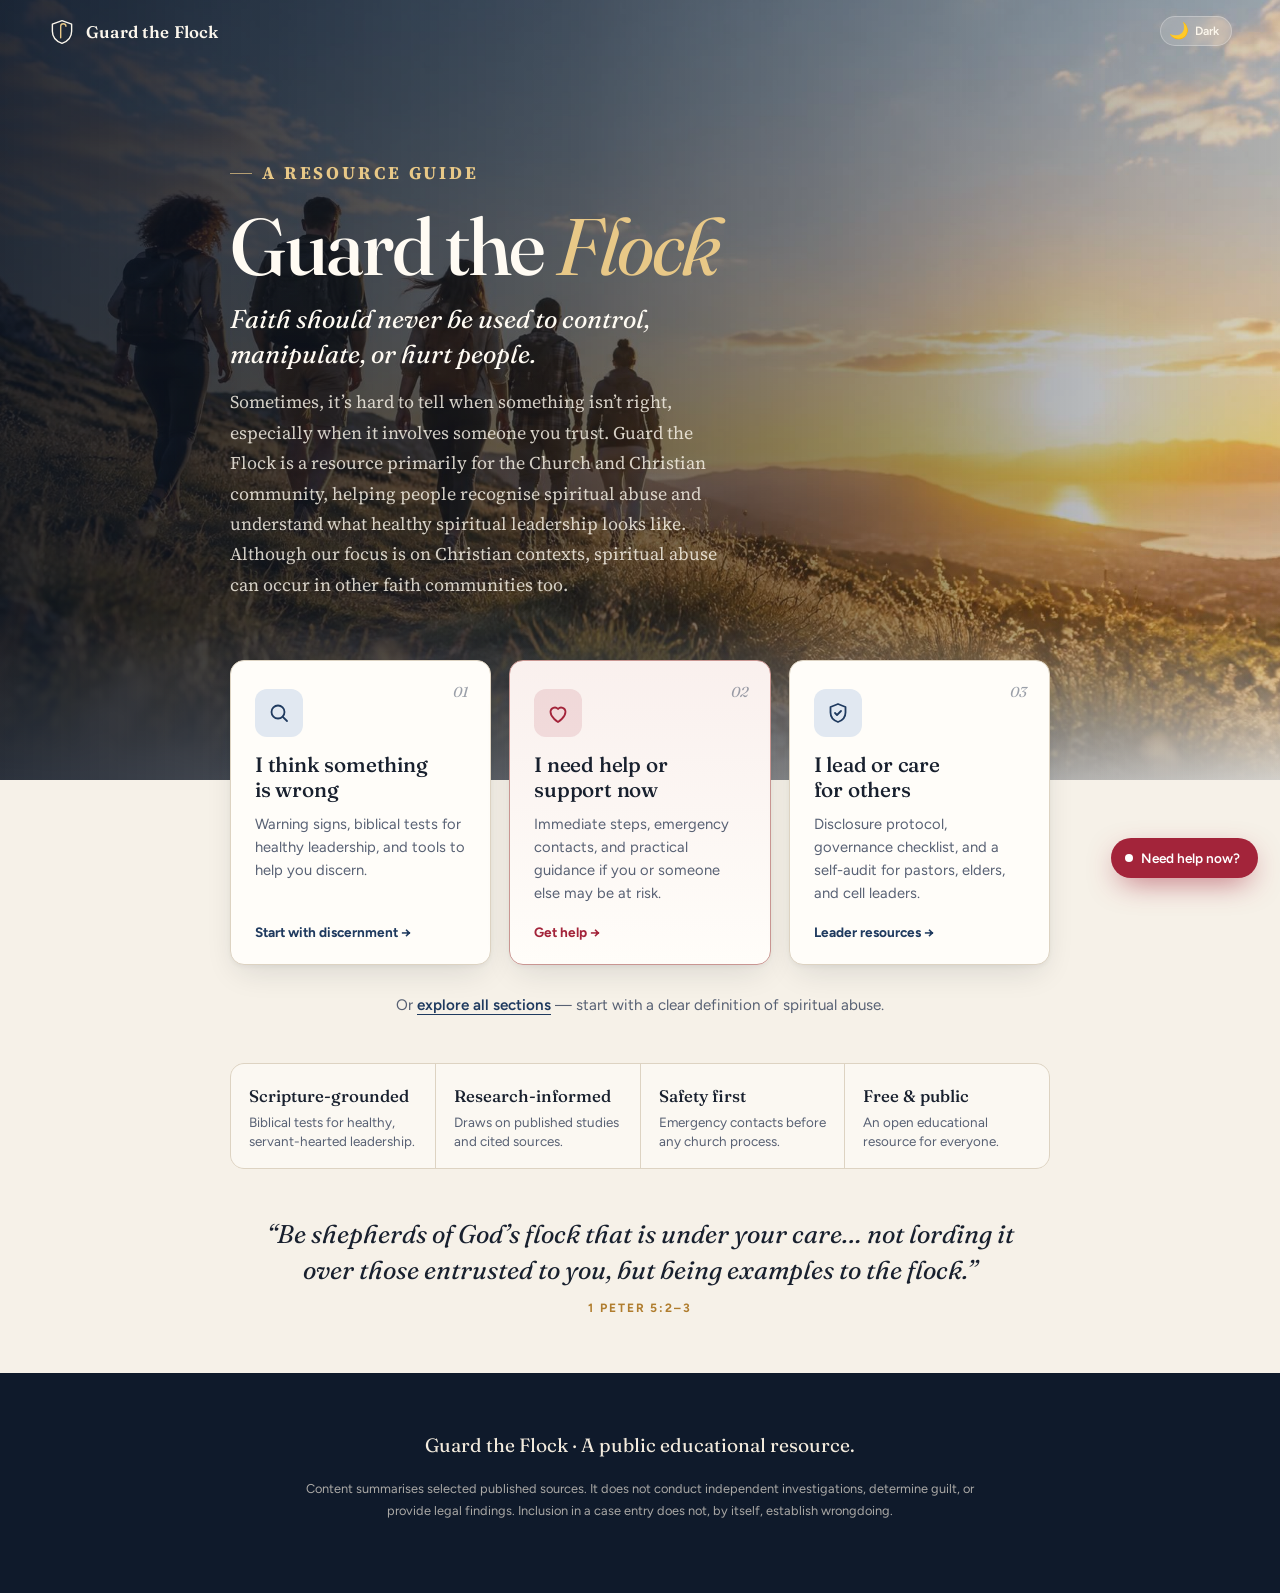
==== index.html @ 7e02b10a "Remove generic Religion News Service directory link" ====
<!DOCTYPE html>
<html lang="en">
<head>
<meta charset="utf-8">
<meta name="viewport" content="width=device-width, initial-scale=1">
<title>Guard the Flock — Understanding Spiritual Abuse</title>
<meta name="description" content="Understand spiritual abuse, recognise warning signs, discern healthy church leadership, and find support through this Christian-focused resource.">
<meta name="language" content="en">

<!-- CookieYes consent banner -->
<!-- Start cookieyes banner -->
<script id="cookieyes" type="text/javascript" src="https://cdn-cookieyes.com/client_data/2d99997cf77e2141a7934c7671c39451/script.js"></script>
<!-- End cookieyes banner -->

<!-- Google tag (gtag.js) -->
<script async src="https://www.googletagmanager.com/gtag/js?id=G-FK028TKV57"></script>
<script>
  window.dataLayer = window.dataLayer || [];
  function gtag(){dataLayer.push(arguments);}
  gtag('js', new Date());
  gtag('config', 'G-FK028TKV57');
</script>

<!-- Microsoft Clarity -->
<script>
    (function(c,l,a,r,i,t,y){
        c[a]=c[a]||function(){(c[a].q=c[a].q||[]).push(arguments)};
        t=l.createElement(r);t.async=1;t.src="https://www.clarity.ms/tag/"+i+"?ref=bwt";
        y=l.getElementsByTagName(r)[0];y.parentNode.insertBefore(t,y);
    })(window, document, "clarity", "script", "z8cawvnooy");
</script>
<meta property="og:type" content="website">
<meta property="og:title" content="Guard the Flock — Understanding Spiritual Abuse">
<meta property="og:description" content="Understand spiritual abuse, recognise warning signs, discern healthy church leadership, and find support through this Christian-focused resource.">
<!-- Canonical URL for search engines and link previews. -->
<link rel="canonical" href="https://guardtheflock.pages.dev/">
<meta property="og:url" content="https://guardtheflock.pages.dev/">
<meta name="twitter:card" content="summary_large_image">
<meta name="twitter:title" content="Guard the Flock — Understanding Spiritual Abuse">
<meta name="twitter:description" content="Understand spiritual abuse, recognise warning signs, discern healthy church leadership, and find support through this Christian-focused resource.">
<meta property="og:image" content="https://guardtheflock.pages.dev/assets/hero-golden.jpg">
<meta property="og:image:secure_url" content="https://guardtheflock.pages.dev/assets/hero-golden.jpg">
<meta property="og:image:type" content="image/jpeg">
<meta property="og:image:width" content="1920">
<meta property="og:image:height" content="1088">
<meta property="og:image:alt" content="Guard the Flock — Understanding Spiritual Abuse in Churches &amp; Christian Communities">
<meta name="twitter:image" content="https://guardtheflock.pages.dev/assets/hero-golden.jpg">
<meta name="twitter:image:alt" content="Guard the Flock — Understanding Spiritual Abuse in Churches &amp; Christian Communities">

<!-- Favicon and Search Result Icons -->
<link rel="icon" type="image/svg+xml" href="/favicon.svg">
<link rel="icon" type="image/png" sizes="48x48" href="/favicon-48x48.png">
<link rel="alternate icon" type="image/x-icon" href="/favicon.ico">
<link rel="apple-touch-icon" sizes="180x180" href="/apple-touch-icon.png">
<link rel="stylesheet" href="https://fonts.googleapis.com/css2?family=Lora:ital,wght@0,400;0,600;1,400&family=Inter:wght@400;500;600&display=swap">
<link rel="stylesheet" href="phase1-ux.css">
<link rel="preconnect" href="https://fonts.gstatic.com" crossorigin>
<link rel="stylesheet" href="https://fonts.googleapis.com/css2?family=Fraunces:ital,opsz,wght@0,9..144,400;0,9..144,500;0,9..144,600;1,9..144,400&family=Source+Serif+4:opsz,wght@8..60,400;8..60,600&family=Figtree:wght@400;500;600;700&display=swap">
<link rel="preload" as="image" href="assets/hero-dawn.jpg">

<style>
/* ── Design tokens ──────────────────────────────────────────────────────────
   Layout: single-column editorial, wide reading column, section dividers
   Color: deep chapel navy + warm parchment + crimson accent
   Type: Lora display/body (gravitas, trust), Inter utility
   ─────────────────────────────────────────────────────────────────────────── */
:root {
  --bg:          #F7F4EF;
  --bg-alt:      #EDE8E0;
  --fg:          #1C1916;
  --fg-muted:    #5C5550;
  --accent:      #8B1C2E;
  --accent-soft: #F0D8DC;
  --border:      #D4CCC2;
  --card-bg:     #FFFFFF;
  --link:        #5C2A35;
  --warn-bg:     #FFF8E1;
  --warn-border: #D4A017;
  --safe-bg:     #E8F4EC;
  --safe-border: #2E7D52;
  color-scheme: light;
}

@media (prefers-color-scheme: dark) {
  :root:not([data-theme="light"]) {
    --bg:          #141210;
    --bg-alt:      #1E1C19;
    --fg:          #EDE8E0;
    --fg-muted:    #9C9590;
    --accent:      #C94B60;
    --accent-soft: #2D1318;
    --border:      #302C28;
    --card-bg:     #1C1916;
    --link:        #E07080;
    --warn-bg:     #2A2410;
    --warn-border: #C49020;
    --safe-bg:     #0E2218;
    --safe-border: #3E9D62;
    color-scheme: dark;
  }
}
:root[data-theme="dark"] {
  --bg:          #141210;
  --bg-alt:      #1E1C19;
  --fg:          #EDE8E0;
  --fg-muted:    #9C9590;
  --accent:      #C94B60;
  --accent-soft: #2D1318;
  --border:      #302C28;
  --card-bg:     #1C1916;
  --link:        #E07080;
  --warn-bg:     #2A2410;
  --warn-border: #C49020;
  --safe-bg:     #0E2218;
  --safe-border: #3E9D62;
  color-scheme: dark;
}

*, *::before, *::after { box-sizing: border-box; }

body {
  background: var(--bg);
  color: var(--fg);
  font-family: 'Inter', system-ui, sans-serif;
  font-size: 16px;
  line-height: 1.7;
  margin: 0;
  padding-inline: 20px;
  padding-block: 0;
}

/* ── Typographic scale ───────────────────────────────────────────────────── */
h1, h2, h3, h4 {
  font-family: 'Lora', Georgia, serif;
  text-wrap: balance;
  line-height: 1.25;
}
h1 { font-size: clamp(2rem, 5vw, 3rem); font-weight: 600; margin: 0; }
h2 { font-size: clamp(1.25rem, 3vw, 1.6rem); font-weight: 600; margin: 0 0 0.75rem; }
h3 { font-size: 1.1rem; font-weight: 600; margin: 0 0 0.5rem; }
h4 { font-size: 0.95rem; font-weight: 600; font-style: italic; margin: 0 0 0.25rem; }

p { margin: 0 0 1rem; }
p:last-child { margin-bottom: 0; }
a { color: var(--link); }
a:hover { color: var(--accent); }

.eyebrow {
  font-family: 'Inter', sans-serif;
  font-size: 0.72rem;
  font-weight: 600;
  letter-spacing: 0.1em;
  text-transform: uppercase;
  color: var(--accent);
}

/* ── Layout wrapper ──────────────────────────────────────────────────────── */
.page-wrap {
  max-width: 760px;
  margin-inline: auto;
}

/* ── Theme toggle button ─────────────────────────────────────────────────── */
.theme-toggle {
  position: fixed;
  top: 14px;
  right: 16px;
  z-index: 100;
  display: flex;
  align-items: center;
  gap: 6px;
  padding: 6px 12px 6px 8px;
  background: var(--card-bg);
  border: 1px solid var(--border);
  border-radius: 24px;
  cursor: pointer;
  font-family: 'Inter', system-ui, sans-serif;
  font-size: 0.75rem;
  font-weight: 600;
  color: var(--fg-muted);
  box-shadow: 0 2px 8px rgba(0,0,0,0.12);
  transition: background 0.15s, color 0.15s, border-color 0.15s, box-shadow 0.15s;
  white-space: nowrap;
}
.theme-toggle:hover {
  background: var(--bg-alt);
  color: var(--fg);
  border-color: var(--accent);
  box-shadow: 0 2px 12px rgba(0,0,0,0.18);
}
.theme-toggle .tt-icon {
  font-size: 1rem;
  line-height: 1;
  display: flex;
  align-items: center;
}
/* hide the label on very small screens */
@media (max-width: 380px) {
  .theme-toggle .tt-label { display: none; }
  .theme-toggle { padding: 8px; border-radius: 50%; }
}

/* ── Header / Hero ───────────────────────────────────────────────────────── */
.site-header {
  padding-block: 48px 36px;
  border-bottom: 2px solid var(--accent);
}
.site-header .eyebrow { margin-bottom: 12px; }
.site-header p {
  font-family: 'Lora', Georgia, serif;
  font-size: 1.1rem;
  font-style: italic;
  color: var(--fg-muted);
  max-width: 56ch;
  margin-top: 14px;
}

/* ── Nav tabs ────────────────────────────────────────────────────────────── */
.nav-tabs {
  display: flex;
  gap: 4px;
  flex-wrap: wrap;
  padding-block: 20px;
  border-bottom: 1px solid var(--border);
  position: sticky;
  top: env(safe-area-inset-top, 0px);
  background: var(--bg);
  z-index: 10;
}
.nav-tab {
  padding: 6px 14px;
  border: 1px solid var(--border);
  border-radius: 20px;
  background: transparent;
  color: var(--fg-muted);
  font-family: 'Inter', sans-serif;
  font-size: 0.82rem;
  font-weight: 500;
  cursor: pointer;
  transition: background 0.15s, color 0.15s, border-color 0.15s;
}
.nav-tab:hover { background: var(--bg-alt); color: var(--fg); }
.nav-tab.active {
  background: var(--accent);
  color: #fff;
  border-color: var(--accent);
}

/* ── Sections ────────────────────────────────────────────────────────────── */
.section { padding-block: 40px; border-bottom: 1px solid var(--border); display: none; }
.section.active { display: block; }

/* ── Warning banner ──────────────────────────────────────────────────────── */
.banner {
  border-left: 4px solid var(--warn-border);
  background: var(--warn-bg);
  padding: 14px 18px;
  border-radius: 0 6px 6px 0;
  margin-bottom: 28px;
  font-size: 0.9rem;
}
.banner.safe {
  border-left-color: var(--safe-border);
  background: var(--safe-bg);
}
.banner strong { color: var(--fg); }

/* ── Cards ───────────────────────────────────────────────────────────────── */
.card-grid, .cards {
  display: grid;
  grid-template-columns: repeat(auto-fill, minmax(280px, 1fr));
  gap: 16px;
  margin-top: 20px;
}

/* ── Case evidence badges (Documented Cases tab) ────────────────────────── */
.case-list { display: flex; flex-direction: column; gap: 1.25rem; margin-bottom: 2rem; }
.case-item { background: var(--card-bg); border: 1px solid var(--border); border-radius: 8px; padding: 1.1rem 1.4rem; }
.case-item-header { display: flex; flex-wrap: wrap; align-items: flex-start; justify-content: space-between; gap: .6rem; margin-bottom: .65rem; }
.case-item-name { font-size: .97rem; font-weight: 700; margin: 0 0 .2rem; }
.case-item-cat { font-size: .78rem; color: var(--fg-muted); }
.case-item-badges { display: flex; flex-wrap: wrap; gap: .3rem; flex-shrink: 0; }
.case-badge { display: inline-block; padding: 2px 8px; border-radius: 4px; font-size: .7rem; font-weight: 700; letter-spacing: .04em; text-transform: uppercase; white-space: nowrap; }
.badge-independent { background: #dbeafe; color: #1d4ed8; }
.badge-institutional { background: #fef3c7; color: #92400e; }
.badge-criminal { background: #fee2e2; color: #991b1b; }
.badge-conviction { background: #dcfce7; color: #166534; }
.badge-civil { background: #f3e8ff; color: #6b21a8; }
.badge-historical { background: #f1f5f9; color: #475569; }
.case-item-body { font-size: .88rem; line-height: 1.65; }
.case-item-meta { font-size: .78rem; color: var(--fg-muted); margin-top: .6rem; }
.case-item-sources { font-size: .82rem; padding-left: 1.2rem; margin-top: .4rem; color: var(--fg-muted); }
.case-note { font-size: .8rem; font-style: italic; background: var(--warn-bg); border-left: 3px solid var(--warn-border); padding: .5rem .75rem; border-radius: 0 4px 4px 0; margin-top: .6rem; }
@media (prefers-color-scheme: dark) {
  .badge-independent { background: #1e3a5f; color: #93c5fd; }
  .badge-institutional { background: #3d2b0a; color: #fcd34d; }
  .badge-criminal { background: #3b0f0f; color: #fca5a5; }
  .badge-conviction { background: #123321; color: #86efac; }
  .badge-civil { background: #2e1065; color: #d8b4fe; }
  .badge-historical { background: #1e293b; color: #94a3b8; }
}

/* ── Warn box (used in Documented Cases tab) ─────────────────────────────── */
.warn-box {
  border-left: 4px solid var(--warn-border);
  background: var(--warn-bg);
  padding: 14px 18px;
  border-radius: 0 6px 6px 0;
  font-size: 0.9rem;
}
.card {
  background: var(--card-bg);
  border: 1px solid var(--border);
  border-radius: 8px;
  padding: 20px;
}
.card .card-label {
  font-size: 0.72rem;
  font-weight: 600;
  letter-spacing: 0.08em;
  text-transform: uppercase;
  color: var(--accent);
  margin-bottom: 8px;
}
.card p { font-size: 0.9rem; color: var(--fg-muted); }

/* ── Sign list ───────────────────────────────────────────────────────────── */
.signs-list {
  list-style: none;
  padding: 0;
  margin: 0;
  display: flex;
  flex-direction: column;
  gap: 12px;
}
.signs-list li {
  display: flex;
  gap: 14px;
  align-items: flex-start;
  background: var(--card-bg);
  border: 1px solid var(--border);
  border-radius: 8px;
  padding: 14px 16px;
}
.sign-icon {
  font-size: 1.3rem;
  flex-shrink: 0;
  line-height: 1.4;
}
.sign-text strong { display: block; font-size: 0.95rem; margin-bottom: 2px; }
.sign-text span { font-size: 0.875rem; color: var(--fg-muted); }

/* ── Resource links ──────────────────────────────────────────────────────── */
.resource-list {
  display: flex;
  flex-direction: column;
  gap: 12px;
  margin-top: 20px;
}
.resource-item {
  background: var(--card-bg);
  border: 1px solid var(--border);
  border-radius: 8px;
  padding: 16px 20px;
  display: flex;
  justify-content: space-between;
  align-items: flex-start;
  gap: 16px;
  flex-wrap: wrap;
}
.resource-info { min-width: 0; flex: 1; }
.resource-info h4 { color: var(--fg); }
.resource-info p { font-size: 0.875rem; color: var(--fg-muted); margin-top: 2px; }
.resource-tag {
  font-size: 0.7rem;
  font-weight: 600;
  letter-spacing: 0.07em;
  text-transform: uppercase;
  padding: 3px 8px;
  border-radius: 10px;
  white-space: nowrap;
  flex-shrink: 0;
}
.tag-book   { background: var(--accent-soft); color: var(--accent); }
.tag-org    { background: var(--safe-bg); color: var(--safe-border); }
.tag-news   { background: var(--warn-bg); color: #7A6010; }
.tag-site   { background: var(--bg-alt); color: var(--fg-muted); }
.tag-my     { background: #E8F0FB; color: #1A3F8F; }
@media (prefers-color-scheme: dark) { :root:not([data-theme="light"]) .tag-my { background: #0D1A33; color: #7AABF5; } }
:root[data-theme="dark"] .tag-my { background: #0D1A33; color: #7AABF5; }

/* ── Help / crisis contacts ──────────────────────────────────────────────── */
.help-region { margin-bottom: 36px; }
.help-region h3 { margin-bottom: 14px; display: flex; align-items: center; gap: 8px; }
.region-flag { font-size: 1.2rem; }
.hotline-grid {
  display: grid;
  grid-template-columns: repeat(auto-fill, minmax(260px, 1fr));
  gap: 12px;
}
.hotline-card {
  background: var(--card-bg);
  border: 1px solid var(--border);
  border-radius: 8px;
  padding: 16px;
}
.hotline-card .hc-name { font-weight: 600; font-size: 0.95rem; margin-bottom: 2px; }
.hotline-card .hc-scope { font-size: 0.78rem; color: var(--fg-muted); margin-bottom: 8px; }
.hotline-card .hc-number {
  font-family: 'Lora', serif;
  font-size: 1.05rem;
  font-weight: 600;
  color: var(--accent);
  font-variant-numeric: tabular-nums;
  letter-spacing: 0.02em;
}
.hotline-card .hc-note { font-size: 0.8rem; color: var(--fg-muted); margin-top: 4px; }
.hotline-card .hc-link { font-size: 0.82rem; display: block; margin-top: 6px; }

/* ── Steps ───────────────────────────────────────────────────────────────── */
.steps { counter-reset: step; display: flex; flex-direction: column; gap: 16px; margin-top: 20px; }
.step {
  display: flex;
  gap: 16px;
  align-items: flex-start;
  background: var(--card-bg);
  border: 1px solid var(--border);
  border-radius: 8px;
  padding: 16px 20px;
}
.step::before {
  counter-increment: step;
  content: counter(step);
  flex-shrink: 0;
  width: 28px;
  height: 28px;
  border-radius: 50%;
  background: var(--accent);
  color: #fff;
  font-family: 'Lora', serif;
  font-size: 0.9rem;
  font-weight: 600;
  display: flex;
  align-items: center;
  justify-content: center;
}
.step-body strong { display: block; margin-bottom: 4px; }
.step-body p { font-size: 0.875rem; color: var(--fg-muted); margin: 0; }

/* ── Quote block ─────────────────────────────────────────────────────────── */
.pull-quote {
  border-left: 3px solid var(--accent);
  padding: 12px 20px;
  margin: 28px 0;
  font-family: 'Lora', Georgia, serif;
  font-style: italic;
  font-size: 1.05rem;
  color: var(--fg-muted);
}

/* ── Accordion ───────────────────────────────────────────────────────────── */
.faq { display: flex; flex-direction: column; gap: 8px; margin-top: 20px; }
.faq-item { border: 1px solid var(--border); border-radius: 8px; overflow: hidden; }
.faq-q {
  width: 100%;
  background: var(--card-bg);
  border: none;
  padding: 14px 18px;
  text-align: left;
  font-family: 'Inter', sans-serif;
  font-size: 0.95rem;
  font-weight: 600;
  color: var(--fg);
  cursor: pointer;
  display: flex;
  justify-content: space-between;
  align-items: center;
  gap: 12px;
}
.faq-q:hover { background: var(--bg-alt); }
.faq-q .chevron { transition: transform 0.2s; flex-shrink: 0; color: var(--fg-muted); }
.faq-q[aria-expanded="true"] .chevron { transform: rotate(180deg); }
.faq-a {
  display: none;
  padding: 0 18px 14px;
  background: var(--card-bg);
  font-size: 0.9rem;
  color: var(--fg-muted);
}
.faq-a.open { display: block; }

/* ── News feed ───────────────────────────────────────────────────────────── */
.news-item {
  display: grid;
  grid-template-columns: 1fr auto;
  gap: 4px 12px;
  align-items: start;
  padding: 10px 14px;
  border-bottom: 1px solid var(--border);
  background: var(--card-bg);
  border-radius: 6px;
  margin-bottom: 4px;
}
.news-item:hover { background: var(--bg-alt); }
.news-item a {
  font-size: .9rem;
  font-weight: 500;
  color: var(--fg);
  text-decoration: none;
  line-height: 1.4;
  grid-column: 1;
}
.news-item a:hover { color: var(--accent); text-decoration: underline; }
.news-meta {
  font-size: .75rem;
  color: var(--fg-muted);
  grid-column: 1;
  display: flex;
  gap: 8px;
  flex-wrap: wrap;
  align-items: center;
}
.news-source-tag {
  font-size: .68rem;
  font-weight: 600;
  letter-spacing: .05em;
  text-transform: uppercase;
  padding: 2px 7px;
  border-radius: 10px;
  background: var(--accent-soft);
  color: var(--accent);
  white-space: nowrap;
}
.news-age { color: var(--fg-muted); }
.news-author { color: var(--fg-muted); }
.news-section-head {
  font-family: 'Inter', sans-serif;
  font-size: .72rem;
  font-weight: 700;
  letter-spacing: .1em;
  text-transform: uppercase;
  color: var(--fg-muted);
  padding: 18px 0 6px;
  border-bottom: 1px solid var(--border);
  margin-bottom: 4px;
}
/* filter buttons */
.nf-btn {
  padding: 5px 13px;
  border: 1px solid var(--border);
  border-radius: 20px;
  background: transparent;
  color: var(--fg-muted);
  font-family: 'Inter', sans-serif;
  font-size: .78rem;
  font-weight: 500;
  cursor: pointer;
  transition: background .15s, color .15s, border-color .15s;
}
.nf-btn:hover { background: var(--bg-alt); color: var(--fg); }
.nf-btn.active { background: var(--accent); color: #fff; border-color: var(--accent); }

/* ── Discernment section ──────────────────────────────────────────────────── */
.discern-intro {
  display: grid;
  grid-template-columns: repeat(auto-fit, minmax(180px, 1fr));
  gap: 12px;
  margin: 24px 0 32px;
}
.discern-stage {
  border-radius: 10px;
  padding: 18px 16px;
  text-align: center;
}
.discern-stage .ds-num {
  display: inline-flex;
  align-items: center;
  justify-content: center;
  width: 32px; height: 32px;
  border-radius: 50%;
  font-weight: 700;
  font-size: .85rem;
  margin-bottom: 8px;
}
.discern-stage .ds-title {
  font-family: 'Inter', sans-serif;
  font-weight: 700;
  font-size: .95rem;
  display: block;
  margin-bottom: 6px;
}
.discern-stage .ds-body {
  font-size: .82rem;
  color: var(--fg-muted);
  line-height: 1.5;
}
.ds-good  { background: var(--safe-bg);  border: 1px solid var(--safe-border); }
.ds-good  .ds-num { background: var(--safe-border); color: #fff; }
.ds-warn  { background: var(--warn-bg);  border: 1px solid var(--warn-border); }
.ds-warn  .ds-num { background: var(--warn-border); color: #fff; }
.ds-taste { background: var(--accent-soft); border: 1px solid var(--accent); }
.ds-taste .ds-num { background: var(--accent); color: #fff; }

.four-tests {
  display: grid;
  grid-template-columns: repeat(auto-fill, minmax(240px, 1fr));
  gap: 14px;
  margin: 20px 0 28px;
}
.test-card {
  background: var(--card-bg);
  border: 1px solid var(--border);
  border-radius: 10px;
  padding: 18px 16px;
}
.test-card .tc-label {
  font-family: 'Inter', sans-serif;
  font-size: .68rem;
  font-weight: 700;
  letter-spacing: .1em;
  text-transform: uppercase;
  color: var(--accent);
  margin-bottom: 6px;
}
.test-card .tc-q {
  font-size: .88rem;
  font-weight: 600;
  line-height: 1.45;
  margin-bottom: 10px;
  color: var(--fg);
}
.test-card .tc-verses {
  font-size: .72rem;
  color: var(--fg-muted);
  font-style: italic;
}
.fruit-grid {
  display: flex;
  flex-wrap: wrap;
  gap: 8px;
  margin: 16px 0 24px;
}
.fruit-tag {
  background: var(--safe-bg);
  border: 1px solid var(--safe-border);
  color: var(--safe-border);
  font-family: 'Inter', sans-serif;
  font-size: .78rem;
  font-weight: 600;
  padding: 5px 12px;
  border-radius: 20px;
}
.scripture-pull {
  border-left: 3px solid var(--accent);
  padding: 14px 18px;
  background: var(--bg-alt);
  border-radius: 0 8px 8px 0;
  margin: 20px 0;
  font-style: italic;
  font-size: .9rem;
  line-height: 1.65;
  color: var(--fg);
}
.scripture-pull cite {
  display: block;
  font-style: normal;
  font-family: 'Inter', sans-serif;
  font-size: .72rem;
  font-weight: 700;
  letter-spacing: .08em;
  text-transform: uppercase;
  color: var(--accent);
  margin-top: 8px;
}

/* ── Decision Tree ───────────────────────────────────────────────────────── */
.dtree { background: var(--card); border: 1px solid var(--border); border-radius: 12px; padding: 28px; margin-top: 24px; }
.dtree-start { text-align: center; background: var(--accent); color: #fff; border-radius: 8px; padding: 14px 20px; font-weight: 700; font-size: 1rem; margin-bottom: 20px; }
.dtree-row { display: flex; gap: 12px; margin-bottom: 12px; flex-wrap: wrap; }
.dtree-question { flex: 1 1 220px; background: var(--surface); border: 1px solid var(--border); border-radius: 8px; padding: 12px 16px; font-size: .875rem; }
.dtree-question strong { display: block; font-size: .82rem; color: var(--fg-muted); text-transform: uppercase; letter-spacing: .05em; margin-bottom: 4px; }
.dtree-arrow { color: var(--accent); font-weight: 700; align-self: center; font-size: 1.1rem; }
.dtree-dest { flex: 1 1 160px; background: var(--accent); color: #fff; border-radius: 8px; padding: 10px 14px; font-size: .82rem; font-weight: 600; display: flex; align-items: center; gap: 6px; }

/* ── Pattern Cards (Wolves tab) ──────────────────────────────────────────── */
.pattern-grid { display: grid; grid-template-columns: repeat(auto-fill, minmax(280px, 1fr)); gap: 18px; margin-top: 24px; }
.pattern-card { background: var(--card); border: 1px solid var(--border); border-radius: 12px; padding: 20px; }
.pattern-card .p-icon { font-size: 1.6rem; margin-bottom: 8px; }
.pattern-card h4 { font-size: .95rem; font-weight: 700; margin: 0 0 6px; color: var(--fg); }
.pattern-card p { font-size: .82rem; color: var(--fg-muted); margin: 0 0 10px; line-height: 1.55; }
.pattern-card .p-verse { font-size: .75rem; color: var(--accent); font-weight: 600; letter-spacing: .04em; border-top: 1px solid var(--border); padding-top: 8px; margin-top: 8px; }
.pattern-card .p-looks { font-size: .78rem; color: var(--fg); background: var(--surface); border-radius: 6px; padding: 8px 10px; margin-top: 6px; }


/* ── In-tab jump navigation ─────────────────────────────────────────────── */
.tab-toc {
  display: flex;
  flex-wrap: wrap;
  gap: 8px;
  margin: 0 0 32px;
  padding: 14px 16px;
  background: var(--surface);
  border: 1px solid var(--border);
  border-radius: 10px;
}
.tab-toc a {
  font-size: .78rem;
  font-weight: 600;
  color: var(--accent);
  text-decoration: none;
  padding: 4px 10px;
  border-radius: 20px;
  border: 1px solid transparent;
  white-space: nowrap;
  transition: background .15s, border-color .15s;
}
.tab-toc a:hover,
.tab-toc a:focus {
  background: var(--card);
  border-color: var(--accent);
  outline: none;
}
/* ── Section headings with accent bar ──────────────────────────────────── */
.sec-head {
  font-size: 1.2rem;
  font-weight: 700;
  color: var(--fg);
  margin: 0 0 14px;
  padding-bottom: 10px;
  border-bottom: 2px solid var(--accent);
  scroll-margin-top: 72px;
}
.sec-sub {
  font-size: 1rem;
  font-weight: 700;
  color: var(--fg);
  margin: 0 0 10px;
  scroll-margin-top: 72px;
}
/* ensure all anchored headings have scroll offset */
[id] { scroll-margin-top: 68px; }

/* ── Narcissism Guide ────────────────────────────────────────────────────── */
.narc-intro { font-size: .9rem; color: var(--fg-muted); line-height: 1.75; margin-bottom: 24px; }
.narc-table { width: 100%; border-collapse: collapse; font-size: .85rem; margin-top: 16px; margin-bottom: 8px; }
.narc-table th { text-align: left; padding: 10px 14px; background: var(--surface); font-size: .72rem; font-weight: 700; text-transform: uppercase; letter-spacing: .08em; color: var(--accent); border-bottom: 2px solid var(--border); }
.narc-table td { padding: 12px 14px; border-bottom: 1px solid var(--border); vertical-align: top; line-height: 1.55; }
.narc-table tr:last-child td { border-bottom: none; }
.narc-table td:first-child { font-weight: 700; color: var(--fg); white-space: nowrap; padding-right: 18px; }
.narc-table td:nth-child(2) { color: var(--fg-muted); }
.narc-table td:nth-child(3) { color: var(--fg); font-style: italic; }
@media (max-width: 560px) {
  .triage-grid { grid-template-columns: 1fr; }
  .triage-item { padding: 10px 12px; }
}
@media (max-width: 640px) {
  .narc-table thead { display: none; }
  .narc-table, .narc-table tbody, .narc-table tr, .narc-table td { display: block; }
  .narc-table tr { margin-bottom: 16px; background: var(--card); border: 1px solid var(--border); border-radius: 10px; padding: 12px 14px; }
  .narc-table td { border: none; padding: 4px 0; }
  .narc-table td:first-child { font-size: .9rem; margin-bottom: 4px; }
}
/* ── PATTERN Worksheet ───────────────────────────────────────────────────── */
.pattern-worksheet { display: flex; flex-direction: column; gap: 10px; margin-top: 20px; }
.pw-row { display: grid; grid-template-columns: 36px 1fr 1.5fr; gap: 14px; align-items: start; background: var(--card); border: 1px solid var(--border); border-radius: 10px; padding: 14px 16px; }
.pw-letter { font-size: 1.5rem; font-weight: 900; color: var(--accent); line-height: 1; align-self: center; }
.pw-focus { font-weight: 700; font-size: .9rem; color: var(--fg); }
.pw-focus span { display: block; font-weight: 400; font-size: .8rem; color: var(--fg-muted); margin-top: 2px; }
.pw-prompt { font-size: .85rem; color: var(--fg-muted); line-height: 1.6; font-style: italic; }
@media (max-width: 560px) {
  .pw-row { grid-template-columns: 32px 1fr; }
  .pw-prompt { grid-column: 2; }
}
/* ── Case Filter Bar ─────────────────────────────────────────────────────── */
.case-filter-bar { display: flex; flex-wrap: wrap; gap: 8px; margin: 0 0 24px; align-items: center; }
.case-filter-label { font-size: .7rem; font-weight: 700; text-transform: uppercase; letter-spacing: .08em; color: var(--fg-muted); margin-right: 4px; }
.case-filter-btn { font-size: .75rem; font-weight: 600; padding: 5px 12px; border-radius: 20px; border: 1px solid var(--border); background: var(--surface); color: var(--fg-muted); cursor: pointer; transition: background .15s, border-color .15s, color .15s; white-space: nowrap; }
.case-filter-btn:hover { border-color: var(--accent); color: var(--fg); }
.case-filter-btn.active { background: var(--accent); border-color: var(--accent); color: #fff; }
.case-filter-btn[data-filter="all"].active { background: var(--fg); border-color: var(--fg); color: var(--bg); }
.case-count-badge { font-size: .75rem; color: var(--fg-muted); margin-left: auto; padding: 4px 10px; background: var(--surface); border: 1px solid var(--border); border-radius: 20px; }
.case-item[data-hidden="true"] { display: none; }
/* ── Case Theme Index ────────────────────────────────────────────────────── */
.case-theme-index { display: flex; flex-direction: column; gap: 16px; margin-bottom: 2rem; }
.theme-block { background: var(--surface); border: 1px solid var(--border); border-radius: 12px; padding: 18px 20px; }
.theme-label { font-size: .85rem; font-weight: 700; color: var(--fg); margin-bottom: 6px; }
.theme-desc { font-size: .78rem; color: var(--fg-muted); line-height: 1.65; margin-bottom: 10px; }
.theme-case-list { list-style: none; padding: 0; margin: 0; display: flex; flex-direction: column; gap: 6px; }
.theme-case-list li { font-size: .82rem; display: flex; align-items: center; flex-wrap: wrap; gap: 6px; }
.theme-case-list a { color: var(--accent); text-decoration: none; font-weight: 500; }
.theme-case-list a:hover { text-decoration: underline; }
.theme-badge { font-size: .7rem; background: var(--bg-alt); color: var(--fg-muted); border: 1px solid var(--border); border-radius: 10px; padding: 1px 7px; white-space: nowrap; }
/* ── Correction Policy ───────────────────────────────────────────────────── */
.correction-policy { background: var(--surface); border: 1px solid var(--border); border-radius: 10px; padding: 18px 20px; margin-top: 28px; font-size: .83rem; line-height: 1.7; color: var(--fg-muted); }
.correction-policy h4 { font-size: .85rem; font-weight: 700; color: var(--fg); margin: 0 0 8px; }
.correction-policy a { color: var(--accent); text-decoration: none; }
/* ── Safety Triage ───────────────────────────────────────────────────────── */
.triage-box { background: #fff8f0; border: 2px solid #f59e0b; border-radius: 12px; padding: 20px 22px; margin-bottom: 28px; }
@media (prefers-color-scheme: dark) { .triage-box { background: #2d1f00; border-color: #d97706; } }
.triage-box h4 { font-size: .85rem; font-weight: 700; text-transform: uppercase; letter-spacing: .07em; color: #92400e; margin: 0 0 14px; }
@media (prefers-color-scheme: dark) { .triage-box h4 { color: #fcd34d; } }
.triage-grid { display: grid; grid-template-columns: repeat(auto-fit, minmax(220px, 1fr)); gap: 10px; }
.triage-item { background: rgba(255,255,255,.6); color: var(--fg); border: 1px solid rgba(245,158,11,.3); border-radius: 8px; padding: 12px 14px; font-size: .85rem; line-height: 1.55; }
.triage-item a { color: var(--link); text-decoration: underline; text-underline-offset: 2px; }
.triage-item a:hover { color: var(--accent); }
.triage-item em { color: var(--fg-muted); }
@media (prefers-color-scheme: dark) { .triage-item { background: rgba(0,0,0,.25); border-color: rgba(217,119,6,.3); color: var(--fg); } }
.triage-item .ti-label { font-size: .7rem; font-weight: 700; text-transform: uppercase; letter-spacing: .08em; color: #92400e; margin-bottom: 4px; }
@media (prefers-color-scheme: dark) { .triage-item .ti-label { color: #fbbf24; } }
.triage-item strong { display: block; color: var(--fg); margin-bottom: 2px; }
/* Ensure every triage card remains readable in both themes. */
#tab-respond .triage-item,
#tab-respond .triage-item strong { color: var(--fg) !important; }
#tab-respond .triage-item em { color: var(--fg-muted) !important; }
#tab-respond .triage-item a { color: var(--link) !important; text-decoration: underline; }
:root[data-theme="light"] #tab-respond .triage-item,
:root[data-theme="light"] #tab-respond .triage-item strong { color: #1C1916 !important; }
:root[data-theme="light"] #tab-respond .triage-item em { color: #5C5550 !important; }

/* Fix triage contrast when the user selects Light mode on a device set to dark mode.
   The older prefers-color-scheme rules were overriding the explicit theme toggle. */
:root[data-theme="light"] .triage-box {
  background: #fff8f0 !important;
  border-color: #f59e0b !important;
}
:root[data-theme="light"] .triage-box h4 { color: #92400e !important; }
:root[data-theme="light"] .triage-box > p { color: #92400e !important; }
:root[data-theme="light"] .triage-item {
  background: #fffdf9 !important;
  color: #1c1916 !important;
  border-color: rgba(245,158,11,.4) !important;
}
:root[data-theme="light"] .triage-item,
:root[data-theme="light"] .triage-item strong { color: #1c1916 !important; }
:root[data-theme="light"] .triage-item .ti-label { color: #92400e !important; }
:root[data-theme="light"] .triage-item em { color: #5c5550 !important; }
:root[data-theme="light"] .triage-item a { color: #8b1e3f !important; }

/* ── Disclosure Protocol ─────────────────────────────────────────────────── */
.protocol-list { list-style: none; padding: 0; margin: 16px 0 0; display: flex; flex-direction: column; gap: 12px; counter-reset: protocol; }
.protocol-list li { background: var(--card); border: 1px solid var(--border); border-radius: 10px; padding: 16px 18px 14px; font-size: .875rem; line-height: 1.6; display: flex; gap: 14px; align-items: flex-start; counter-increment: protocol; }
.protocol-list li::before { content: counter(protocol); min-width: 26px; height: 26px; background: var(--accent); color: #fff; border-radius: 50%; display: flex; align-items: center; justify-content: center; font-size: .75rem; font-weight: 700; flex-shrink: 0; margin-top: 1px; }
.protocol-list li strong { display: block; color: var(--fg); margin-bottom: 4px; }
.protocol-list li span { color: var(--fg-muted); }
/* ── Governance Checklist ────────────────────────────────────────────────── */
.gov-area { background: var(--card); border: 1px solid var(--border); border-radius: 12px; margin-bottom: 16px; overflow: hidden; }
.gov-area-header { padding: 14px 18px; display: flex; align-items: center; gap: 12px; cursor: pointer; user-select: none; }
.gov-area-header:hover { background: var(--surface); }
.gov-area-icon { font-size: 1.2rem; flex-shrink: 0; }
.gov-area-title { font-size: .95rem; font-weight: 700; color: var(--fg); flex: 1; }
.gov-area-toggle { color: var(--accent); font-size: 1.1rem; transition: transform .2s; }
.gov-area[data-open="true"] .gov-area-toggle { transform: rotate(180deg); }
.gov-area-body { display: none; padding: 0 18px 16px; border-top: 1px solid var(--border); }
.gov-area[data-open="true"] .gov-area-body { display: block; }
.gov-checklist { list-style: none; padding: 0; margin: 12px 0 0; display: flex; flex-direction: column; gap: 8px; }
.gov-checklist li { font-size: .85rem; color: var(--fg-muted); line-height: 1.55; display: flex; gap: 10px; align-items: flex-start; }
.gov-checklist li::before { content: "☐"; color: var(--accent); font-size: 1rem; flex-shrink: 0; }
/* ── Leaders Self-Audit ──────────────────────────────────────────────────── */
.audit-list { list-style: none; padding: 0; margin: 16px 0; display: flex; flex-direction: column; gap: 10px; }
.audit-list li { background: var(--card); border: 1px solid var(--border); border-radius: 8px; padding: 14px 16px; font-size: .875rem; display: flex; gap: 12px; align-items: flex-start; line-height: 1.5; }
.audit-list li::before { content: "□"; font-size: 1.1rem; color: var(--accent); flex-shrink: 0; margin-top: 1px; }

/* ── Bible Study Curriculum ──────────────────────────────────────────────── */
.study-session { background: var(--card); border: 1px solid var(--border); border-radius: 12px; margin-bottom: 20px; overflow: hidden; }
.study-session-header { padding: 18px 20px; display: flex; justify-content: space-between; align-items: flex-start; gap: 12px; flex-wrap: wrap; cursor: pointer; user-select: none; }
.study-session-header:hover { background: var(--surface); }
.study-session-num { font-size: .72rem; font-weight: 700; letter-spacing: .1em; text-transform: uppercase; color: var(--accent); margin-bottom: 4px; }
.study-session-title { font-size: 1rem; font-weight: 700; color: var(--fg); margin: 0; }
.study-session-meta { font-size: .78rem; color: var(--fg-muted); margin-top: 4px; }
.study-session-toggle { color: var(--accent); font-size: 1.3rem; flex-shrink: 0; transition: transform .2s; }
.study-session[data-open="true"] .study-session-toggle { transform: rotate(180deg); }
.study-session-body { display: none; padding: 0 20px 20px; border-top: 1px solid var(--border); }
.study-session[data-open="true"] .study-session-body { display: block; }
.study-block { margin-top: 16px; }
.study-block h5 { font-size: .8rem; font-weight: 700; text-transform: uppercase; letter-spacing: .07em; color: var(--accent); margin: 0 0 8px; }
.study-q { background: var(--surface); border-radius: 8px; padding: 12px 14px; font-size: .85rem; margin-bottom: 8px; line-height: 1.55; }
.study-q strong { color: var(--fg); display: block; margin-bottom: 4px; }
.study-q .hint { font-size: .78rem; color: var(--fg-muted); margin-top: 6px; }
.study-redflag { background: #fff3cd; border: 1px solid #f5c842; border-radius: 8px; padding: 14px 16px; font-size: .85rem; margin-top: 12px; line-height: 1.55; }
.study-redflag strong { display: block; color: #856404; margin-bottom: 4px; font-size: .78rem; text-transform: uppercase; letter-spacing: .05em; }
@media (prefers-color-scheme: dark) { .study-redflag { background: #3d2f00; border-color: #7a6000; } .study-redflag strong { color: #ffd166; } }
.study-nextstep { background: var(--card); border-left: 3px solid var(--accent); padding: 12px 16px; border-radius: 0 8px 8px 0; font-size: .85rem; margin-top: 12px; }
.study-nextstep strong { display: block; font-size: .75rem; text-transform: uppercase; letter-spacing: .06em; color: var(--accent); margin-bottom: 4px; }

/* ── Silence Explainer ───────────────────────────────────────────────────── */
.silence-grid { display: grid; grid-template-columns: repeat(auto-fill, minmax(230px, 1fr)); gap: 16px; margin-top: 20px; }
.silence-card { background: var(--card); border: 1px solid var(--border); border-radius: 10px; padding: 18px; }
.silence-card .s-emoji { font-size: 1.5rem; margin-bottom: 8px; }
.silence-card h4 { font-size: .9rem; font-weight: 700; margin: 0 0 6px; }
.silence-card p { font-size: .8rem; color: var(--fg-muted); margin: 0; line-height: 1.55; }

/* ── Footer ──────────────────────────────────────────────────────────────── */
footer {
  padding-block: 48px 48px;
  font-size: 0.8rem;
  color: var(--fg-muted);
  text-align: center;
}
.footer-contact { max-width: 540px; margin: 0 auto 28px; text-align: left; background: var(--surface); border: 1px solid var(--border); border-radius: 12px; padding: 22px 24px; }
.footer-contact h3 { font-size: .85rem; font-weight: 700; color: var(--fg); margin: 0 0 8px; }
.footer-contact p { font-size: .8rem; line-height: 1.7; margin: 0 0 10px; color: var(--fg-muted); }
.footer-contact p:last-child { margin: 0; }
.footer-contact a { color: var(--accent); text-decoration: none; font-weight: 600; }
.footer-contact a:hover { text-decoration: underline; }
.footer-contact .privacy-note { font-size: .75rem; color: var(--fg-muted); border-top: 1px solid var(--border); margin-top: 14px; padding-top: 12px; line-height: 1.65; }
.footer-links { display: flex; justify-content: center; gap: 16px; flex-wrap: wrap; margin-bottom: 12px; }
.footer-links a { color: var(--fg-muted); text-decoration: none; }
.footer-links a:hover { color: var(--accent); }

/* ── Responsive ──────────────────────────────────────────────────────────── */
@media (max-width: 500px) {
  .nav-tabs { gap: 6px; }
  .resource-item { flex-direction: column; }
}

@media (prefers-reduced-motion: reduce) {
  *, *::before, *::after { transition: none !important; }
}

  /* ── FAQ standalone (not a tabbed section) ───────────── */
  .faq-standalone {
    max-width: 820px;
    margin: 0 auto;
    padding: 28px 20px 56px;
  }
  .faq-standalone .eyebrow { margin-top: 0; }
  .faq-standalone h2 { margin-bottom: 24px; }
  #tab-contact .correction-policy { margin-top: 24px; }
  .nav-tabs { row-gap: 8px; }
  </style>
<link rel="stylesheet" href="v2-design.css">

<!-- Schema.org Structured Data (JSON-LD) for Search Engines & AI Citations -->
<script type="application/ld+json">
{
  "@context": "https://schema.org",
  "@graph": [
    {
      "@type": "WebSite",
      "@id": "https://guardtheflock.pages.dev/#website",
      "name": "Guard the Flock",
      "url": "https://guardtheflock.pages.dev/",
      "description": "A Christian-focused educational and support resource for the Church to understand spiritual abuse, recognise warning signs, discern healthy leadership, and find help.",
      "inLanguage": "en"
    },
    {
      "@type": "Organization",
      "@id": "https://guardtheflock.pages.dev/#organization",
      "name": "Guard the Flock",
      "url": "https://guardtheflock.pages.dev/",
      "description": "An independent resource dedicated to biblical discernment, healthy church leadership, and support for those affected by spiritual abuse."
    },
    {
      "@type": "FAQPage",
      "@id": "https://guardtheflock.pages.dev/#faq",
      "mainEntity": [
        {
          "@type": "Question",
          "name": "Can spiritual abuse happen in a healthy, Bible-believing church?",
          "acceptedAnswer": {
            "@type": "Answer",
            "text": "Yes. Doctrinal orthodoxy does not prevent abuse. Abuse is about power dynamics and accountability \u2014 or the lack of it \u2014 not about a church's theological position. Many documented cases have occurred in churches with otherwise sound teaching."
          }
        },
        {
          "@type": "Question",
          "name": "What is spiritual abuse?",
          "acceptedAnswer": {
            "@type": "Answer",
            "text": "Spiritual abuse is the misuse of religious authority or spiritual position to control, manipulate, coerce, or exploit another person. It often involves spiritual coercion, demanding unquestioned obedience, weaponising scripture to silence dissent, and isolating members."
          }
        },
        {
          "@type": "Question",
          "name": "Is confronting leadership always the right step?",
          "acceptedAnswer": {
            "@type": "Answer",
            "text": "Not always \u2014 and rarely first. Confronting an abusive leader directly, especially alone, can be dangerous or counterproductive. It is usually wiser to build an external support network, document interactions in writing, seek trauma-informed counseling, and prioritise personal emotional and physical safety first."
          }
        },
        {
          "@type": "Question",
          "name": "What if I'm not sure whether what I experienced was really spiritual abuse?",
          "acceptedAnswer": {
            "@type": "Answer",
            "text": "Uncertainty is extremely common among survivors, often because abusive environments actively cultivate self-doubt and confusion. If your concerns are regularly dismissed as spiritual immaturity, or if questioning decisions results in punishment or social isolation, those patterns strongly suggest an unhealthy dynamic."
          }
        },
        {
          "@type": "Question",
          "name": "Can someone recover their faith after experiencing spiritual abuse?",
          "acceptedAnswer": {
            "@type": "Answer",
            "text": "Many people do \u2014 though the healing process looks different for everyone. Some find a healthier, transparent faith community; others require time away from organised religion to deconstruct trauma and rediscover personal faith in a safe space."
          }
        },
        {
          "@type": "Question",
          "name": "As a church leader, what can I do to prevent spiritual abuse in my congregation?",
          "acceptedAnswer": {
            "@type": "Answer",
            "text": "Proactive safeguards include: welcoming respectful questions and dissent as healthy; never framing pastoral opinions as spiritually binding; establishing independent governance with external accountability; instituting clear safeguarding policies; and modeling shepherd leadership that serves rather than dominates (1 Peter 5:2\u20133)."
          }
        }
      ]
    }
  ]
}
</script>
</head>
<body>
<a class="skip-link" href="#main-content">Skip to main content</a>


<!-- ── Light / Dark mode toggle ── -->
<button class="theme-toggle" id="theme-toggle" aria-label="Toggle light or dark mode" title="Toggle light/dark mode">
  <span class="tt-icon" id="tt-icon">🌙</span>
  <span class="tt-label" id="tt-label">Dark</span>
</button>

<button type="button" class="help-now-btn" id="help-now-btn" aria-label="Need help now" aria-controls="tab-respond">
  <span aria-hidden="true">🆘</span><span class="hn-label">Need help now?</span>
</button>


<div class="v2-topbar"><a class="v2-brand" href="#" id="v2-brand" aria-label="Guard the Flock — back to start"><svg viewBox="0 0 32 32" fill="none" aria-hidden="true"><path d="M16 3 5 7v8c0 7 4.7 11.6 11 14 6.3-2.4 11-7 11-14V7L16 3Z" stroke="currentColor" stroke-width="1.6" stroke-linejoin="round"/><path d="M20.5 9.5c0-1.8-1.3-3-3-3s-3 1.2-3 3v13" stroke="#E8C887" stroke-width="1.6" stroke-linecap="round"/></svg><span>Guard the Flock</span></a></div>
<div class="page-wrap" id="main-content" tabindex="-1">

  <!-- Header -->
  <header class="site-header">
    <p class="eyebrow">A resource guide</p>
    <h1>Guard the <em>Flock</em></h1>
    <p><strong>Faith should never be used to control, manipulate, or hurt people.</strong></p>
    <p>Sometimes, it’s hard to tell when something isn’t right, especially when it involves someone you trust. Guard the Flock is a resource primarily for the Church and Christian community, helping people recognise spiritual abuse and understand what healthy spiritual leadership looks like. Although our focus is on Christian contexts, spiritual abuse can occur in other faith communities too.</p>
  </header>

  <div class="landing" id="path-landing" aria-label="Choose how to start">
    <p class="landing-intro">Whether you are trying to make sense of something, looking for practical next steps, or leading others with care — choose the path that fits you best.</p>
    <div class="path-cards">
      <button type="button" class="path-card" data-path="discern" aria-label="I think something is wrong">
        <span class="path-icon" aria-hidden="true"><svg viewBox="0 0 24 24" fill="none" stroke="currentColor" stroke-width="1.8" stroke-linecap="round"><circle cx="11" cy="11" r="6.5"/><path d="m20 20-4.2-4.2"/></svg></span>
        <h2 class="path-title">I think something is wrong</h2>
        <p class="path-desc">Warning signs, biblical tests for healthy leadership, and tools to help you discern.</p>
        <span class="path-cta">Start with discernment →</span>
      </button>
      <button type="button" class="path-card" data-path="respond" aria-label="I need help or support now">
        <span class="path-icon" aria-hidden="true"><svg viewBox="0 0 24 24" fill="none" stroke="currentColor" stroke-width="1.8" stroke-linecap="round" stroke-linejoin="round"><path d="M12 21s-7.5-4.6-7.5-10.2A4.3 4.3 0 0 1 12 8a4.3 4.3 0 0 1 7.5 2.8C19.5 16.4 12 21 12 21Z"/></svg></span>
        <h2 class="path-title">I need help or support now</h2>
        <p class="path-desc">Immediate steps, emergency contacts, and practical guidance if you or someone else may be at risk.</p>
        <span class="path-cta">Get help →</span>
      </button>
      <button type="button" class="path-card" data-path="leaders" aria-label="I lead or care for others">
        <span class="path-icon" aria-hidden="true"><svg viewBox="0 0 24 24" fill="none" stroke="currentColor" stroke-width="1.8" stroke-linejoin="round"><path d="M12 3 4.5 6v5.5c0 4.8 3.2 8 7.5 9.5 4.3-1.5 7.5-4.7 7.5-9.5V6L12 3Z"/><path d="m9 12 2 2 4-4" stroke-linecap="round"/></svg></span>
        <h2 class="path-title">I lead or care for others</h2>
        <p class="path-desc">Disclosure protocol, governance checklist, and a self-audit for pastors, elders, and cell leaders.</p>
        <span class="path-cta">Leader resources →</span>
      </button>
    </div>
    <p class="landing-alt">Or <button type="button" id="explore-all-btn">explore all sections</button> — start with a clear definition of spiritual abuse.</p>
    <div class="v2-trust" aria-label="About this guide">
      <div><b>Scripture-grounded</b><span>Biblical tests for healthy, servant-hearted leadership.</span></div>
      <div><b>Research-informed</b><span>Draws on published studies and cited sources.</span></div>
      <div><b>Safety first</b><span>Emergency contacts before any church process.</span></div>
      <div><b>Free &amp; public</b><span>An open educational resource for everyone.</span></div>
    </div>
    <blockquote class="v2-verse">“Be shepherds of God’s flock that is under your care… not lording it over those entrusted to you, but being examples to the flock.”<cite>1 Peter 5:2–3</cite></blockquote>
  </div>


  <!-- Navigation -->
  <nav class="nav-tabs" role="tablist" aria-label="Guide sections">
    <button type="button" class="nav-tab nav-start-here" id="start-here-btn" aria-label="Show the path chooser landing again">Start here</button>
    <button class="nav-tab" role="tab" aria-selected="false" data-tab="understand">Understand</button>
    <button class="nav-tab" role="tab" aria-selected="false" data-tab="discern">Warning Signs &amp; Discern</button>
    <button class="nav-tab" role="tab" aria-selected="false" data-tab="respond">Get Help</button>
    <button class="nav-tab" role="tab" aria-selected="false" data-tab="leaders">For Church Leaders</button>
    <button class="nav-tab nav-priority" role="tab" aria-selected="false" data-tab="study-resources">Study &amp; Resources</button>
    <button class="nav-tab nav-priority" role="tab" aria-selected="false" data-tab="cases">Documented Cases</button>
    <button class="nav-tab nav-priority" role="tab" aria-selected="false" data-tab="news">Latest News</button>
    <button class="nav-tab nav-more-item" role="tab" aria-selected="false" data-tab="faq">FAQ</button>
    <button class="nav-tab nav-more-item" role="tab" aria-selected="false" data-tab="about">About Us</button>
    <button class="nav-tab nav-more-item" role="tab" aria-selected="false" data-tab="contact">Contact</button>
    <button type="button" class="nav-tab nav-more-toggle" id="nav-more-btn" aria-expanded="false" aria-controls="nav-more-panel" hidden>More</button>
  </nav>

  <!-- ── Tab: Understand ─────────────────────────────────────────────────── -->
  <section class="section active" id="tab-understand" role="tabpanel">
    <p class="eyebrow">Definition &amp; context</p>
    <h2 id="understand-what" class="sec-head">Spiritual abuse is a misuse of religious authority to control, harm, or exploit.</h2>

    <nav class="tab-toc" aria-label="Jump to section">
      <a href="#understand-what">What is spiritual abuse?</a>
      <a href="#understand-forms">Common forms</a>
      <a href="#understand-silence">Why good people stay silent</a>
    </nav>

    <p>Although this resource focuses primarily on the Church and Christian community, spiritual abuse can occur in other faith communities too. In Christian contexts, it may involve someone in a position of spiritual trust, such as a pastor, priest, elder, cell group leader, or mentor.</p>
    <p style="font-size:.9rem;line-height:1.65;margin:12px 0 20px;color:var(--fg-muted);">
      Want to recognise how these dynamics appear in practice? <a href="#discern-signs" onclick="return navigateToSection('discern', 'discern-signs');" style="color:var(--accent);font-weight:600;text-underline-offset:3px;">Explore the warning signs</a> or <a href="#respond-intro" onclick="return navigateToSection('respond', 'respond-intro');" style="color:var(--accent);font-weight:600;text-underline-offset:3px;">find practical guidance</a>.
    </p>

    <div class="pull-quote">
      "Spiritual abuse occurs when a person in religious authority uses that position to manipulate, coerce, or exploit another person in ways that damage their spiritual health, emotional wellbeing, or basic dignity."
    </div>

    <p>Unlike overt physical or financial crimes, spiritual abuse often operates quietly. Victims frequently stay silent because they fear judgment, are told to "submit," or genuinely cannot name what is happening to them.</p>

    <div class="banner safe" role="note" style="margin:20px 0;">
      <strong>Spiritual abuse is not the same as ordinary pastoral failure.</strong> Leaders can be imperfect, make poor decisions, preach weakly, or handle conflict badly without it being spiritual abuse. Spiritual abuse often involves a pattern of using spiritual authority to control, coerce, silence, or exploit, and may cause lasting harm to a person's dignity, conscience, or relationship with God. A pattern is an important warning sign, but it is not a prerequisite for recognising serious abuse: a single act of physical or sexual violence can itself be abuse and a safeguarding or criminal matter. Assess the conduct, power, context, impact, and response to accountability rather than relying on one indicator alone.
    </div>

    <p>Research on religious and spiritual abuse is still developing, but studies have reported associations with anxiety, depression, trauma-related symptoms, loss of trust, and difficulties in personal relationships. Research focused specifically on clergy-perpetrated abuse also documents psychological, emotional, and spiritual harm. These findings should not be taken to mean that every experience or form of religious coercion has the same effects.</p>

    <div class="research-reading" style="margin: 14px 0 24px; padding: 16px 18px; background: var(--surface, rgba(128,128,128,.07)); border-left: 3px solid var(--accent); border-radius: 6px;">
      <h4 style="margin: 0 0 10px; font-size: 1rem;">Research &amp; further reading</h4>
      <ul style="margin: 0; padding-left: 20px;">
        <li style="margin-bottom: 8px;">Ellis et al. (2025), <em>Religious/spiritual abuse and psychological and spiritual functioning.</em> <a href="https://doi.org/10.1037/scp0000346" target="_blank" rel="noopener noreferrer">Read the study</a>. Examines associations between religious/spiritual abuse and psychological and spiritual functioning.</li>
        <li style="margin-bottom: 8px;">Durkin et al. (2025), <em>The impact of clergy sexual abuse on spirituality and health: A systematic scoping review of the literature.</em> <a href="https://doi.org/10.1371/journal.pone.0317821" target="_blank" rel="noopener noreferrer">Read the review</a>. Focuses specifically on clergy sexual abuse and its effects on health and spirituality.</li>
        <li>Perry (2024), <em>Religious/Spiritual Abuse, Meaning-Making, and Posttraumatic Growth.</em> <a href="https://doi.org/10.3390/rel15070824" target="_blank" rel="noopener noreferrer">Read the review</a>. A scoping review exploring meaning-making and post-traumatic growth after religious/spiritual abuse.</li>
      </ul>
    </div>

    <h3 id="understand-forms" class="sec-sub" style="margin-top: 28px; margin-bottom: 12px; scroll-margin-top: 68px;">Common forms</h3>
    <div class="card-grid">
      <div class="card">
        <div class="card-label">Spiritual coercion</div>
        <p>Using God, Scripture, or divine authority as a threat to force compliance or silence dissent.</p>
      </div>
      <div class="card">
        <div class="card-label">Authoritarian control</div>
        <p>Demanding absolute obedience to leadership and punishing independent thought or questions.</p>
      </div>
      <div class="card">
        <div class="card-label">Shunning &amp; isolation</div>
        <p>Cutting off or threatening to cut off someone from their community if they leave or speak out.</p>
      </div>
      <div class="card">
        <div class="card-label">Financial exploitation</div>
        <p>Pressuring excessive financial giving while leadership lives lavishly or is never held accountable.</p>
      </div>
      <div class="card">
        <div class="card-label">Spiritual bypassing</div>
        <p>Using religious language to dismiss real psychological or physical harm — "just pray more" for abuse.</p>
      </div>
      <div class="card">
        <div class="card-label">Accountability avoidance</div>
        <p>Leaders who place themselves above any accountability structure, board, or oversight body.</p>
      </div>
    </div>

    <p style="margin-top: 28px; font-size: 0.875rem; color: var(--fg-muted);">Note: Not every difficult church experience is spiritual abuse. Theological disagreements, imperfect leadership, and church conflict are not the same as abuse. This guide is concerned with patterns of deliberate coercion, exploitation, and harm.</p>

    <!-- ── Why Good People Stay Silent ── -->
    <hr style="margin: 40px 0 32px; border: none; border-top: 1px solid var(--border);">
    <p class="eyebrow">Understanding the psychology</p>
    <h3 id="understand-silence" class="sec-sub" style="font-size: 1.3rem; margin-bottom: 8px; scroll-margin-top: 68px;">Why Good People Stay Silent</h3>
    <p style="font-size: .88rem; color: var(--fg-muted); margin-bottom: 20px; line-height: 1.65;">
      <a href="#cases-top" onclick="return navigateToSection('cases', 'cases-top');" style="color:var(--accent);text-decoration:underline;text-underline-offset:2px;font-weight:600;">Documented cases</a> repeatedly show that many people close to serious abuse knew — or sensed — something was wrong, yet said nothing for years. This is not cowardice. These are the dynamics that produce silence.
    </p>

    <div class="silence-grid">
      <div class="silence-card">
        <div class="s-emoji">✨</div>
        <h4>The Halo Effect</h4>
        <p>A leader who appears highly gifted, anointed, or fruitful triggers an unconscious assumption that their character must match their impact. Warning signs are reinterpreted as misunderstandings.</p>
      </div>
      <div class="silence-card">
        <div class="s-emoji">📅</div>
        <h4>Sunk Cost</h4>
        <p>"I've given 15 years to this church." The more deeply invested a person is — time, money, relationships, identity — the more painful it is to accept that something is fundamentally wrong.</p>
      </div>
      <div class="silence-card">
        <div class="s-emoji">🪞</div>
        <h4>Fear of Being Wrong</h4>
        <p>"What if I'm the divisive one?" Abusive systems are skilled at making the person with concerns doubt themselves. The fear of false accusation can silence legitimate concern indefinitely.</p>
      </div>
      <div class="silence-card">
        <div class="s-emoji">📖</div>
        <h4>Spiritual Weaponising</h4>
        <p>"Touch not God's anointed." Phrases from Scripture, used out of context and without their safeguards, become tools that make questioning feel like sin against God.</p>
      </div>
      <div class="silence-card">
        <div class="s-emoji">🔇</div>
        <h4>Isolation from Outside Perspective</h4>
        <p>When a church or community becomes the primary source of relationships, worldview, and identity, there is no outside voice to reality-check what is being experienced.</p>
      </div>
      <div class="silence-card">
        <div class="s-emoji">⚖️</div>
        <h4>Institutional Loyalty</h4>
        <p>Well-meaning leaders suppress concerns to "protect the church's witness." But protecting the institution over the person is the opposite of the shepherd's calling in Ezekiel 34.</p>
      </div>
    </div>

    <div class="banner" style="margin-top: 24px; font-size: .85rem;">
      <strong>This is not about suspicion:</strong> Understanding why silence happens helps communities create environments where concerns can be raised safely — so the silence is broken before years of harm accumulate.
    </div>

  </section>

  <!-- ── Tab: Discern ────────────────────────────────────────────────────── -->
  <section class="section" id="tab-discern" role="tabpanel">
    <p class="eyebrow">Red flags</p>
    <h2 id="discern-signs" class="sec-head">Patterns that often signal something is wrong</h2>

    <nav class="tab-toc" aria-label="Jump to section">
      <a href="#discern-signs">Warning signs</a>
      <a href="#discern-tests">Testing the fruit</a>
      <a href="#discern-decision">Decision tree</a>
      <a href="#discern-discussion">Discussion guide</a>
      <a href="#discern-narcissism">Narcissistic behaviour</a>
      <a href="#discern-pattern">PATTERN worksheet</a>
      <a href="#discern-patterns">Patterns enabling harm</a>
    </nav>
    <p>No single sign is definitive on its own. Look for clusters of behaviors that persist over time and are directed at multiple people.</p>
    <p style="font-size:.9rem;line-height:1.65;margin:12px 0 20px;color:var(--fg-muted);">
      Recognising a possible pattern is a starting point, not a verdict. <a href="#respond-steps" onclick="return navigateToSection('respond', 'respond-steps');" style="color:var(--accent);font-weight:600;text-underline-offset:3px;">Explore practical next steps</a> if you are concerned about a situation.
    </p>

    <ul class="signs-list">
      <li>
        <div class="sign-icon">🔒</div>
        <div class="sign-text">
          <strong>Unquestioned authority</strong>
          <span>Leaders who claim their word is God's word and frame any questioning as sin, rebellion, or a lack of faith.</span>
        </div>
      </li>
      <li>
        <div class="sign-icon">🚪</div>
        <div class="sign-text">
          <strong>Leaving is dangerous</strong>
          <span>Members are told that leaving the church means leaving God's protection, losing their salvation, or will result in social exile.</span>
        </div>
      </li>
      <li>
        <div class="sign-icon">🤫</div>
        <div class="sign-text">
          <strong>Enforced silence</strong>
          <span>Complaints or concerns are suppressed, reframed as gossip, or met with immediate spiritual punishment.</span>
        </div>
      </li>
      <li>
        <div class="sign-icon">👁️</div>
        <div class="sign-text">
          <strong>Excessive surveillance</strong>
          <span>Leadership demands detailed knowledge of members' finances, relationships, and private life as a condition of belonging.</span>
        </div>
      </li>
      <li>
        <div class="sign-icon">💸</div>
        <div class="sign-text">
          <strong>Financial opacity</strong>
          <span>Church finances are never disclosed to members; pressure to give is tied to spiritual blessing or judgment.</span>
        </div>
      </li>
      <li>
        <div class="sign-icon">😔</div>
        <div class="sign-text">
          <strong>Shame as a tool</strong>
          <span>Sermons or private conversations regularly make members feel worthless, broken, or uniquely sinful — outside the normal conviction of conscience.</span>
        </div>
      </li>
      <li>
        <div class="sign-icon">🏝️</div>
        <div class="sign-text">
          <strong>Isolation from outside relationships</strong>
          <span>Members are gradually discouraged from maintaining close friendships or family ties outside the group.</span>
        </div>
      </li>
      <li>
        <div class="sign-icon">⚖️</div>
        <div class="sign-text">
          <strong>No accountability structures</strong>
          <span>There is no board, eldership, or external body that has genuine authority over the senior leader.</span>
        </div>
      </li>
      <li>
        <div class="sign-icon">🔄</div>
        <div class="sign-text">
          <strong>Repeated unexplained departures</strong>
          <span>Staff and long-time members leave frequently without explanation; their departures are never honestly acknowledged.</span>
        </div>
      </li>
    </ul>

    <!-- ── Discernment section ── -->
    <hr style="margin: 40px 0 32px; border: none; border-top: 1px solid var(--border);">
    <p class="eyebrow">Spiritual discernment</p>
    <!-- Phase 2: progressive disclosure -->
    <div class="discern-layers">
      <button type="button" class="layer-toggle" id="layer-deeper-btn" aria-expanded="false" aria-controls="discern-deeper">
        <span class="layer-toggle-label">Go deeper — tests, decision tree &amp; study tools</span>
        <span class="layer-toggle-hint">Optional · for careful reflection or groups</span>
      </button>
    </div>
    <div id="discern-deeper" class="discern-deeper collapsed" hidden>

    <h3 id="discern-tests" class="sec-sub" style="font-size: 1.4rem; margin-bottom: 10px; scroll-margin-top: 68px;">How to Test the Fruit</h3>

    <div class="scripture-pull">
      "Watch out for false prophets. They come to you in sheep's clothing, but inwardly they are ferocious wolves. By their fruit you will recognise them."
      <cite>Matthew 7:15–16</cite>
    </div>

    <p style="font-size: .92rem; color: var(--fg-muted); line-height: 1.7; margin-bottom: 24px;">
      Scripture calls every believer to discern — not just pastors or elders. This is not suspicion or cynicism; it is faithful stewardship of your spiritual life. The test of a tree is its fruit, but fruit takes time to ripen. Harmful patterns rarely announce themselves. They emerge gradually, under pressure, and across repeated situations. Here is a practical framework for evaluating a spiritual environment wisely.
    </p>

    <div class="discern-intro">
      <div class="discern-stage ds-good">
        <span class="ds-num">1</span>
        <span class="ds-title">Looks Good</span>
        <span class="ds-body">A new church or leader may appear fruitful, gifted, and anointed. First impressions can genuinely be good — this is normal. Healthy communities exist.</span>
      </div>
      <div class="discern-stage ds-warn">
        <span class="ds-num">2</span>
        <span class="ds-title">Something Feels Off</span>
        <span class="ds-body">Over time, small things accumulate — a reaction that didn't sit right, a silenced question, a pattern in who gets shamed. Pay attention. Your unease is data.</span>
      </div>
      <div class="discern-stage ds-taste">
        <span class="ds-num">3</span>
        <span class="ds-title">Taste and See</span>
        <span class="ds-body">Now apply deliberate tests. Scripture gives us four dimensions to examine — not to judge, but to exercise the discernment God calls us to.</span>
      </div>
    </div>

    <p style="font-size: .78rem; color: var(--fg-muted); margin-bottom: 20px;">
      <em>"But solid food is for the mature, who by constant use have trained themselves to distinguish good from evil." — Hebrews 5:14</em>
    </p>

    <h4 id="four-tests-leader" style="font-family: 'Inter', sans-serif; font-size: .8rem; font-weight: 700; letter-spacing: .1em; text-transform: uppercase; color: var(--fg-muted); margin-bottom: 14px;">4 Tests for a Spiritual Leader</h4>

    <div class="four-tests">
      <div class="test-card">
        <div class="tc-label">① Gospel</div>
        <div class="tc-q">Are they faithful to the full counsel of Scripture? Or do they emphasise only a narrow expression?</div>
        <p style="font-size: .82rem; color: var(--fg-muted); line-height: 1.5; margin-bottom: 8px;">A healthy teacher does not cherry-pick comforting passages and ignore hard ones. Watch for selective theology that always serves the leader's agenda.</p>
        <div class="tc-verses">Galatians 1:6–9 · 1 John 4:1–6</div>
      </div>
      <div class="test-card">
        <div class="tc-label">② Character</div>
        <div class="tc-q">Does their life reflect Christlike self-denial, humility, meekness, truthfulness and self-sacrifice?</div>
        <p style="font-size: .82rem; color: var(--fg-muted); line-height: 1.5; margin-bottom: 8px;">Competence can be performed. Character is revealed in how a leader behaves when they don't get their way, when they are corrected, and how they treat the powerless.</p>
        <div class="tc-verses">Titus 1:5–9 · 1 Timothy 3:1–7</div>
      </div>
      <div class="test-card">
        <div class="tc-label">③ Influence</div>
        <div class="tc-q">Is their leadership open, trusting, and cooperative? Or opaque, cliquish, possessive, territorial, and suspicious of outsiders?</div>
        <p style="font-size: .82rem; color: var(--fg-muted); line-height: 1.5; margin-bottom: 8px;">Shepherds draw people toward God and toward community. Leaders who become gatekeepers between you and God, or between you and your family, are misusing their role.</p>
        <div class="tc-verses">Acts 20:28–31 · 2 Corinthians 11:19–20</div>
      </div>
      <div class="test-card">
        <div class="tc-label">④ Accountability</div>
        <div class="tc-q">Are they themselves under authority? Can they be corrected? Is their leadership positively peer-reviewed by other credible leaders?</div>
        <p style="font-size: .82rem; color: var(--fg-muted); line-height: 1.5; margin-bottom: 8px;">No healthy leader operates alone. A genuine shepherd welcomes outside accountability. Persistent resistance to independent oversight is an important warning sign, especially when combined with coercion, retaliation, or repeated misconduct.</p>
        <div class="tc-verses">Proverbs 11:14, 12:1 · Matthew 18:15–17</div>
      </div>
    </div>

    <div class="warn-box" style="margin-bottom: 28px;">
      <strong>A word of caution:</strong> Bad fruit does not always show quickly. It takes time, pressure, and repeated situations to become visible. Do not rush to condemn based on one incident, and do not dismiss a pattern because you have also seen good. Jesus said <em>"by their fruit you will recognise them"</em> — fruit, not a single act.
    </div>

    <h4 style="font-family: 'Inter', sans-serif; font-size: .8rem; font-weight: 700; letter-spacing: .1em; text-transform: uppercase; color: var(--fg-muted); margin-bottom: 12px;">What Good Fruit Looks Like</h4>
    <p style="font-size: .88rem; color: var(--fg-muted); margin-bottom: 14px;">The benchmark is not charisma, crowd size, or miracles. Scripture describes good fruit in relational and character terms — traits that cannot be faked indefinitely (Galatians 5:22–23):</p>
    <div class="fruit-grid">
      <span class="fruit-tag">Love</span>
      <span class="fruit-tag">Joy</span>
      <span class="fruit-tag">Peace</span>
      <span class="fruit-tag">Patience</span>
      <span class="fruit-tag">Kindness</span>
      <span class="fruit-tag">Goodness</span>
      <span class="fruit-tag">Faithfulness</span>
      <span class="fruit-tag">Gentleness</span>
      <span class="fruit-tag">Self-control</span>
    </div>
    <p style="font-size: .82rem; color: var(--fg-muted); line-height: 1.65; margin-bottom: 4px;">
      Ask: does time spent with this leader <em>increase</em> these qualities in the people around them — including those who have left, those who challenge them, and those with no status to offer? Or does the community become more anxious, more dependent, and more isolated from the wider body of Christ?
    </p>

    <div class="scripture-pull" style="margin-top: 24px;">
      "Dear friends, do not believe every spirit, but test the spirits to see whether they are from God, because many false prophets have gone out into the world."
      <cite>1 John 4:1</cite>
    </div>

    <!-- ── Decision Tree ── -->
    <hr style="margin: 40px 0 32px; border: none; border-top: 1px solid var(--border);">
    <p class="eyebrow">Not sure where to start?</p>
    <h3 id="discern-decision" class="sec-sub" style="font-size: 1.3rem; margin-bottom: 8px; scroll-margin-top: 68px;">Something Feels Wrong — Where Do I Go?</h3>
    <p style="font-size: .88rem; color: var(--fg-muted); margin-bottom: 20px; line-height: 1.65;">Use this triage to find the most relevant section of this guide for what you are experiencing.</p>

    <div class="dtree">
      <div class="dtree-start">Something feels wrong at my church or with a leader</div>

      <div class="dtree-row">
        <div class="dtree-question"><strong>Ask yourself</strong> Is it about what is being <em>taught</em> — the gospel, money, prosperity, obedience?</div>
        <div class="dtree-arrow">→</div>
        <div class="dtree-dest">📖 Test the Doctrine<br><span style="font-weight:400;font-size:.78rem;">See Study &amp; Resources — Session 2</span></div>
      </div>

      <div class="dtree-row">
        <div class="dtree-question"><strong>Ask yourself</strong> Is it about a leader's <em>behaviour</em> — how they treat people, their private life, power over others?</div>
        <div class="dtree-arrow">→</div>
        <div class="dtree-dest">🔍 Test the Character<br><span style="font-weight:400;font-size:.78rem;">See Study &amp; Resources — Session 3</span></div>
      </div>

      <div class="dtree-row">
        <div class="dtree-question"><strong>Ask yourself</strong> Is it about how the church handles <em>complaints, conflict, or finances</em> — who checks who?</div>
        <div class="dtree-arrow">→</div>
        <div class="dtree-dest">⚖️ Test Accountability<br><span style="font-weight:400;font-size:.78rem;">See Study &amp; Resources — Session 4</span></div>
      </div>

      <div class="dtree-row">
        <div class="dtree-question"><strong>Ask yourself</strong> Are <em>you personally</em> being manipulated, shamed, isolated, or controlled?</div>
        <div class="dtree-arrow">→</div>
        <div class="dtree-dest">🚩 Warning Signs<br><span style="font-weight:400;font-size:.78rem;">See list above on this tab</span></div>
      </div>

      <div class="dtree-row">
        <div class="dtree-question"><strong>Ask yourself</strong> Are you unsure what to do now — speak up, stay, or leave?</div>
        <div class="dtree-arrow">→</div>
        <div class="dtree-dest">🧭 Get Help / Respond<br><span style="font-weight:400;font-size:.78rem;">See Get Help / Respond tab</span></div>
      </div>

      <div class="dtree-row">
        <div class="dtree-question"><strong>Ask yourself</strong> Is someone in immediate danger or is this a safeguarding emergency?</div>
        <div class="dtree-arrow">→</div>
        <div class="dtree-dest">🆘 Get Help Now<br><span style="font-weight:400;font-size:.78rem;">Call your local emergency services</span></div>
      </div>
    </div>

    <!-- ── Discussion Guide ── -->
    <hr style="margin: 40px 0 32px; border: none; border-top: 1px solid var(--border);">
    <p class="eyebrow">For cell groups &amp; small groups</p>
    <h3 id="discern-discussion" class="sec-sub" style="font-size: 1.3rem; margin-bottom: 8px; scroll-margin-top: 68px;">Discussion Guide</h3>
    <p style="font-size: .88rem; color: var(--fg-muted); line-height: 1.7; margin-bottom: 22px;">
      Use these questions to open a conversation in your cell group or small group. You do not need to have experienced spiritual abuse to benefit — developing discernment is a normal part of spiritual maturity. Take one or two questions per session rather than rushing through all five.
    </p>

    <div class="steps discussion-steps" id="discussion-steps">
      <div class="step">
        <div class="step-body">
          <strong>How do you personally know when something is spiritually "off"?</strong>
          <p>Share a time you had a gut feeling something wasn't right in a spiritual environment. What did you notice, and how did you respond? What would you do differently now?</p>
        </div>
      </div>
      <div class="step">
        <div class="step-body">
          <strong>Apply the 4 Tests to a leader you trust.</strong>
          <p>Using Gospel, Character, Influence, and Accountability as your framework, describe what good fruit looks like in a leader you respect. Which of the four is hardest to evaluate honestly, and why?</p>
        </div>
      </div>
      <div class="step">
        <div class="step-body">
          <strong>What makes it hard to raise concerns in a church?</strong>
          <p>Read Matthew 18:15–17. What structures or attitudes make correction feel unsafe? What would a community that genuinely welcomed accountability look like in practice?</p>
        </div>
      </div>
      <div class="step">
        <div class="step-body">
          <strong>How would you respond if someone came to you with concerns about their church?</strong>
          <p>What would you say? What questions would you ask? What would you be careful <em>not</em> to do? Role-play the conversation in pairs.</p>
        </div>
      </div>
      <div class="step">
        <div class="step-body">
          <strong>What fruit are you producing?</strong>
          <p>Hebrews 5:14 says discernment is trained through "constant use." In what area of your own leadership or relationships could you grow in gentleness, truthfulness, or accountability? Pray in pairs for one specific area.</p>
        </div>
      </div>
    </div>

    <div class="banner safe" style="margin-top: 24px;">
      <strong>If this conversation surfaces real concerns:</strong> Move to the <strong>Get Help / Respond</strong> tab for practical next steps. If someone in your group is in an unsafe situation, call emergency services or contact a local counselling helpline directly.
    </div>
    <!-- ── Narcissism Guide ── -->
    <hr style="margin: 48px 0 32px; border: none; border-top: 1px solid var(--border);">
    <p class="eyebrow">Discernment guide</p>
    <h3 id="discern-narcissism" class="sec-sub" style="font-size: 1.3rem; margin-bottom: 14px; scroll-margin-top: 68px;">Understanding Narcissistic Behaviour in Church Leadership</h3>

    <p class="narc-intro">
      Narcissistic traits can include a strong need for admiration, entitlement, difficulty receiving criticism, and reduced attention to other people's needs. These traits vary in degree, and a clinical diagnosis such as Narcissistic Personality Disorder can only be assessed by an appropriately qualified professional. Spiritual abuse is different: it concerns the misuse of spiritual authority to control, exploit, or harm. The two can overlap, but neither automatically proves the other. <strong>You do not need to diagnose a leader to recognise harmful behaviour or seek help.</strong>
    </p>

    <div class="banner" style="margin-bottom: 28px;">
      <strong>Important cautions:</strong> No single behaviour listed below proves narcissism or abuse — assess repetition, context, impact, and corroboration. Do not infer intent or diagnosis from personality style, introversion, confidence, awkwardness, or a single conflict. A person can act abusively without a personality disorder; a person with narcissistic traits is not automatically abusive. This guide is educational, not a validated clinical instrument. Focus on the <em>conduct and the safeguards needed</em>, not on assigning a label.
    </div>

    <h4 style="font-size: 1rem; margin-bottom: 6px;">Ten Behavioural Patterns</h4>
    <p style="font-size: .82rem; color: var(--fg-muted); margin-bottom: 12px;">Each row describes observable examples and a discernment question to help evaluate the pattern — not to diagnose.</p>

    <div style="overflow-x: auto;">
    <table class="narc-table">
      <thead>
        <tr>
          <th>Pattern</th>
          <th>Observable examples</th>
          <th>Discernment question</th>
        </tr>
      </thead>
      <tbody>
        <tr>
          <td>1. Excessive need for admiration</td>
          <td>Claims disproportionate credit; resents others' recognition; expects special treatment.</td>
          <td>Can the leader celebrate others without redirecting attention to themselves?</td>
        </tr>
        <tr>
          <td>2. Persistent rejection of correction</td>
          <td>Treats questions as disloyalty; repeatedly retaliates against good-faith feedback.</td>
          <td>Can people disagree safely and see concerns considered fairly?</td>
        </tr>
        <tr>
          <td>3. Limited empathy in practice</td>
          <td>Dismisses distress when it inconveniences the leader; centres intentions over impact.</td>
          <td>Does the leader make a genuine effort to understand people affected?</td>
        </tr>
        <tr>
          <td>4. Entitlement / double standards</td>
          <td>Demands compliance but evades the standards imposed on others.</td>
          <td>Is the leader subject to meaningful, fair accountability?</td>
        </tr>
        <tr>
          <td>5. Spiritual or emotional manipulation</td>
          <td>Uses guilt, fear, divine claims, or loyalty language to bypass consent and questions.</td>
          <td>Can people use conscience and seek outside counsel without threats?</td>
        </tr>
        <tr>
          <td>6. Blame-shifting</td>
          <td>Repeatedly externalises responsibility; apologies avoid naming conduct or repair.</td>
          <td>Can the leader acknowledge specific actions and make changes?</td>
        </tr>
        <tr>
          <td>7. Public / private mismatch</td>
          <td>Public humility contrasts with repeated private humiliation or domination.</td>
          <td>Is there a sustained, corroborated pattern — not just one awkward interaction?</td>
        </tr>
        <tr>
          <td>8. Retaliation against complainants</td>
          <td>Removal, shaming, exposure of private information, or reputational attacks after concerns are raised.</td>
          <td>Are complainants protected from retaliation and heard impartially?</td>
        </tr>
        <tr>
          <td>9. Loyalty over truth</td>
          <td>Rewards agreement, marginalises dissent, treats critics as enemies before checking facts.</td>
          <td>Can truth be spoken even when it is uncomfortable for leadership?</td>
        </tr>
        <tr>
          <td>10. Unaccountable systems</td>
          <td>Senior leader controls complaint route, oversight, information, or decision-making.</td>
          <td>Can an independent body review concerns about the senior leader?</td>
        </tr>
      </tbody>
    </table>
    </div>

    <!-- ── PATTERN Worksheet ── -->
    <hr style="margin: 40px 0 28px; border: none; border-top: 1px solid var(--border);">
    <p class="eyebrow">Reflection worksheet</p>
    <h3 id="discern-pattern" class="sec-sub" style="font-size: 1.3rem; margin-bottom: 8px; scroll-margin-top: 68px;">The PATTERN Worksheet</h3>
    <p style="font-size: .88rem; color: var(--fg-muted); line-height: 1.7; margin-bottom: 8px;">
      Use PATTERN as a reflection prompt — not a numerical score or diagnosis. For each area, ask yourself: (1) What did I observe? (2) Is this repeated and corroborated? (3) What impact did it have? (4) What safe, proportionate next step is available?
    </p>

    <div class="pattern-worksheet">
      <div class="pw-row">
        <div class="pw-letter">P</div>
        <div class="pw-focus">Power <span>Use of authority</span></div>
        <div class="pw-prompt">Is authority used to serve and equip people, or to secure personal control?</div>
      </div>
      <div class="pw-row">
        <div class="pw-letter">A</div>
        <div class="pw-focus">Accountability <span>Real independence</span></div>
        <div class="pw-prompt">Can the leader be corrected by people with genuine independence?</div>
      </div>
      <div class="pw-row">
        <div class="pw-letter">T</div>
        <div class="pw-focus">Treatment of others <span>Dissenters &amp; the vulnerable</span></div>
        <div class="pw-prompt">How are dissenters, vulnerable people, and those with little status treated?</div>
      </div>
      <div class="pw-row">
        <div class="pw-letter">T</div>
        <div class="pw-focus">Truthfulness <span>Facts &amp; blame</span></div>
        <div class="pw-prompt">Are facts acknowledged, or are there repeated distortions and blame shifts?</div>
      </div>
      <div class="pw-row">
        <div class="pw-letter">E</div>
        <div class="pw-focus">Empathy <span>Impact on affected people</span></div>
        <div class="pw-prompt">Are the needs and experiences of affected people taken seriously?</div>
      </div>
      <div class="pw-row">
        <div class="pw-letter">R</div>
        <div class="pw-focus">Response to correction <span>Listen or punish?</span></div>
        <div class="pw-prompt">Does the leader listen and repair, or punish people who raise concerns?</div>
      </div>
      <div class="pw-row">
        <div class="pw-letter">N</div>
        <div class="pw-focus">Nature of the pattern <span>Persistence &amp; harm</span></div>
        <div class="pw-prompt">Is the behaviour persistent, across multiple relationships, and causing harm?</div>
      </div>
    </div>

    <div class="banner safe" style="margin-top: 24px; margin-bottom: 8px;">
      <strong>If the PATTERN worksheet raises serious concerns:</strong> You do not have to act alone. Move to the <strong>Get Help / Respond</strong> tab for practical next steps, or the <strong>For Church Leaders</strong> tab if you are in a position to respond.
    </div>

    <hr style="margin: 48px 0 32px; border: none; border-top: 1px solid var(--border);">
    <!-- ── Patterns That Enable Harm (moved from Wolves & Patterns tab) ── -->
<p class="eyebrow">What documented cases reveal</p>
    <h2 id="discern-patterns" class="sec-head" style="margin-top: 8px;">Patterns That Enable Harm</h2>
    <p style="font-size:.9rem;color:var(--fg-muted);line-height:1.7;margin-bottom:8px;">
      This section documents <em>recurring patterns</em> — dynamics that appear across independently investigated cases worldwide. These are possible patterns observed in some documented cases, not universal rules. Each pattern is grounded in Scripture.
    </p>
    <p style="font-size:.82rem;color:var(--fg-muted);margin-bottom:24px;">For specific case studies, see the <strong>Documented Cases</strong> tab.</p>

    <div class="pattern-grid">

      <div class="pattern-card">
        <div class="p-icon">🐑</div>
        <h4>Charisma and Hidden Harm</h4>
        <p>A leader can be warm, gifted, and genuinely helpful to many people while causing targeted harm to specific individuals in private. The public image makes it harder for those affected to be believed, and harder for communities to acknowledge a pattern.</p>
        <div class="p-looks"><strong>What it looks like:</strong> Years of private harm, public gifting used as alibi, victims silenced by their own doubt and others' loyalty to the leader.</div>
        <div class="p-verse">📖 Matthew 7:15 — "in sheep's clothing"</div>
      </div>

      <div class="pattern-card">
        <div class="p-icon">🏛️</div>
        <h4>The Institution That Protects Itself</h4>
        <p>When an allegation surfaces, the first response is to protect the church's "witness," not the person harmed. Statements are vague. NDAs are offered. Transitions are managed quietly.</p>
        <div class="p-looks"><strong>What it looks like:</strong> "We have addressed the matter internally." No independent review. The affected person receives less care than the institution's reputation.</div>
        <div class="p-verse">📖 Ezekiel 34:4 — "You have not sought the lost"</div>
      </div>

      <div class="pattern-card">
        <div class="p-icon">🔄</div>
        <h4>The Quick Return</h4>
        <p>A leader steps down or is removed — then within 12–24 months is re-platformed elsewhere, often by people who "believe in restoration" but have not verified that accountability was completed.</p>
        <div class="p-looks"><strong>What it looks like:</strong> A new church, podcast, or platform. No public accountability process. Victims are still healing while the leader is celebrated.</div>
        <div class="p-verse">📖 1 Timothy 3:7 — "a good reputation with outsiders"</div>
      </div>

      <div class="pattern-card">
        <div class="p-icon">🔇</div>
        <h4>The Silenced Victim</h4>
        <p>The person who speaks up is labelled "bitter," "divisive," or "rebellious." Their character is questioned. Others distance themselves. The concern is never addressed — only the person raising it.</p>
        <div class="p-looks"><strong>What it looks like:</strong> Spiritual language used to discredit. Social exclusion from the community. The complaint is treated as the problem.</div>
        <div class="p-verse">📖 Proverbs 31:8 — "Speak up for those who cannot speak"</div>
      </div>

      <div class="pattern-card">
        <div class="p-icon">🕸️</div>
        <h4>The Networked Blind Eye</h4>
        <p>Other leaders in the same network, denomination, or movement were aware of concerns — but said nothing publicly. Peer loyalty, shared funding, or platform connections produced institutional silence.</p>
        <div class="p-looks"><strong>What it looks like:</strong> Leaders who "knew nothing" despite documented prior concerns. Shared stages, endorsements, and cross-promotion continuing even after early red flags.</div>
        <div class="p-verse">📖 Leviticus 5:1 — "if you witness wrongdoing and do not report it"</div>
      </div>

      <div class="pattern-card">
        <div class="p-icon">👑</div>
        <h4>The Spiritual Debt Trap</h4>
        <p>"Touch not God's anointed" and "submit to your covering" — used without context or safeguard — create a spiritual debt that makes questioning the leader feel like rebellion against God.</p>
        <div class="p-looks"><strong>What it looks like:</strong> Questions are met with Scripture that sounds definitive but is applied without balance. Disagreement is spiritualised into a faith problem.</div>
        <div class="p-verse">📖 Acts 17:11 — the Bereans "examined the Scriptures daily"</div>
      </div>

      <div class="pattern-card">
        <div class="p-icon">💰</div>
        <h4>Financial Entitlement as Anointing</h4>
        <p>Lavish personal spending is framed as evidence of God's blessing. Giving is presented as a transaction with God. Financial questioning is treated as an attack on the ministry.</p>
        <div class="p-looks"><strong>What it looks like:</strong> Private jets, luxury real estate, personal use of ministry funds. "Seed faith" language used to solicit funds from vulnerable people.</div>
        <div class="p-verse">📖 1 Peter 5:2 — "not pursuing dishonest gain"</div>
      </div>

      <div class="pattern-card">
        <div class="p-icon">📊</div>
        <h4>Metrics as Proof of God's Favour</h4>
        <p>Growth numbers — attendance, giving, social media reach — are used as evidence that God endorses both the ministry and the leader's conduct. Scrutiny is reframed as attacking "what God is doing."</p>
        <div class="p-looks"><strong>What it looks like:</strong> "Look at what God is building here" used to deflect character concerns. Past fruit invoked to excuse present failures.</div>
        <div class="p-verse">📖 Matthew 7:22–23 — "Lord, did we not prophesy in your name?"</div>
      </div>

    </div>

    <hr style="margin: 40px 0 32px; border: none; border-top: 1px solid var(--border);">
    
    <p style="font-size:.9rem;line-height:1.65;margin:12px 0 20px;color:var(--fg-muted);">
      If you are responsible for responding to a disclosure, see the <a href="#leaders-disclosure" onclick="return navigateToSection('leaders', 'leaders-disclosure');" style="color:var(--accent);font-weight:600;text-underline-offset:3px;">church leaders' disclosure protocol</a>.
    </p>
<h3 style="font-size: 1.2rem; margin-bottom: 12px;">What These Patterns Have in Common</h3>
    <p style="font-size: .88rem; color: var(--fg-muted); line-height: 1.75; margin-bottom: 12px;">
      Across documented cases — from megachurches to small networks — five conditions consistently appear: <strong>(1) concentrated, unaccountable power</strong>; <strong>(2) institutional loyalty placed above the welfare of individuals</strong>; <strong>(3) a culture where questioning is spiritualised as sin</strong>; <strong>(4) no independent external oversight</strong>; and <strong>(5) a charismatic leader whose public gift is used as an alibi for private failure.</strong>
    </p>
    <p style="font-size: .88rem; color: var(--fg-muted); line-height: 1.75;">
      None of these patterns is inevitable. Healthy churches and leaders exist. The goal is not suspicion — it is the structural and spiritual conditions that make healthy leadership possible and harm visible when it occurs.
    </p>

    <div class="scripture-pull" style="margin-top: 28px;">
      "Keep watch over yourselves and all the flock of which the Holy Spirit has made you overseers. Be shepherds of the church of God, which he bought with his own blood. I know that after I leave, savage wolves will come in among you and will not spare the flock. Even from your own number men will arise and distort the truth."
      <cite>Acts 20:28–30</cite>
    </div>


  </div><!-- /discern-deeper -->

  </section>

  <!-- ── Tab: Get Help / Respond ──────────────────────────────────────────── -->
  <section class="section" id="tab-respond" role="tabpanel">
    <p class="eyebrow">If you are affected</p>
    <h2 id="respond-intro" class="sec-head">Get Help / Respond</h2>
    <p style="margin-bottom:16px;">If you or someone else may be at risk, start here. You do not have to work through this alone. <strong>Safety comes before any internal church process.</strong></p>

    <!-- Safety triage — first on the page -->
    <div class="triage-box">
      <h4>⚠ Before you proceed — check your situation</h4>
      <p style="font-size:.78rem;color:#92400e;margin-bottom:10px;line-height:1.55;"><strong>Location matters.</strong> Emergency numbers, child-protection obligations, reporting channels, and legal procedures differ by country. The contact details below include services in <strong>Malaysia &amp; Singapore</strong>. If you are in another country, please contact your local emergency services or relevant safeguarding authority — do not rely solely on the numbers listed here.</p>
      <p class="last-reviewed" style="font-size:.8rem;color:var(--fg-muted);margin:8px 0 12px;">Support contacts last reviewed: <time datetime="2026-11-01">1 November 2026</time>. Always verify current numbers before relying on them.</p>
      <p class="global-support-note" style="font-size:.85rem;line-height:1.65;margin:12px 0 16px;padding:12px 14px;background:var(--bg-alt);border-radius:8px;border:1px solid var(--border);">
        <strong>Outside Malaysia &amp; Singapore:</strong>
        If you are in immediate danger, contact your local emergency services. For emotional crisis support, use <a href="https://findahelpline.com" target="_blank" rel="noopener noreferrer" style="color:var(--accent);font-weight:600;">Find a Helpline</a> to search for support options in your country. Availability, eligibility, and hours vary by location; check the service's own information before relying on it.
      </p>
      <div class="triage-grid">
        <div class="triage-item">
          <div class="ti-label">🚨 Immediate danger</div>
          <strong>Call emergency services now</strong>
          If you or someone else is in immediate physical danger, do not wait. In Malaysia: call <strong>999</strong>. In Singapore: call <strong>999</strong> for police or <strong>995</strong> for an emergency ambulance or fire service. In other countries: call your local emergency number.
        </div>
        <div class="triage-item">
          <div class="ti-label">🇸🇬 Singapore mental health support</div>
          <strong><a href="https://www.moh.gov.sg/newsroom/national-mindline-1771-to-provide--round-the-clock-support-for-mental-health/" target="_blank" rel="noopener noreferrer">National Mindline 1771</a></strong>
          24/7 mental health support: call <strong>1771</strong> or WhatsApp <strong>+65 6669 1771</strong>.
          <p style="margin:8px 0 0;"><strong><a href="https://www.sos.org.sg/our-services/" target="_blank" rel="noopener noreferrer">Samaritans of Singapore (SOS)</a></strong>: 24-hour crisis support for emotional distress or suicidal thoughts. Call <strong>1767</strong> or WhatsApp CareText at <strong>9151 1767</strong>.</p>
          <em>These are support services, not emergency response. If there is immediate danger, call 999 or 995.</em>
        </div>
        <div class="triage-item">
          <div class="ti-label">👶 Child or youth at risk</div>
          <strong>Report to civil authorities</strong>
          If a child or young person may be at risk of harm, contact your local child protection services or police immediately. Do not refer this to church leadership first.
        </div>
        <div class="triage-item">
          <div class="ti-label">⚖ Criminal matter</div>
          <strong>Go to the police</strong>
          For assault, sexual abuse, financial fraud, or other criminal acts — report to civil authorities. Do not wait for an internal church process to conclude.
        </div>
        <div class="triage-item">
          <div class="ti-label">💬 In crisis now</div>
          <strong>Befrienders KL: 03-7627 2929</strong>
          Emotional support, free and confidential. Available daily 24 hours. <em>(Malaysia only — if you are elsewhere, search for a local crisis line.)</em>
        </div>
      </div>
    </div>

    <div class="banner safe">
      <strong>You are not alone, and this is not your fault.</strong> Spiritual abuse is a form of manipulation that often makes victims feel responsible. Please reach out for support.
    </div>

    <div class="banner">
      <strong>Suspected crime or serious safeguarding concern:</strong> Report it promptly to the appropriate civil authorities or safeguarding agency, even if there is no immediate physical danger. You do not need to establish everything that happened, gather all the evidence, or seek church permission before raising a concern. Do not put yourself or anyone else at risk to collect information.
    </div>
    <div class="banner safe">
      <strong>Harmful patterns without an immediate threat:</strong> Consider seeking independent support, recording relevant incidents where it is safe to do so, and exploring your options. You can take time — provided that does not put anyone at risk or delay necessary reporting. If you are still trying to make sense of what you have observed, you can also <a href="#discern-signs" onclick="return navigateToSection('discern', 'discern-signs');" style="color:var(--accent);font-weight:600;text-underline-offset:3px;">review the warning signs</a> or the <a href="#four-tests-leader" onclick="return navigateToSection('discern', 'four-tests-leader');" style="color:var(--accent);font-weight:600;text-underline-offset:3px;">four tests for a spiritual leader</a>.
    </div>

    <nav class="tab-toc" aria-label="Jump to section">
      <a href="#respond-steps">Steps to take</a>
      <a href="#respond-leader">For leaders &amp; witnesses</a>
      <a href="#respond-tests">Used the 4 tests?</a>
    </nav>

    <!-- Support and clarity; not a mandatory sequence -->
    <h2 id="respond-steps" class="sec-head" style="margin-top: 32px;">Practical next steps</h2>
    <p class="eyebrow" style="margin: 0 0 16px;">Support and clarity</p>
    <div class="steps">
      <div class="step">
        <div class="step-body">
          <strong>Name what you're experiencing</strong>
          <p>Start by reading about spiritual abuse so you can recognise the patterns. Many survivors say that simply having language for their experience was the first step toward healing. Look at the Warning Signs in the <strong>Discern</strong> tab.</p>
        </div>
      </div>
      <div class="step">
        <div class="step-body">
          <strong>Talk to a trusted person outside the community</strong>
          <p>Find a friend, family member, or counsellor who is <em>not</em> connected to the church in question. An outside perspective is essential — insiders may minimise or reframe what you experienced.</p>
        </div>
      </div>
    </div>

    <!-- Optional steps: take only what is safe and useful -->
    <p class="eyebrow" style="margin: 28px 0 16px;">Document, if safe to do so</p>
    <div class="steps">
      <div class="step">
        <div class="step-body">
          <strong>Document what happened</strong>
          <p>Keep a private written record: dates, what was said, who was present, and how it affected you. Store it somewhere only you can access. This is for your own clarity and may be important if you later decide to report formally.</p>
        </div>
      </div>
      <div class="step">
        <div class="step-body">
          <strong>Seek professional support</strong>
          <p>A counsellor or therapist with experience in religious trauma can help significantly. Look for someone familiar with faith-sensitive counselling. Note: "Religious Trauma Syndrome" is a descriptive term used by some practitioners — it is not a formally recognised clinical diagnosis, but the experiences it describes are real and well-documented.</p>
        </div>
      </div>
    </div>

    <!-- Ongoing support and church processes must not delay necessary reporting -->
    <p class="eyebrow" style="margin: 28px 0 16px;">Ongoing support and options</p>
    <div class="steps">
      <div class="step">
        <div class="step-body">
          <strong>Consider church or organisational processes, where appropriate</strong>
          <p>If you choose to raise concerns through a church, denomination, or organisation, consider whether the process is independent, safe, and accountable. Internal processes are not a substitute for reporting suspected crimes or serious safeguarding concerns to the appropriate authorities, and they should not delay necessary reporting.</p>
        </div>
      </div>
      <div class="step">
        <div class="step-body">
          <strong>Take your time</strong>
          <p>Healing from spiritual abuse is not linear. You may still love the faith while grieving what happened to you. That tension is normal and does not have to be resolved quickly. Recovery takes the time it takes.</p>
        </div>
      </div>
    </div>

    <hr style="margin: 40px 0 28px; border: none; border-top: 1px solid var(--border);">
    <h3 id="respond-leader" class="sec-sub" style="margin-bottom: 10px; scroll-margin-top: 68px;">If you are a leader or witness</h3>
    <p style="font-size: .9rem; color: var(--fg-muted); line-height: 1.7;">
      If you observe patterns of spiritual abuse in your community, you have a responsibility to act carefully and wisely. The <a href="#leaders-disclosure" onclick="return navigateToSection('leaders', 'leaders-disclosure');" style="color:var(--accent);text-decoration:none;font-weight:600;">For Church Leaders</a> tab has a full disclosure protocol and governance checklist to guide you.
    </p>

    <hr style="margin: 40px 0 28px; border: none; border-top: 1px solid var(--border);">
    <h3 id="respond-tests" class="sec-sub" style="font-size: 1.1rem; margin-bottom: 10px; scroll-margin-top: 68px;">Used the <a href="#four-tests-leader" onclick="document.querySelector('[data-tab=discern]').click(); requestAnimationFrame(function(){ document.getElementById('four-tests-leader').scrollIntoView({behavior:'smooth',block:'start'}); }); return false;" style="color:var(--accent);text-decoration:underline;text-underline-offset:3px;">4 Tests for a Spiritual Leader</a> and something is wrong?</h3>
    <p style="font-size: .88rem; color: var(--fg-muted); line-height: 1.7; margin-bottom: 16px;">
      If you applied the discernment framework in the <strong>Discern</strong> tab and you are now more certain that something is wrong, the steps above are your practical path forward. You do not have to act on everything at once.
    </p>
    <div style="display: grid; grid-template-columns: repeat(auto-fit, minmax(200px, 1fr)); gap: 12px; margin-bottom: 8px;">
      <div style="background: var(--card); border: 1px solid var(--border); border-radius: 8px; padding: 14px 16px;">
        <div style="font-size: .7rem; font-weight: 700; letter-spacing: .09em; text-transform: uppercase; color: var(--accent); margin-bottom: 5px;">First</div>
        <strong style="font-size: .88rem;">Name it privately</strong>
        <p style="font-size: .8rem; color: var(--fg-muted); margin-top: 5px; line-height: 1.5;">Write down what you observed, when, and who was affected. Having language for it matters — review the Warning Signs.</p>
      </div>
      <div style="background: var(--card); border: 1px solid var(--border); border-radius: 8px; padding: 14px 16px;">
        <div style="font-size: .7rem; font-weight: 700; letter-spacing: .09em; text-transform: uppercase; color: var(--accent); margin-bottom: 5px;">Second</div>
        <strong style="font-size: .88rem;">Talk to someone outside</strong>
        <p style="font-size: .8rem; color: var(--fg-muted); margin-top: 5px; line-height: 1.5;">A trusted friend, family member, or counsellor not connected to the community. Your perspective needs an outside check before you act.</p>
      </div>
      <div style="background: var(--card); border: 1px solid var(--border); border-radius: 8px; padding: 14px 16px;">
        <div style="font-size: .7rem; font-weight: 700; letter-spacing: .09em; text-transform: uppercase; color: var(--accent); margin-bottom: 5px;">Third</div>
        <strong style="font-size: .88rem;">Escalate appropriately</strong>
        <p style="font-size: .8rem; color: var(--fg-muted); margin-top: 5px; line-height: 1.5;">Consider an appropriate church process only where it is safe and suitable. For suspected crimes or serious safeguarding concerns, contact the appropriate authorities promptly; do not wait for an internal church process.</p>
      </div>
    </div>
  </section>

  <!-- ── Tab: For Church Leaders ─────────────────────────────────────────── -->
  <section class="section" id="tab-leaders" role="tabpanel">
    <p class="eyebrow">For pastors, elders &amp; leaders</p>
    <h2 id="leaders-top" class="sec-head">For Church Leaders</h2>

    <nav class="tab-toc" aria-label="Jump to section">
      <a href="#leaders-disclosure">7-Step Disclosure Protocol</a>
      <a href="#leaders-governance">Governance checklist</a>
      <a href="#leaders-audit">Leaders' self-audit</a>
    </nav>

    <p style="font-size:.9rem;color:var(--fg-muted);line-height:1.7;margin-bottom:20px;">
      Leaders have a particular responsibility — both to prevent harm and to respond well when concerns are raised. This section provides a step-by-step disclosure protocol, a governance checklist for structural safeguards, and a self-audit for personal accountability.
    </p>

    <div class="banner safe" style="margin-bottom:28px;">
      <strong>If someone has disclosed abuse to you:</strong> Listen without interrupting. Believe the person's experience. Do not promise absolute confidentiality — statutory obligations may apply. Do not confront the accused alone. Prioritise the safety of the person harmed over the reputation of the institution.
    </div>

    <div class="banner" style="margin-bottom:28px;">
      <strong>Fair process still matters.</strong> Protecting the vulnerable comes first — and that is not the same as deciding guilt in advance. Where a formal process is needed, it should be independent, documented, and careful with evidence. The person who has come forward needs safety and support; the person accused also needs a process that is clear and not handled as informal gossip or a private confrontation. Both care for the harmed and integrity of process serve the church better than speed or secrecy.
    </div>

    <h3 id="leaders-disclosure" class="sec-sub" style="margin-top: 12px; margin-bottom: 16px; scroll-margin-top: 68px;">7-Step Disclosure Protocol</h3>
    <p style="font-size:.88rem;color:var(--fg-muted);line-height:1.65;margin-bottom:16px;">When someone brings a concern or allegation to you, how you respond in the first hours matters enormously. Follow these steps in order.</p>
    <ol class="protocol-list">
      <li>
        <div>
          <strong>Receive with care — listen without fixing</strong>
          <span>Let the person speak without interruption. Avoid reassuring statements like "I'm sure it was a misunderstanding" — these minimise. Your role at this stage is to hear, not to judge or resolve. Acknowledge that what they've shared took courage.</span>
        </div>
      </li>
      <li>
        <div>
          <strong>Assess for immediate safety</strong>
          <span>Ask calmly: "Are you safe right now?" If there is any risk of ongoing physical harm, or if a child or youth is involved, this becomes a child-protection or civil-authority matter — act accordingly before any internal process begins.</span>
        </div>
      </li>
      <li>
        <div>
          <strong>Clarify what confidentiality you can and cannot offer</strong>
          <span>Be honest early: you may have a statutory duty to report (especially where minors are involved), and you cannot guarantee that the allegation stays private if it reaches a threshold of seriousness. Do not make promises you cannot keep.</span>
        </div>
      </li>
      <li>
        <div>
          <strong>Document what was shared</strong>
          <span>As soon as possible, write down the person's account in their words — not your interpretation. Note the date, time, location of the conversation, and who was present. Store this securely and separately from general church records.</span>
        </div>
      </li>
      <li>
        <div>
          <strong>Do not investigate alone — and do not confront the accused</strong>
          <span>An informal confrontation by you or a small group risks re-traumatising the person who came forward, alerting the accused to cover tracks, and undermining any formal process that follows. Refer to an independent body at this point.</span>
        </div>
      </li>
      <li>
        <div>
          <strong>Escalate to an independent body</strong>
          <span>Refer the matter to your denominational oversight body, an external pastoral care network, or a designated safeguarding officer who is independent of you. For criminal matters — assault, sexual abuse, financial fraud — report to civil authorities. The church process does not replace the civil process.</span>
        </div>
      </li>
      <li>
        <div>
          <strong>Follow up with the person who came forward</strong>
          <span>Let them know what you have done and what happens next. Silence after a disclosure is its own harm. Offer to connect them with pastoral care or professional counselling. Keep checking in as the process unfolds.</span>
        </div>
      </li>
    </ol>

    <!-- ── Governance Checklist ── -->
    <hr style="margin: 40px 0 28px; border: none; border-top: 1px solid var(--border);">
    <p class="eyebrow" style="margin-bottom: 8px;">Structural safeguards</p>
    <h3 id="leaders-governance" class="sec-sub" style="font-size: 1.3rem; margin-bottom: 10px; scroll-margin-top: 68px;">Governance Checklist</h3>
    <p style="font-size:.88rem;color:var(--fg-muted);line-height:1.65;margin-bottom:20px;">
      Healthy churches build safeguards into their structures — not because leaders cannot be trusted, but because accountability protects everyone. Use this checklist to review where your community stands.
    </p>

    <div class="gov-area" data-open="true">
      <div class="gov-area-header" role="button" tabindex="0" aria-expanded="true" onclick="this.parentElement.dataset.open=this.parentElement.dataset.open==='true'?'false':'true';this.setAttribute('aria-expanded',this.parentElement.dataset.open==='true'?'true':'false')">
        <span class="gov-area-icon">📮</span>
        <span class="gov-area-title">1. Independent complaint routes</span>
        <span class="gov-area-toggle">▾</span>
      </div>
      <div class="gov-area-body">
        <ul class="gov-checklist">
          <li>There is a formal complaints process that does not require going through the senior pastor first.</li>
          <li>Complaints about senior leadership can be received by an external denominational body or independent board.</li>
          <li>The complaints process is written, publicly available to members, and reviewed annually.</li>
          <li>Members know how to access the process without fear of retaliation.</li>
        </ul>
      </div>
    </div>

    <div class="gov-area">
      <div class="gov-area-header" role="button" tabindex="0" aria-expanded="false" onclick="this.parentElement.dataset.open=this.parentElement.dataset.open==='true'?'false':'true';this.setAttribute('aria-expanded',this.parentElement.dataset.open==='true'?'true':'false')">
        <span class="gov-area-icon">⚖️</span>
        <span class="gov-area-title">2. Conflicts of interest</span>
        <span class="gov-area-toggle">▾</span>
      </div>
      <div class="gov-area-body">
        <ul class="gov-checklist">
          <li>There is a written conflict-of-interest policy for elders, board members, and staff.</li>
          <li>Family members of senior leadership do not hold decision-making authority in the same body without declared and managed conflicts.</li>
          <li>Decisions on matters where a leader has a personal interest are made by others or with declared recusal.</li>
          <li>Property, salary, and significant contracts require approval from those without a personal stake.</li>
        </ul>
      </div>
    </div>

    <div class="gov-area">
      <div class="gov-area-header" role="button" tabindex="0" aria-expanded="false" onclick="this.parentElement.dataset.open=this.parentElement.dataset.open==='true'?'false':'true';this.setAttribute('aria-expanded',this.parentElement.dataset.open==='true'?'true':'false')">
        <span class="gov-area-icon">🧒</span>
        <span class="gov-area-title">3. Child &amp; youth safeguarding</span>
        <span class="gov-area-toggle">▾</span>
      </div>
      <div class="gov-area-body">
        <ul class="gov-checklist">
          <li>All roles with regular access to children or youth require background checks before appointment.</li>
          <li>A designated safeguarding officer exists, independent of the senior pastor.</li>
          <li>A two-adult rule (no adult alone with a child) is applied across all children's and youth programmes.</li>
          <li>The safeguarding policy is reviewed annually and all relevant staff and volunteers are trained.</li>
          <li>Statutory reporting obligations under local law are understood, documented, and followed.</li>
        </ul>
      </div>
    </div>

    <div class="gov-area">
      <div class="gov-area-header" role="button" tabindex="0" aria-expanded="false" onclick="this.parentElement.dataset.open=this.parentElement.dataset.open==='true'?'false':'true';this.setAttribute('aria-expanded',this.parentElement.dataset.open==='true'?'true':'false')">
        <span class="gov-area-icon">💰</span>
        <span class="gov-area-title">4. Financial oversight</span>
        <span class="gov-area-toggle">▾</span>
      </div>
      <div class="gov-area-body">
        <ul class="gov-checklist">
          <li>Financial accounts are reviewed or audited by an independent person not employed by or closely connected to the church.</li>
          <li>Significant expenditure above a defined threshold requires approval from more than one person.</li>
          <li>No individual has sole authority over both approving and making payments.</li>
          <li>Summary financial information is shared with the congregation at least annually.</li>
          <li>Pastors' salaries and expenses are set by a process that does not include the pastor.</li>
        </ul>
      </div>
    </div>

    <div class="gov-area" style="margin-bottom: 0;">
      <div class="gov-area-header" role="button" tabindex="0" aria-expanded="false" onclick="this.parentElement.dataset.open=this.parentElement.dataset.open==='true'?'false':'true';this.setAttribute('aria-expanded',this.parentElement.dataset.open==='true'?'true':'false')">
        <span class="gov-area-icon">🛡️</span>
        <span class="gov-area-title">5. Anti-retaliation practices</span>
        <span class="gov-area-toggle">▾</span>
      </div>
      <div class="gov-area-body">
        <ul class="gov-checklist">
          <li>There is a written policy protecting members and staff who raise concerns in good faith from retaliation.</li>
          <li>Leaders can articulate the difference between protecting someone from gossip and shielding misconduct from scrutiny.</li>
          <li>No member has been asked to sign a non-disclosure agreement covering internal conduct matters.</li>
          <li>Leadership publicly affirms that raising concerns is an act of faithfulness, not disloyalty.</li>
        </ul>
      </div>
    </div>

    <!-- ── Leaders Self-Audit ── -->
    <hr style="margin: 40px 0 28px; border: none; border-top: 1px solid var(--border);">
    <p class="eyebrow">For pastors, elders &amp; cell leaders</p>
    <h3 id="leaders-audit" class="sec-sub" style="font-size: 1.3rem; margin-bottom: 8px; scroll-margin-top: 68px;">Guard Your Own Flock — A Leaders' Self-Audit</h3>
    <p style="font-size: .88rem; color: var(--fg-muted); margin-bottom: 4px; line-height: 1.65;">
      Ezekiel 34:10 — <em>"I will hold them accountable for my flock."</em> Honest leaders ask hard questions of themselves before others ask for them.
    </p>

    <h4 style="font-size: .9rem; font-weight: 700; margin: 20px 0 8px;">Personal Accountability</h4>
    <ul class="audit-list">
      <li>Do I have peers who can speak hard truth to me — without career risk, social cost, or loss of my favour?</li>
      <li>Has someone on my team ever disagreed with me publicly? How did I respond — and what does that response say?</li>
      <li>Have I ever used spiritual language to end a conversation I should have had?</li>
      <li>Can someone make a formal complaint about me to a body that does not report to me?</li>
      <li>Do I know the difference between protecting someone from gossip and shielding misconduct from scrutiny?</li>
      <li>When I am challenged, do I listen for truth — or do I move immediately to defend my position?</li>
    </ul>

    <h4 style="font-size: .9rem; font-weight: 700; margin: 20px 0 8px;">Structural Safeguards Checklist</h4>
    <ul class="audit-list">
      <li>Is there a designated safeguarding officer who is independent of the senior pastor?</li>
      <li>Is our safeguarding/conduct policy written down, published, and reviewed at least annually?</li>
      <li>Do all roles with access to children or youth require background screening?</li>
      <li>Is there a clear reporting pathway that bypasses senior leadership if they are the subject of a complaint?</li>
      <li>Does our church have external oversight — a presbytery, network, or accountability body with real authority?</li>
      <li>Are our financial accounts reviewed by someone who is not employed by or closely connected to the church?</li>
    </ul>

    <div class="banner" style="margin-top: 20px; font-size: .85rem;">
      <strong>If you answered "no" or "I don't know" to several of these:</strong> That is not a judgment — it is a starting point. The <strong>Study &amp; Resources</strong> tab has practical tools — including Session 4 of the Bible Study — to help you build healthy structures.
    </div>

  </section>

  <!-- ── Tab: Documented Cases ─────────────────────────────────────────── -->
  <section class="section" id="tab-cases" role="tabpanel">
    <p class="eyebrow">Reported cases &amp; documented patterns</p>
    <h2 id="cases-top" class="sec-head">Documented Cases</h2>

    <div class="banner" style="margin-bottom:1.25rem;">
      <strong>Spiritual abuse is the misuse of religious authority.</strong> Physical or sexual violence is never &ldquo;just a spiritual issue&rdquo; &mdash; it is also a safeguarding and, where relevant, a criminal matter. Some documented cases involve both. Where physical danger or crime is involved, contact the appropriate civil authorities; do not wait for an internal church process.
    </div>

    <nav class="tab-toc" aria-label="Jump to section">
      <a href="#cases-individual">Individual named cases</a>
      <a href="#cases-category">Browse by theme</a>
      <a href="#cases-regional">Additional reporting sources</a>
    </nav>

    <div class="warn-box" style="margin-bottom:1.25rem;">
      <strong>Editorial note:</strong> This page does <em>not</em> maintain its own database of named individuals. Each entry below cites published journalism, official investigation reports, or court records; this site does not itself adjudicate allegations. Each source has its own editorial standards, scope, and limitations. An allegation is not a finding; a civil lawsuit is not a criminal conviction; an institutional report is not a court verdict. We distinguish these throughout.
    </div>
        <p style="margin-bottom:1.25rem;color:var(--fg-muted);">Why list cases at all? Patterns become visible only when reporting is collected. Awareness helps communities ask better questions and stop dismissing concerns as “just gossip.”</p>
    <div class="cases-soft-gate" id="cases-content-note" role="note" aria-label="Content note for documented cases">
      <p><strong>Content note:</strong> The cases below describe real situations involving spiritual and sexual abuse, coercion, and institutional failure. Some linked reports may include distressing or graphic detail. You can skip this section or leave at any time. If you are currently in a harmful environment or feeling overwhelmed, consider starting with <button type="button" class="inline-goto" data-goto="respond">Get Help</button> or the <button type="button" class="inline-goto" data-goto="discern">warning signs</button>.</p>
    </div>

    
    <!-- ── Individual Named Cases ─────────────────────────────────────────── -->
    <h3 id="cases-individual" class="sec-sub" style="margin-bottom:.5rem; scroll-margin-top: 68px;">Individual Named Cases</h3>
    <p style="font-size:.88rem;color:var(--fg-muted);margin-bottom:1.5rem;">Specific cases drawn from independent journalism and official investigations, most recent first. Each carries an evidence status label — see the FAQ (linked in the footer) for what these mean. An allegation is not a finding; a civil lawsuit is not a conviction; an institutional report is not a criminal charge.</p>

    <!-- Filter bar -->
    <div class="case-filter-bar" id="case-filter-bar" role="group" aria-label="Filter cases by evidence type">
      <span class="case-filter-label">Filter:</span>
      <button class="case-filter-btn active" data-filter="all" aria-label="Show all cases">All cases</button>
      <button class="case-filter-btn" data-filter="independent">Independent investigation</button>
      <button class="case-filter-btn" data-filter="institutional">Institutional finding</button>
      <button class="case-filter-btn" data-filter="criminal">Criminal charges</button>
      <button class="case-filter-btn" data-filter="conviction">Criminal conviction / sentence</button>
      <button class="case-filter-btn" data-filter="civil">Civil lawsuit</button>
      <button class="case-filter-btn" data-filter="historical">Historical</button>
      <span class="case-count-badge" id="case-count">14 cases</span>
    </div>

    <div class="case-list" id="case-list">
      <!-- Jeong Myeong-seok / JMS — first-instance sentence, separate proceeding -->
      <div class="case-item" id="case-jeong-myeong-seok" data-badge="conviction" data-cat="sexual-misconduct" data-theme="sexual-abuse spiritual-abuse-control institutional-accountability safeguarding-harm">
        <div class="case-item-header">
          <div>
            <h4 class="case-item-name">Jeong Myeong-seok — Christian Gospel Mission (JMS)</h4>
            <div class="case-item-cat">Sexual Abuse &amp; Religious Coercion &nbsp;&middot;&nbsp; Oct 2026</div>
          </div>
          <div class="case-item-badges">
            <span class="case-badge badge-conviction">First-instance sentence</span>
          </div>
        </div>
        <div class="case-item-body">
          <p>On 19 October 2026, the Daejeon District Court sentenced Jeong Myeong-seok, leader of the Christian Gospel Mission (also known as Jesus Morning Star or JMS), to 33 years in prison in a separate case involving sexual assaults against female followers. Yonhap reports that the case concerned 16 women and alleged offending between 2018 and 2022, with the court describing the use of religious control and influence.</p>
          <p class="case-item-meta"><strong>Evidence status:</strong> First-instance criminal conviction and sentence. &nbsp;|&nbsp; <strong>Important distinction:</strong> This is separate from Jeong's earlier 17-year sentence, which was finalised by South Korea's Supreme Court in January 2025. The appeal status of the October 2026 sentence should be checked before any later update.</p>
          <p class="case-item-meta"><strong>Scope note:</strong> JMS is a Christian-derived religious movement; the entry describes the court-reported case and does not imply that its conduct represents Christians generally.</p>
          <ul class="case-item-sources">
            <li><a href="https://en.yna.co.kr/view/AEN20261019005400315" target="_blank" rel="noopener noreferrer">Yonhap News Agency: Religious sect leader sentenced to 33 years in prison for sexual assault (19 Oct 2026)</a></li>
            <li><a href="https://world.kbs.co.kr/service/news_view.htm?Seq_Code=204951&amp;lang=e" target="_blank" rel="noopener noreferrer">KBS World: JMS leader sentenced to 33 years for additional sexual assaults</a></li>
          </ul>
        </div>
      </div>

      <!-- Christopher Saunders / Broome Diocese -->
      <div class="case-item" id="case-christopher-saunders" data-badge="conviction" data-cat="sexual-misconduct" data-theme="sexual-abuse institutional-accountability safeguarding-harm">
        <div class="case-item-header">
          <div>
            <h4 class="case-item-name">Christopher Saunders — Former Bishop of Broome</h4>
            <div class="case-item-cat">Sexual Offences &nbsp;&middot;&nbsp; Aug–Oct 2026</div>
          </div>
          <div class="case-item-badges">
            <span class="case-badge badge-conviction">Convicted and sentenced</span>
          </div>
        </div>
        <div class="case-item-body">
          <p>Former Bishop of Broome Christopher Saunders was convicted of 13 sexual offences involving two young Indigenous men and sentenced in October 2026 to six years and six months in prison. The jury acquitted him of six charges concerning a third accuser. The case concerns criminal findings against Saunders, not every allegation previously reported about him.</p>
          <p class="case-item-meta"><strong>Evidence status:</strong> Criminal conviction and sentence. &nbsp;|&nbsp; <strong>Last verified:</strong> Oct 2026</p>
          <ul class="case-item-sources">
            <li><a href="https://www.abc.net.au/news/2026-10-07/ex-broome-bishop-christopher-saunders-sentenced-for-sexual-abuse/107236542" target="_blank" rel="noopener noreferrer">ABC News: Former Broome bishop Christopher Saunders jailed for sexually abusing young men (7 Oct 2026)</a></li>
            <li><a href="https://www.abc.net.au/news/2026-08-13/former-broome-bishop-christopher-saunders-guilty-sex-offences/107029324" target="_blank" rel="noopener noreferrer">ABC News: Former Broome bishop found guilty of sexual offences (13 Aug 2026)</a></li>
          </ul>
        </div>
      </div>

      <!-- Joseph Raja / India -->
      <div class="case-item" id="case-joseph-raja" data-badge="conviction" data-cat="sexual-misconduct" data-theme="sexual-abuse safeguarding-harm">
        <div class="case-item-header">
          <div>
            <h4 class="case-item-name">Joseph Raja — Pastor in Tamil Nadu, India</h4>
            <div class="case-item-cat">Sexual Abuse of a Minor &nbsp;&middot;&nbsp; Feb 2026</div>
          </div>
          <div class="case-item-badges">
            <span class="case-badge badge-conviction">High Court upheld sentence</span>
          </div>
        </div>
        <div class="case-item-body">
          <p>The Madras High Court dismissed pastor Joseph Raja's appeal and upheld his conviction and life sentence for sexually assaulting a 17-year-old girl with physical and intellectual disabilities at a church in Virudhunagar district. The Times of India reported the High Court decision in February 2026.</p>
          <p class="case-item-meta"><strong>Evidence status:</strong> Conviction and life sentence upheld on appeal, according to the cited report. &nbsp;|&nbsp; <strong>Last verified:</strong> Feb 2026</p>
          <ul class="case-item-sources">
            <li><a href="https://timesofindia.indiatimes.com/city/madurai/hc-upholds-life-sentence-on-pastor-for-raping-minor-girl/articleshow/128436176.cms" target="_blank" rel="noopener noreferrer">The Times of India: High Court upholds life sentence on pastor for raping minor girl</a></li>
          </ul>
        </div>
      </div>

      <!-- Mark Batolne / Philippines -->
      <div class="case-item" id="case-mark-batolne" data-badge="conviction" data-cat="sexual-misconduct" data-theme="sexual-abuse institutional-accountability safeguarding-harm">
        <div class="case-item-header">
          <div>
            <h4 class="case-item-name">Mark Batolne — Catholic Priest in Baguio, Philippines</h4>
            <div class="case-item-cat">Rape Conviction &nbsp;&middot;&nbsp; Dec 2025</div>
          </div>
          <div class="case-item-badges">
            <span class="case-badge badge-conviction">Criminal conviction and sentence</span>
          </div>
        </div>
        <div class="case-item-body">
          <p>Philstar reported that a family court in Baguio convicted priest Mark Batolne of three counts of rape involving a 16-year-old student-scholar and imposed prison terms of 20 to 40 years for each count. The report states that Batolne denied the allegations during the proceedings.</p>
          <p class="case-item-meta"><strong>Evidence status:</strong> Criminal conviction and sentence, as reported by Philstar. &nbsp;|&nbsp; <strong>Last verified:</strong> Dec 2025</p>
          <ul class="case-item-sources">
            <li><a href="https://www.philstar.com/nation/2025/12/19/2495351/baguio-priest-gets-life-term-rape-teen" target="_blank" rel="noopener noreferrer">The Philippine Star (Philstar): Baguio priest gets life term for rape of teen (19 Dec 2025)</a></li>
            <li><a href="https://www.bishop-accountability.org/2025/12/baguio-priest-gets-life-term-for-rape-of-teen/" target="_blank" rel="noopener noreferrer">BishopAccountability.org: Case-specific republication of the Philippine Star report</a></li>
          </ul>
        </div>
      </div>

      <!-- Southern Baptist Convention / Guidepost independent investigation -->
      <div class="case-item" id="case-sbc-abuse-investigation" data-badge="independent institutional" data-cat="institutional-accountability" data-theme="sexual-abuse institutional-accountability safeguarding-harm">
        <div class="case-item-header">
          <div>
            <h4 class="case-item-name">Southern Baptist Convention — Abuse Response Investigation</h4>
            <div class="case-item-cat">Institutional Accountability &nbsp;&middot;&nbsp; 2022</div>
          </div>
          <div class="case-item-badges">
            <span class="case-badge badge-independent">Independent investigation</span>
            <span class="case-badge badge-institutional">Institutional accountability</span>
          </div>
        </div>
        <div class="case-item-body">
          <p>An independent investigation by Guidepost Solutions examined how the Southern Baptist Convention's Executive Committee handled sexual-abuse reports and related concerns. The report described failures in how complaints were handled and how some leaders responded to survivors and reform efforts. This entry concerns the institutional response documented in the report; it is not a finding of criminal guilt against every person or church associated with the Convention.</p>
          <p class="case-item-meta"><strong>Evidence status:</strong> Independent investigation into institutional handling of abuse reports. &nbsp;|&nbsp; <strong>Report published:</strong> May 2022</p>
          <ul class="case-item-sources">
            <li><a href="https://guidepostsolutions.com/insights/media-mentions/guidepost-solutions-report-of-the-independent-investigation-of-the-southern-baptist-convention/" target="_blank" rel="noopener noreferrer">Guidepost Solutions: Report of the Independent Investigation of the Southern Baptist Convention</a></li>
            <li><a href="https://www.baptistpress.com/wp-content/uploads/2022/05/FINAL-Guidepost-Solutions-Independent-Investigation-Report-.pdf" target="_blank" rel="noopener noreferrer">Full Guidepost Solutions independent investigation report (PDF)</a></li>
          </ul>
        </div>
      </div>


      <!-- Seth Sung Kim / HMCC -->
      <div class="case-item" id="case-seth-kim" data-badge="institutional" data-cat="sexual-misconduct" data-theme="sexual-abuse institutional-accountability">
        <div class="case-item-header">
          <div>
            <h4 class="case-item-name">Seth Sung Kim &mdash; Harvest Mission Community Church</h4>
            <div class="case-item-cat">Sexual Misconduct &nbsp;&middot;&nbsp; 2026</div>
          </div>
          <div class="case-item-badges">
            <span class="case-badge badge-institutional">Institutional finding</span>
          </div>
        </div>
        <div class="case-item-body">
          <p>Seth Sung Kim, founding senior pastor of Harvest Mission Community Church (HMCC) — a multinational network with campuses in Michigan, Austin, Chicago, and several Asian cities — was permanently disqualified from ministry by church elders in 2026 following an internal investigation into alleged sexual misconduct. The church released a public statement acknowledging the findings and the removal.</p>
          <p class="case-item-meta"><strong>Institutional response:</strong> Elders permanently disqualified Kim from ministry; church issued a public disclosure statement. &nbsp;|&nbsp; <strong>Last verified:</strong> Oct 2026</p>
          <p class="case-item-meta"><strong>Note:</strong> This is a church-issued finding, not a criminal conviction or independent third-party investigation.</p>
          <ul class="case-item-sources">
            <li><a href="https://roysreport.com/harvest-mission-churches-permanently-disqualify-founding-pastor-seth-kim-over-alleged-sexual-misconduct/" target="_blank" rel="noopener">The Roys Report: Harvest Mission churches permanently disqualify Seth Kim</a></li>
            <li><a href="https://www.christiandaily.com/news/michigan-church-discloses-misconduct-allegations-against-founding-pastor-seth-kim" target="_blank" rel="noopener">Christian Daily International: Michigan church discloses misconduct allegations</a></li>
          </ul>
        </div>
      </div>

      <!-- Denis Roy / Brownsburg Vineyard -->
      <div class="case-item" id="case-denis-roy" data-badge="independent" data-cat="sexual-misconduct" data-theme="sexual-abuse institutional-accountability safeguarding-harm">
        <div class="case-item-header">
          <div>
            <h4 class="case-item-name">Denis Roy &mdash; Brownsburg Vineyard Church</h4>
            <div class="case-item-cat">Sexual Misconduct &nbsp;&middot;&nbsp; 2026</div>
          </div>
          <div class="case-item-badges">
            <span class="case-badge badge-independent">Independent investigation</span>
          </div>
        </div>
        <div class="case-item-body">
          <p>An independent investigation commissioned by Vineyard USA found that Denis Roy, former lead pastor of Brownsburg Vineyard Church (Indiana), committed clergy sexual abuse against multiple women in two states. The investigation also found that church and denominational leadership had received prior reports and failed to act on them.</p>
          <p class="case-item-meta"><strong>Institutional response:</strong> Roy had previously resigned. Vineyard USA acknowledged safeguarding failures and committed to structural reforms. &nbsp;|&nbsp; <strong>Last verified:</strong> Mar 2026</p>
          <ul class="case-item-sources">
            <li><a href="https://ministrywatch.com/investigation-finds-former-vineyard-usa-pastor-committed-clergy-sexual-abuse/" target="_blank" rel="noopener">MinistryWatch: Investigation finds former Vineyard USA pastor committed clergy sexual abuse</a></li>
            <li><a href="https://youarecurrent.com/2026/03/07/investigation-finds-former-brownsburg-pastor-committed-clergy-sexual-abuse/" target="_blank" rel="noopener">You Are Current: Investigation finds former Brownsburg pastor committed clergy sexual abuse</a></li>
          </ul>
        </div>
      </div>

      <!-- Daniel Meyer / Vineyard Delaware County -->
      <div class="case-item" id="case-daniel-meyer" data-badge="civil" data-cat="sexual-misconduct" data-theme="sexual-abuse safeguarding-harm">
        <div class="case-item-header">
          <div>
            <h4 class="case-item-name">Daniel Meyer &mdash; Vineyard Church Delaware County</h4>
            <div class="case-item-cat">Sexual Misconduct (Counselling) &nbsp;&middot;&nbsp; 2026</div>
          </div>
          <div class="case-item-badges">
            <span class="case-badge badge-civil">Civil lawsuit pending</span>
          </div>
        </div>
        <div class="case-item-body">
          <p>A civil lawsuit filed in May 2026 alleges that Daniel Meyer, former lead pastor of Vineyard Church Delaware County (Ohio), groomed and sexually abused adult women during pastoral counselling sessions. The lawsuit names both Meyer and the church as defendants, alleging the church failed to protect congregants from a foreseeable risk.</p>
          <p class="case-item-meta"><strong>Status:</strong> Civil lawsuit; allegations have not been adjudicated. Meyer has not been criminally charged. &nbsp;|&nbsp; <strong>Last verified:</strong> May 2026</p>
          <ul class="case-item-sources">
            <li><a href="https://roysreport.com/former-ohio-pastor-sued-for-alleged-sexual-abuse-during-counseling-sessions/" target="_blank" rel="noopener">The Roys Report: Former Ohio pastor sued for alleged sexual abuse during counseling sessions</a></li>
            <li><a href="https://abc6onyourside.com/news/local/lawsuit-alleges-ex-ohio-pastor-groomed-abused-women-in-counseling-at-delaware-co-church-vineyard-church-daniel-meyer" target="_blank" rel="noopener">ABC6 Columbus: Lawsuit alleges ex-pastor groomed, abused women in counseling</a></li>
          </ul>
        </div>
      </div>

      <!-- John-Paul Miller / Mica Miller -->
      <div class="case-item" id="case-jp-miller" data-badge="criminal" data-cat="coercive-control" data-theme="spiritual-abuse-control safeguarding-harm">
        <div class="case-item-header">
          <div>
            <h4 class="case-item-name">John-Paul Miller &mdash; Solid Rock Church</h4>
            <div class="case-item-cat">Coercive Control / Cyberstalking &nbsp;&middot;&nbsp; 2025&ndash;ongoing</div>
          </div>
          <div class="case-item-badges">
            <span class="case-badge badge-criminal">Criminal charges pending</span>
          </div>
        </div>
        <div class="case-item-body">
          <p>John-Paul Miller, former pastor of Solid Rock Church (South Carolina), was indicted by a federal grand jury in December 2025 on charges of cyberstalking and making false statements to federal investigators. The charges relate to alleged conduct against his estranged wife Mica Miller, who died by suicide in April 2024. Her death prompted an FBI investigation.</p>
          <div class="case-note"><strong>Editorial caution:</strong> Miller has <em>not</em> been charged in connection with Mica Miller's death. The charges are cyberstalking and making false statements only. He has pleaded not guilty. Trial was delayed for the sixth time in September 2026 and is now set for January 2027. Do not infer criminal responsibility for her death from the charges as filed.</div>
          <p class="case-item-meta"><strong>Last verified:</strong> Oct 2026 &nbsp;|&nbsp; Trial pending Jan 2027 term</p>
          <ul class="case-item-sources">
            <li><a href="https://www.jubileecast.com/articles/39719/20260925/john-paul-miller-s-federal-trial-delayed-for-a-sixth-time%E2%80%94why-is-the-case-still-waiting.htm" target="_blank" rel="noopener">Jubilee Cast: Trial delayed for sixth time (Sep 2026)</a></li>
            <li><a href="https://www.wmbfnews.com/2026/01/12/former-pastor-linked-mica-miller-investigation-pleads-not-guilty-federal-charges/" target="_blank" rel="noopener">WMBF News: Former pastor pleads not guilty to federal charges</a></li>
          </ul>
        </div>
      </div>

      <!-- Mike Bickle / IHOPKC -->
      <div class="case-item" id="case-mike-bickle" data-badge="independent" data-cat="sexual-misconduct" data-theme="sexual-abuse institutional-accountability safeguarding-harm">
        <div class="case-item-header">
          <div>
            <h4 class="case-item-name">Mike Bickle &mdash; International House of Prayer Kansas City (IHOPKC)</h4>
            <div class="case-item-cat">Sexual Misconduct &nbsp;&middot;&nbsp; 2025</div>
          </div>
          <div class="case-item-badges">
            <span class="case-badge badge-independent">Independent investigation</span>
          </div>
        </div>
        <div class="case-item-body">
          <p>An independent investigation by Investigations Counsel Group (ICG), released February 2025, identified 17 survivors and found that Mike Bickle, founder of IHOPKC, engaged in sexual misconduct with multiple women over several decades. Bickle had been removed from ministry in late 2023 following initial disclosures. The investigation also found that IHOPKC leadership had failed to act on reports it received.</p>
          <p class="case-item-meta"><strong>What is disputed:</strong> Several potential witnesses declined to participate in the investigation. &nbsp;|&nbsp; <strong>Institutional response:</strong> IHOPKC is undergoing significant leadership and structural reform. &nbsp;|&nbsp; <strong>Last verified:</strong> Feb 2025</p>
          <ul class="case-item-sources">
            <li><a href="https://religionnews.com/2025/02/05/report-details-17-cases-of-abuse-by-mike-bickle-ihopkc-founder/" target="_blank" rel="noopener">Religion News Service: Report details 17 cases of abuse by IHOPKC founder Mike Bickle</a></li>
            <li><a href="https://roysreport.com/category/ihopkc/" target="_blank" rel="noopener">The Roys Report: IHOPKC coverage</a></li>
          </ul>
        </div>
      </div>

      <!-- Robert Morris / Gateway Church -->
      <div class="case-item" id="case-robert-morris" data-badge="institutional" data-cat="sexual-misconduct" data-theme="sexual-abuse institutional-accountability safeguarding-harm">
        <div class="case-item-header">
          <div>
            <h4 class="case-item-name">Robert Morris &mdash; Gateway Church</h4>
            <div class="case-item-cat">Child Sexual Abuse &nbsp;&middot;&nbsp; 2024</div>
          </div>
          <div class="case-item-badges">
            <span class="case-badge badge-institutional">Institutional finding</span>
          </div>
        </div>
        <div class="case-item-body">
          <p>Robert Morris, founder and long-serving lead pastor of Gateway Church (Southlake, Texas), resigned in June 2024 after survivor Cindy Clemishire publicly disclosed allegations that Morris had sexually abused her beginning when she was 12 years old in 1982. A subsequent church investigation found that four elders had prior knowledge of the allegations and failed to act. Further survivors subsequently came forward with additional disclosures.</p>
          <p class="case-item-meta"><strong>Institutional response:</strong> Morris resigned; four elders removed; independent review commissioned; Gateway issued a public apology to survivors. &nbsp;|&nbsp; <strong>Last verified:</strong> Jun 2024</p>
          <ul class="case-item-sources">
            <li><a href="https://roysreport.com/category/gateway-church/" target="_blank" rel="noopener">The Roys Report: Gateway Church coverage</a></li>
            <li><a href="https://christianitytoday.com/news/2024/june/robert-morris-resigns-gateway-church-abuse-allegations-tx.html" target="_blank" rel="noopener">Christianity Today: Robert Morris Resigns from Gateway Following Past Abuse Allegations</a></li>
          </ul>
        </div>
      </div>

      <!-- Mike Pilavachi / Soul Survivor -->
      <div class="case-item" id="case-mike-pilavachi" data-badge="institutional" data-cat="spiritual-abuse" data-theme="spiritual-abuse-control safeguarding-harm institutional-accountability">
        <div class="case-item-header">
          <div>
            <h4 class="case-item-name">Mike Pilavachi &mdash; Soul Survivor</h4>
            <div class="case-item-cat">Spiritual Abuse &nbsp;&middot;&nbsp; 2023</div>
          </div>
          <div class="case-item-badges">
            <span class="case-badge badge-institutional">Institutional finding (Church of England)</span>
          </div>
        </div>
        <div class="case-item-body">
          <p>Mike Pilavachi, founder of the Soul Survivor movement — an influential UK Christian youth organisation — stepped aside in April 2023 after a Church of England safeguarding investigation substantiated allegations of spiritual abuse. The investigation found that Pilavachi had required younger male leaders to engage in intimate physical contact with him over many years, framed within discipleship relationships.</p>
          <p class="case-item-meta"><strong>Institutional response:</strong> Soul Survivor cancelled its 2023 festival; the Church of England safeguarding process continues. Pilavachi has not returned to public ministry. &nbsp;|&nbsp; <strong>Last verified:</strong> 2023</p>
          <ul class="case-item-sources">
            <li><a href="https://christianitytoday.com/news/2023/september/mike-pilavachi-abuse-investigation-soul-survivor-church-eng.html" target="_blank" rel="noopener">Christianity Today: Investigation: Mike Pilavachi 'Used Spiritual Authority to Control People'</a></li>
            <li><a href="https://www.premierchristianity.com/soul-survivors-your-questions-answered/16615.article" target="_blank" rel="noopener">Premier Christianity: Soul Survivors — your questions answered</a></li>
            <li><a href="https://www.churchofengland.org/node/48369" target="_blank" rel="noopener">Church of England: Concerns substantiated in Mike Pilavachi investigation</a></li>
          </ul>
        </div>
      </div>

      <!-- Bill Hybels / Willow Creek -->
      <div class="case-item" id="case-bill-hybels" data-badge="institutional historical" data-cat="sexual-misconduct" data-theme="sexual-abuse institutional-accountability safeguarding-harm">
        <div class="case-item-header">
          <div>
            <h4 class="case-item-name">Bill Hybels &mdash; Willow Creek Community Church</h4>
            <div class="case-item-cat">Sexual Misconduct &nbsp;&middot;&nbsp; 2019 &mdash; Historical</div>
          </div>
          <div class="case-item-badges">
            <span class="case-badge badge-institutional">Institutional finding (IAG)</span>
            <span class="case-badge badge-historical">Historical</span>
          </div>
        </div>
        <div class="case-item-body">
          <p>Bill Hybels, founding senior pastor of Willow Creek Community Church (South Barrington, Illinois), resigned in April 2018 amid multiple allegations of sexual harassment and misconduct. An Independent Advisory Group (IAG) commissioned by the church completed its investigation in February 2019 and found the allegations credible. The investigation also found that church leadership had dismissed and mishandled earlier reports over many years.</p>
          <p class="case-item-meta"><strong>Institutional response:</strong> Hybels resigned; multiple senior pastors subsequently resigned; church undertook structural governance reform. &nbsp;|&nbsp; <strong>Last verified:</strong> Feb 2019</p>
          <ul class="case-item-sources">
            <li><a href="https://churchleaders.com/news/345430-report-finds-hybels-accusers-credible-elder-board-faulty-willow-creek-church-chicago-faithful.html" target="_blank" rel="noopener">ChurchLeaders: Report Finds Hybels' Accusers Credible, Elder Board Faulty</a></li>
          </ul>
        </div>
      </div>

      <!-- Ravi Zacharias / RZIM -->
      <div class="case-item" id="case-ravi-zacharias" data-badge="independent historical" data-cat="sexual-misconduct" data-theme="sexual-abuse institutional-accountability safeguarding-harm">
        <div class="case-item-header">
          <div>
            <h4 class="case-item-name">Ravi Zacharias &mdash; RZIM</h4>
            <div class="case-item-cat">Sexual Misconduct &nbsp;&middot;&nbsp; 2021 &mdash; Historical</div>
          </div>
          <div class="case-item-badges">
            <span class="case-badge badge-independent">Independent investigation</span>
            <span class="case-badge badge-historical">Historical</span>
          </div>
        </div>
        <div class="case-item-body">
          <p>An independent investigation by law firm Miller &amp; Martin, commissioned by RZIM and released in January 2021, found substantial and credible evidence that Ravi Zacharias — the late founder of Ravi Zacharias International Ministries — had sexually abused multiple women over many years, including massage therapists at spas he co-owned. The investigation found that RZIM leadership had failed to act on credible prior complaints, and that Zacharias had used his ministry position to facilitate access to victims.</p>
          <p class="case-item-meta"><strong>Institutional response:</strong> RZIM released the full report publicly, issued an apology to survivors, committed to a victim support fund, and subsequently disbanded. Former staff publicly acknowledged institutional failures. &nbsp;|&nbsp; <strong>Last verified:</strong> Jan 2021</p>
          <ul class="case-item-sources">
            <li><a href="https://christianitytoday.com/news/2021/february/ravi-zacharias-rzim-investigation-sexual-abuse-sexting-rape.html" target="_blank" rel="noopener">Christianity Today: RZIM Investigation Finds 'Credible' Evidence of Zacharias Abuse</a></li>
            <li><a href="https://roysreport.com/category/ravi-zacharias/" target="_blank" rel="noopener">The Roys Report: Ravi Zacharias coverage</a></li>
          </ul>
        </div>
      </div>

    </div><!-- /case-list -->

    <!-- Category index -->
    <h3 id="cases-category" class="sec-sub" style="margin-bottom:.5rem; scroll-margin-top: 68px;">Browse Cases by Misconduct and Safeguarding Theme</h3>
    <p style="font-size:.83rem;color:var(--fg-muted);line-height:1.65;margin-bottom:1.25rem;">Explore the documented cases by the themes they address. Categories describe the subject matter covered in published reporting and documents; they do not, by themselves, establish criminal guilt. A case may appear under more than one theme. Evidence status and sources are shown in each individual entry above.</p>

    <div class="case-theme-index" role="list" aria-label="Browse cases by theme">

      <div class="theme-block" role="listitem">
        <div class="theme-label">Sexual Abuse and Misconduct</div>
        <p class="theme-desc">Cases involving documented allegations, investigations, or findings related to sexual misconduct, sexual abuse, or inappropriate sexual conduct by those in positions of spiritual authority. Does not imply a criminal conviction unless stated in the case entry.</p>
        <ul class="theme-case-list">
          <li><a href="#case-jeong-myeong-seok">Jeong Myeong-seok — Christian Gospel Mission (JMS)</a> <span class="theme-badge">First-instance sentence</span></li>
          <li><a href="#case-christopher-saunders">Christopher Saunders — Former Bishop of Broome</a> <span class="theme-badge">Convicted and sentenced</span></li>
          <li><a href="#case-joseph-raja">Joseph Raja — Tamil Nadu, India</a> <span class="theme-badge">High Court upheld sentence</span></li>
          <li><a href="#case-mark-batolne">Mark Batolne — Baguio, Philippines</a> <span class="theme-badge">Criminal conviction and sentence</span></li>
          <li><a href="#case-seth-kim">Seth Sung Kim — Harvest Mission Community Church</a> <span class="theme-badge">Institutional finding</span></li>
          <li><a href="#case-denis-roy">Denis Roy — Brownsburg Vineyard Church</a> <span class="theme-badge">Independent investigation</span></li>
          <li><a href="#case-daniel-meyer">Daniel Meyer — Vineyard Church Delaware County</a> <span class="theme-badge">Civil lawsuit pending</span></li>
          <li><a href="#case-mike-bickle">Mike Bickle — IHOPKC</a> <span class="theme-badge">Independent investigation</span></li>
          <li><a href="#case-robert-morris">Robert Morris — Gateway Church</a> <span class="theme-badge">Institutional finding</span></li>
          <li><a href="#case-bill-hybels">Bill Hybels — Willow Creek Community Church</a> <span class="theme-badge">Institutional finding · Historical</span></li>
          <li><a href="#case-ravi-zacharias">Ravi Zacharias — RZIM</a> <span class="theme-badge">Independent investigation · Historical</span></li>
        </ul>
      </div>

      <div class="theme-block" role="listitem">
        <div class="theme-label">Spiritual Abuse and Coercive Control</div>
        <p class="theme-desc">Cases where published reporting or official findings describe documented patterns of spiritual authority being used to coerce, control, isolate, intimidate, or exploit. Does not constitute a diagnosis of any individual.</p>
        <ul class="theme-case-list">
          <li><a href="#case-jeong-myeong-seok">Jeong Myeong-seok — Christian Gospel Mission (JMS)</a> <span class="theme-badge">First-instance sentence</span></li>
          <li><a href="#case-jp-miller">John-Paul Miller — Solid Rock Church</a> <span class="theme-badge">Criminal charges pending</span></li>
          <li><a href="#case-mike-pilavachi">Mike Pilavachi — Soul Survivor</a> <span class="theme-badge">Institutional finding (Church of England)</span></li>
        </ul>
      </div>

      <div class="theme-block" role="listitem">
        <div class="theme-label">Institutional Failures and Accountability</div>
        <p class="theme-desc">Cases where reporting or official findings address an organisation's response — or failure to respond — to known concerns. Includes cases where leadership received prior reports and failed to act.</p>
        <ul class="theme-case-list">
          <li><a href="#case-sbc-abuse-investigation">Southern Baptist Convention — Abuse Response Investigation</a> <span class="theme-badge">Independent investigation</span></li>
          <li><a href="#case-seth-kim">Seth Sung Kim — Harvest Mission Community Church</a> <span class="theme-badge">Institutional finding</span></li>
          <li><a href="#case-denis-roy">Denis Roy — Brownsburg Vineyard Church</a> <span class="theme-badge">Independent investigation</span></li>
          <li><a href="#case-mike-bickle">Mike Bickle — IHOPKC</a> <span class="theme-badge">Independent investigation</span></li>
          <li><a href="#case-robert-morris">Robert Morris — Gateway Church</a> <span class="theme-badge">Institutional finding</span></li>
          <li><a href="#case-mike-pilavachi">Mike Pilavachi — Soul Survivor</a> <span class="theme-badge">Institutional finding (Church of England)</span></li>
          <li><a href="#case-bill-hybels">Bill Hybels — Willow Creek Community Church</a> <span class="theme-badge">Institutional finding · Historical</span></li>
          <li><a href="#case-ravi-zacharias">Ravi Zacharias — RZIM</a> <span class="theme-badge">Independent investigation · Historical</span></li>
        </ul>
      </div>

      <div class="theme-block" role="listitem">
        <div class="theme-label">Safeguarding Failures and Harm</div>
        <p class="theme-desc">Cases where a matter materially concerns safeguarding systems, safeguarding failures, or documented harm — particularly where vulnerable people were placed at risk by structures or decisions within the organisation.</p>
        <ul class="theme-case-list">
          <li><a href="#case-jeong-myeong-seok">Jeong Myeong-seok — Christian Gospel Mission (JMS)</a> <span class="theme-badge">First-instance sentence</span></li>
          <li><a href="#case-christopher-saunders">Christopher Saunders — Former Bishop of Broome</a> <span class="theme-badge">Convicted and sentenced</span></li>
          <li><a href="#case-joseph-raja">Joseph Raja — Tamil Nadu, India</a> <span class="theme-badge">High Court upheld sentence</span></li>
          <li><a href="#case-mark-batolne">Mark Batolne — Baguio, Philippines</a> <span class="theme-badge">Criminal conviction and sentence</span></li>
          <li><a href="#case-sbc-abuse-investigation">Southern Baptist Convention — Abuse Response Investigation</a> <span class="theme-badge">Independent investigation</span></li>
          <li><a href="#case-denis-roy">Denis Roy — Brownsburg Vineyard Church</a> <span class="theme-badge">Independent investigation</span></li>
          <li><a href="#case-daniel-meyer">Daniel Meyer — Vineyard Church Delaware County</a> <span class="theme-badge">Civil lawsuit pending</span></li>
          <li><a href="#case-jp-miller">John-Paul Miller — Solid Rock Church</a> <span class="theme-badge">Criminal charges pending</span></li>
          <li><a href="#case-mike-bickle">Mike Bickle — IHOPKC</a> <span class="theme-badge">Independent investigation</span></li>
          <li><a href="#case-robert-morris">Robert Morris — Gateway Church</a> <span class="theme-badge">Institutional finding</span></li>
          <li><a href="#case-mike-pilavachi">Mike Pilavachi — Soul Survivor</a> <span class="theme-badge">Institutional finding (Church of England)</span></li>
          <li><a href="#case-bill-hybels">Bill Hybels — Willow Creek Community Church</a> <span class="theme-badge">Institutional finding · Historical</span></li>
          <li><a href="#case-ravi-zacharias">Ravi Zacharias — RZIM</a> <span class="theme-badge">Independent investigation · Historical</span></li>
        </ul>
      </div>

    </div><!-- /case-theme-index -->

    <!-- Regional journalism -->
    <h3 id="cases-regional" class="sec-sub" style="margin-top:2.5rem;margin-bottom:1rem; scroll-margin-top: 68px;">Additional Reporting Sources</h3>
    <div class="cards">

      <div class="card">
        <div style="display:flex;align-items:center;gap:.5rem;margin-bottom:.75rem;">
          <span style="font-size:1.2rem;">🌐</span>
          <strong>Global Investigations</strong>
        </div>
        <p style="font-size:.9rem;">Long-form investigative journalism aggregating cases across denominations and borders. These are the most thorough documented records publicly available.</p>
        <ul style="margin-top:.75rem;padding-left:1.2rem;font-size:.9rem;">
          <li><a href="https://www.bbc.co.uk/search?q=church%20abuse" target="_blank" rel="noopener">BBC: Church Abuse — multi-country investigations</a></li>
          <li><a href="https://roysreport.com/" target="_blank" rel="noopener">The Roys Report — Julie Roys; investigative accountability journalism on Christian leaders and organisations</a></li>
          <li><a href="https://thewartburgwatch.com/" target="_blank" rel="noopener">The Wartburg Watch — long-running US evangelical accountability blog</a></li>
        </ul>
      </div>

    </div>

    <!-- Disclaimer footer -->
    <div class="warn-box" style="margin-top:2.5rem;border-color:var(--safe-border);background:var(--safe-bg);">
      <strong>Evidence status labels explained:</strong>
      <ul style="margin-top:.5rem;padding-left:1.2rem;">
        <li><strong>Independent investigation</strong> — conducted by a third party (law firm, external body) engaged specifically to investigate the matter</li>
        <li><strong>Institutional finding</strong> — the organisation's own review or advisory group found the complaint substantiated</li>
        <li><strong>Criminal charges pending</strong> — a formal indictment has been returned; no verdict has been reached; the accused is presumed innocent</li>
        <li><strong>Civil lawsuit pending</strong> — a lawsuit has been filed; allegations have not been adjudicated</li>
        <li><strong>Historical reporting</strong> — the primary investigation or reporting occurred some years ago; see individual entries for current status</li>
      </ul>
      <p style="margin-top:.75rem;font-size:.85rem;"><strong>Allegation</strong> — reported by journalism or named in a lawsuit; not a finding of guilt. <strong>Conviction</strong> — found guilty in a court of law; a matter of public record. <strong>Settlement</strong> — financial settlement, which may or may not include admission of wrongdoing.</p>
      <p style="margin-top:.5rem;font-size:.85rem;"><strong>Editorial scope and limitations:</strong> Guard the Flock is an educational resource that summarises selected cases using published journalism, official records, institutional statements, and investigation reports. We aim to represent the available evidence fairly, distinguish allegations from established findings, and link to relevant sources. We do not conduct independent investigations, determine guilt, or provide legal findings. Inclusion in the case library does not, by itself, establish wrongdoing. Readers should consult the original sources and consider the evidence status, limitations, and subsequent developments described in each entry. All linked journalism has been produced by independent editorial organisations and is their responsibility.</p>
    </div>

    <div class="correction-policy">
      <h4>Corrections, Responses &amp; Additional Evidence</h4>
      <p>Accuracy, fairness, and accountability matter. If you believe a case summary contains an error, have relevant additional information, or wish to share a response or reliable supporting source, please contact us at <a href="mailto:guardtheflock@proton.me">guardtheflock@proton.me</a>.</p>
      <p style="margin-top: 8px;">Case entries are reviewed when a significant development is reported in primary sources, such as court verdicts, official investigation releases, or public institutional statements. We do not remove cases simply because a subject disputes the record; we add updates. Please identify the specific case and include links to primary sources or independent editorial reporting where possible. We do not accept corrections based solely on personal statements from the subject of a case.</p>
      <p style="margin-top: 8px;">We aim to distinguish allegations, reported claims, investigative findings, institutional findings, civil proceedings, criminal charges, convictions, acquittals, and unresolved matters accurately.</p>
      <p style="margin-top: 8px;">We will review substantiated corrections and make appropriate amendments where warranted. A person's or organisation's response will be considered fairly, while a denial alone does not automatically override well-supported evidence. Inclusion in this resource does not, by itself, establish wrongdoing.</p>
      <p style="margin-top: 10px; font-size: .78rem; color: var(--fg-muted); border-top: 1px solid var(--border); padding-top: 10px;">
        <strong>A note about correspondence:</strong> Please avoid sending sensitive personal information or private documents unless they are necessary to explain your enquiry. Do not assume that correspondence is confidential or that an immediate response is possible. This email address is not an emergency reporting service. If you or someone else is in immediate danger, contact your local emergency services or appropriate safeguarding authorities.
      </p>
    </div>

  <div class="related-links" aria-label="Related sections" style="margin-top:32px;padding:18px 20px;background:var(--bg-alt);border-radius:8px;"><h3>Continue exploring</h3><p>Compare documented examples with the warning signs and practical guidance elsewhere on this site:</p><ul><li><a href="#discern-signs" onclick="return navigateToSection('discern','discern-signs')">Review warning signs and patterns</a></li><li><a href="#respond-intro" onclick="return navigateToSection('respond','respond-intro')">Find practical help and response options</a></li><li><a href="#study-top" onclick="return navigateToSection('study-resources','study-top')">Explore study materials and further reading</a></li></ul></div>
  

  </section>

  <!-- ── Tab: Latest News ─────────────────────────────────────────────────── -->
  <section class="section" id="tab-news" role="tabpanel">
    <p class="eyebrow">Current reporting &amp; developments</p>
    <h2 id="news-top" class="sec-head">Latest News</h2>
    <p style="font-size:.9rem;color:var(--fg-muted);line-height:1.7;margin-bottom:1.25rem;">
      A focused discovery feed for reporting about spiritual abuse, church accountability, investigations, and safeguarding. Headlines link to the original publisher; Guard the Flock does not independently adjudicate the reports.
    </p>

    <div class="warn-box" style="margin-bottom:1.25rem;">
      <strong>Read with care:</strong> A headline may describe an allegation, investigation, charge, institutional finding, or conviction. These are different evidence statuses. An allegation is not proof of guilt. Read the original report for its full context and any updates.
    </div>

    <div style="display:flex;align-items:center;justify-content:space-between;gap:12px;flex-wrap:wrap;margin-bottom:12px;">
      <p id="news-status" aria-live="polite" style="font-size:.78rem;color:var(--fg-muted);margin:0;">The latest news snapshot will load when you open this tab.</p>
      <button type="button" id="news-refresh" class="nf-btn">Refresh headlines</button>
    </div>

    <div class="case-filter-bar" aria-label="Filter latest news">
      <button type="button" class="nf-btn active" data-filter="all" aria-pressed="true">All News</button>
      <button type="button" class="nf-btn" data-filter="spiritual-abuse" aria-pressed="false">Spiritual Abuse</button>
      <button type="button" class="nf-btn" data-filter="church-accountability" aria-pressed="false">Church Accountability</button>
      <button type="button" class="nf-btn" data-filter="investigations" aria-pressed="false">Investigations &amp; Allegations</button>
      <button type="button" class="nf-btn" data-filter="safeguarding" aria-pressed="false">Safeguarding &amp; Reform</button>
    </div>

    <div id="news-feed" aria-live="polite">
      <p style="font-size:.88rem;color:var(--fg-muted);">Open Latest News to load the current headline snapshot.</p>
    </div>

    <p style="font-size:.78rem;color:var(--fg-muted);line-height:1.6;margin-top:1.25rem;">
      Stories are selected from public publisher feeds using topic and relevance rules. Feed coverage is not exhaustive, and a story's inclusion is not an endorsement of every claim it contains. For established case records, see <a href="#cases-top" onclick="return navigateToSection('cases', 'cases-top');">Documented Cases</a>.
    </p>
  </section>

  <!-- ── Tab: Study & Resources ──────────────────────────────────────────── -->
  <section class="section" id="tab-study-resources" role="tabpanel">
    <p class="eyebrow">Bible study &amp; resources</p>
    <h2 id="study-top" class="sec-head">Study &amp; Resources</h2>

    <nav class="tab-toc" aria-label="Jump to section">
      <a href="#study-bible">Five-session Bible study</a>
      <a href="#study-resources">Books, organisations &amp; sites</a>
    </nav>
    <h3 id="study-bible" class="sec-sub" style="font-size:1.25rem;margin-bottom:10px; scroll-margin-top: 68px;">Tested by the Word — Five-Session Bible Study</h3>
    <p style="font-size:.9rem;color:var(--fg-muted);line-height:1.7;margin-bottom:8px;">A complete Bible study series for cell groups, home groups, and small groups. Each session is 45–60 minutes and follows the same rhythm: Context → Icebreaker → Main passages → Discussion breakouts → Closing application. No prior theological training required.</p>

    <div class="banner" style="margin-bottom:24px;font-size:.85rem;">
      <strong>Facilitator guardrails:</strong> Keep Scripture central. Do not turn sessions into speculation about named leaders or churches. If someone discloses abuse, prioritise safety and independent help — do not require private confrontation first.
    </div>

    <!-- Session 1 -->
    <div class="study-session" data-open="false">
      <div class="study-session-header" role="button" tabindex="0" aria-expanded="false" onclick="this.parentElement.dataset.open = this.parentElement.dataset.open==='true'?'false':'true';this.setAttribute('aria-expanded',this.parentElement.dataset.open)">
        <div>
          <div class="study-session-num">Session 1</div>
          <p class="study-session-title">What Does a True Shepherd Look Like?</p>
          <p class="study-session-meta">Ezekiel 34:1–16 · John 10:1–18 · 1 Peter 5:1–4 · 50–58 min</p>
        </div>
        <div class="study-session-toggle">▼</div>
      </div>
      <div class="study-session-body">
        <div class="study-block">
          <h5>Big Idea</h5>
          <p style="font-size:.85rem;line-height:1.6;">A faithful shepherd cares for God's people rather than using them for personal gain.</p>
        </div>
        <div class="study-block">
          <h5>Context (4 min)</h5>
          <p style="font-size:.85rem;line-height:1.6;">Ezekiel 34 confronts Israel's shepherds for benefiting themselves while neglecting the flock. In John 10, Jesus identifies himself as the Good Shepherd who lays down his life. In 1 Peter 5, elders are called to shepherd willingly, eagerly, and by example — not domineering over people.</p>
        </div>
        <div class="study-block">
          <h5>Icebreaker (4 min)</h5>
          <div class="study-q">Think of a teacher, mentor, manager, or pastor who genuinely cared for you. What did they do that showed it? (Keep examples general — do not name or expose anyone.)</div>
        </div>
        <div class="study-block">
          <h5>Read (5 min)</h5>
          <p style="font-size:.85rem;">Ezekiel 34:1–10, 34:11–16 · John 10:11–18 · 1 Peter 5:2–3</p>
        </div>
        <div class="study-block">
          <h5>Breakout 1 — Unfaithful Shepherds (9 min)</h5>
          <div class="study-q"><strong>Observation:</strong> In Ezekiel 34:2–6, list what the shepherds do and what they fail to do.<div class="hint">Notice feeding themselves, exploiting the flock, neglecting the weak/sick/injured, failing to seek the lost, ruling harshly.</div></div>
          <div class="study-q"><strong>Interpretation:</strong> Why is God's response in verses 7–10 so serious?</div>
          <div class="study-q"><strong>Application:</strong> What might "feeding oneself on the flock" look like today?<div class="hint">Consider using people for status, money, influence, labour, or unquestioning loyalty.</div></div>
        </div>
        <div class="study-block">
          <h5>Breakout 2 — The Good Shepherd vs. the Hired Hand (10 min)</h5>
          <div class="study-q"><strong>Observation:</strong> In Ezekiel 34:11–16, what actions does God promise? What does Jesus do in John 10:11–18?</div>
          <div class="study-q"><strong>Interpretation:</strong> What makes the Good Shepherd different from the hired hand when danger comes?<div class="hint">The contrast is commitment and care, not whether a leader receives a salary.</div></div>
          <div class="study-q"><strong>Application:</strong> What would these qualities look like in a pastor or cell leader?</div>
        </div>
        <div class="study-block">
          <h5>Breakout 3 — How Should Leaders Use Authority? (8–10 min)</h5>
          <div class="study-q"><strong>Observation:</strong> What three contrasts does 1 Peter 5:2–3 make about how elders should shepherd?<div class="hint">Willingly not under compulsion; eagerly not for shameful gain; as examples not domineering.</div></div>
          <div class="study-q"><strong>Application:</strong> Where could these principles challenge any of us who influence others — at home, in church, or while discipling someone?</div>
        </div>
        <div class="study-redflag">
          <strong>🚩 Red Flag Scenario</strong>
          A cell leader repeatedly pressures exhausted members to take on more tasks, saying that refusing shows they do not love God. Members who question decisions are called immature. Those who comply receive recognition. What observable behaviours concern you? What further context would you need before drawing a conclusion?
        </div>
        <div class="study-nextstep">
          <strong>Safe Next Step</strong>
          Reach out to one person who may need encouragement. Listen, ask what support would help, and offer prayer or practical care without expecting anything in return.
        </div>
      </div>
    </div>

    <!-- Session 2 -->
    <div class="study-session" data-open="false">
      <div class="study-session-header" role="button" tabindex="0" aria-expanded="false" onclick="this.parentElement.dataset.open = this.parentElement.dataset.open==='true'?'false':'true';this.setAttribute('aria-expanded',this.parentElement.dataset.open)">
        <div>
          <div class="study-session-num">Session 2</div>
          <p class="study-session-title">Testing Doctrine: What Gospel Are They Preaching?</p>
          <p class="study-session-meta">Galatians 1:6–9 · 2 Corinthians 11:1–15 · 1 John 4:1–6 · 50–58 min</p>
        </div>
        <div class="study-session-toggle">▼</div>
      </div>
      <div class="study-session-body">
        <div class="study-block">
          <h5>Big Idea</h5>
          <p style="font-size:.85rem;line-height:1.6;">A message can sound spiritual and impressive yet distort the gospel; teaching must be tested against the apostolic witness to Christ. Not every disagreement about a secondary doctrine is "another gospel" — the focus is serious distortion of how people are reconciled to God.</p>
        </div>
        <div class="study-block">
          <h5>Context (4 min)</h5>
          <p style="font-size:.85rem;line-height:1.6;">In Galatians, Paul is alarmed the churches are turning to a different gospel. In 2 Corinthians 11, he warns false apostles can present themselves impressively. In 1 John 4, believers are told to test the spirits rather than believe every spiritual claim.</p>
        </div>
        <div class="study-block">
          <h5>Icebreaker (4 min)</h5>
          <div class="study-q">What can make a speaker or message seem trustworthy before you have checked whether it is true? (e.g. confidence, emotional stories, apparent success, popularity, promises that match our hopes)</div>
        </div>
        <div class="study-block">
          <h5>Read (5 min)</h5>
          <p style="font-size:.85rem;">Galatians 1:6–9 · 2 Corinthians 11:3–4, 11:13–15 · 1 John 4:1–6</p>
        </div>
        <div class="study-block">
          <h5>Breakout 1 — Why Is "Another Gospel" So Serious? (9 min)</h5>
          <div class="study-q"><strong>Observation:</strong> In Galatians 1:6–9, what has happened to the Galatians, and how strongly does Paul respond?</div>
          <div class="study-q"><strong>Interpretation:</strong> Why does Paul place the message above the status of the messenger?<div class="hint">The gospel is not ours to redesign. Even a respected or supernatural-seeming messenger must be tested against the truth already delivered.</div></div>
          <div class="study-q"><strong>Application:</strong> What questions help us test a teaching before accepting or sharing it?<div class="hint">What does it say about Jesus, sin, grace, the cross, resurrection, repentance, and faith? Does it fit the wider witness of Scripture?</div></div>
        </div>
        <div class="study-block">
          <h5>Breakout 2 — When False Teaching Looks Impressive (10 min)</h5>
          <div class="study-q"><strong>Observation:</strong> What characteristics of the "false apostles" appear in 2 Corinthians 11:3–15?</div>
          <div class="study-q"><strong>Interpretation:</strong> Why might charisma, sacrifice, spiritual language, or apparent success make discernment harder?</div>
          <div class="study-q"><strong>Application:</strong> How can a group evaluate teaching fairly without becoming cynical?<div class="hint">Read the full passage in context, compare with core Christian teaching, ask honest questions, seek mature counsel.</div></div>
        </div>
        <div class="study-block">
          <h5>Breakout 3 — Blessing, Prosperity, and the Cross (8–10 min)</h5>
          <div class="study-q"><strong>Observation:</strong> What does 1 John 4:1–6 tell believers to test, and what role does the truth about Jesus play?</div>
          <div class="study-q"><strong>Interpretation:</strong> What is the difference between thanking God for provision and making prosperity the measure of faith?<div class="hint">The gospel is not a guarantee that faithful people will become wealthy, avoid suffering, or get every desired outcome.</div></div>
          <div class="study-q"><strong>Application:</strong> If a speaker implies that giving a certain amount guarantees wealth or healing, what questions should we ask?</div>
        </div>
        <div class="study-redflag">
          <strong>🚩 Red Flag Scenario</strong>
          A popular speaker says Christians who give generously will receive a guaranteed financial return from God. People who remain poor are told they lack faith. The speaker cites Bible verses but gives little attention to suffering, repentance, or the cross. Which claims need testing? What additional information would you want?
        </div>
        <div class="study-nextstep">
          <strong>Safe Next Step</strong>
          Choose one claim you have heard recently. Read its cited passage in full context and compare with the surrounding chapter before accepting or forwarding it.
        </div>
      </div>
    </div>

    <!-- Session 3 -->
    <div class="study-session" data-open="false">
      <div class="study-session-header" role="button" tabindex="0" aria-expanded="false" onclick="this.parentElement.dataset.open = this.parentElement.dataset.open==='true'?'false':'true';this.setAttribute('aria-expanded',this.parentElement.dataset.open)">
        <div>
          <div class="study-session-num">Session 3</div>
          <p class="study-session-title">Testing Character: What Does Their Private Life Show?</p>
          <p class="study-session-meta">1 Timothy 3:1–7 · Titus 1:5–9 · Matthew 23:1–12, 25–28 · 1 Timothy 5:17–20 · 50–58 min</p>
        </div>
        <div class="study-session-toggle">▼</div>
      </div>
      <div class="study-session-body">
        <div class="study-block">
          <h5>Big Idea</h5>
          <p style="font-size:.85rem;line-height:1.6;">Biblical leadership is tested by sustained character and integrity, not gifts, public image, or a polished platform. These qualifications describe credible, observable patterns of maturity — not sinless perfection.</p>
        </div>
        <div class="study-block">
          <h5>Context (4 min)</h5>
          <p style="font-size:.85rem;line-height:1.6;">In 1 Timothy 3 and Titus 1, Paul describes character expected of overseers — emphasising self-control, faithfulness, hospitality, and a good reputation, not just talent. In Matthew 23, Jesus warns against leaders whose public appearance hides inner corruption. 1 Timothy 5 addresses honouring elders and handling accusations responsibly.</p>
        </div>
        <div class="study-block">
          <h5>Icebreaker (4 min)</h5>
          <div class="study-q">What makes you trust someone with an important responsibility? What might cause that trust to weaken?</div>
        </div>
        <div class="study-block">
          <h5>Read (5 min)</h5>
          <p style="font-size:.85rem;">1 Timothy 3:1–7 · Titus 1:5–9 · Matthew 23:1–12, 25–28 · 1 Timothy 5:17–20</p>
        </div>
        <div class="study-block">
          <h5>Breakout 1 — What Kind of Character Is Required? (9 min)</h5>
          <div class="study-q"><strong>Observation:</strong> Which qualifications in 1 Timothy 3:1–7 and Titus 1:5–9 describe character and relationships rather than public ability?<div class="hint">Self-control, gentleness, not quarrelsome or arrogant, faithfulness in family life, hospitality, not greedy, good reputation.</div></div>
          <div class="study-q"><strong>Interpretation:</strong> Why do these lists place so much weight on everyday character?</div>
          <div class="study-q"><strong>Application:</strong> Which qualities are easiest to imitate briefly, and which become visible only over time?</div>
        </div>
        <div class="study-block">
          <h5>Breakout 2 — Appearance Versus Integrity (9–10 min)</h5>
          <div class="study-q"><strong>Observation:</strong> In Matthew 23:1–12 and 25–28, what contrast does Jesus make between outward appearance and inward reality?</div>
          <div class="study-q"><strong>Interpretation:</strong> Why can a strong public ministry or impressive gift distract people from character concerns?<div class="hint">Visible results are easy to celebrate; private integrity is harder to assess. Gifts and impact do not cancel moral responsibility.</div></div>
          <div class="study-q"><strong>Application:</strong> How can a church assess character fairly — without gossip, invasive curiosity, or impossible standards?</div>
        </div>
        <div class="study-block">
          <h5>Breakout 3 — Honour and Accountability Together (9–10 min)</h5>
          <div class="study-q"><strong>Observation:</strong> What do 1 Timothy 5:17–20 say about honouring elders and receiving accusations against them?</div>
          <div class="study-q"><strong>Interpretation:</strong> Why might Paul require more than an unverified accusation, while also insisting persistent sin be addressed?<div class="hint">Leaders can be unfairly accused; safeguards must not become a shield against credible evidence or ongoing harm.</div></div>
          <div class="study-q"><strong>Application:</strong> What would a fair process look like if a concern about a leader arose?</div>
        </div>
        <div class="study-redflag">
          <strong>🚩 Red Flag Scenario</strong>
          A gifted leader is widely admired for preaching and ministry growth. Several people independently raise concerns about repeated humiliating treatment of staff. The leader says critics are jealous and points to the ministry's success as proof of God's approval. What should the church examine? What should NOT be treated as proof either way?
        </div>
        <div class="study-nextstep">
          <strong>Safe Next Step</strong>
          Choose one character quality — gentleness, honesty, self-control, or hospitality — and ask a trusted person how they see you practising it. Receive feedback without defensiveness.
        </div>
      </div>
    </div>

    <!-- Session 4 -->
    <div class="study-session" data-open="false">
      <div class="study-session-header" role="button" tabindex="0" aria-expanded="false" onclick="this.parentElement.dataset.open = this.parentElement.dataset.open==='true'?'false':'true';this.setAttribute('aria-expanded',this.parentElement.dataset.open)">
        <div>
          <div class="study-session-num">Session 4</div>
          <p class="study-session-title">Testing Accountability: Who Watches the Watchers?</p>
          <p class="study-session-meta">Acts 20:28–31 · Hebrews 13:17 · Matthew 18:15–20 · 1 Timothy 5:19–20 · 50–58 min</p>
        </div>
        <div class="study-session-toggle">▼</div>
      </div>
      <div class="study-session-body">
        <div class="study-block">
          <h5>Big Idea</h5>
          <p style="font-size:.85rem;line-height:1.6;">Christian leadership carries real authority, but it is not absolute; leaders and churches must guard the flock and address wrongdoing responsibly.</p>
        </div>
        <div class="study-block">
          <h5>Context (4 min)</h5>
          <p style="font-size:.85rem;line-height:1.6;">In Acts 20, Paul warns the Ephesian elders that destructive teachers may arise even from among their own number. Hebrews 13:17 calls believers to respond to leaders who watch over their souls, while other passages establish accountability and careful processes for addressing sin.</p>
        </div>
        <div class="study-block">
          <h5>Safety Principle</h5>
          <div class="banner" style="font-size:.82rem;margin:0;">Accountability must protect people, not merely preserve order. When concerns involve abuse, threats, coercion, or possible criminal conduct, immediate safety and appropriate independent reporting take priority. Do not require private confrontation or an internal church process before someone can seek protection or contact civil authorities.<br><br>No Bible passage should be used to require someone to remain in danger, conceal abuse, destroy evidence, or submit to unlawful or abusive demands.</div>
        </div>
        <div class="study-block">
          <h5>Icebreaker (4 min)</h5>
          <div class="study-q">Think of a time when a person in authority handled disagreement well. What did they do that made the process feel fair?</div>
        </div>
        <div class="study-block">
          <h5>Read (5 min)</h5>
          <p style="font-size:.85rem;">Acts 20:28–31 · Hebrews 13:17 · Matthew 18:15–20 · 1 Timothy 5:19–20</p>
        </div>
        <div class="study-block">
          <h5>Breakout 1 — The Warning from Acts 20 (9 min)</h5>
          <div class="study-q"><strong>Observation:</strong> What does Paul tell the elders to do, and what dangers does he warn about?</div>
          <div class="study-q"><strong>Interpretation:</strong> Why does Paul include the possibility of danger "from among your own selves"?<div class="hint">A leadership role does not make a person immune to temptation or misuse of influence. Accountability cannot depend only on trusting leaders to police themselves.</div></div>
          <div class="study-q"><strong>Application:</strong> What practices help a church notice problems early and respond fairly?<div class="hint">Clear conduct policies, more than one trusted leader, transparent finances, safe reporting routes, independent review for serious allegations.</div></div>
        </div>
        <div class="study-block">
          <h5>Breakout 2 — What Are the Limits of Obedience? (9–10 min)</h5>
          <div class="study-q"><strong>Observation:</strong> What reason does Hebrews 13:17 give for responding to leaders, and what responsibility does it place on leaders?<div class="hint">Leaders keep watch over souls and will give an account — the verse is about responsible spiritual oversight, not unlimited personal control.</div></div>
          <div class="study-q"><strong>Interpretation:</strong> How can we read Hebrews 13:17 alongside Acts 20:28–31 and 1 Timothy 5:19–20?</div>
          <div class="study-q"><strong>Application:</strong> What should someone do if a leader demands secrecy about harm, or forbids them from seeking outside help?</div>
        </div>
        <div class="study-block">
          <h5>Breakout 3 — Who Watches the Watchers? (9–10 min)</h5>
          <div class="study-q"><strong>Observation:</strong> What steps appear in Matthew 18:15–20? What safeguards appear in 1 Timothy 5:19–20?</div>
          <div class="study-q"><strong>Application:</strong> What questions would you ask to understand your church's accountability structure?<div class="hint">Who receives complaints about senior leaders? Is there an independent route? Who oversees safeguarding and finances? Can people report without retaliation?</div></div>
        </div>
        <div class="study-redflag">
          <strong>🚩 Red Flag Scenario</strong>
          A senior leader tells a member not to contact anyone outside the church about alleged misconduct because "the Bible says to obey your leaders" and "we must protect the church's witness." The member fears retaliation. Why is this use of Hebrews 13:17 wrong? What would a safer next step be?
        </div>
        <div class="study-nextstep">
          <strong>Safe Next Step</strong>
          Without naming or accusing anyone, identify your church's published or clearly designated safeguarding and complaint route. If none is clear, ask a trusted, appropriate person how the process works.
        </div>
      </div>
    </div>

    <!-- Session 5 -->
    <div class="study-session" data-open="false">
      <div class="study-session-header" role="button" tabindex="0" aria-expanded="false" onclick="this.parentElement.dataset.open = this.parentElement.dataset.open==='true'?'false':'true';this.setAttribute('aria-expanded',this.parentElement.dataset.open)">
        <div>
          <div class="study-session-num">Session 5</div>
          <p class="study-session-title">Responding Wisely: What Do We Do?</p>
          <p class="study-session-meta">Matthew 18:15–17 · Proverbs 11:14 · Ephesians 5:11–13 · Romans 16:17–18 · 50–58 min</p>
        </div>
        <div class="study-session-toggle">▼</div>
      </div>
      <div class="study-session-body">
        <div class="study-block">
          <h5>Big Idea</h5>
          <p style="font-size:.85rem;line-height:1.6;">Faithful response requires truth, proportion, wise counsel, and protection of people — not gossip, denial, or reflexive division. <strong>Important:</strong> match the response to the concern. Ordinary conflict, doctrinal error, leadership misconduct, abuse, and possible crimes are not all handled the same way.</p>
        </div>
        <div class="study-block">
          <h5>Context (4 min)</h5>
          <p style="font-size:.85rem;line-height:1.6;">Matthew 18 addresses seeking a person who has sinned. Proverbs 11:14 commends wise counsel. Ephesians 5 calls believers to expose works of darkness. Romans 16:17–18 warns against divisive people who deceive. Matthew 18 should never be turned into a rule requiring private confrontation with an abuser before seeking safety.</p>
        </div>
        <div class="study-block">
          <h5>Icebreaker (4 min)</h5>
          <div class="study-q">If you notice a problem in a group you care about, what might make it difficult to raise the concern?</div>
        </div>
        <div class="study-block">
          <h5>Read (5 min)</h5>
          <p style="font-size:.85rem;">Matthew 18:15–17 · Proverbs 11:14 · Ephesians 5:11–13 · Romans 16:17–18 · 1 Timothy 5:19–20</p>
        </div>
        <div class="study-block">
          <h5>Breakout 1 — What Is Matthew 18 Trying to Achieve? (9 min)</h5>
          <div class="study-q"><strong>Observation:</strong> What sequence does Matthew 18:15–17 describe, and what happens if the person listens?</div>
          <div class="study-q"><strong>Application:</strong> What changes if the concern involves abuse, threats, coercion, a crime, or a serious power imbalance?<div class="hint">Safety and independent reporting take priority. Do not require a private confrontation or use the passage to delay protection or lawful reporting.</div></div>
        </div>
        <div class="study-block">
          <h5>Breakout 2 — Division, Discernment, and Speaking Truth (9–10 min)</h5>
          <div class="study-q"><strong>Observation:</strong> What behaviours are criticised in Romans 16:17–18? What does Ephesians 5:11–13 say about works of darkness?</div>
          <div class="study-q"><strong>Interpretation:</strong> What is the difference between raising a substantiated concern for protection and spreading an unverified story?<div class="hint">Responsible reporting is factual, proportionate, directed to people able to help. Gossip spreads claims unnecessarily or for revenge or status.</div></div>
        </div>
        <div class="study-block">
          <h5>Breakout 3 — Choose a Wise Next Step (9–10 min)</h5>
          <p style="font-size:.85rem;margin-bottom:8px;">For each scenario, ask: What do we know? What don't we know? Who can help? What protects people and preserves fairness?</p>
          <div class="study-q">A member feels repeatedly dismissed by a cell leader after a disagreement about scheduling.</div>
          <div class="study-q">A teacher repeatedly presents teaching that appears to contradict the gospel.</div>
          <div class="study-q">Several people report credible intimidation by a senior leader who controls the internal complaint process.</div>
          <div class="study-q">Someone forwards an anonymous social-media accusation with no supporting details.</div>
        </div>
        <div class="study-redflag">
          <strong>🚩 Red Flag Scenario</strong>
          A person raises a concern about a ministry leader. Others immediately say, "Don't cause division — Matthew 18 says you must speak to the leader privately first." The concern, however, includes threats and possible abuse. Why is that response incomplete? What should happen first?
        </div>
        <div class="study-nextstep">
          <strong>Safe Next Step</strong>
          Write a simple response plan: (1) identify what is known, (2) assess immediate safety, (3) consult an appropriate and independent person, (4) use the right reporting or accountability channel.
        </div>
      </div>
    </div>

    <div class="banner" style="margin-top:24px;font-size:.85rem;">
      <strong>Download the full Facilitator Guide:</strong> The complete guide with facilitator notes, timing breakdowns, and interpretive cautions is attached here (<a href="Guarding_the_Flock_Study_Guide.docx" download>Download PDF</a>).
    </div>
    <hr style="margin: 48px 0 32px; border: none; border-top: 1px solid var(--border);">
    <!-- ── Resources (moved from Resources tab) ── -->
    <h3 id="study-resources" class="sec-sub" style="font-size:1.25rem;margin-bottom:10px; scroll-margin-top: 68px;">Books, Organisations &amp; Sites</h3>
<p class="eyebrow">Selected resources</p>
    <h2>Books, organisations, and sites for further reading</h2>
    <p style="font-size: 0.875rem; color: var(--fg-muted); margin-bottom: 4px;">All links open in a new tab. These are selected resources from established publishers and organisations. Inclusion is not an endorsement of every position they hold; each source has its own scope and limitations.</p>

    <div class="resource-list">

      <div class="resource-item">
        <div class="resource-info">
          <h4>The Subtle Power of Spiritual Abuse — David Johnson &amp; Jeff VanVonderen</h4>
          <p>One of the earliest and most widely cited books identifying the patterns of spiritually abusive systems. Written from a Christian pastoral perspective. The foundational text for this field.</p>
        </div>
        <span class="resource-tag tag-book">Book</span>
      </div>

      <div class="resource-item">
        <div class="resource-info">
          <h4>A Church Called Tov — Scot McKnight &amp; Laura Barringer</h4>
          <p>Directly addresses toxic church culture and what a "Tov" (Hebrew: good) church looks like instead. Practical and biblically grounded. Widely used in pastoral training post-2020.</p>
        </div>
        <span class="resource-tag tag-book">Book</span>
      </div>

      <div class="resource-item">
        <div class="resource-info">
          <h4>Redeeming Power — Diane Langberg</h4>
          <p>Trauma-informed, widely used by counsellors and church safeguarding teams. Langberg is a psychologist and theologian who addresses how power is misused in spiritual contexts. One of the most recommended books in this space.</p>
        </div>
        <span class="resource-tag tag-book">Book</span>
      </div>

      <div class="resource-item">
        <div class="resource-info">
          <h4>When Narcissism Comes to Church — Chuck DeGroat</h4>
          <p>A counsellor and theologian examines narcissistic leadership patterns in church contexts — how they form, what they look like, and why they are so difficult to address without institutional courage.</p>
        </div>
        <span class="resource-tag tag-book">Book</span>
      </div>

      <div class="resource-item">
        <div class="resource-info">
          <h4>Recovering from Religious Trauma — Dr. Marlene Winell</h4>
          <p>Psychologist Winell coined the term "Religious Trauma Syndrome." Her work documents the psychological impact of high-control religious environments.</p>
        </div>
        <span class="resource-tag tag-book">Book</span>
      </div>

      <div class="resource-item">
        <div class="resource-info">
          <h4>Churches, Cults and Spiritual Abuse — Martin Thorburn</h4>
          <p>A pastoral resource examining the overlap between cult-like dynamics and mainstream church settings, with case studies from the Asia-Pacific region.</p>
        </div>
        <span class="resource-tag tag-book">Book</span>
      </div>


      <div class="resource-item">
        <div class="resource-info">
          <h4>Thirtyone:eight — UK Church Safeguarding</h4>
          <p>The UK's leading independent church safeguarding consultancy, providing training, policy frameworks, and independent investigations for churches and Christian organisations.</p>
          <p><a href="https://thirtyoneeight.org" target="_blank" rel="noopener noreferrer">thirtyoneeight.org ↗</a></p>
        </div>
        <span class="resource-tag tag-org">Organisation</span>
      </div>

      <div class="resource-item">
        <div class="resource-info">
          <h4>The Roys Report — How to Spot and Survive Narcissist Pastors</h4>
          <p>A focused episode examining how to recognise narcissistic leadership patterns in pastoral contexts, with practical guidance on surviving and recovering from a narcissistic church environment. Includes a full episode transcript.</p>
          <p><a href="https://roysreport.com/podcast/how-to-spot-and-survive-narcissist-pastors/" target="_blank" rel="noopener noreferrer">roysreport.com/podcast ↗</a></p>
        </div>
        <span class="resource-tag tag-site">Podcast</span>
      </div>

      <div class="resource-item">
        <div class="resource-info">
          <h4>The Roys Report Podcast — Spiritual Abuse Series</h4>
          <p>Julie Roys' investigative podcast covers specific cases and broader patterns. Particularly relevant episodes: <em>How to Identify &amp; Recover from Spiritual Abuse</em>, <em>Spiritually Abusive Leaders in the Church</em>, and <em>Escaping and Healing from Abusive Churches</em>.</p>
          <p><a href="https://roysreport.com/podcast/how-to-identify-recover-from-spiritual-abuse/" target="_blank" rel="noopener noreferrer">roysreport.com/podcast ↗</a></p>
        </div>
        <span class="resource-tag tag-site">Podcast</span>
      </div>




      <div class="resource-item">
        <div class="resource-info">
          <h4>The Wartburg Watch</h4>
          <p>A long-running blog that documents and discusses abuse cases in evangelical and Reformed churches. Includes survivor testimonies and investigative write-ups with source links.</p>
          <p><a href="https://thewartburgwatch.com/" target="_blank" rel="noopener noreferrer">thewartburgwatch.com ↗</a></p>
        </div>
        <span class="resource-tag tag-site">Blog / Watchdog</span>
      </div>

      <div class="resource-item">
        <div class="resource-info">
          <h4>Protestant Accountability</h4>
          <p>A publicly searchable database of documented allegations, findings, and disciplinary actions involving Protestant ministers and organisations, launched September 2026. Currently holds over 2,700 records drawn from court records, journalism, and church investigation reports.</p>
          <p style="font-size:.82rem;color:var(--fg-muted);margin-top:.4rem;"><em>Discovery and cross-reference tool only — not an independent investigative body. Individual entries should be checked against primary documents and reputable reporting before being relied upon.</em></p>
          <p><a href="https://protestantaccountability.org" target="_blank" rel="noopener noreferrer">protestantaccountability.org ↗</a></p>
        </div>
        <span class="resource-tag tag-site">Database</span>
      </div>





    </div>


  <div class="related-links-wrap"><div class="related-links" aria-label="Related sections" style="margin-top:32px;padding:18px 20px;background:var(--bg-alt);border-radius:8px;"><h3>Put learning into practice</h3><p>Use these resources alongside the site's practical and discernment guides:</p><ul><li><a href="#understand-what" onclick="return navigateToSection('understand','understand-what')">Understand spiritual abuse</a></li><li><a href="#discern-signs" onclick="return navigateToSection('discern','discern-signs')">Recognise warning signs and test leadership</a></li><li><a href="#leaders-top" onclick="return navigateToSection('leaders','leaders-top')">Explore guidance for church leaders</a></li></ul></div></div>
  </section>

  <!-- ── Tab: FAQ ────────────────────────────────────────────────────────── -->
  <section id="tab-faq" class="section" role="tabpanel" aria-label="Frequently Asked Questions">
    <div id="faq-anchor" class="faq-standalone">
    <p class="eyebrow">Common questions</p>
    <h2>Frequently asked questions</h2>

    <div class="faq">

      <div class="faq-item">
        <button class="faq-q" aria-expanded="false">
          Can spiritual abuse happen in a healthy, Bible-believing church?
          <svg class="chevron" width="16" height="16" viewBox="0 0 16 16" fill="none" stroke="currentColor" stroke-width="2"><polyline points="4,6 8,10 12,6"/></svg>
        </button>
        <div class="faq-a">
          Yes. Doctrinal orthodoxy does not prevent abuse. Abuse is about power dynamics and accountability — or the lack of it — not about a church's theological position. Many documented cases have occurred in churches with otherwise sound teaching.
        </div>
      </div>

      <div class="faq-item">
        <button class="faq-q" aria-expanded="false">
          Is confronting leadership always the right step?
          <svg class="chevron" width="16" height="16" viewBox="0 0 16 16" fill="none" stroke="currentColor" stroke-width="2"><polyline points="4,6 8,10 12,6"/></svg>
        </button>
        <div class="faq-a">
          Not always — and not first. Confronting an abusive leader directly, especially alone, can be dangerous or counterproductive. The priority is the safety of the affected person. External reporting to denominational bodies, civil authorities, or independent reviewers is often more effective and safer.
        </div>
      </div>

      <div class="faq-item">
        <button class="faq-q" aria-expanded="false">
          Does reporting mean the church has to close or the pastor has to leave?
          <svg class="chevron" width="16" height="16" viewBox="0 0 16 16" fill="none" stroke="currentColor" stroke-width="2"><polyline points="4,6 8,10 12,6"/></svg>
        </button>
        <div class="faq-a">
          Not necessarily. Reporting triggers an investigation; what happens next depends on what the investigation finds and the response of the institution. Genuine repentance, structural reform, and appropriate accountability measures can sometimes allow a community to heal without dissolution — but protecting victims must come first.
        </div>
      </div>

      <div class="faq-item">
        <button class="faq-q" aria-expanded="false">
          What if I'm not sure whether what I experienced was "really" abuse?
          <svg class="chevron" width="16" height="16" viewBox="0 0 16 16" fill="none" stroke="currentColor" stroke-width="2"><polyline points="4,6 8,10 12,6"/></svg>
        </button>
        <div class="faq-a">
          Uncertainty is extremely common among survivors, often because the abusive environment itself cultivated self-doubt. If you felt persistently controlled, shamed, silenced, or afraid — and that experience was connected to someone exercising spiritual authority over you — it is worth talking to a counselor regardless of how you label it. Your experience deserves to be taken seriously.
        </div>
      </div>

      <div class="faq-item">
        <button class="faq-q" aria-expanded="false">
          Can someone recover their faith after spiritual abuse?
          <svg class="chevron" width="16" height="16" viewBox="0 0 16 16" fill="none" stroke="currentColor" stroke-width="2"><polyline points="4,6 8,10 12,6"/></svg>
        </button>
        <div class="faq-a">
          Many people do — though the path looks different for everyone. Some find a healthier faith community; some take years away from institutional religion; some reconstruct their beliefs significantly. The point is that people have the right to pursue faith, or not, without coercion. A counselor experienced with religious trauma can support any of these paths.
        </div>
      </div>

      <div class="faq-item">
        <button class="faq-q" aria-expanded="false">
          As a leader, what can I do to prevent this in my own context?
          <svg class="chevron" width="16" height="16" viewBox="0 0 16 16" fill="none" stroke="currentColor" stroke-width="2"><polyline points="4,6 8,10 12,6"/></svg>
        </button>
        <div class="faq-a">
          Proactive steps include: welcoming questions and dissent as healthy; never framing your guidance as spiritually binding; encouraging members to maintain relationships outside the group; being transparent about your own accountability structures; and actively pointing people to professional counselors for pastoral care rather than taking on all care yourself. Healthy authority is always accountable authority.
        </div>
      </div>

      <div class="faq-item">
        <button class="faq-q" aria-expanded="false">
          What do the evidence status labels in the Documented Cases tab mean?
          <svg class="chevron" width="16" height="16" viewBox="0 0 16 16" fill="none" stroke="currentColor" stroke-width="2"><polyline points="4,6 8,10 12,6"/></svg>
        </button>
        <div class="faq-a">
          <p>Each named case in the Documented Cases tab carries a badge describing the strongest evidence currently available. These labels are not rankings of how serious a case is — they describe the nature of the evidence.</p>
          <ul style="margin-top:.75rem;padding-left:1.2rem;font-size:.9rem;line-height:1.7;">
            <li><strong>Independent investigation</strong> — conducted by a third party (external law firm, safeguarding body, or review panel) specifically engaged to investigate the matter. The strongest form of non-criminal accountability.</li>
            <li><strong>Institutional finding</strong> — the organisation's own leadership, board, or advisory group reviewed the matter and found concerns substantiated. Stronger than a bare allegation, but less independent than an external investigation.</li>
            <li><strong>Criminal charges pending</strong> — criminal charges have been formally filed or an indictment returned. The applicable procedure and standard of proof vary by jurisdiction. No verdict has been reached; the accused is presumed innocent until proven guilty.</li>
            <li><strong>Criminal conviction / sentence</strong> — a court has convicted the person and imposed a sentence. If a decision is at first instance or an appeal status is unresolved, the case entry should say so explicitly; a conviction should not be described as final unless that status is confirmed.</li>
            <li><strong>Civil lawsuit pending</strong> — a lawsuit has been filed in a civil court. Allegations in a lawsuit have not been adjudicated; they are the plaintiff's claims, not judicial findings.</li>
            <li><strong>Historical reporting</strong> — the primary investigation or reporting occurred some years ago. This describes the age of the primary source, not the current status of the case or the resolution of all disputed matters. Where a current legal or investigative status exists, it is stated in the case entry.</li>
          </ul>
          <p style="margin-top:.75rem;">A criminal conviction is not the only legitimate basis for documenting abuse. An independent investigation or an institutional admission can establish serious harm. However, what each label establishes — and does not establish — is always stated in the individual case entry.</p>
        </div>
      </div>

      <div class="faq-item">
        <button class="faq-q" aria-expanded="false">
          Why are named individuals documented on this site?
          <svg class="chevron" width="16" height="16" viewBox="0 0 16 16" fill="none" stroke="currentColor" stroke-width="2"><polyline points="4,6 8,10 12,6"/></svg>
        </button>
        <div class="faq-a">
          <p>The Documented Cases section exists to help readers recognise patterns, not to maintain a list of disgraced people. Each named case was selected because it illustrates one or more recurring dynamics — how spiritual authority can be misused, how institutions handle (or fail to handle) complaints, and what independent accountability looks like in practice.</p>
          <p style="margin-top:.75rem;">All named cases link to published journalism or official investigation reports from independent editorial organisations. This site does not make its own investigative findings. Where a case involves pending charges or unresolved civil litigation, that is stated clearly in the entry. Where the accused person has responded publicly, that response is reflected.</p>
          <p style="margin-top:.75rem;">If a significant new outcome changes a case's status — a verdict, an appeal outcome, a settled lawsuit, a new investigation — the relevant entry will be updated. Verified corrections can be sent to <a href="mailto:guardtheflock@proton.me" style="color:var(--accent);">guardtheflock@proton.me</a>.</p>
        </div>
      </div>

    
<div class="related-links" aria-label="Related sections" style="margin-top:32px;padding:18px 20px;background:var(--bg-alt);border-radius:8px;"><h3>Need to go further?</h3><ul><li><a href="#discern-signs" onclick="return navigateToSection('discern','discern-signs')">Review warning signs and discernment tools</a></li><li><a href="#respond-intro" onclick="return navigateToSection('respond','respond-intro')">Explore practical next steps and support</a></li><li><a href="#contact-top" onclick="return navigateToSection('contact','contact-top')">Send a correction, response, or question</a></li></ul></div>
    </div>
  </div>
  
  </section>

  <!-- ── Tab: About Us ────────────────────────────────────────────────────── -->
  <section id="tab-about" class="section" role="tabpanel" aria-label="About Guard the Flock">
    <div id="about-top" class="faq-standalone">
      <p class="eyebrow">Who we are</p>
      <h2>About Guard the Flock</h2>
      <p class="sec-intro"><strong>For the church. For the vulnerable. For the truth.</strong></p>
      <p>Guard the Flock is an independent, founder-led Christian initiative created primarily to serve the Church and Christian community by helping people recognise spiritual abuse, understand healthy spiritual leadership, and encourage greater accountability within the church. While our focus is Christian, spiritual abuse can occur in other faith communities as well.</p>
      <p>We believe the church should be a place of truth, grace, safety, and genuine care — not a place where spiritual authority is used to manipulate, silence, control, or harm people.</p>
      <p>Through biblical reflection, educational resources, practical guidance, and summaries of documented public cases, this site aims to help individuals and church communities better understand the misuse of spiritual authority and consider how it can be addressed.</p>
      <p>Guard the Flock is an educational resource. It provides information to help readers recognise spiritual abuse, understand healthy spiritual leadership, and explore possible responses. It is not a substitute for professional counselling, legal advice, or formal safeguarding support.</p>

      <h3 class="sec-sub" style="margin-top: 30px;">Why we exist</h3>
      <p>People affected by spiritual abuse can struggle to find trustworthy information or know where to turn. Concerns may be dismissed, questions discouraged, and institutional reputation placed ahead of people's wellbeing. We believe the church should be a place where truth can be spoken, concerns can be heard, and those who exercise authority are accountable.</p>
      <ul style="margin: 10px 0 18px 20px; line-height: 1.8; font-size: .88rem; color: var(--fg-muted);">
        <li>Truth is valued above institutional reputation.</li>
        <li>Leaders are accountable for how they exercise authority.</li>
        <li>Vulnerable people are heard, respected, and protected.</li>
        <li>Difficult questions can be asked without fear.</li>
        <li>Biblical leadership is marked by faithfulness, humility, and care.</li>
      </ul>

      <h3 class="sec-sub" style="margin-top: 30px;">Who is behind this?</h3>
      <p>Guard the Flock is maintained by an individual founder who has chosen not to make their identity public for personal privacy and safety. The project is founder-led and independent; it is not presented as a collective of survivors, a professional safeguarding body, or a representative of any church or denomination.</p>
      <p>The founder's identity is not public, but the site's editorial commitments are: to handle information carefully, distinguish documented facts from allegations and opinion, provide sources wherever possible, consider credible responses, and correct errors when they are identified.</p>

      <h3 class="sec-sub" style="margin-top: 30px;">Our commitments</h3>
      <ul style="margin: 10px 0 18px 20px; line-height: 1.8; font-size: .88rem; color: var(--fg-muted);">
        <li><strong>Accuracy:</strong> Distinguish established facts, allegations, responses, and commentary.</li>
        <li><strong>Fairness:</strong> Avoid sensationalism and consider relevant responses from people or organisations discussed.</li>
        <li><strong>Transparency:</strong> Cite published sources and make the limits of our work clear.</li>
        <li><strong>Care:</strong> Respect privacy and avoid unnecessarily exposing vulnerable people.</li>
        <li><strong>Correction:</strong> Review credible corrections and update material when warranted.</li>
      </ul>
      <div class="banner safe" style="margin-top: 24px;">
        <strong>What this site is — and is not:</strong> Guard the Flock is an educational and information resource. It does not conduct independent investigations, determine guilt, provide legal or clinical advice, or replace professional safeguarding services or civil authorities. Inclusion in a documented case entry does not, by itself, establish wrongdoing.
      </div>
      <p style="margin-top: 22px;">We believe protecting people and pursuing truth are not opposed to loving the church. They are part of it.</p>
      <div class="related-links" aria-label="Related sections" style="margin-top:32px;padding:18px 20px;background:var(--bg-alt);border-radius:8px;"><h3>Explore the resource</h3><ul><li><a href="#study-top" onclick="return navigateToSection('study-resources','study-top')">Read the study guide and recommended resources</a></li><li><a href="#cases-top" onclick="return navigateToSection('cases','cases-top')">Review documented public cases and sources</a></li><li><a href="#contact-top" onclick="return navigateToSection('contact','contact-top')">Contact Guard the Flock</a></li></ul></div>
    </div>
  </section>

  <!-- ── Tab: Contact ─────────────────────────────────────────────────────── -->
  <section id="tab-contact" class="section" role="tabpanel" aria-label="Contact Guard the Flock">
    <div id="contact-top" class="faq-standalone">
    <p class="eyebrow">Correspondence</p>
    <h2>Contact Guard the Flock</h2>
    <p>Corrections, relevant responses, research, and thoughtful suggestions help keep this resource accurate, fair, and useful.</p>
    <div class="correction-policy">
      <h4>Correspondence &amp; Contributions</h4>
      <p>Guard the Flock is committed to helping people think carefully about spiritual abuse, safeguarding, church leadership, accountability, and biblical discernment.</p>
      <p style="margin-top: 8px;">We welcome:</p>
      <ul style="margin: 8px 0 8px 20px; line-height: 1.8; font-size: .83rem; color: var(--fg-muted);">
        <li>Corrections or updates to documented cases, supported by primary sources</li>
        <li>Responses from individuals or organisations named in case entries</li>
        <li>Relevant books, articles, organisations, or research that would strengthen the resource</li>
        <li>Feedback on the usefulness, clarity, or accuracy of any section</li>
        <li>Suggestions for topics, patterns, or dynamics not yet covered</li>
      </ul>
      <p style="margin-top: 8px;">Please email <a href="mailto:guardtheflock@proton.me">guardtheflock@proton.me</a>. We appreciate your patience, as we may not be able to respond to every message individually.</p>
      <p style="margin-top: 10px; font-size: .78rem; color: var(--fg-muted); border-top: 1px solid var(--border); padding-top: 10px;">
        <strong>A note about correspondence:</strong> Please avoid sending sensitive personal information or private documents unless they are necessary to explain your enquiry. Do not assume that correspondence is confidential or that an immediate response is possible. This email address is not an emergency reporting service. If you or someone else is in immediate danger, contact your local emergency services or appropriate safeguarding authorities.
      </p>
    
<div class="related-links" aria-label="Related sections" style="margin-top:32px;padding:18px 20px;background:var(--bg-alt);border-radius:8px;"><h3>Explore before you write</h3><ul><li><a href="#cases-top" onclick="return navigateToSection('cases','cases-top')">Browse documented cases and their sources</a></li><li><a href="#study-top" onclick="return navigateToSection('study-resources','study-top')">Check existing study materials and further reading</a></li><li><a href="#about-top" onclick="return navigateToSection('about','about-top')">Learn about the site's purpose and editorial commitments</a></li></ul></div>
    </div>
  </div>
  
  </section>

  <footer>
    <p>Guard the Flock &middot; A public educational resource.</p>
    <p style="margin-top: 4px;">Content summarises selected published sources. It does not conduct independent investigations, determine guilt, or provide legal findings. Inclusion in a case entry does not, by itself, establish wrongdoing.</p>
  </footer>

</div>

<script>
  // Tab navigation
  const tabs = document.querySelectorAll('.nav-tab');
  const panels = document.querySelectorAll('.section');

  tabs.forEach(tab => {
    tab.addEventListener('click', () => {
      const target = tab.dataset.tab;
      if (!target) return;
      tabs.forEach(t => { t.classList.remove('active'); t.setAttribute('aria-selected', 'false'); });
      panels.forEach(p => p.classList.remove('active'));
      tab.classList.add('active');
      tab.setAttribute('aria-selected', 'true');
      const panel = document.getElementById('tab-' + target);
      if (panel) panel.classList.add('active');

      // Remember tab
      try { localStorage.setItem('gtf-tab', target); } catch(e) {}
    });
  });

  function navigateToSection(tabKey, targetId) {
    const button = document.querySelector('[data-tab="' + tabKey + '"]');
    const target = document.getElementById(targetId);
    if (!button || !target) return true;
    button.click();
    requestAnimationFrame(function() {
      requestAnimationFrame(function() {
        target.scrollIntoView({ behavior: 'smooth', block: 'start' });
        if (history.replaceState) history.replaceState(null, '', '#' + targetId);
      });
    });
    return false;
  }

  // Restore remembered tab or activate tab for a deep-link anchor
  (function() {
    // 1. If URL has a #hash, find which tab contains that anchor and activate it
    const hash = window.location.hash.slice(1);
    if (hash) {
      const target = document.getElementById(hash);
      if (target) {
        const panel = target.closest('.section[id^="tab-"]');
        if (panel) {
          const tabKey = panel.id.replace('tab-', '');
          const btn = document.querySelector('[data-tab="' + tabKey + '"]');
          if (btn) {
            btn.click();
            // Let the DOM settle, then scroll to the anchor
            requestAnimationFrame(function() {
              requestAnimationFrame(function() { target.scrollIntoView({ behavior: 'smooth', block: 'start' }); });
            });
            return; // skip localStorage restore so the anchor wins
          }
        }
      }
    }
    // 2. Fall back to remembered tab
    try {
      const saved = localStorage.getItem('gtf-tab');
      if (saved) {
        const t = document.querySelector('[data-tab="' + saved + '"]');
        if (t) t.click();
      }
    } catch(e) {}
  })();

  // ── Case library filter ──────────────────────────────────────────────────
  (function() {
    var bar = document.getElementById('case-filter-bar');
    var list = document.getElementById('case-list');
    var countBadge = document.getElementById('case-count');
    if (!bar || !list) return;
    var cards = Array.from(list.querySelectorAll('.case-item'));
    var total = cards.length;
    countBadge.textContent = total + ' case' + (total !== 1 ? 's' : '');

    bar.addEventListener('click', function(e) {
      var btn = e.target.closest('.case-filter-btn');
      if (!btn) return;
      var filter = btn.getAttribute('data-filter');

      // Toggle active state
      Array.from(bar.querySelectorAll('.case-filter-btn')).forEach(function(b) {
        b.classList.remove('active');
      });
      btn.classList.add('active');

      // Show / hide case cards
      var shown = 0;
      cards.forEach(function(card) {
        var badges = (card.getAttribute('data-badge') || '').split(' ');
        var visible = filter === 'all' || badges.indexOf(filter) !== -1;
        card.setAttribute('data-hidden', visible ? 'false' : 'true');
        if (visible) shown++;
      });
      countBadge.textContent = shown + ' case' + (shown !== 1 ? 's' : '') +
        (filter !== 'all' ? ' matching' : '');
    });
  })();


  // Keyboard support for accordion headers (gov-area-header, study-session-header)
  document.addEventListener('keydown', function(e) {
    if (e.key !== 'Enter' && e.key !== ' ') return;
    var target = e.target;
    if (target.classList.contains('gov-area-header') || target.classList.contains('study-session-header')) {
      e.preventDefault();
      target.click();
    }
  });
  // ── Latest News RSS feed loader ──────────────────────────────────────────
  // The scheduled GitHub Action builds this static snapshot from publisher RSS.
  const NEWS_DATA_URL = 'data/news.json';
  // The source repository is private; use the public Pages asset as the fallback.
  const NEWS_DATA_BACKUP_URL = 'https://guardtheflock.pages.dev/data/news.json';
  const NEWS_TIMEOUT_MS = 12000;

  function timeAgo(dateStr) {
    try {
      const diff = (Date.now() - new Date(dateStr).getTime()) / 1000;
      if (!Number.isFinite(diff) || diff < 0) return '';
      if (diff < 60) return 'just now';
      if (diff < 3600) return Math.floor(diff/60) + 'm ago';
      if (diff < 86400) return Math.floor(diff/3600) + 'h ago';
      if (diff < 604800) return Math.floor(diff/86400) + 'd ago';
      return new Date(dateStr).toLocaleDateString('en-MY', {day:'numeric',month:'short'});
    } catch(e) { return ''; }
  }

  function renderFeed(items, activeFilter) {
    const feed = document.getElementById('news-feed');
    if (!items.length) {
      feed.innerHTML = '<div style="padding:2rem;text-align:center;color:var(--fg-muted);font-size:.9rem;">No relevant headlines are available in the current snapshot. Please try Refresh later.</div>';
      return;
    }
    const filtered = activeFilter === 'all' ? items : items.filter(i => i.topic === activeFilter);
    if (!filtered.length) {
      feed.innerHTML = '<div style="padding:2rem;text-align:center;color:var(--fg-muted);font-size:.9rem;">No headlines for this filter yet.</div>';
      return;
    }
    const priority = new Map((window.GTF_NEWS_PRIORITY || []).map((name, index) => [name, index]));
    filtered.sort((a,b) => {
      const sourceOrder = (priority.get(a.source) ?? 999) - (priority.get(b.source) ?? 999);
      return sourceOrder || (new Date(b.date) - new Date(a.date));
    });
    feed.innerHTML = filtered.map(item => `
      <div class="news-item" data-topic="${item.topic}">
        <a href="${item.link}" target="_blank" rel="noopener noreferrer">${escapeHtml(item.title)}</a>
        <div class="news-meta">
          <span class="news-source-tag">${escapeHtml(item.source)}</span>
          ${item.author ? `<span class="news-author">By ${escapeHtml(item.author)}</span>` : ''}
          <span class="news-age">${timeAgo(item.date)}</span>
        </div>
      </div>`).join('');
  }

  let allItems = [];
  let allItems = [];
  let activeFilter = 'all';
  let loaded = 0;

  function escapeHtml(value) {
    return String(value).replace(/[&<>"']/g, char => ({
      '&': '&amp;', '<': '&lt;', '>': '&gt;', '"': '&quot;', "'": '&#39;'
    })[char]);
  }

  async function loadNewsData(url) {
    const controller = new AbortController();
    const timeout = setTimeout(() => controller.abort(), NEWS_TIMEOUT_MS);
    try {
      const response = await fetch(url, { cache: 'no-store', signal: controller.signal });
      if (!response.ok) throw new Error('HTTP ' + response.status);
      const data = await response.json();
      if (!data || !Array.isArray(data.items)) throw new Error('Invalid news data');
      return data;
    } finally {
      clearTimeout(timeout);
    }
  }

  async function loadAllFeeds() {
    allItems = [];
    loaded = 0;
    const feed = document.getElementById('news-feed');
    const status = document.getElementById('news-status');
    if (feed) feed.innerHTML = '<div style="padding:2rem;text-align:center;color:var(--fg-muted);font-size:.9rem;">Loading the latest published headlines…</div>';
    if (status) status.textContent = '';
    let data = null;
    try {
      data = await loadNewsData(NEWS_DATA_URL);
    } catch (primaryError) {
      try {
        data = await loadNewsData(NEWS_DATA_BACKUP_URL);
      } catch (backupError) {
        if (feed) feed.innerHTML = '<div style="padding:2rem;text-align:center;color:var(--fg-muted);font-size:.9rem;">The latest news snapshot is temporarily unavailable. Please try again later or use the publisher links in Documented Cases.</div>';
        if (status) status.textContent = 'News data could not be loaded.';
        return;
      }
    }
    allItems = data.items
      .filter(item => item && typeof item.title === 'string' && typeof item.link === 'string' && /^https:\/\//i.test(item.link))
      .map(item => ({
        title: item.title.substring(0, 180),
        link: item.link,
        date: item.date || '',
        author: typeof item.author === 'string' ? item.author.substring(0, 100) : '',
        source: item.source || 'Publisher',
        topic: item.topic || 'church-accountability'
      }));
    loaded = Array.isArray(data.sources)
      ? data.sources.length
      : (Number(data.sourcesUpdated) || new Set(allItems.map(item => item.source)).size);
    window.GTF_NEWS_PRIORITY = Array.isArray(data.sourcePriority) ? data.sourcePriority : [];
    renderFeed(allItems, activeFilter);
    const updated = data.updatedAt ? new Date(data.updatedAt) : null;
    const validUpdated = updated && !Number.isNaN(updated.getTime());
    if (status) status.textContent = allItems.length
      ? `${allItems.length} headlines · ${loaded} sources · updated ${validUpdated ? updated.toLocaleString('en-MY', { dateStyle: 'medium', timeStyle: 'short' }) : 'recently'}`
      : 'No headlines were available in the latest snapshot.';
  }

  // Load feeds when the news tab is first activated
  let newsLoaded = false;
  document.querySelectorAll('.nav-tab').forEach(btn => {
    btn.addEventListener('click', () => {
      if (btn.dataset.tab === 'news' && !newsLoaded) {
        newsLoaded = true;
        loadAllFeeds();
      }
    });
  });

  // Refresh button
  const refreshBtn = document.getElementById('news-refresh');
  if (refreshBtn) refreshBtn.addEventListener('click', () => { newsLoaded = true; loadAllFeeds(); });

  // Filter buttons
  document.querySelectorAll('.nf-btn[data-filter]').forEach(btn => {
    btn.addEventListener('click', () => {
      document.querySelectorAll('.nf-btn[data-filter]').forEach(b => b.classList.remove('active'));
      btn.classList.add('active');
      activeFilter = btn.dataset.filter;
      renderFeed(allItems, activeFilter);
    });
  });

  // FAQ accordion
  document.querySelectorAll('.faq-q').forEach(btn => {
    btn.addEventListener('click', () => {
      const expanded = btn.getAttribute('aria-expanded') === 'true';
      btn.setAttribute('aria-expanded', String(!expanded));
      const answer = btn.nextElementSibling;
      if (answer) answer.classList.toggle('open', !expanded);
    });
  });

  // ── Light / Dark mode toggle ─────────────────────────────────────────────
  (function() {
    const THEME_KEY = 'gtf-colour-scheme';
    const btn   = document.getElementById('theme-toggle');
    const icon  = document.getElementById('tt-icon');
    const label = document.getElementById('tt-label');
    if (!btn) return;

    // Resolve initial theme: saved preference → OS preference → light
    function getOSPreference() {
      try { return window.matchMedia('(prefers-color-scheme: dark)').matches ? 'dark' : 'light'; }
      catch(e) { return 'light'; }
    }
    function getSaved() {
      try { return localStorage.getItem(THEME_KEY); } catch(e) { return null; }
    }

    function applyTheme(theme) {
      const html = document.documentElement;
      html.setAttribute('data-theme', theme);
      if (theme === 'dark') {
        icon.textContent  = '☀️';
        label.textContent = 'Light';
        btn.setAttribute('aria-label', 'Switch to light mode');
        btn.setAttribute('title', 'Switch to light mode');
      } else {
        icon.textContent  = '🌙';
        label.textContent = 'Dark';
        btn.setAttribute('aria-label', 'Switch to dark mode');
        btn.setAttribute('title', 'Switch to dark mode');
      }
      try { localStorage.setItem(THEME_KEY, theme); } catch(e) {}
    }

    // Initialise
    const saved = getSaved();
    applyTheme(saved || getOSPreference());

    // Toggle on click
    btn.addEventListener('click', function() {
      const current = document.documentElement.getAttribute('data-theme');
      applyTheme(current === 'dark' ? 'light' : 'dark');
    });

    // Sync when OS preference changes (e.g. auto-dark at sunset) — only if
    // the user hasn't manually overridden
    try {
      window.matchMedia('(prefers-color-scheme: dark)').addEventListener('change', function(e) {
        if (!getSaved()) applyTheme(e.matches ? 'dark' : 'light');
      });
    } catch(e) {}
  })();
</script>

<script src="phase1-ux.js"></script>
<script>
(function(){
  var b=document.getElementById('v2-brand'),s=document.getElementById('start-here-btn');
  if(b) b.addEventListener('click',function(e){e.preventDefault(); if(s) s.click(); else window.scrollTo({top:0,behavior:'smooth'});});
  function onScroll(){document.body.classList.toggle('v2-scrolled', window.scrollY>40);}
  window.addEventListener('scroll',onScroll,{passive:true}); onScroll();
})();
</script><!-- Cloudflare Web Analytics --><script type='module' src='https://static.cloudflareinsights.com/beacon.min.js' data-cf-beacon='{"token": "0a4075241ec14b4eba273d1cd1a8001b"}'></script><!-- End Cloudflare Web Analytics -->
</body>
</html>
---- phase1-ux.css ----
/* Path chooser, help shortcut, accessibility and progressive disclosure */
.landing{display:none;padding-block:28px 40px}
body.landing-mode .landing{display:block}
body.landing-mode .nav-tabs,body.landing-mode .section{display:none!important}
body:not(.landing-mode) .landing{display:none}
.landing-intro{font-family:Lora,Georgia,serif;font-size:1.05rem;color:var(--fg-muted);max-width:52ch;margin:0 0 28px;line-height:1.65}
.path-cards{display:grid;grid-template-columns:1fr;gap:14px;margin-bottom:28px}
@media(min-width:640px){.path-cards{grid-template-columns:repeat(3,1fr);gap:16px}}
.path-card{background:var(--card-bg);border:1px solid var(--border);border-radius:10px;padding:22px 20px;cursor:pointer;text-align:left;font-family:inherit;color:inherit;transition:border-color .15s,box-shadow .15s,transform .12s;display:flex;flex-direction:column;gap:8px;min-height:100%}
.path-card:hover,.path-card:focus-visible{border-color:var(--accent);box-shadow:0 4px 16px rgba(0,0,0,.08)}
.path-card:focus-visible,.nav-tab:focus-visible,.help-now-btn:focus-visible,.layer-toggle:focus-visible,.inline-goto:focus-visible{outline:2px solid var(--accent);outline-offset:3px}
.path-card:active{transform:scale(.985)}
.path-card .path-icon{font-size:1.6rem;line-height:1;color:var(--accent)}
.path-card .path-title{font-family:Lora,Georgia,serif;font-size:1.05rem;font-weight:600;margin:0;color:var(--fg)}
.path-card .path-desc{font-size:.875rem;color:var(--fg-muted);margin:0;line-height:1.5;flex:1}
.path-card .path-cta{font-size:.78rem;font-weight:600;color:var(--accent);margin-top:6px}
.landing-alt{text-align:center;font-size:.9rem;color:var(--fg-muted)}
.landing-alt button{background:none;border:none;color:var(--link);font:inherit;font-weight:600;cursor:pointer;text-decoration:underline;padding:0}
.nav-start-here{border-color:var(--accent)!important;color:var(--accent)!important;font-weight:600!important}
.nav-start-here:hover{background:var(--accent-soft)!important;color:var(--accent)!important}
.help-now-btn{position:fixed;bottom:20px;right:16px;z-index:90;display:flex;align-items:center;gap:8px;padding:10px 16px;background:var(--accent);color:#fff;border:none;border-radius:28px;font-family:Inter,system-ui,sans-serif;font-size:.85rem;font-weight:600;cursor:pointer;box-shadow:0 4px 18px rgba(139,28,46,.35)}
.help-now-btn:hover{background:#6e1524}
@media(max-width:380px){.help-now-btn .hn-label{display:none}.help-now-btn{padding:12px;border-radius:50%}}
.cases-soft-gate{border:1px solid var(--border);background:var(--bg-alt);border-radius:8px;padding:18px 20px;margin-bottom:1.5rem;font-size:.9rem}
.cases-soft-gate p{margin:0}
.inline-goto{background:none;border:none;padding:0;font:inherit;color:var(--link);font-weight:600;cursor:pointer;text-decoration:underline}
.inline-goto:hover{color:var(--accent)}
.discern-layers{margin:32px 0 8px}
.layer-toggle{width:100%;display:flex;flex-direction:column;align-items:flex-start;gap:4px;padding:14px 16px;background:var(--card-bg);border:1px solid var(--border);border-radius:8px;cursor:pointer;font:inherit;text-align:left;color:var(--fg);box-sizing:border-box}
.layer-toggle:hover,.layer-toggle:focus-visible{border-color:var(--accent);box-shadow:0 2px 12px rgba(0,0,0,.06)}
.layer-toggle-label{font-family:Lora,Georgia,serif;font-size:1.05rem;font-weight:600}
.layer-toggle-hint{font-size:.8rem;color:var(--fg-muted)}
.layer-toggle::after{content:"Show ▾";font-size:.78rem;font-weight:600;color:var(--accent);margin-top:6px}
.layer-toggle[aria-expanded="true"]::after{content:"Hide ▴"}
.discern-deeper{margin:24px 0 0;padding:0!important;border:none!important;background:transparent!important;max-width:none}
.discern-deeper[hidden]{display:none!important}
.discern-deeper>:first-child{margin-top:0}
.skip-link{position:absolute;left:-9999px;top:auto;width:1px;height:1px;overflow:hidden}
.skip-link:focus{position:fixed;left:12px;top:12px;z-index:200;width:auto;height:auto;padding:10px 14px;background:var(--accent);color:#fff;border-radius:6px;font-weight:600;text-decoration:none}
---- v2-design.css ----
/* ==========================================================================
   Guard the Flock — v2 design layer
   Direction: "Dawn over the fold" — calm, pastoral, trustworthy.
   Deep shepherd-navy for trust, warm parchment for warmth, burnished gold
   as a quiet highlight, crimson reserved for urgent help only.
   Loaded after the base styles so it overrides them without touching content.
   ========================================================================== */

:root {
  --bg:          #F6F1E8;
  --bg-alt:      #EDE5D6;
  --surface:     #FBF8F2;
  --fg:          #18202E;
  --fg-muted:    #586174;
  --accent:      #1F3A5F;   /* shepherd navy */
  --accent-soft: #E1E8F1;
  --gold:        #B07D2E;
  --gold-soft:   #F3E6CC;
  --urgent:      #A3243A;
  --urgent-deep: #7E1A2C;
  --border:      #DDD3C2;
  --card-bg:     #FFFDF9;
  --link:        #1F3A5F;
  --ink:         #0F1A2B;
  --shadow-sm:   0 1px 2px rgba(24,32,46,.05), 0 2px 8px rgba(24,32,46,.05);
  --shadow-md:   0 2px 4px rgba(24,32,46,.04), 0 12px 32px -8px rgba(24,32,46,.14);
  --shadow-lg:   0 30px 60px -20px rgba(15,26,43,.35);
  --radius:      14px;
  --f-display:   'Fraunces', 'Lora', Georgia, serif;
  --f-body:      'Source Serif 4', 'Lora', Georgia, serif;
  --f-ui:        'Figtree', system-ui, sans-serif;
}
@media (prefers-color-scheme: dark) {
  :root:not([data-theme="light"]) {
    --bg: #0E141F; --bg-alt: #151D2B; --surface: #131B28; --fg: #ECE6DA; --fg-muted: #A3AABA;
    --accent: #9DBBE3; --accent-soft: #1A2840; --gold: #D9AE62; --gold-soft: #2A2214;
    --urgent: #D9566C; --urgent-deep: #B23A50; --border: #253041; --card-bg: #121A27; --link: #A9C4EA; --ink: #070B12;
    --shadow-sm: 0 1px 2px rgba(0,0,0,.3); --shadow-md: 0 12px 32px -8px rgba(0,0,0,.5);
  }
}
:root[data-theme="dark"] {
  --bg: #0E141F; --bg-alt: #151D2B; --surface: #131B28; --fg: #ECE6DA; --fg-muted: #A3AABA;
  --accent: #9DBBE3; --accent-soft: #1A2840; --gold: #D9AE62; --gold-soft: #2A2214;
  --urgent: #D9566C; --urgent-deep: #B23A50; --border: #253041; --card-bg: #121A27; --link: #A9C4EA; --ink: #070B12;
  --shadow-sm: 0 1px 2px rgba(0,0,0,.3); --shadow-md: 0 12px 32px -8px rgba(0,0,0,.5);
}

/* ── Base ─────────────────────────────────────────────────────────────── */
html { scroll-behavior: smooth; }
body {
  font-family: var(--f-ui);
  font-size: 17px;
  line-height: 1.7;
  -webkit-font-smoothing: antialiased;
  background:
    radial-gradient(1200px 600px at 100% 0%, color-mix(in srgb, var(--gold) 7%, transparent), transparent 60%),
    var(--bg);
}
::selection { background: var(--gold-soft); color: var(--fg); }
h1, h2, h3, h4 { font-family: var(--f-display); letter-spacing: -0.01em; font-optical-sizing: auto; }
a { text-underline-offset: 3px; text-decoration-thickness: 1px; }
a:hover { color: var(--gold); }
.eyebrow {
  font-family: var(--f-ui); font-size: .72rem; letter-spacing: .16em;
  color: var(--gold); font-weight: 700;
  display: inline-flex; align-items: center; gap: 10px;
}
.eyebrow::before { content: ""; width: 22px; height: 1px; background: currentColor; opacity: .7; }
.page-wrap { max-width: 820px; }

/* ── Top bar (brand + theme) ───────────────────────────────────────────── */
.v2-topbar {
  position: absolute; inset: 0 0 auto 0; z-index: 20;
  display: flex; align-items: center; justify-content: space-between;
  padding: 18px clamp(20px, 4vw, 48px);
  pointer-events: none;
}
.v2-brand {
  pointer-events: auto; display: inline-flex; align-items: center; gap: 10px;
  font-family: var(--f-display); font-weight: 600; font-size: 1.05rem;
  color: #FBF6EC; text-decoration: none; letter-spacing: .01em;
}
.v2-brand svg { width: 28px; height: 28px; }
.v2-brand:hover { color: #fff; }
.theme-toggle {
  top: 16px; right: clamp(16px, 4vw, 48px);
  background: rgba(255,255,255,.14); color: #FBF6EC;
  border: 1px solid rgba(255,255,255,.28);
  backdrop-filter: blur(10px); -webkit-backdrop-filter: blur(10px);
  box-shadow: none; font-family: var(--f-ui);
}
.theme-toggle:hover { background: rgba(255,255,255,.24); color: #fff; border-color: rgba(255,255,255,.5); }
body.v2-scrolled .theme-toggle,
body:not(.landing-mode) .theme-toggle {
  background: var(--card-bg); color: var(--fg-muted); border-color: var(--border); box-shadow: var(--shadow-sm);
}

/* ── Hero ─────────────────────────────────────────────────────────────── */
.site-header {
  position: relative;
  margin-inline: calc(50% - 50vw);
  padding: clamp(110px, 16vh, 160px) clamp(20px, 6vw, 64px) clamp(150px, 20vh, 200px);
  border-bottom: 0;
  color: #FBF6EC;
  isolation: isolate;
  overflow: hidden;
  background: var(--ink);
}
.site-header::before {
  content: ""; position: absolute; inset: 0; z-index: -2;
  background: url("assets/hero-golden.jpg") center 45% / cover no-repeat;
  transform: scale(1.04);
  animation: v2-drift 24s ease-in-out infinite alternate;
}
.site-header::after {
  content: ""; position: absolute; inset: 0; z-index: -1;
  background:
    linear-gradient(90deg, rgba(10,18,32,.86) 0%, rgba(10,18,32,.62) 45%, rgba(10,18,32,.15) 100%),
    linear-gradient(0deg, var(--bg) 0%, transparent 22%);
}
@keyframes v2-drift { to { transform: scale(1.1) translate(-1.5%, -1%); } }
@media (prefers-reduced-motion: reduce) { .site-header::before { animation: none; } }
.site-header > * { max-width: 820px; margin-inline: auto; }
.site-header .eyebrow { color: #E8C887; margin-bottom: 18px; display: flex; max-width: 820px; }
.site-header h1 {
  font-size: clamp(2.8rem, 7vw, 5rem); font-weight: 500; line-height: 1.02;
  letter-spacing: -0.025em; color: #FFFBF3;
}
.site-header h1 em { font-style: italic; color: #E8C887; font-weight: 400; }
.site-header p {
  font-family: var(--f-body); font-style: normal;
  color: rgba(251,246,236,.82); font-size: 1.12rem; max-width: 820px;
}
.site-header p strong {
  display: block; font-family: var(--f-display); font-weight: 400; font-style: italic;
  font-size: clamp(1.25rem, 2.6vw, 1.6rem); line-height: 1.35; color: #FFFBF3; max-width: 30ch;
}
.site-header p:not(.eyebrow):last-of-type { padding-right: clamp(0px, calc(100% - 62ch), 320px); }

/* Compact header once the reader is inside the guide */
body:not(.landing-mode) .site-header {
  padding-block: 92px 56px;
}
body:not(.landing-mode) .site-header h1 { font-size: clamp(2rem, 4.5vw, 2.8rem); }
body:not(.landing-mode) .site-header p:not(.eyebrow) { display: none; }
body:not(.landing-mode) .site-header p:has(strong) { display: block; }
body:not(.landing-mode) .site-header p strong { font-size: 1.1rem; }

/* ── Landing: path chooser ─────────────────────────────────────────────── */
.landing { position: relative; z-index: 2; margin-top: clamp(-120px, -14vh, -90px); padding-block: 0 56px; }
.landing-intro {
  font-family: var(--f-ui); font-size: .95rem; color: rgba(251,246,236,.9);
  max-width: 60ch; margin-bottom: 18px; font-weight: 500;
}
.path-cards { gap: 18px; counter-reset: path; }
.path-card {
  counter-increment: path;
  position: relative; padding: 28px 24px 24px; border-radius: var(--radius);
  background: var(--card-bg); border: 1px solid var(--border);
  box-shadow: var(--shadow-md);
  transition: transform .25s cubic-bezier(.2,.7,.2,1), box-shadow .25s, border-color .25s;
  gap: 10px;
}
.path-card::before {
  content: "0" counter(path);
  position: absolute; top: 22px; right: 22px;
  font-family: var(--f-display); font-size: .9rem; font-style: italic; color: var(--fg-muted); opacity: .6;
}
.path-card:hover, .path-card:focus-visible {
  transform: translateY(-4px); box-shadow: var(--shadow-lg); border-color: color-mix(in srgb, var(--accent) 40%, var(--border));
}
.path-card .path-icon {
  width: 48px; height: 48px; border-radius: 12px; display: grid; place-items: center;
  background: var(--accent-soft); color: var(--accent); font-size: 0; margin-bottom: 6px;
}
.path-card .path-icon svg { width: 24px; height: 24px; }
.path-card .path-title { font-family: var(--f-display); font-size: 1.3rem; font-weight: 500; line-height: 1.2; }
.path-card .path-desc { font-size: .92rem; line-height: 1.55; }
.path-card .path-cta {
  font-family: var(--f-ui); font-size: .85rem; font-weight: 700; color: var(--accent);
  display: inline-flex; align-items: center; gap: 6px; margin-top: 10px;
}
.path-card .path-cta::after { content: ""; }
.path-card:hover .path-cta { gap: 10px; }
.path-card[data-path="respond"] {
  background: linear-gradient(180deg, color-mix(in srgb, var(--urgent) 6%, var(--card-bg)), var(--card-bg));
  border-color: color-mix(in srgb, var(--urgent) 35%, var(--border));
}
.path-card[data-path="respond"] .path-icon { background: color-mix(in srgb, var(--urgent) 12%, transparent); color: var(--urgent); }
.path-card[data-path="respond"] .path-cta { color: var(--urgent); }
.landing-alt { margin-top: 26px; font-size: .95rem; }
.landing-alt button { color: var(--accent); text-underline-offset: 4px; }

/* Trust strip + what's inside */
.v2-trust {
  display: grid; grid-template-columns: repeat(auto-fit, minmax(170px, 1fr)); gap: 1px;
  margin: 44px 0 0; background: var(--border); border: 1px solid var(--border);
  border-radius: var(--radius); overflow: hidden;
}
.v2-trust div { background: var(--surface); padding: 18px 18px 16px; }
.v2-trust b { display: block; font-family: var(--f-display); font-weight: 500; font-size: 1.05rem; color: var(--fg); margin-bottom: 2px; }
.v2-trust span { font-size: .84rem; color: var(--fg-muted); line-height: 1.45; display: block; }
.v2-verse {
  margin: 48px auto 0; max-width: 46ch; text-align: center;
  font-family: var(--f-display); font-style: italic; font-weight: 400;
  font-size: clamp(1.25rem, 2.6vw, 1.6rem); line-height: 1.4; color: var(--fg);
}
.v2-verse cite { display: block; margin-top: 12px; font-family: var(--f-ui); font-style: normal; font-size: .75rem; letter-spacing: .16em; text-transform: uppercase; color: var(--gold); font-weight: 700; }

/* ── Navigation ───────────────────────────────────────────────────────── */
.nav-tabs {
  margin-top: -28px; position: sticky; top: 10px; z-index: 30;
  flex-wrap: nowrap; overflow-x: auto; scrollbar-width: none;
  gap: 2px; padding: 6px; border: 1px solid var(--border);
  border-radius: 999px; background: color-mix(in srgb, var(--card-bg) 88%, transparent);
  backdrop-filter: saturate(1.4) blur(14px); -webkit-backdrop-filter: saturate(1.4) blur(14px);
  box-shadow: var(--shadow-md);
}
.nav-tabs::-webkit-scrollbar { display: none; }
.nav-tab {
  flex: 0 0 auto; border: 0 !important; background: transparent; border-radius: 999px;
  font-family: var(--f-ui); font-size: .84rem; font-weight: 600; color: var(--fg-muted);
  padding: 8px 14px; white-space: nowrap; transition: background .2s, color .2s;
}
.nav-tab:hover { background: var(--bg-alt); color: var(--fg); }
.nav-tab.active, .nav-tab[aria-selected="true"] {
  background: var(--accent) !important; color: var(--card-bg) !important; box-shadow: 0 4px 14px -4px color-mix(in srgb, var(--accent) 60%, transparent);
}
.nav-tab[data-tab="respond"] { color: var(--urgent); }
.nav-tab[data-tab="respond"].active { background: var(--urgent) !important; color: #fff !important; }
.nav-start-here { color: var(--gold) !important; border: 0 !important; }
.nav-start-here:hover { background: var(--gold-soft) !important; color: var(--gold) !important; }
@media (max-width: 640px) {
  .nav-tabs { flex-wrap: wrap; border-radius: 18px; }
}

/* ── Sections ─────────────────────────────────────────────────────────── */
.section { padding-block: 56px 32px; border-bottom: 0; }
.section.active { animation: v2-rise .45s cubic-bezier(.2,.7,.2,1) both; }
@keyframes v2-rise { from { opacity: 0; transform: translateY(10px); } to { opacity: 1; transform: none; } }
@media (prefers-reduced-motion: reduce) { .section.active { animation: none; } }
.sec-head {
  font-family: var(--f-display); font-weight: 500; font-size: clamp(1.7rem, 3.6vw, 2.35rem);
  line-height: 1.15; letter-spacing: -0.02em; border-bottom: 0; padding-bottom: 0; margin: 10px 0 26px;
}
.sec-sub, .section h3 { font-family: var(--f-display); font-weight: 500; font-size: 1.45rem !important; letter-spacing: -0.01em; }
.section h3.sec-sub { padding-top: 8px; }
.tab-toc {
  background: transparent !important; border: 0 !important; padding: 0 !important; gap: 8px; margin-bottom: 36px;
}
.tab-toc a {
  font-family: var(--f-ui); font-size: .82rem; font-weight: 600; text-decoration: none;
  color: var(--accent) !important; background: var(--accent-soft);
  padding: 7px 14px; border-radius: 999px; transition: background .2s, transform .2s;
}
.tab-toc a:hover { background: color-mix(in srgb, var(--accent) 18%, var(--accent-soft)); transform: translateY(-1px); }

.pull-quote {
  border-left: 0 !important; position: relative; padding: 28px 32px 28px 64px !important;
  background: var(--surface); border-radius: var(--radius); margin: 32px 0 !important;
  font-family: var(--f-display) !important; font-size: 1.3rem !important; line-height: 1.5 !important; color: var(--fg) !important;
  box-shadow: inset 0 0 0 1px var(--border);
}
.pull-quote::before {
  content: "\201C"; position: absolute; left: 20px; top: 6px;
  font-family: var(--f-display); font-size: 4.5rem; color: var(--gold); line-height: 1;
}

.card, .silence-card, .pattern-card, .test-card, .resource-item, .case-item, .faq-item, .study-session, .gov-area, .layer-toggle {
  border-radius: var(--radius) !important; border-color: var(--border) !important;
  background: var(--card-bg); box-shadow: var(--shadow-sm);
  transition: box-shadow .25s, transform .25s, border-color .25s;
}
.card:hover, .silence-card:hover, .pattern-card:hover, .test-card:hover, .resource-item:hover {
  box-shadow: var(--shadow-md); transform: translateY(-2px);
}
.card { padding: 22px 22px 20px; border-top: 3px solid var(--gold) !important; }
.card .card-label { font-family: var(--f-display); font-size: 1.05rem; font-weight: 600; color: var(--fg); text-transform: none; letter-spacing: 0; }
.card-grid { gap: 16px; }

.banner { border-radius: var(--radius); border-left-width: 4px; padding: 18px 22px; }
.banner.safe { background: color-mix(in srgb, var(--safe-border) 7%, var(--card-bg)); }
.warn-box { border-radius: var(--radius) !important; box-shadow: var(--shadow-sm); }

/* Triage cards: keep numbers inline, only the heading line breaks */
.triage-item { border-radius: 12px !important; padding: 16px 16px 14px !important; font-family: var(--f-ui) !important; background: var(--card-bg) !important; }
.triage-item strong { display: inline !important; margin: 0 !important; }
.triage-item .ti-label + strong { display: block !important; margin-bottom: 4px !important; font-size: .95rem; }

.research-reading { border-radius: var(--radius) !important; border-left-color: var(--gold) !important; background: var(--surface) !important; padding: 20px 22px !important; }

.layer-toggle { padding: 18px 20px; }
.layer-toggle-label { font-family: var(--f-display); font-weight: 500; font-size: 1.2rem; }

.case-filter-btn { border-radius: 999px !important; font-family: var(--f-ui); }

hr { border-top-color: var(--border) !important; }

/* ── Help button ─────────────────────────────────────────────────────── */
.help-now-btn {
  background: var(--urgent); box-shadow: 0 10px 30px -8px color-mix(in srgb, var(--urgent) 70%, transparent);
  font-family: var(--f-ui); padding: 12px 18px 12px 14px; bottom: 22px; right: 22px;
}
.help-now-btn:hover { background: var(--urgent-deep); transform: translateY(-1px); }
.help-now-btn::before {
  content: ""; width: 8px; height: 8px; border-radius: 50%; background: #fff;
  box-shadow: 0 0 0 0 rgba(255,255,255,.7); animation: v2-pulse 2.2s infinite;
}
.help-now-btn > span[aria-hidden] { display: none; }
@keyframes v2-pulse { 70% { box-shadow: 0 0 0 9px rgba(255,255,255,0); } 100% { box-shadow: 0 0 0 0 rgba(255,255,255,0); } }

/* ── Footer ───────────────────────────────────────────────────────────── */
footer {
  margin-inline: calc(50% - 50vw); margin-top: 48px;
  padding: 56px clamp(20px, 6vw, 64px) 72px;
  background: var(--ink); color: rgba(236,230,218,.7);
}
footer > * { max-width: 680px; margin-inline: auto; }
footer > p:first-child { font-family: var(--f-display); font-size: 1.2rem; color: #F3EBDD; }
footer a { color: #E8C887; }
body.landing-mode footer { margin-top: 0; }

/* Mobile */
@media (max-width: 640px) {
  body { font-size: 16px; }
  .site-header { padding-top: 96px; padding-bottom: 130px; }
  .site-header::after { background: linear-gradient(180deg, rgba(10,18,32,.55), rgba(10,18,32,.85) 60%, var(--bg) 100%); }
  .landing { margin-top: -96px; }
  .v2-brand span { display: none; }
  .pull-quote { padding: 24px 20px 20px 48px !important; font-size: 1.15rem !important; }
  .pull-quote::before { left: 12px; font-size: 3.4rem; }
}
.landing-intro{display:none}


/* Menu: no fade, wraps so every tab is visible and clickable */
.nav-tabs{-webkit-mask-image:none!important;mask-image:none!important;flex-wrap:wrap;justify-content:center;overflow:visible;border-radius:22px;row-gap:4px}
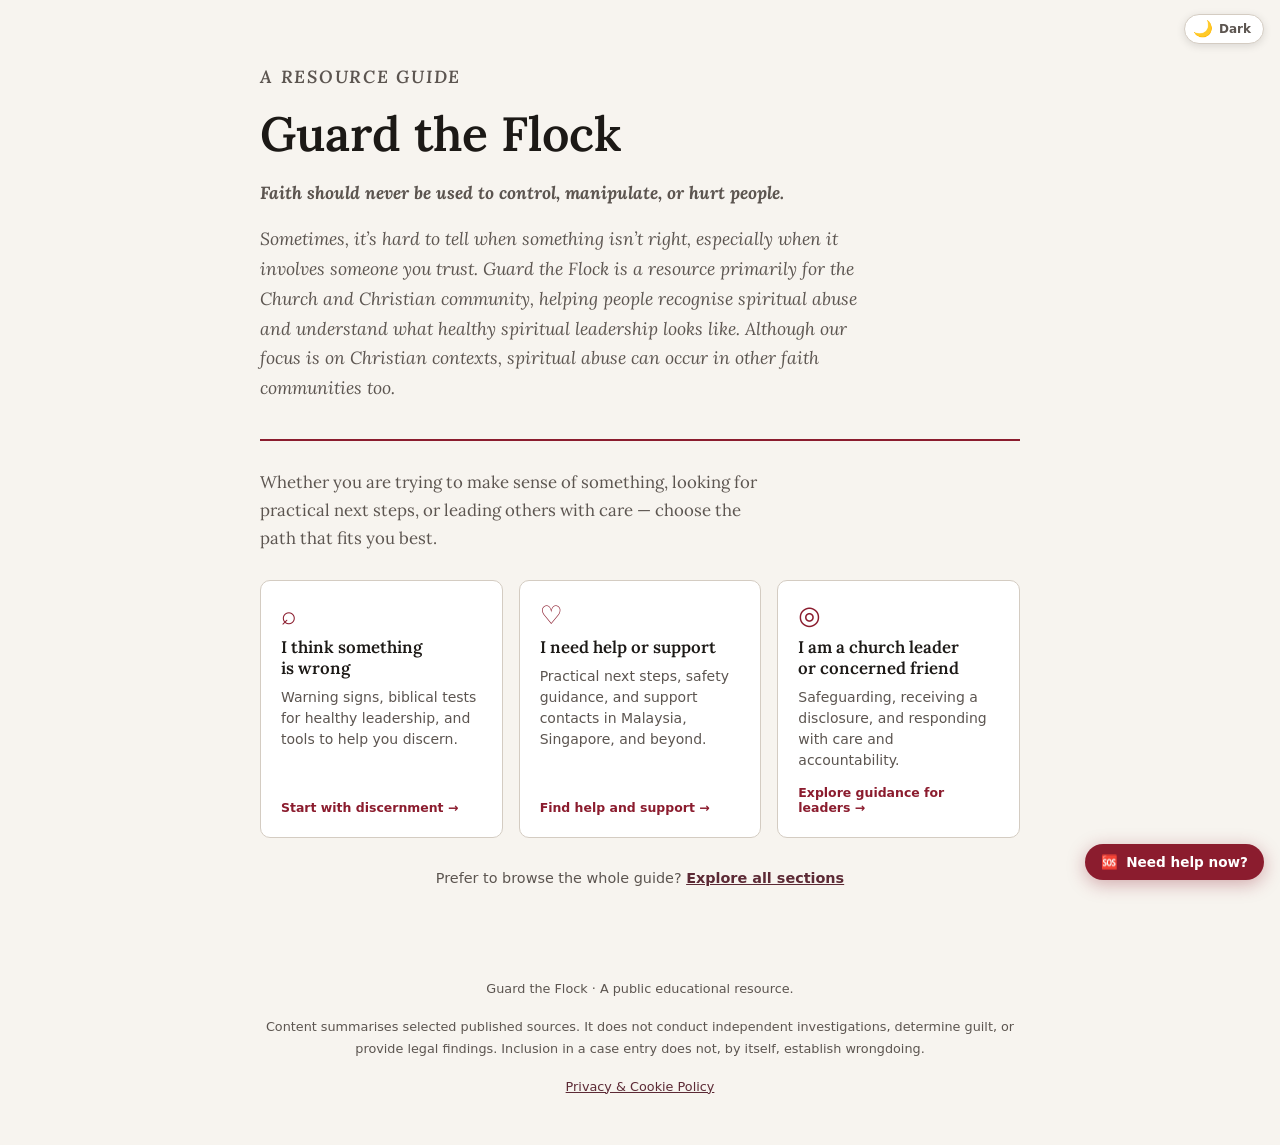
==== commit d0b86f06: "fix(navigation): sync tabs with URL and reset homepage" ====
--- a/index.html
+++ b/index.html
@@ -13,7 +13,7 @@
 <!-- End cookieyes banner -->
 
 <!-- Google tag (gtag.js) -->
-<script async src="https://www.googletagmanager.com/gtag/js?id=G-FK028TKV57"></script>
+<script async data-cookieyes="cookieyes-analytics" src="https://www.googletagmanager.com/gtag/js?id=G-FK028TKV57"></script>
 <script>
   window.dataLayer = window.dataLayer || [];
   function gtag(){dataLayer.push(arguments);}
@@ -21,8 +21,8 @@
   gtag('config', 'G-FK028TKV57');
 </script>
 
-<!-- Microsoft Clarity -->
-<script>
+<!-- Microsoft Clarity: load only after analytics consent -->
+<script data-cookieyes="cookieyes-analytics">
     (function(c,l,a,r,i,t,y){
         c[a]=c[a]||function(){(c[a].q=c[a].q||[]).push(arguments)};
         t=l.createElement(r);t.async=1;t.src="https://www.clarity.ms/tag/"+i+"?ref=bwt";
@@ -54,9 +54,6 @@
 <link rel="apple-touch-icon" sizes="180x180" href="/apple-touch-icon.png">
 <link rel="stylesheet" href="https://fonts.googleapis.com/css2?family=Lora:ital,wght@0,400;0,600;1,400&family=Inter:wght@400;500;600&display=swap">
 <link rel="stylesheet" href="phase1-ux.css">
-<link rel="preconnect" href="https://fonts.gstatic.com" crossorigin>
-<link rel="stylesheet" href="https://fonts.googleapis.com/css2?family=Fraunces:ital,opsz,wght@0,9..144,400;0,9..144,500;0,9..144,600;1,9..144,400&family=Source+Serif+4:opsz,wght@8..60,400;8..60,600&family=Figtree:wght@400;500;600;700&display=swap">
-<link rel="preload" as="image" href="assets/hero-dawn.jpg">
 
 <style>
 /* ── Design tokens ──────────────────────────────────────────────────────────
@@ -928,7 +925,6 @@
   #tab-contact .correction-policy { margin-top: 24px; }
   .nav-tabs { row-gap: 8px; }
   </style>
-<link rel="stylesheet" href="v2-design.css">
 
 <!-- Schema.org Structured Data (JSON-LD) for Search Engines & AI Citations -->
 <script type="application/ld+json">
@@ -1018,18 +1014,14 @@
   <span class="tt-label" id="tt-label">Dark</span>
 </button>
 
-<button type="button" class="help-now-btn" id="help-now-btn" aria-label="Need help now" aria-controls="tab-respond">
-  <span aria-hidden="true">🆘</span><span class="hn-label">Need help now?</span>
-</button>
-
-
-<div class="v2-topbar"><a class="v2-brand" href="#" id="v2-brand" aria-label="Guard the Flock — back to start"><svg viewBox="0 0 32 32" fill="none" aria-hidden="true"><path d="M16 3 5 7v8c0 7 4.7 11.6 11 14 6.3-2.4 11-7 11-14V7L16 3Z" stroke="currentColor" stroke-width="1.6" stroke-linejoin="round"/><path d="M20.5 9.5c0-1.8-1.3-3-3-3s-3 1.2-3 3v13" stroke="#E8C887" stroke-width="1.6" stroke-linecap="round"/></svg><span>Guard the Flock</span></a></div>
+<button type="button" class="help-now-btn" id="help-now-btn" aria-label="Need help now" aria-controls="tab-respond"><span aria-hidden="true">🆘</span><span class="hn-label">Need help now?</span></button>
+
 <div class="page-wrap" id="main-content" tabindex="-1">
 
   <!-- Header -->
   <header class="site-header">
     <p class="eyebrow">A resource guide</p>
-    <h1>Guard the <em>Flock</em></h1>
+    <h1>Guard the Flock</h1>
     <p><strong>Faith should never be used to control, manipulate, or hurt people.</strong></p>
     <p>Sometimes, it’s hard to tell when something isn’t right, especially when it involves someone you trust. Guard the Flock is a resource primarily for the Church and Christian community, helping people recognise spiritual abuse and understand what healthy spiritual leadership looks like. Although our focus is on Christian contexts, spiritual abuse can occur in other faith communities too.</p>
   </header>
@@ -1037,50 +1029,26 @@
   <div class="landing" id="path-landing" aria-label="Choose how to start">
     <p class="landing-intro">Whether you are trying to make sense of something, looking for practical next steps, or leading others with care — choose the path that fits you best.</p>
     <div class="path-cards">
-      <button type="button" class="path-card" data-path="discern" aria-label="I think something is wrong">
-        <span class="path-icon" aria-hidden="true"><svg viewBox="0 0 24 24" fill="none" stroke="currentColor" stroke-width="1.8" stroke-linecap="round"><circle cx="11" cy="11" r="6.5"/><path d="m20 20-4.2-4.2"/></svg></span>
-        <h2 class="path-title">I think something is wrong</h2>
-        <p class="path-desc">Warning signs, biblical tests for healthy leadership, and tools to help you discern.</p>
-        <span class="path-cta">Start with discernment →</span>
-      </button>
-      <button type="button" class="path-card" data-path="respond" aria-label="I need help or support now">
-        <span class="path-icon" aria-hidden="true"><svg viewBox="0 0 24 24" fill="none" stroke="currentColor" stroke-width="1.8" stroke-linecap="round" stroke-linejoin="round"><path d="M12 21s-7.5-4.6-7.5-10.2A4.3 4.3 0 0 1 12 8a4.3 4.3 0 0 1 7.5 2.8C19.5 16.4 12 21 12 21Z"/></svg></span>
-        <h2 class="path-title">I need help or support now</h2>
-        <p class="path-desc">Immediate steps, emergency contacts, and practical guidance if you or someone else may be at risk.</p>
-        <span class="path-cta">Get help →</span>
-      </button>
-      <button type="button" class="path-card" data-path="leaders" aria-label="I lead or care for others">
-        <span class="path-icon" aria-hidden="true"><svg viewBox="0 0 24 24" fill="none" stroke="currentColor" stroke-width="1.8" stroke-linejoin="round"><path d="M12 3 4.5 6v5.5c0 4.8 3.2 8 7.5 9.5 4.3-1.5 7.5-4.7 7.5-9.5V6L12 3Z"/><path d="m9 12 2 2 4-4" stroke-linecap="round"/></svg></span>
-        <h2 class="path-title">I lead or care for others</h2>
-        <p class="path-desc">Disclosure protocol, governance checklist, and a self-audit for pastors, elders, and cell leaders.</p>
-        <span class="path-cta">Leader resources →</span>
-      </button>
-    </div>
-    <p class="landing-alt">Or <button type="button" id="explore-all-btn">explore all sections</button> — start with a clear definition of spiritual abuse.</p>
-    <div class="v2-trust" aria-label="About this guide">
-      <div><b>Scripture-grounded</b><span>Biblical tests for healthy, servant-hearted leadership.</span></div>
-      <div><b>Research-informed</b><span>Draws on published studies and cited sources.</span></div>
-      <div><b>Safety first</b><span>Emergency contacts before any church process.</span></div>
-      <div><b>Free &amp; public</b><span>An open educational resource for everyone.</span></div>
-    </div>
-    <blockquote class="v2-verse">“Be shepherds of God’s flock that is under your care… not lording it over those entrusted to you, but being examples to the flock.”<cite>1 Peter 5:2–3</cite></blockquote>
+      <button type="button" class="path-card" data-path="discern" aria-label="I think something is wrong"><span class="path-icon" aria-hidden="true">⌕</span><h2 class="path-title">I think something is wrong</h2><p class="path-desc">Warning signs, biblical tests for healthy leadership, and tools to help you discern.</p><span class="path-cta">Start with discernment →</span></button>
+      <button type="button" class="path-card" data-path="respond" aria-label="I need help or support"><span class="path-icon" aria-hidden="true">♡</span><h2 class="path-title">I need help or support</h2><p class="path-desc">Practical next steps, safety guidance, and support contacts in Malaysia, Singapore, and beyond.</p><span class="path-cta">Find help and support →</span></button>
+      <button type="button" class="path-card" data-path="leaders" aria-label="I am a church leader or concerned friend"><span class="path-icon" aria-hidden="true">◎</span><h2 class="path-title">I am a church leader or concerned friend</h2><p class="path-desc">Safeguarding, receiving a disclosure, and responding with care and accountability.</p><span class="path-cta">Explore guidance for leaders →</span></button>
+    </div>
+    <p class="landing-alt">Prefer to browse the whole guide? <button type="button" id="explore-all-btn">Explore all sections</button></p>
   </div>
-
 
   <!-- Navigation -->
   <nav class="nav-tabs" role="tablist" aria-label="Guide sections">
     <button type="button" class="nav-tab nav-start-here" id="start-here-btn" aria-label="Show the path chooser landing again">Start here</button>
-    <button class="nav-tab" role="tab" aria-selected="false" data-tab="understand">Understand</button>
-    <button class="nav-tab" role="tab" aria-selected="false" data-tab="discern">Warning Signs &amp; Discern</button>
-    <button class="nav-tab" role="tab" aria-selected="false" data-tab="respond">Get Help</button>
+    <button class="nav-tab active" role="tab" aria-selected="true" data-tab="understand">Understand</button>
+    <button class="nav-tab" role="tab" aria-selected="false" data-tab="discern">Discern</button>
+    <button class="nav-tab" role="tab" aria-selected="false" data-tab="respond">Get Help / Respond</button>
     <button class="nav-tab" role="tab" aria-selected="false" data-tab="leaders">For Church Leaders</button>
-    <button class="nav-tab nav-priority" role="tab" aria-selected="false" data-tab="study-resources">Study &amp; Resources</button>
-    <button class="nav-tab nav-priority" role="tab" aria-selected="false" data-tab="cases">Documented Cases</button>
-    <button class="nav-tab nav-priority" role="tab" aria-selected="false" data-tab="news">Latest News</button>
-    <button class="nav-tab nav-more-item" role="tab" aria-selected="false" data-tab="faq">FAQ</button>
-    <button class="nav-tab nav-more-item" role="tab" aria-selected="false" data-tab="about">About Us</button>
-    <button class="nav-tab nav-more-item" role="tab" aria-selected="false" data-tab="contact">Contact</button>
-    <button type="button" class="nav-tab nav-more-toggle" id="nav-more-btn" aria-expanded="false" aria-controls="nav-more-panel" hidden>More</button>
+    <button class="nav-tab" role="tab" aria-selected="false" data-tab="cases">Documented Cases</button>
+    <button class="nav-tab" role="tab" aria-selected="false" data-tab="news">Latest News</button>
+    <button class="nav-tab" role="tab" aria-selected="false" data-tab="study-resources">Study &amp; Resources</button>
+    <button class="nav-tab" role="tab" aria-selected="false" data-tab="faq">FAQ</button>
+    <button class="nav-tab" role="tab" aria-selected="false" data-tab="about">About Us</button>
+    <button class="nav-tab" role="tab" aria-selected="false" data-tab="contact">Contact</button>
   </nav>
 
   <!-- ── Tab: Understand ─────────────────────────────────────────────────── -->
@@ -1285,16 +1253,9 @@
     <!-- ── Discernment section ── -->
     <hr style="margin: 40px 0 32px; border: none; border-top: 1px solid var(--border);">
     <p class="eyebrow">Spiritual discernment</p>
-    <!-- Phase 2: progressive disclosure -->
-    <div class="discern-layers">
-      <button type="button" class="layer-toggle" id="layer-deeper-btn" aria-expanded="false" aria-controls="discern-deeper">
-        <span class="layer-toggle-label">Go deeper — tests, decision tree &amp; study tools</span>
-        <span class="layer-toggle-hint">Optional · for careful reflection or groups</span>
-      </button>
-    </div>
+        <div class="discern-layers"><button type="button" class="layer-toggle" id="layer-deeper-btn" aria-expanded="false" aria-controls="discern-deeper"><span class="layer-toggle-label">Go deeper — tests, decision tree &amp; study tools</span><span class="layer-toggle-hint">Optional · for careful reflection or groups</span></button></div>
     <div id="discern-deeper" class="discern-deeper collapsed" hidden>
-
-    <h3 id="discern-tests" class="sec-sub" style="font-size: 1.4rem; margin-bottom: 10px; scroll-margin-top: 68px;">How to Test the Fruit</h3>
+<h3 id="discern-tests" class="sec-sub" style="font-size: 1.4rem; margin-bottom: 10px; scroll-margin-top: 68px;">How to Test the Fruit</h3>
 
     <div class="scripture-pull">
       "Watch out for false prophets. They come to you in sheep's clothing, but inwardly they are ferocious wolves. By their fruit you will recognise them."
@@ -1436,7 +1397,7 @@
       Use these questions to open a conversation in your cell group or small group. You do not need to have experienced spiritual abuse to benefit — developing discernment is a normal part of spiritual maturity. Take one or two questions per session rather than rushing through all five.
     </p>
 
-    <div class="steps discussion-steps" id="discussion-steps">
+    <div class="steps">
       <div class="step">
         <div class="step-body">
           <strong>How do you personally know when something is spiritually "off"?</strong>
@@ -1698,26 +1659,39 @@
     </div>
 
 
-  </div><!-- /discern-deeper -->
-
+    </div>
   </section>
 
   <!-- ── Tab: Get Help / Respond ──────────────────────────────────────────── -->
   <section class="section" id="tab-respond" role="tabpanel">
     <p class="eyebrow">If you are affected</p>
     <h2 id="respond-intro" class="sec-head">Get Help / Respond</h2>
-    <p style="margin-bottom:16px;">If you or someone else may be at risk, start here. You do not have to work through this alone. <strong>Safety comes before any internal church process.</strong></p>
-
-    <!-- Safety triage — first on the page -->
+    <p>If you are concerned about possible spiritual abuse, you do not have to work through it alone. <strong>These steps are not a sequence you must complete in order.</strong> Choose the response that fits the level of risk. Where safety or suspected criminal conduct is involved, getting appropriate help takes priority over internal church processes. If you are still trying to make sense of what you have observed, you can also <a href="#discern-signs" onclick="return navigateToSection('discern', 'discern-signs');" style="color:var(--accent);font-weight:600;text-underline-offset:3px;">review the warning signs</a> or the <a href="#four-tests-leader" onclick="return navigateToSection('discern', 'four-tests-leader');" style="color:var(--accent);font-weight:600;text-underline-offset:3px;">four tests for a spiritual leader</a>.</p>
+    <div class="banner">
+      <strong>Immediate danger:</strong> If you or someone else is in immediate physical danger, contact emergency services now. If a child or vulnerable person may be at risk, contact the appropriate safeguarding or child-protection authorities promptly. Do not wait for a church investigation or internal process to conclude.
+    </div>
+    <div class="banner">
+      <strong>Suspected crime or serious safeguarding concern:</strong> Report it promptly to the appropriate civil authorities or safeguarding agency, even if there is no immediate physical danger. You do not need to establish everything that happened, gather all the evidence, or seek church permission before raising a concern. Do not put yourself or anyone else at risk to collect information.
+    </div>
+    <div class="banner safe">
+      <strong>Harmful patterns without an immediate threat:</strong> Consider seeking independent support, recording relevant incidents where it is safe to do so, and exploring your options. You can take time to consider your response, provided doing so does not put anyone at risk or delay necessary reporting. Reporting duties and procedures vary by location.
+    </div>
+
+    <nav class="tab-toc" aria-label="Jump to section">
+      <a href="#respond-steps">Steps to take</a>
+      <a href="#respond-leader">For leaders &amp; witnesses</a>
+      <a href="#respond-tests">Used the 4 tests?</a>
+    </nav>
+
+    <!-- Safety triage -->
     <div class="triage-box">
       <h4>⚠ Before you proceed — check your situation</h4>
       <p style="font-size:.78rem;color:#92400e;margin-bottom:10px;line-height:1.55;"><strong>Location matters.</strong> Emergency numbers, child-protection obligations, reporting channels, and legal procedures differ by country. The contact details below include services in <strong>Malaysia &amp; Singapore</strong>. If you are in another country, please contact your local emergency services or relevant safeguarding authority — do not rely solely on the numbers listed here.</p>
-      <p class="last-reviewed" style="font-size:.8rem;color:var(--fg-muted);margin:8px 0 12px;">Support contacts last reviewed: <time datetime="2026-11-01">1 November 2026</time>. Always verify current numbers before relying on them.</p>
-      <p class="global-support-note" style="font-size:.85rem;line-height:1.65;margin:12px 0 16px;padding:12px 14px;background:var(--bg-alt);border-radius:8px;border:1px solid var(--border);">
+            <p class="global-support-note" style="font-size:.85rem;line-height:1.65;margin:12px 0 16px;padding:12px 14px;background:var(--bg-alt);border-radius:8px;border:1px solid var(--border);">
         <strong>Outside Malaysia &amp; Singapore:</strong>
         If you are in immediate danger, contact your local emergency services. For emotional crisis support, use <a href="https://findahelpline.com" target="_blank" rel="noopener noreferrer" style="color:var(--accent);font-weight:600;">Find a Helpline</a> to search for support options in your country. Availability, eligibility, and hours vary by location; check the service's own information before relying on it.
       </p>
-      <div class="triage-grid">
+<div class="triage-grid">
         <div class="triage-item">
           <div class="ti-label">🚨 Immediate danger</div>
           <strong>Call emergency services now</strong>
@@ -1751,19 +1725,6 @@
     <div class="banner safe">
       <strong>You are not alone, and this is not your fault.</strong> Spiritual abuse is a form of manipulation that often makes victims feel responsible. Please reach out for support.
     </div>
-
-    <div class="banner">
-      <strong>Suspected crime or serious safeguarding concern:</strong> Report it promptly to the appropriate civil authorities or safeguarding agency, even if there is no immediate physical danger. You do not need to establish everything that happened, gather all the evidence, or seek church permission before raising a concern. Do not put yourself or anyone else at risk to collect information.
-    </div>
-    <div class="banner safe">
-      <strong>Harmful patterns without an immediate threat:</strong> Consider seeking independent support, recording relevant incidents where it is safe to do so, and exploring your options. You can take time — provided that does not put anyone at risk or delay necessary reporting. If you are still trying to make sense of what you have observed, you can also <a href="#discern-signs" onclick="return navigateToSection('discern', 'discern-signs');" style="color:var(--accent);font-weight:600;text-underline-offset:3px;">review the warning signs</a> or the <a href="#four-tests-leader" onclick="return navigateToSection('discern', 'four-tests-leader');" style="color:var(--accent);font-weight:600;text-underline-offset:3px;">four tests for a spiritual leader</a>.
-    </div>
-
-    <nav class="tab-toc" aria-label="Jump to section">
-      <a href="#respond-steps">Steps to take</a>
-      <a href="#respond-leader">For leaders &amp; witnesses</a>
-      <a href="#respond-tests">Used the 4 tests?</a>
-    </nav>
 
     <!-- Support and clarity; not a mandatory sequence -->
     <h2 id="respond-steps" class="sec-head" style="margin-top: 32px;">Practical next steps</h2>
@@ -1866,10 +1827,6 @@
       <strong>If someone has disclosed abuse to you:</strong> Listen without interrupting. Believe the person's experience. Do not promise absolute confidentiality — statutory obligations may apply. Do not confront the accused alone. Prioritise the safety of the person harmed over the reputation of the institution.
     </div>
 
-    <div class="banner" style="margin-bottom:28px;">
-      <strong>Fair process still matters.</strong> Protecting the vulnerable comes first — and that is not the same as deciding guilt in advance. Where a formal process is needed, it should be independent, documented, and careful with evidence. The person who has come forward needs safety and support; the person accused also needs a process that is clear and not handled as informal gossip or a private confrontation. Both care for the harmed and integrity of process serve the church better than speed or secrecy.
-    </div>
-
     <h3 id="leaders-disclosure" class="sec-sub" style="margin-top: 12px; margin-bottom: 16px; scroll-margin-top: 68px;">7-Step Disclosure Protocol</h3>
     <p style="font-size:.88rem;color:var(--fg-muted);line-height:1.65;margin-bottom:16px;">When someone brings a concern or allegation to you, how you respond in the first hours matters enormously. Follow these steps in order.</p>
     <ol class="protocol-list">
@@ -2046,27 +2003,24 @@
     <p class="eyebrow">Reported cases &amp; documented patterns</p>
     <h2 id="cases-top" class="sec-head">Documented Cases</h2>
 
-    <div class="banner" style="margin-bottom:1.25rem;">
-      <strong>Spiritual abuse is the misuse of religious authority.</strong> Physical or sexual violence is never &ldquo;just a spiritual issue&rdquo; &mdash; it is also a safeguarding and, where relevant, a criminal matter. Some documented cases involve both. Where physical danger or crime is involved, contact the appropriate civil authorities; do not wait for an internal church process.
-    </div>
-
     <nav class="tab-toc" aria-label="Jump to section">
       <a href="#cases-individual">Individual named cases</a>
       <a href="#cases-category">Browse by theme</a>
       <a href="#cases-regional">Additional reporting sources</a>
     </nav>
 
-    <div class="warn-box" style="margin-bottom:1.25rem;">
+    <div class="warn-box" style="margin-bottom:2rem;">
       <strong>Editorial note:</strong> This page does <em>not</em> maintain its own database of named individuals. Each entry below cites published journalism, official investigation reports, or court records; this site does not itself adjudicate allegations. Each source has its own editorial standards, scope, and limitations. An allegation is not a finding; a civil lawsuit is not a criminal conviction; an institutional report is not a court verdict. We distinguish these throughout.
     </div>
-        <p style="margin-bottom:1.25rem;color:var(--fg-muted);">Why list cases at all? Patterns become visible only when reporting is collected. Awareness helps communities ask better questions and stop dismissing concerns as “just gossip.”</p>
-    <div class="cases-soft-gate" id="cases-content-note" role="note" aria-label="Content note for documented cases">
+
+    <p style="margin-bottom:2rem;color:var(--fg-muted);">Why document this at all? Because patterns become visible only when cases are collected. Awareness of documented abuse in Christian contexts helps communities ask better questions, spot similar dynamics early, and stop dismissing concerns as "just gossip." The journalism linked here has been verified, published, and, where relevant, updated with legal outcomes.</p>
+
+    <!-- ── Individual Named Cases ─────────────────────────────────────────── -->
+        <div class="cases-soft-gate" id="cases-content-note" role="note" aria-label="Content note for documented cases">
       <p><strong>Content note:</strong> The cases below describe real situations involving spiritual and sexual abuse, coercion, and institutional failure. Some linked reports may include distressing or graphic detail. You can skip this section or leave at any time. If you are currently in a harmful environment or feeling overwhelmed, consider starting with <button type="button" class="inline-goto" data-goto="respond">Get Help</button> or the <button type="button" class="inline-goto" data-goto="discern">warning signs</button>.</p>
     </div>
 
-    
-    <!-- ── Individual Named Cases ─────────────────────────────────────────── -->
-    <h3 id="cases-individual" class="sec-sub" style="margin-bottom:.5rem; scroll-margin-top: 68px;">Individual Named Cases</h3>
+<h3 id="cases-individual" class="sec-sub" style="margin-bottom:.5rem; scroll-margin-top: 68px;">Individual Named Cases</h3>
     <p style="font-size:.88rem;color:var(--fg-muted);margin-bottom:1.5rem;">Specific cases drawn from independent journalism and official investigations, most recent first. Each carries an evidence status label — see the FAQ (linked in the footer) for what these mean. An allegation is not a finding; a civil lawsuit is not a conviction; an institutional report is not a criminal charge.</p>
 
     <!-- Filter bar -->
@@ -2465,7 +2419,7 @@
           <span style="font-size:1.2rem;">🌐</span>
           <strong>Global Investigations</strong>
         </div>
-        <p style="font-size:.9rem;">Long-form investigative journalism aggregating cases across denominations and borders. These are the most thorough documented records publicly available.</p>
+        <p style="font-size:.9rem;">Selected publishers reporting on church abuse, safeguarding, and institutional accountability across denominations and regions. Follow the original reporting and assess each article according to its evidence and legal status.</p>
         <ul style="margin-top:.75rem;padding-left:1.2rem;font-size:.9rem;">
           <li><a href="https://www.bbc.co.uk/search?q=church%20abuse" target="_blank" rel="noopener">BBC: Church Abuse — multi-country investigations</a></li>
           <li><a href="https://roysreport.com/" target="_blank" rel="noopener">The Roys Report — Julie Roys; investigative accountability journalism on Christian leaders and organisations</a></li>
@@ -2501,8 +2455,6 @@
     </div>
 
   <div class="related-links" aria-label="Related sections" style="margin-top:32px;padding:18px 20px;background:var(--bg-alt);border-radius:8px;"><h3>Continue exploring</h3><p>Compare documented examples with the warning signs and practical guidance elsewhere on this site:</p><ul><li><a href="#discern-signs" onclick="return navigateToSection('discern','discern-signs')">Review warning signs and patterns</a></li><li><a href="#respond-intro" onclick="return navigateToSection('respond','respond-intro')">Find practical help and response options</a></li><li><a href="#study-top" onclick="return navigateToSection('study-resources','study-top')">Explore study materials and further reading</a></li></ul></div>
-  
-
   </section>
 
   <!-- ── Tab: Latest News ─────────────────────────────────────────────────── -->
@@ -2954,7 +2906,7 @@
     </div>
 
 
-  <div class="related-links-wrap"><div class="related-links" aria-label="Related sections" style="margin-top:32px;padding:18px 20px;background:var(--bg-alt);border-radius:8px;"><h3>Put learning into practice</h3><p>Use these resources alongside the site's practical and discernment guides:</p><ul><li><a href="#understand-what" onclick="return navigateToSection('understand','understand-what')">Understand spiritual abuse</a></li><li><a href="#discern-signs" onclick="return navigateToSection('discern','discern-signs')">Recognise warning signs and test leadership</a></li><li><a href="#leaders-top" onclick="return navigateToSection('leaders','leaders-top')">Explore guidance for church leaders</a></li></ul></div></div>
+  <div class="related-links" aria-label="Related sections" style="margin-top:32px;padding:18px 20px;background:var(--bg-alt);border-radius:8px;"><h3>Put learning into practice</h3><p>Use these resources alongside the site's practical and discernment guides:</p><ul><li><a href="#understand-what" onclick="return navigateToSection('understand','understand-what')">Understand spiritual abuse</a></li><li><a href="#discern-signs" onclick="return navigateToSection('discern','discern-signs')">Recognise warning signs and test leadership</a></li><li><a href="#leaders-top" onclick="return navigateToSection('leaders','leaders-top')">Explore guidance for church leaders</a></li></ul></div>
   </section>
 
   <!-- ── Tab: FAQ ────────────────────────────────────────────────────────── -->
@@ -3056,11 +3008,9 @@
         </div>
       </div>
 
-    
-<div class="related-links" aria-label="Related sections" style="margin-top:32px;padding:18px 20px;background:var(--bg-alt);border-radius:8px;"><h3>Need to go further?</h3><ul><li><a href="#discern-signs" onclick="return navigateToSection('discern','discern-signs')">Review warning signs and discernment tools</a></li><li><a href="#respond-intro" onclick="return navigateToSection('respond','respond-intro')">Explore practical next steps and support</a></li><li><a href="#contact-top" onclick="return navigateToSection('contact','contact-top')">Send a correction, response, or question</a></li></ul></div>
     </div>
   </div>
-  
+  <div class="related-links" aria-label="Related sections" style="margin-top:32px;padding:18px 20px;background:var(--bg-alt);border-radius:8px;"><h3>Need to go further?</h3><ul><li><a href="#discern-signs" onclick="return navigateToSection('discern','discern-signs')">Review warning signs and discernment tools</a></li><li><a href="#respond-intro" onclick="return navigateToSection('respond','respond-intro')">Explore practical next steps and support</a></li><li><a href="#contact-top" onclick="return navigateToSection('contact','contact-top')">Send a correction, response, or question</a></li></ul></div>
   </section>
 
   <!-- ── Tab: About Us ────────────────────────────────────────────────────── -->
@@ -3100,12 +3050,12 @@
         <strong>What this site is — and is not:</strong> Guard the Flock is an educational and information resource. It does not conduct independent investigations, determine guilt, provide legal or clinical advice, or replace professional safeguarding services or civil authorities. Inclusion in a documented case entry does not, by itself, establish wrongdoing.
       </div>
       <p style="margin-top: 22px;">We believe protecting people and pursuing truth are not opposed to loving the church. They are part of it.</p>
-      <div class="related-links" aria-label="Related sections" style="margin-top:32px;padding:18px 20px;background:var(--bg-alt);border-radius:8px;"><h3>Explore the resource</h3><ul><li><a href="#study-top" onclick="return navigateToSection('study-resources','study-top')">Read the study guide and recommended resources</a></li><li><a href="#cases-top" onclick="return navigateToSection('cases','cases-top')">Review documented public cases and sources</a></li><li><a href="#contact-top" onclick="return navigateToSection('contact','contact-top')">Contact Guard the Flock</a></li></ul></div>
-    </div>
+    </div>
+  <div class="related-links" aria-label="Related sections" style="margin-top:32px;padding:18px 20px;background:var(--bg-alt);border-radius:8px;"><h3>Explore the resource</h3><ul><li><a href="#study-top" onclick="return navigateToSection('study-resources','study-top')">Read the study guide and recommended resources</a></li><li><a href="#cases-top" onclick="return navigateToSection('cases','cases-top')">Review documented public cases and sources</a></li><li><a href="#contact-top" onclick="return navigateToSection('contact','contact-top')">Contact Guard the Flock</a></li></ul></div>
   </section>
 
   <!-- ── Tab: Contact ─────────────────────────────────────────────────────── -->
-  <section id="tab-contact" class="section" role="tabpanel" aria-label="Contact Guard the Flock">
+  <section id="tab-contact" class="section" role="tabpanel" aria-label="Contact Guard the Flock" data-clarity-mask="True">
     <div id="contact-top" class="faq-standalone">
     <p class="eyebrow">Correspondence</p>
     <h2>Contact Guard the Flock</h2>
@@ -3125,86 +3075,104 @@
       <p style="margin-top: 10px; font-size: .78rem; color: var(--fg-muted); border-top: 1px solid var(--border); padding-top: 10px;">
         <strong>A note about correspondence:</strong> Please avoid sending sensitive personal information or private documents unless they are necessary to explain your enquiry. Do not assume that correspondence is confidential or that an immediate response is possible. This email address is not an emergency reporting service. If you or someone else is in immediate danger, contact your local emergency services or appropriate safeguarding authorities.
       </p>
-    
-<div class="related-links" aria-label="Related sections" style="margin-top:32px;padding:18px 20px;background:var(--bg-alt);border-radius:8px;"><h3>Explore before you write</h3><ul><li><a href="#cases-top" onclick="return navigateToSection('cases','cases-top')">Browse documented cases and their sources</a></li><li><a href="#study-top" onclick="return navigateToSection('study-resources','study-top')">Check existing study materials and further reading</a></li><li><a href="#about-top" onclick="return navigateToSection('about','about-top')">Learn about the site's purpose and editorial commitments</a></li></ul></div>
     </div>
   </div>
-  
+  <div class="related-links" aria-label="Related sections" style="margin-top:32px;padding:18px 20px;background:var(--bg-alt);border-radius:8px;"><h3>Explore before you write</h3><ul><li><a href="#cases-top" onclick="return navigateToSection('cases','cases-top')">Browse documented cases and their sources</a></li><li><a href="#study-top" onclick="return navigateToSection('study-resources','study-top')">Check existing study materials and further reading</a></li><li><a href="#about-top" onclick="return navigateToSection('about','about-top')">Learn about the site's purpose and editorial commitments</a></li></ul></div>
   </section>
 
   <footer>
     <p>Guard the Flock &middot; A public educational resource.</p>
     <p style="margin-top: 4px;">Content summarises selected published sources. It does not conduct independent investigations, determine guilt, or provide legal findings. Inclusion in a case entry does not, by itself, establish wrongdoing.</p>
+    <p style="margin-top: 12px;"><a href="/privacy-policy.html">Privacy &amp; Cookie Policy</a></p>
   </footer>
 
 </div>
 
 <script>
-  // Tab navigation
+  // Tab navigation: keep the selected section in the URL.
   const tabs = document.querySelectorAll('.nav-tab');
   const panels = document.querySelectorAll('.section');
+
+  function activateTab(tabKey, updateUrl) {
+    const button = document.querySelector('.nav-tab[data-tab="' + tabKey + '"]');
+    if (!button) return false;
+
+    tabs.forEach(t => {
+      t.classList.remove('active');
+      t.setAttribute('aria-selected', 'false');
+    });
+    panels.forEach(panel => panel.classList.remove('active'));
+
+    button.classList.add('active');
+    button.setAttribute('aria-selected', 'true');
+
+    const panel = document.getElementById('tab-' + tabKey);
+    if (panel) panel.classList.add('active');
+
+    if (updateUrl && window.location.hash !== '#' + tabKey) {
+      history.pushState({ gtfTab: tabKey }, '', '#' + tabKey);
+    }
+    return true;
+  }
 
   tabs.forEach(tab => {
     tab.addEventListener('click', () => {
       const target = tab.dataset.tab;
-      if (!target) return;
-      tabs.forEach(t => { t.classList.remove('active'); t.setAttribute('aria-selected', 'false'); });
-      panels.forEach(p => p.classList.remove('active'));
-      tab.classList.add('active');
-      tab.setAttribute('aria-selected', 'true');
-      const panel = document.getElementById('tab-' + target);
-      if (panel) panel.classList.add('active');
-
-      // Remember tab
-      try { localStorage.setItem('gtf-tab', target); } catch(e) {}
+      if (target) activateTab(target, true);
     });
   });
 
+  function activateFromLocation(shouldScroll) {
+    const hash = decodeURIComponent(window.location.hash.slice(1));
+    if (!hash) {
+      // A normal visit to the homepage always starts at Understand.
+      activateTab('understand', false);
+      return;
+    }
+
+    // Direct tab links, e.g. /#discern or /#cases.
+    if (activateTab(hash, false)) return;
+
+    // Preserve deep links to specific content within a tab.
+    const target = document.getElementById(hash);
+    if (target) {
+      const panel = target.closest('.section[id^="tab-"]');
+      if (panel) {
+        const tabKey = panel.id.replace('tab-', '');
+        if (activateTab(tabKey, false) && shouldScroll) {
+          requestAnimationFrame(function() {
+            requestAnimationFrame(function() {
+              target.scrollIntoView({ behavior: 'auto', block: 'start' });
+            });
+          });
+        }
+        return;
+      }
+    }
+
+    // Unknown hashes should not leave the visitor on a stale tab.
+    activateTab('understand', false);
+  }
+
   function navigateToSection(tabKey, targetId) {
-    const button = document.querySelector('[data-tab="' + tabKey + '"]');
     const target = document.getElementById(targetId);
-    if (!button || !target) return true;
-    button.click();
+    if (!target || !activateTab(tabKey, true)) return true;
+
     requestAnimationFrame(function() {
       requestAnimationFrame(function() {
         target.scrollIntoView({ behavior: 'smooth', block: 'start' });
-        if (history.replaceState) history.replaceState(null, '', '#' + targetId);
+        // Replace the tab hash with the more specific deep-link anchor.
+        if (history.replaceState) history.replaceState({ gtfTab: tabKey }, '', '#' + targetId);
       });
     });
     return false;
   }
 
-  // Restore remembered tab or activate tab for a deep-link anchor
-  (function() {
-    // 1. If URL has a #hash, find which tab contains that anchor and activate it
-    const hash = window.location.hash.slice(1);
-    if (hash) {
-      const target = document.getElementById(hash);
-      if (target) {
-        const panel = target.closest('.section[id^="tab-"]');
-        if (panel) {
-          const tabKey = panel.id.replace('tab-', '');
-          const btn = document.querySelector('[data-tab="' + tabKey + '"]');
-          if (btn) {
-            btn.click();
-            // Let the DOM settle, then scroll to the anchor
-            requestAnimationFrame(function() {
-              requestAnimationFrame(function() { target.scrollIntoView({ behavior: 'smooth', block: 'start' }); });
-            });
-            return; // skip localStorage restore so the anchor wins
-          }
-        }
-      }
-    }
-    // 2. Fall back to remembered tab
-    try {
-      const saved = localStorage.getItem('gtf-tab');
-      if (saved) {
-        const t = document.querySelector('[data-tab="' + saved + '"]');
-        if (t) t.click();
-      }
-    } catch(e) {}
-  })();
+  // Support browser back/forward and direct links on page load.
+  window.addEventListener('popstate', function() {
+    activateFromLocation(true);
+  });
+  activateFromLocation(true);
 
   // ── Case library filter ──────────────────────────────────────────────────
   (function() {
@@ -3252,8 +3220,9 @@
   });
   // ── Latest News RSS feed loader ──────────────────────────────────────────
   // The scheduled GitHub Action builds this static snapshot from publisher RSS.
+  // Load the snapshot from the deployed site. The source GitHub repository is private,
+  // so raw.githubusercontent.com is not a public fallback for anonymous visitors.
   const NEWS_DATA_URL = 'data/news.json';
-  // The source repository is private; use the public Pages asset as the fallback.
   const NEWS_DATA_BACKUP_URL = 'https://guardtheflock.pages.dev/data/news.json';
   const NEWS_TIMEOUT_MS = 12000;
 
@@ -3297,7 +3266,6 @@
   }
 
   let allItems = [];
-  let allItems = [];
   let activeFilter = 'all';
   let loaded = 0;
 
@@ -3335,7 +3303,7 @@
       try {
         data = await loadNewsData(NEWS_DATA_BACKUP_URL);
       } catch (backupError) {
-        if (feed) feed.innerHTML = '<div style="padding:2rem;text-align:center;color:var(--fg-muted);font-size:.9rem;">The latest news snapshot is temporarily unavailable. Please try again later or use the publisher links in Documented Cases.</div>';
+        if (feed) feed.innerHTML = '<div style="padding:2rem;text-align:center;color:var(--fg-muted);font-size:.9rem;">The latest news snapshot is temporarily unavailable. Please try again later.</div>';
         if (status) status.textContent = 'News data could not be loaded.';
         return;
       }
@@ -3348,7 +3316,7 @@
         date: item.date || '',
         author: typeof item.author === 'string' ? item.author.substring(0, 100) : '',
         source: item.source || 'Publisher',
-        topic: item.topic || 'church-accountability'
+      topic: item.topic || 'church-accountability'
       }));
     loaded = Array.isArray(data.sources)
       ? data.sources.length
@@ -3450,15 +3418,7 @@
     } catch(e) {}
   })();
 </script>
-
 <script src="phase1-ux.js"></script>
-<script>
-(function(){
-  var b=document.getElementById('v2-brand'),s=document.getElementById('start-here-btn');
-  if(b) b.addEventListener('click',function(e){e.preventDefault(); if(s) s.click(); else window.scrollTo({top:0,behavior:'smooth'});});
-  function onScroll(){document.body.classList.toggle('v2-scrolled', window.scrollY>40);}
-  window.addEventListener('scroll',onScroll,{passive:true}); onScroll();
-})();
-</script><!-- Cloudflare Web Analytics --><script type='module' src='https://static.cloudflareinsights.com/beacon.min.js' data-cf-beacon='{"token": "0a4075241ec14b4eba273d1cd1a8001b"}'></script><!-- End Cloudflare Web Analytics -->
+<!-- Cloudflare Web Analytics --><script type='module' data-cookieyes="cookieyes-performance" src='https://static.cloudflareinsights.com/beacon.min.js' data-cf-beacon='{"token": "0a4075241ec14b4eba273d1cd1a8001b"}'></script><!-- End Cloudflare Web Analytics -->
 </body>
 </html>
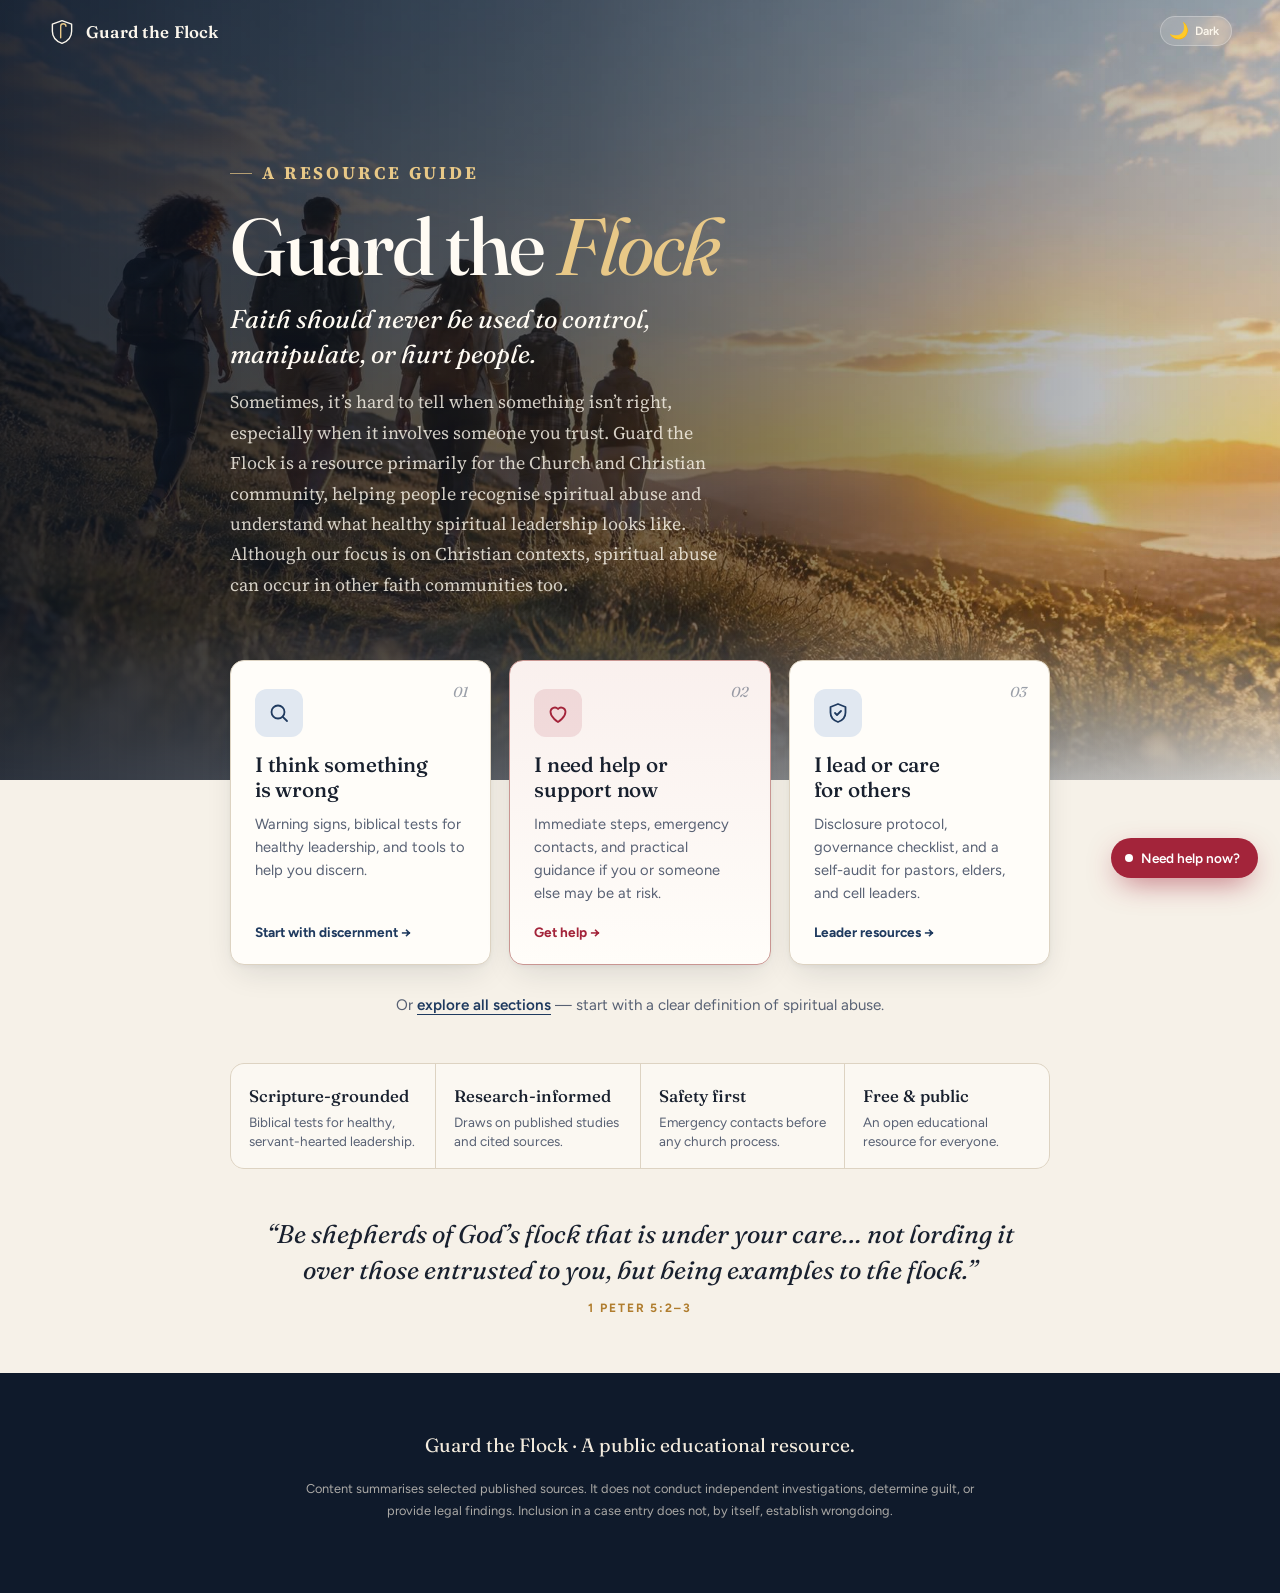
==== commit a945a01c: "fix(navigation): sync tabs with URL and reset homepage" ====
--- a/index.html
+++ b/index.html
@@ -13,7 +13,7 @@
 <!-- End cookieyes banner -->
 
 <!-- Google tag (gtag.js) -->
-<script async data-cookieyes="cookieyes-analytics" src="https://www.googletagmanager.com/gtag/js?id=G-FK028TKV57"></script>
+<script async src="https://www.googletagmanager.com/gtag/js?id=G-FK028TKV57"></script>
 <script>
   window.dataLayer = window.dataLayer || [];
   function gtag(){dataLayer.push(arguments);}
@@ -21,8 +21,8 @@
   gtag('config', 'G-FK028TKV57');
 </script>
 
-<!-- Microsoft Clarity: load only after analytics consent -->
-<script data-cookieyes="cookieyes-analytics">
+<!-- Microsoft Clarity -->
+<script>
     (function(c,l,a,r,i,t,y){
         c[a]=c[a]||function(){(c[a].q=c[a].q||[]).push(arguments)};
         t=l.createElement(r);t.async=1;t.src="https://www.clarity.ms/tag/"+i+"?ref=bwt";
@@ -54,6 +54,9 @@
 <link rel="apple-touch-icon" sizes="180x180" href="/apple-touch-icon.png">
 <link rel="stylesheet" href="https://fonts.googleapis.com/css2?family=Lora:ital,wght@0,400;0,600;1,400&family=Inter:wght@400;500;600&display=swap">
 <link rel="stylesheet" href="phase1-ux.css">
+<link rel="preconnect" href="https://fonts.gstatic.com" crossorigin>
+<link rel="stylesheet" href="https://fonts.googleapis.com/css2?family=Fraunces:ital,opsz,wght@0,9..144,400;0,9..144,500;0,9..144,600;1,9..144,400&family=Source+Serif+4:opsz,wght@8..60,400;8..60,600&family=Figtree:wght@400;500;600;700&display=swap">
+<link rel="preload" as="image" href="assets/hero-dawn.jpg">
 
 <style>
 /* ── Design tokens ──────────────────────────────────────────────────────────
@@ -925,6 +928,7 @@
   #tab-contact .correction-policy { margin-top: 24px; }
   .nav-tabs { row-gap: 8px; }
   </style>
+<link rel="stylesheet" href="v2-design.css">
 
 <!-- Schema.org Structured Data (JSON-LD) for Search Engines & AI Citations -->
 <script type="application/ld+json">
@@ -1014,14 +1018,18 @@
   <span class="tt-label" id="tt-label">Dark</span>
 </button>
 
-<button type="button" class="help-now-btn" id="help-now-btn" aria-label="Need help now" aria-controls="tab-respond"><span aria-hidden="true">🆘</span><span class="hn-label">Need help now?</span></button>
-
+<button type="button" class="help-now-btn" id="help-now-btn" aria-label="Need help now" aria-controls="tab-respond">
+  <span aria-hidden="true">🆘</span><span class="hn-label">Need help now?</span>
+</button>
+
+
+<div class="v2-topbar"><a class="v2-brand" href="#" id="v2-brand" aria-label="Guard the Flock — back to start"><svg viewBox="0 0 32 32" fill="none" aria-hidden="true"><path d="M16 3 5 7v8c0 7 4.7 11.6 11 14 6.3-2.4 11-7 11-14V7L16 3Z" stroke="currentColor" stroke-width="1.6" stroke-linejoin="round"/><path d="M20.5 9.5c0-1.8-1.3-3-3-3s-3 1.2-3 3v13" stroke="#E8C887" stroke-width="1.6" stroke-linecap="round"/></svg><span>Guard the Flock</span></a></div>
 <div class="page-wrap" id="main-content" tabindex="-1">
 
   <!-- Header -->
   <header class="site-header">
     <p class="eyebrow">A resource guide</p>
-    <h1>Guard the Flock</h1>
+    <h1>Guard the <em>Flock</em></h1>
     <p><strong>Faith should never be used to control, manipulate, or hurt people.</strong></p>
     <p>Sometimes, it’s hard to tell when something isn’t right, especially when it involves someone you trust. Guard the Flock is a resource primarily for the Church and Christian community, helping people recognise spiritual abuse and understand what healthy spiritual leadership looks like. Although our focus is on Christian contexts, spiritual abuse can occur in other faith communities too.</p>
   </header>
@@ -1029,26 +1037,50 @@
   <div class="landing" id="path-landing" aria-label="Choose how to start">
     <p class="landing-intro">Whether you are trying to make sense of something, looking for practical next steps, or leading others with care — choose the path that fits you best.</p>
     <div class="path-cards">
-      <button type="button" class="path-card" data-path="discern" aria-label="I think something is wrong"><span class="path-icon" aria-hidden="true">⌕</span><h2 class="path-title">I think something is wrong</h2><p class="path-desc">Warning signs, biblical tests for healthy leadership, and tools to help you discern.</p><span class="path-cta">Start with discernment →</span></button>
-      <button type="button" class="path-card" data-path="respond" aria-label="I need help or support"><span class="path-icon" aria-hidden="true">♡</span><h2 class="path-title">I need help or support</h2><p class="path-desc">Practical next steps, safety guidance, and support contacts in Malaysia, Singapore, and beyond.</p><span class="path-cta">Find help and support →</span></button>
-      <button type="button" class="path-card" data-path="leaders" aria-label="I am a church leader or concerned friend"><span class="path-icon" aria-hidden="true">◎</span><h2 class="path-title">I am a church leader or concerned friend</h2><p class="path-desc">Safeguarding, receiving a disclosure, and responding with care and accountability.</p><span class="path-cta">Explore guidance for leaders →</span></button>
-    </div>
-    <p class="landing-alt">Prefer to browse the whole guide? <button type="button" id="explore-all-btn">Explore all sections</button></p>
+      <button type="button" class="path-card" data-path="discern" aria-label="I think something is wrong">
+        <span class="path-icon" aria-hidden="true"><svg viewBox="0 0 24 24" fill="none" stroke="currentColor" stroke-width="1.8" stroke-linecap="round"><circle cx="11" cy="11" r="6.5"/><path d="m20 20-4.2-4.2"/></svg></span>
+        <h2 class="path-title">I think something is wrong</h2>
+        <p class="path-desc">Warning signs, biblical tests for healthy leadership, and tools to help you discern.</p>
+        <span class="path-cta">Start with discernment →</span>
+      </button>
+      <button type="button" class="path-card" data-path="respond" aria-label="I need help or support now">
+        <span class="path-icon" aria-hidden="true"><svg viewBox="0 0 24 24" fill="none" stroke="currentColor" stroke-width="1.8" stroke-linecap="round" stroke-linejoin="round"><path d="M12 21s-7.5-4.6-7.5-10.2A4.3 4.3 0 0 1 12 8a4.3 4.3 0 0 1 7.5 2.8C19.5 16.4 12 21 12 21Z"/></svg></span>
+        <h2 class="path-title">I need help or support now</h2>
+        <p class="path-desc">Immediate steps, emergency contacts, and practical guidance if you or someone else may be at risk.</p>
+        <span class="path-cta">Get help →</span>
+      </button>
+      <button type="button" class="path-card" data-path="leaders" aria-label="I lead or care for others">
+        <span class="path-icon" aria-hidden="true"><svg viewBox="0 0 24 24" fill="none" stroke="currentColor" stroke-width="1.8" stroke-linejoin="round"><path d="M12 3 4.5 6v5.5c0 4.8 3.2 8 7.5 9.5 4.3-1.5 7.5-4.7 7.5-9.5V6L12 3Z"/><path d="m9 12 2 2 4-4" stroke-linecap="round"/></svg></span>
+        <h2 class="path-title">I lead or care for others</h2>
+        <p class="path-desc">Disclosure protocol, governance checklist, and a self-audit for pastors, elders, and cell leaders.</p>
+        <span class="path-cta">Leader resources →</span>
+      </button>
+    </div>
+    <p class="landing-alt">Or <button type="button" id="explore-all-btn">explore all sections</button> — start with a clear definition of spiritual abuse.</p>
+    <div class="v2-trust" aria-label="About this guide">
+      <div><b>Scripture-grounded</b><span>Biblical tests for healthy, servant-hearted leadership.</span></div>
+      <div><b>Research-informed</b><span>Draws on published studies and cited sources.</span></div>
+      <div><b>Safety first</b><span>Emergency contacts before any church process.</span></div>
+      <div><b>Free &amp; public</b><span>An open educational resource for everyone.</span></div>
+    </div>
+    <blockquote class="v2-verse">“Be shepherds of God’s flock that is under your care… not lording it over those entrusted to you, but being examples to the flock.”<cite>1 Peter 5:2–3</cite></blockquote>
   </div>
+
 
   <!-- Navigation -->
   <nav class="nav-tabs" role="tablist" aria-label="Guide sections">
     <button type="button" class="nav-tab nav-start-here" id="start-here-btn" aria-label="Show the path chooser landing again">Start here</button>
-    <button class="nav-tab active" role="tab" aria-selected="true" data-tab="understand">Understand</button>
-    <button class="nav-tab" role="tab" aria-selected="false" data-tab="discern">Discern</button>
-    <button class="nav-tab" role="tab" aria-selected="false" data-tab="respond">Get Help / Respond</button>
+    <button class="nav-tab" role="tab" aria-selected="false" data-tab="understand">Understand</button>
+    <button class="nav-tab" role="tab" aria-selected="false" data-tab="discern">Warning Signs &amp; Discern</button>
+    <button class="nav-tab" role="tab" aria-selected="false" data-tab="respond">Get Help</button>
     <button class="nav-tab" role="tab" aria-selected="false" data-tab="leaders">For Church Leaders</button>
-    <button class="nav-tab" role="tab" aria-selected="false" data-tab="cases">Documented Cases</button>
-    <button class="nav-tab" role="tab" aria-selected="false" data-tab="news">Latest News</button>
-    <button class="nav-tab" role="tab" aria-selected="false" data-tab="study-resources">Study &amp; Resources</button>
-    <button class="nav-tab" role="tab" aria-selected="false" data-tab="faq">FAQ</button>
-    <button class="nav-tab" role="tab" aria-selected="false" data-tab="about">About Us</button>
-    <button class="nav-tab" role="tab" aria-selected="false" data-tab="contact">Contact</button>
+    <button class="nav-tab nav-priority" role="tab" aria-selected="false" data-tab="study-resources">Study &amp; Resources</button>
+    <button class="nav-tab nav-priority" role="tab" aria-selected="false" data-tab="cases">Documented Cases</button>
+    <button class="nav-tab nav-priority" role="tab" aria-selected="false" data-tab="news">Latest News</button>
+    <button class="nav-tab nav-more-item" role="tab" aria-selected="false" data-tab="faq">FAQ</button>
+    <button class="nav-tab nav-more-item" role="tab" aria-selected="false" data-tab="about">About Us</button>
+    <button class="nav-tab nav-more-item" role="tab" aria-selected="false" data-tab="contact">Contact</button>
+    <button type="button" class="nav-tab nav-more-toggle" id="nav-more-btn" aria-expanded="false" aria-controls="nav-more-panel" hidden>More</button>
   </nav>
 
   <!-- ── Tab: Understand ─────────────────────────────────────────────────── -->
@@ -1253,9 +1285,16 @@
     <!-- ── Discernment section ── -->
     <hr style="margin: 40px 0 32px; border: none; border-top: 1px solid var(--border);">
     <p class="eyebrow">Spiritual discernment</p>
-        <div class="discern-layers"><button type="button" class="layer-toggle" id="layer-deeper-btn" aria-expanded="false" aria-controls="discern-deeper"><span class="layer-toggle-label">Go deeper — tests, decision tree &amp; study tools</span><span class="layer-toggle-hint">Optional · for careful reflection or groups</span></button></div>
+    <!-- Phase 2: progressive disclosure -->
+    <div class="discern-layers">
+      <button type="button" class="layer-toggle" id="layer-deeper-btn" aria-expanded="false" aria-controls="discern-deeper">
+        <span class="layer-toggle-label">Go deeper — tests, decision tree &amp; study tools</span>
+        <span class="layer-toggle-hint">Optional · for careful reflection or groups</span>
+      </button>
+    </div>
     <div id="discern-deeper" class="discern-deeper collapsed" hidden>
-<h3 id="discern-tests" class="sec-sub" style="font-size: 1.4rem; margin-bottom: 10px; scroll-margin-top: 68px;">How to Test the Fruit</h3>
+
+    <h3 id="discern-tests" class="sec-sub" style="font-size: 1.4rem; margin-bottom: 10px; scroll-margin-top: 68px;">How to Test the Fruit</h3>
 
     <div class="scripture-pull">
       "Watch out for false prophets. They come to you in sheep's clothing, but inwardly they are ferocious wolves. By their fruit you will recognise them."
@@ -1397,7 +1436,7 @@
       Use these questions to open a conversation in your cell group or small group. You do not need to have experienced spiritual abuse to benefit — developing discernment is a normal part of spiritual maturity. Take one or two questions per session rather than rushing through all five.
     </p>
 
-    <div class="steps">
+    <div class="steps discussion-steps" id="discussion-steps">
       <div class="step">
         <div class="step-body">
           <strong>How do you personally know when something is spiritually "off"?</strong>
@@ -1659,39 +1698,26 @@
     </div>
 
 
-    </div>
+  </div><!-- /discern-deeper -->
+
   </section>
 
   <!-- ── Tab: Get Help / Respond ──────────────────────────────────────────── -->
   <section class="section" id="tab-respond" role="tabpanel">
     <p class="eyebrow">If you are affected</p>
     <h2 id="respond-intro" class="sec-head">Get Help / Respond</h2>
-    <p>If you are concerned about possible spiritual abuse, you do not have to work through it alone. <strong>These steps are not a sequence you must complete in order.</strong> Choose the response that fits the level of risk. Where safety or suspected criminal conduct is involved, getting appropriate help takes priority over internal church processes. If you are still trying to make sense of what you have observed, you can also <a href="#discern-signs" onclick="return navigateToSection('discern', 'discern-signs');" style="color:var(--accent);font-weight:600;text-underline-offset:3px;">review the warning signs</a> or the <a href="#four-tests-leader" onclick="return navigateToSection('discern', 'four-tests-leader');" style="color:var(--accent);font-weight:600;text-underline-offset:3px;">four tests for a spiritual leader</a>.</p>
-    <div class="banner">
-      <strong>Immediate danger:</strong> If you or someone else is in immediate physical danger, contact emergency services now. If a child or vulnerable person may be at risk, contact the appropriate safeguarding or child-protection authorities promptly. Do not wait for a church investigation or internal process to conclude.
-    </div>
-    <div class="banner">
-      <strong>Suspected crime or serious safeguarding concern:</strong> Report it promptly to the appropriate civil authorities or safeguarding agency, even if there is no immediate physical danger. You do not need to establish everything that happened, gather all the evidence, or seek church permission before raising a concern. Do not put yourself or anyone else at risk to collect information.
-    </div>
-    <div class="banner safe">
-      <strong>Harmful patterns without an immediate threat:</strong> Consider seeking independent support, recording relevant incidents where it is safe to do so, and exploring your options. You can take time to consider your response, provided doing so does not put anyone at risk or delay necessary reporting. Reporting duties and procedures vary by location.
-    </div>
-
-    <nav class="tab-toc" aria-label="Jump to section">
-      <a href="#respond-steps">Steps to take</a>
-      <a href="#respond-leader">For leaders &amp; witnesses</a>
-      <a href="#respond-tests">Used the 4 tests?</a>
-    </nav>
-
-    <!-- Safety triage -->
+    <p style="margin-bottom:16px;">If you or someone else may be at risk, start here. You do not have to work through this alone. <strong>Safety comes before any internal church process.</strong></p>
+
+    <!-- Safety triage — first on the page -->
     <div class="triage-box">
       <h4>⚠ Before you proceed — check your situation</h4>
       <p style="font-size:.78rem;color:#92400e;margin-bottom:10px;line-height:1.55;"><strong>Location matters.</strong> Emergency numbers, child-protection obligations, reporting channels, and legal procedures differ by country. The contact details below include services in <strong>Malaysia &amp; Singapore</strong>. If you are in another country, please contact your local emergency services or relevant safeguarding authority — do not rely solely on the numbers listed here.</p>
-            <p class="global-support-note" style="font-size:.85rem;line-height:1.65;margin:12px 0 16px;padding:12px 14px;background:var(--bg-alt);border-radius:8px;border:1px solid var(--border);">
+      <p class="last-reviewed" style="font-size:.8rem;color:var(--fg-muted);margin:8px 0 12px;">Support contacts last reviewed: <time datetime="2026-11-01">1 November 2026</time>. Always verify current numbers before relying on them.</p>
+      <p class="global-support-note" style="font-size:.85rem;line-height:1.65;margin:12px 0 16px;padding:12px 14px;background:var(--bg-alt);border-radius:8px;border:1px solid var(--border);">
         <strong>Outside Malaysia &amp; Singapore:</strong>
         If you are in immediate danger, contact your local emergency services. For emotional crisis support, use <a href="https://findahelpline.com" target="_blank" rel="noopener noreferrer" style="color:var(--accent);font-weight:600;">Find a Helpline</a> to search for support options in your country. Availability, eligibility, and hours vary by location; check the service's own information before relying on it.
       </p>
-<div class="triage-grid">
+      <div class="triage-grid">
         <div class="triage-item">
           <div class="ti-label">🚨 Immediate danger</div>
           <strong>Call emergency services now</strong>
@@ -1725,6 +1751,19 @@
     <div class="banner safe">
       <strong>You are not alone, and this is not your fault.</strong> Spiritual abuse is a form of manipulation that often makes victims feel responsible. Please reach out for support.
     </div>
+
+    <div class="banner">
+      <strong>Suspected crime or serious safeguarding concern:</strong> Report it promptly to the appropriate civil authorities or safeguarding agency, even if there is no immediate physical danger. You do not need to establish everything that happened, gather all the evidence, or seek church permission before raising a concern. Do not put yourself or anyone else at risk to collect information.
+    </div>
+    <div class="banner safe">
+      <strong>Harmful patterns without an immediate threat:</strong> Consider seeking independent support, recording relevant incidents where it is safe to do so, and exploring your options. You can take time — provided that does not put anyone at risk or delay necessary reporting. If you are still trying to make sense of what you have observed, you can also <a href="#discern-signs" onclick="return navigateToSection('discern', 'discern-signs');" style="color:var(--accent);font-weight:600;text-underline-offset:3px;">review the warning signs</a> or the <a href="#four-tests-leader" onclick="return navigateToSection('discern', 'four-tests-leader');" style="color:var(--accent);font-weight:600;text-underline-offset:3px;">four tests for a spiritual leader</a>.
+    </div>
+
+    <nav class="tab-toc" aria-label="Jump to section">
+      <a href="#respond-steps">Steps to take</a>
+      <a href="#respond-leader">For leaders &amp; witnesses</a>
+      <a href="#respond-tests">Used the 4 tests?</a>
+    </nav>
 
     <!-- Support and clarity; not a mandatory sequence -->
     <h2 id="respond-steps" class="sec-head" style="margin-top: 32px;">Practical next steps</h2>
@@ -1827,6 +1866,10 @@
       <strong>If someone has disclosed abuse to you:</strong> Listen without interrupting. Believe the person's experience. Do not promise absolute confidentiality — statutory obligations may apply. Do not confront the accused alone. Prioritise the safety of the person harmed over the reputation of the institution.
     </div>
 
+    <div class="banner" style="margin-bottom:28px;">
+      <strong>Fair process still matters.</strong> Protecting the vulnerable comes first — and that is not the same as deciding guilt in advance. Where a formal process is needed, it should be independent, documented, and careful with evidence. The person who has come forward needs safety and support; the person accused also needs a process that is clear and not handled as informal gossip or a private confrontation. Both care for the harmed and integrity of process serve the church better than speed or secrecy.
+    </div>
+
     <h3 id="leaders-disclosure" class="sec-sub" style="margin-top: 12px; margin-bottom: 16px; scroll-margin-top: 68px;">7-Step Disclosure Protocol</h3>
     <p style="font-size:.88rem;color:var(--fg-muted);line-height:1.65;margin-bottom:16px;">When someone brings a concern or allegation to you, how you respond in the first hours matters enormously. Follow these steps in order.</p>
     <ol class="protocol-list">
@@ -2003,24 +2046,27 @@
     <p class="eyebrow">Reported cases &amp; documented patterns</p>
     <h2 id="cases-top" class="sec-head">Documented Cases</h2>
 
+    <div class="banner" style="margin-bottom:1.25rem;">
+      <strong>Spiritual abuse is the misuse of religious authority.</strong> Physical or sexual violence is never &ldquo;just a spiritual issue&rdquo; &mdash; it is also a safeguarding and, where relevant, a criminal matter. Some documented cases involve both. Where physical danger or crime is involved, contact the appropriate civil authorities; do not wait for an internal church process.
+    </div>
+
     <nav class="tab-toc" aria-label="Jump to section">
       <a href="#cases-individual">Individual named cases</a>
       <a href="#cases-category">Browse by theme</a>
       <a href="#cases-regional">Additional reporting sources</a>
     </nav>
 
-    <div class="warn-box" style="margin-bottom:2rem;">
+    <div class="warn-box" style="margin-bottom:1.25rem;">
       <strong>Editorial note:</strong> This page does <em>not</em> maintain its own database of named individuals. Each entry below cites published journalism, official investigation reports, or court records; this site does not itself adjudicate allegations. Each source has its own editorial standards, scope, and limitations. An allegation is not a finding; a civil lawsuit is not a criminal conviction; an institutional report is not a court verdict. We distinguish these throughout.
     </div>
-
-    <p style="margin-bottom:2rem;color:var(--fg-muted);">Why document this at all? Because patterns become visible only when cases are collected. Awareness of documented abuse in Christian contexts helps communities ask better questions, spot similar dynamics early, and stop dismissing concerns as "just gossip." The journalism linked here has been verified, published, and, where relevant, updated with legal outcomes.</p>
-
+        <p style="margin-bottom:1.25rem;color:var(--fg-muted);">Why list cases at all? Patterns become visible only when reporting is collected. Awareness helps communities ask better questions and stop dismissing concerns as “just gossip.”</p>
+    <div class="cases-soft-gate" id="cases-content-note" role="note" aria-label="Content note for documented cases">
+      <p><strong>Content note:</strong> The cases below describe real situations involving spiritual and sexual abuse, coercion, and institutional failure. Some linked reports may include distressing or graphic detail. You can skip this section or leave at any time. If you are currently in a harmful environment or feeling overwhelmed, consider starting with <button type="button" class="inline-goto" data-goto="respond">Get Help</button> or the <button type="button" class="inline-goto" data-goto="discern">warning signs</button>.</p>
+    </div>
+
+    
     <!-- ── Individual Named Cases ─────────────────────────────────────────── -->
-        <div class="cases-soft-gate" id="cases-content-note" role="note" aria-label="Content note for documented cases">
-      <p><strong>Content note:</strong> The cases below describe real situations involving spiritual and sexual abuse, coercion, and institutional failure. Some linked reports may include distressing or graphic detail. You can skip this section or leave at any time. If you are currently in a harmful environment or feeling overwhelmed, consider starting with <button type="button" class="inline-goto" data-goto="respond">Get Help</button> or the <button type="button" class="inline-goto" data-goto="discern">warning signs</button>.</p>
-    </div>
-
-<h3 id="cases-individual" class="sec-sub" style="margin-bottom:.5rem; scroll-margin-top: 68px;">Individual Named Cases</h3>
+    <h3 id="cases-individual" class="sec-sub" style="margin-bottom:.5rem; scroll-margin-top: 68px;">Individual Named Cases</h3>
     <p style="font-size:.88rem;color:var(--fg-muted);margin-bottom:1.5rem;">Specific cases drawn from independent journalism and official investigations, most recent first. Each carries an evidence status label — see the FAQ (linked in the footer) for what these mean. An allegation is not a finding; a civil lawsuit is not a conviction; an institutional report is not a criminal charge.</p>
 
     <!-- Filter bar -->
@@ -2419,7 +2465,7 @@
           <span style="font-size:1.2rem;">🌐</span>
           <strong>Global Investigations</strong>
         </div>
-        <p style="font-size:.9rem;">Selected publishers reporting on church abuse, safeguarding, and institutional accountability across denominations and regions. Follow the original reporting and assess each article according to its evidence and legal status.</p>
+        <p style="font-size:.9rem;">Long-form investigative journalism aggregating cases across denominations and borders. These are the most thorough documented records publicly available.</p>
         <ul style="margin-top:.75rem;padding-left:1.2rem;font-size:.9rem;">
           <li><a href="https://www.bbc.co.uk/search?q=church%20abuse" target="_blank" rel="noopener">BBC: Church Abuse — multi-country investigations</a></li>
           <li><a href="https://roysreport.com/" target="_blank" rel="noopener">The Roys Report — Julie Roys; investigative accountability journalism on Christian leaders and organisations</a></li>
@@ -2455,6 +2501,8 @@
     </div>
 
   <div class="related-links" aria-label="Related sections" style="margin-top:32px;padding:18px 20px;background:var(--bg-alt);border-radius:8px;"><h3>Continue exploring</h3><p>Compare documented examples with the warning signs and practical guidance elsewhere on this site:</p><ul><li><a href="#discern-signs" onclick="return navigateToSection('discern','discern-signs')">Review warning signs and patterns</a></li><li><a href="#respond-intro" onclick="return navigateToSection('respond','respond-intro')">Find practical help and response options</a></li><li><a href="#study-top" onclick="return navigateToSection('study-resources','study-top')">Explore study materials and further reading</a></li></ul></div>
+  
+
   </section>
 
   <!-- ── Tab: Latest News ─────────────────────────────────────────────────── -->
@@ -2906,7 +2954,7 @@
     </div>
 
 
-  <div class="related-links" aria-label="Related sections" style="margin-top:32px;padding:18px 20px;background:var(--bg-alt);border-radius:8px;"><h3>Put learning into practice</h3><p>Use these resources alongside the site's practical and discernment guides:</p><ul><li><a href="#understand-what" onclick="return navigateToSection('understand','understand-what')">Understand spiritual abuse</a></li><li><a href="#discern-signs" onclick="return navigateToSection('discern','discern-signs')">Recognise warning signs and test leadership</a></li><li><a href="#leaders-top" onclick="return navigateToSection('leaders','leaders-top')">Explore guidance for church leaders</a></li></ul></div>
+  <div class="related-links-wrap"><div class="related-links" aria-label="Related sections" style="margin-top:32px;padding:18px 20px;background:var(--bg-alt);border-radius:8px;"><h3>Put learning into practice</h3><p>Use these resources alongside the site's practical and discernment guides:</p><ul><li><a href="#understand-what" onclick="return navigateToSection('understand','understand-what')">Understand spiritual abuse</a></li><li><a href="#discern-signs" onclick="return navigateToSection('discern','discern-signs')">Recognise warning signs and test leadership</a></li><li><a href="#leaders-top" onclick="return navigateToSection('leaders','leaders-top')">Explore guidance for church leaders</a></li></ul></div></div>
   </section>
 
   <!-- ── Tab: FAQ ────────────────────────────────────────────────────────── -->
@@ -3008,9 +3056,11 @@
         </div>
       </div>
 
+    
+<div class="related-links" aria-label="Related sections" style="margin-top:32px;padding:18px 20px;background:var(--bg-alt);border-radius:8px;"><h3>Need to go further?</h3><ul><li><a href="#discern-signs" onclick="return navigateToSection('discern','discern-signs')">Review warning signs and discernment tools</a></li><li><a href="#respond-intro" onclick="return navigateToSection('respond','respond-intro')">Explore practical next steps and support</a></li><li><a href="#contact-top" onclick="return navigateToSection('contact','contact-top')">Send a correction, response, or question</a></li></ul></div>
     </div>
   </div>
-  <div class="related-links" aria-label="Related sections" style="margin-top:32px;padding:18px 20px;background:var(--bg-alt);border-radius:8px;"><h3>Need to go further?</h3><ul><li><a href="#discern-signs" onclick="return navigateToSection('discern','discern-signs')">Review warning signs and discernment tools</a></li><li><a href="#respond-intro" onclick="return navigateToSection('respond','respond-intro')">Explore practical next steps and support</a></li><li><a href="#contact-top" onclick="return navigateToSection('contact','contact-top')">Send a correction, response, or question</a></li></ul></div>
+  
   </section>
 
   <!-- ── Tab: About Us ────────────────────────────────────────────────────── -->
@@ -3050,12 +3100,12 @@
         <strong>What this site is — and is not:</strong> Guard the Flock is an educational and information resource. It does not conduct independent investigations, determine guilt, provide legal or clinical advice, or replace professional safeguarding services or civil authorities. Inclusion in a documented case entry does not, by itself, establish wrongdoing.
       </div>
       <p style="margin-top: 22px;">We believe protecting people and pursuing truth are not opposed to loving the church. They are part of it.</p>
-    </div>
-  <div class="related-links" aria-label="Related sections" style="margin-top:32px;padding:18px 20px;background:var(--bg-alt);border-radius:8px;"><h3>Explore the resource</h3><ul><li><a href="#study-top" onclick="return navigateToSection('study-resources','study-top')">Read the study guide and recommended resources</a></li><li><a href="#cases-top" onclick="return navigateToSection('cases','cases-top')">Review documented public cases and sources</a></li><li><a href="#contact-top" onclick="return navigateToSection('contact','contact-top')">Contact Guard the Flock</a></li></ul></div>
+      <div class="related-links" aria-label="Related sections" style="margin-top:32px;padding:18px 20px;background:var(--bg-alt);border-radius:8px;"><h3>Explore the resource</h3><ul><li><a href="#study-top" onclick="return navigateToSection('study-resources','study-top')">Read the study guide and recommended resources</a></li><li><a href="#cases-top" onclick="return navigateToSection('cases','cases-top')">Review documented public cases and sources</a></li><li><a href="#contact-top" onclick="return navigateToSection('contact','contact-top')">Contact Guard the Flock</a></li></ul></div>
+    </div>
   </section>
 
   <!-- ── Tab: Contact ─────────────────────────────────────────────────────── -->
-  <section id="tab-contact" class="section" role="tabpanel" aria-label="Contact Guard the Flock" data-clarity-mask="True">
+  <section id="tab-contact" class="section" role="tabpanel" aria-label="Contact Guard the Flock">
     <div id="contact-top" class="faq-standalone">
     <p class="eyebrow">Correspondence</p>
     <h2>Contact Guard the Flock</h2>
@@ -3075,15 +3125,16 @@
       <p style="margin-top: 10px; font-size: .78rem; color: var(--fg-muted); border-top: 1px solid var(--border); padding-top: 10px;">
         <strong>A note about correspondence:</strong> Please avoid sending sensitive personal information or private documents unless they are necessary to explain your enquiry. Do not assume that correspondence is confidential or that an immediate response is possible. This email address is not an emergency reporting service. If you or someone else is in immediate danger, contact your local emergency services or appropriate safeguarding authorities.
       </p>
+    
+<div class="related-links" aria-label="Related sections" style="margin-top:32px;padding:18px 20px;background:var(--bg-alt);border-radius:8px;"><h3>Explore before you write</h3><ul><li><a href="#cases-top" onclick="return navigateToSection('cases','cases-top')">Browse documented cases and their sources</a></li><li><a href="#study-top" onclick="return navigateToSection('study-resources','study-top')">Check existing study materials and further reading</a></li><li><a href="#about-top" onclick="return navigateToSection('about','about-top')">Learn about the site's purpose and editorial commitments</a></li></ul></div>
     </div>
   </div>
-  <div class="related-links" aria-label="Related sections" style="margin-top:32px;padding:18px 20px;background:var(--bg-alt);border-radius:8px;"><h3>Explore before you write</h3><ul><li><a href="#cases-top" onclick="return navigateToSection('cases','cases-top')">Browse documented cases and their sources</a></li><li><a href="#study-top" onclick="return navigateToSection('study-resources','study-top')">Check existing study materials and further reading</a></li><li><a href="#about-top" onclick="return navigateToSection('about','about-top')">Learn about the site's purpose and editorial commitments</a></li></ul></div>
+  
   </section>
 
   <footer>
     <p>Guard the Flock &middot; A public educational resource.</p>
     <p style="margin-top: 4px;">Content summarises selected published sources. It does not conduct independent investigations, determine guilt, or provide legal findings. Inclusion in a case entry does not, by itself, establish wrongdoing.</p>
-    <p style="margin-top: 12px;"><a href="/privacy-policy.html">Privacy &amp; Cookie Policy</a></p>
   </footer>
 
 </div>
@@ -3220,9 +3271,8 @@
   });
   // ── Latest News RSS feed loader ──────────────────────────────────────────
   // The scheduled GitHub Action builds this static snapshot from publisher RSS.
-  // Load the snapshot from the deployed site. The source GitHub repository is private,
-  // so raw.githubusercontent.com is not a public fallback for anonymous visitors.
   const NEWS_DATA_URL = 'data/news.json';
+  // The source repository is private; use the public Pages asset as the fallback.
   const NEWS_DATA_BACKUP_URL = 'https://guardtheflock.pages.dev/data/news.json';
   const NEWS_TIMEOUT_MS = 12000;
 
@@ -3303,7 +3353,7 @@
       try {
         data = await loadNewsData(NEWS_DATA_BACKUP_URL);
       } catch (backupError) {
-        if (feed) feed.innerHTML = '<div style="padding:2rem;text-align:center;color:var(--fg-muted);font-size:.9rem;">The latest news snapshot is temporarily unavailable. Please try again later.</div>';
+        if (feed) feed.innerHTML = '<div style="padding:2rem;text-align:center;color:var(--fg-muted);font-size:.9rem;">The latest news snapshot is temporarily unavailable. Please try again later or use the publisher links in Documented Cases.</div>';
         if (status) status.textContent = 'News data could not be loaded.';
         return;
       }
@@ -3316,7 +3366,7 @@
         date: item.date || '',
         author: typeof item.author === 'string' ? item.author.substring(0, 100) : '',
         source: item.source || 'Publisher',
-      topic: item.topic || 'church-accountability'
+        topic: item.topic || 'church-accountability'
       }));
     loaded = Array.isArray(data.sources)
       ? data.sources.length
@@ -3418,7 +3468,15 @@
     } catch(e) {}
   })();
 </script>
+
 <script src="phase1-ux.js"></script>
-<!-- Cloudflare Web Analytics --><script type='module' data-cookieyes="cookieyes-performance" src='https://static.cloudflareinsights.com/beacon.min.js' data-cf-beacon='{"token": "0a4075241ec14b4eba273d1cd1a8001b"}'></script><!-- End Cloudflare Web Analytics -->
+<script>
+(function(){
+  var b=document.getElementById('v2-brand'),s=document.getElementById('start-here-btn');
+  if(b) b.addEventListener('click',function(e){e.preventDefault(); if(s) s.click(); else window.scrollTo({top:0,behavior:'smooth'});});
+  function onScroll(){document.body.classList.toggle('v2-scrolled', window.scrollY>40);}
+  window.addEventListener('scroll',onScroll,{passive:true}); onScroll();
+})();
+</script><!-- Cloudflare Web Analytics --><script type='module' src='https://static.cloudflareinsights.com/beacon.min.js' data-cf-beacon='{"token": "0a4075241ec14b4eba273d1cd1a8001b"}'></script><!-- End Cloudflare Web Analytics -->
 </body>
 </html>
--- a/v2-design.css
+++ b/v2-design.css
@@ -0,0 +1,337 @@
+/* ==========================================================================
+   Guard the Flock — v2 design layer
+   Direction: "Dawn over the fold" — calm, pastoral, trustworthy.
+   Deep shepherd-navy for trust, warm parchment for warmth, burnished gold
+   as a quiet highlight, crimson reserved for urgent help only.
+   Loaded after the base styles so it overrides them without touching content.
+   ========================================================================== */
+
+:root {
+  --bg:          #F6F1E8;
+  --bg-alt:      #EDE5D6;
+  --surface:     #FBF8F2;
+  --fg:          #18202E;
+  --fg-muted:    #586174;
+  --accent:      #1F3A5F;   /* shepherd navy */
+  --accent-soft: #E1E8F1;
+  --gold:        #B07D2E;
+  --gold-soft:   #F3E6CC;
+  --urgent:      #A3243A;
+  --urgent-deep: #7E1A2C;
+  --border:      #DDD3C2;
+  --card-bg:     #FFFDF9;
+  --link:        #1F3A5F;
+  --ink:         #0F1A2B;
+  --shadow-sm:   0 1px 2px rgba(24,32,46,.05), 0 2px 8px rgba(24,32,46,.05);
+  --shadow-md:   0 2px 4px rgba(24,32,46,.04), 0 12px 32px -8px rgba(24,32,46,.14);
+  --shadow-lg:   0 30px 60px -20px rgba(15,26,43,.35);
+  --radius:      14px;
+  --f-display:   'Fraunces', 'Lora', Georgia, serif;
+  --f-body:      'Source Serif 4', 'Lora', Georgia, serif;
+  --f-ui:        'Figtree', system-ui, sans-serif;
+}
+@media (prefers-color-scheme: dark) {
+  :root:not([data-theme="light"]) {
+    --bg: #0E141F; --bg-alt: #151D2B; --surface: #131B28; --fg: #ECE6DA; --fg-muted: #A3AABA;
+    --accent: #9DBBE3; --accent-soft: #1A2840; --gold: #D9AE62; --gold-soft: #2A2214;
+    --urgent: #D9566C; --urgent-deep: #B23A50; --border: #253041; --card-bg: #121A27; --link: #A9C4EA; --ink: #070B12;
+    --shadow-sm: 0 1px 2px rgba(0,0,0,.3); --shadow-md: 0 12px 32px -8px rgba(0,0,0,.5);
+  }
+}
+:root[data-theme="dark"] {
+  --bg: #0E141F; --bg-alt: #151D2B; --surface: #131B28; --fg: #ECE6DA; --fg-muted: #A3AABA;
+  --accent: #9DBBE3; --accent-soft: #1A2840; --gold: #D9AE62; --gold-soft: #2A2214;
+  --urgent: #D9566C; --urgent-deep: #B23A50; --border: #253041; --card-bg: #121A27; --link: #A9C4EA; --ink: #070B12;
+  --shadow-sm: 0 1px 2px rgba(0,0,0,.3); --shadow-md: 0 12px 32px -8px rgba(0,0,0,.5);
+}
+
+/* ── Base ─────────────────────────────────────────────────────────────── */
+html { scroll-behavior: smooth; }
+body {
+  font-family: var(--f-ui);
+  font-size: 17px;
+  line-height: 1.7;
+  -webkit-font-smoothing: antialiased;
+  background:
+    radial-gradient(1200px 600px at 100% 0%, color-mix(in srgb, var(--gold) 7%, transparent), transparent 60%),
+    var(--bg);
+}
+::selection { background: var(--gold-soft); color: var(--fg); }
+h1, h2, h3, h4 { font-family: var(--f-display); letter-spacing: -0.01em; font-optical-sizing: auto; }
+a { text-underline-offset: 3px; text-decoration-thickness: 1px; }
+a:hover { color: var(--gold); }
+.eyebrow {
+  font-family: var(--f-ui); font-size: .72rem; letter-spacing: .16em;
+  color: var(--gold); font-weight: 700;
+  display: inline-flex; align-items: center; gap: 10px;
+}
+.eyebrow::before { content: ""; width: 22px; height: 1px; background: currentColor; opacity: .7; }
+.page-wrap { max-width: 820px; }
+
+/* ── Top bar (brand + theme) ───────────────────────────────────────────── */
+.v2-topbar {
+  position: absolute; inset: 0 0 auto 0; z-index: 20;
+  display: flex; align-items: center; justify-content: space-between;
+  padding: 18px clamp(20px, 4vw, 48px);
+  pointer-events: none;
+}
+.v2-brand {
+  pointer-events: auto; display: inline-flex; align-items: center; gap: 10px;
+  font-family: var(--f-display); font-weight: 600; font-size: 1.05rem;
+  color: #FBF6EC; text-decoration: none; letter-spacing: .01em;
+}
+.v2-brand svg { width: 28px; height: 28px; }
+.v2-brand:hover { color: #fff; }
+.theme-toggle {
+  top: 16px; right: clamp(16px, 4vw, 48px);
+  background: rgba(255,255,255,.14); color: #FBF6EC;
+  border: 1px solid rgba(255,255,255,.28);
+  backdrop-filter: blur(10px); -webkit-backdrop-filter: blur(10px);
+  box-shadow: none; font-family: var(--f-ui);
+}
+.theme-toggle:hover { background: rgba(255,255,255,.24); color: #fff; border-color: rgba(255,255,255,.5); }
+body.v2-scrolled .theme-toggle,
+body:not(.landing-mode) .theme-toggle {
+  background: var(--card-bg); color: var(--fg-muted); border-color: var(--border); box-shadow: var(--shadow-sm);
+}
+
+/* ── Hero ─────────────────────────────────────────────────────────────── */
+.site-header {
+  position: relative;
+  margin-inline: calc(50% - 50vw);
+  padding: clamp(110px, 16vh, 160px) clamp(20px, 6vw, 64px) clamp(150px, 20vh, 200px);
+  border-bottom: 0;
+  color: #FBF6EC;
+  isolation: isolate;
+  overflow: hidden;
+  background: var(--ink);
+}
+.site-header::before {
+  content: ""; position: absolute; inset: 0; z-index: -2;
+  background: url("assets/hero-golden.jpg") center 45% / cover no-repeat;
+  transform: scale(1.04);
+  animation: v2-drift 24s ease-in-out infinite alternate;
+}
+.site-header::after {
+  content: ""; position: absolute; inset: 0; z-index: -1;
+  background:
+    linear-gradient(90deg, rgba(10,18,32,.86) 0%, rgba(10,18,32,.62) 45%, rgba(10,18,32,.15) 100%),
+    linear-gradient(0deg, var(--bg) 0%, transparent 22%);
+}
+@keyframes v2-drift { to { transform: scale(1.1) translate(-1.5%, -1%); } }
+@media (prefers-reduced-motion: reduce) { .site-header::before { animation: none; } }
+.site-header > * { max-width: 820px; margin-inline: auto; }
+.site-header .eyebrow { color: #E8C887; margin-bottom: 18px; display: flex; max-width: 820px; }
+.site-header h1 {
+  font-size: clamp(2.8rem, 7vw, 5rem); font-weight: 500; line-height: 1.02;
+  letter-spacing: -0.025em; color: #FFFBF3;
+}
+.site-header h1 em { font-style: italic; color: #E8C887; font-weight: 400; }
+.site-header p {
+  font-family: var(--f-body); font-style: normal;
+  color: rgba(251,246,236,.82); font-size: 1.12rem; max-width: 820px;
+}
+.site-header p strong {
+  display: block; font-family: var(--f-display); font-weight: 400; font-style: italic;
+  font-size: clamp(1.25rem, 2.6vw, 1.6rem); line-height: 1.35; color: #FFFBF3; max-width: 30ch;
+}
+.site-header p:not(.eyebrow):last-of-type { padding-right: clamp(0px, calc(100% - 62ch), 320px); }
+
+/* Compact header once the reader is inside the guide */
+body:not(.landing-mode) .site-header {
+  padding-block: 92px 56px;
+}
+body:not(.landing-mode) .site-header h1 { font-size: clamp(2rem, 4.5vw, 2.8rem); }
+body:not(.landing-mode) .site-header p:not(.eyebrow) { display: none; }
+body:not(.landing-mode) .site-header p:has(strong) { display: block; }
+body:not(.landing-mode) .site-header p strong { font-size: 1.1rem; }
+
+/* ── Landing: path chooser ─────────────────────────────────────────────── */
+.landing { position: relative; z-index: 2; margin-top: clamp(-120px, -14vh, -90px); padding-block: 0 56px; }
+.landing-intro {
+  font-family: var(--f-ui); font-size: .95rem; color: rgba(251,246,236,.9);
+  max-width: 60ch; margin-bottom: 18px; font-weight: 500;
+}
+.path-cards { gap: 18px; counter-reset: path; }
+.path-card {
+  counter-increment: path;
+  position: relative; padding: 28px 24px 24px; border-radius: var(--radius);
+  background: var(--card-bg); border: 1px solid var(--border);
+  box-shadow: var(--shadow-md);
+  transition: transform .25s cubic-bezier(.2,.7,.2,1), box-shadow .25s, border-color .25s;
+  gap: 10px;
+}
+.path-card::before {
+  content: "0" counter(path);
+  position: absolute; top: 22px; right: 22px;
+  font-family: var(--f-display); font-size: .9rem; font-style: italic; color: var(--fg-muted); opacity: .6;
+}
+.path-card:hover, .path-card:focus-visible {
+  transform: translateY(-4px); box-shadow: var(--shadow-lg); border-color: color-mix(in srgb, var(--accent) 40%, var(--border));
+}
+.path-card .path-icon {
+  width: 48px; height: 48px; border-radius: 12px; display: grid; place-items: center;
+  background: var(--accent-soft); color: var(--accent); font-size: 0; margin-bottom: 6px;
+}
+.path-card .path-icon svg { width: 24px; height: 24px; }
+.path-card .path-title { font-family: var(--f-display); font-size: 1.3rem; font-weight: 500; line-height: 1.2; }
+.path-card .path-desc { font-size: .92rem; line-height: 1.55; }
+.path-card .path-cta {
+  font-family: var(--f-ui); font-size: .85rem; font-weight: 700; color: var(--accent);
+  display: inline-flex; align-items: center; gap: 6px; margin-top: 10px;
+}
+.path-card .path-cta::after { content: ""; }
+.path-card:hover .path-cta { gap: 10px; }
+.path-card[data-path="respond"] {
+  background: linear-gradient(180deg, color-mix(in srgb, var(--urgent) 6%, var(--card-bg)), var(--card-bg));
+  border-color: color-mix(in srgb, var(--urgent) 35%, var(--border));
+}
+.path-card[data-path="respond"] .path-icon { background: color-mix(in srgb, var(--urgent) 12%, transparent); color: var(--urgent); }
+.path-card[data-path="respond"] .path-cta { color: var(--urgent); }
+.landing-alt { margin-top: 26px; font-size: .95rem; }
+.landing-alt button { color: var(--accent); text-underline-offset: 4px; }
+
+/* Trust strip + what's inside */
+.v2-trust {
+  display: grid; grid-template-columns: repeat(auto-fit, minmax(170px, 1fr)); gap: 1px;
+  margin: 44px 0 0; background: var(--border); border: 1px solid var(--border);
+  border-radius: var(--radius); overflow: hidden;
+}
+.v2-trust div { background: var(--surface); padding: 18px 18px 16px; }
+.v2-trust b { display: block; font-family: var(--f-display); font-weight: 500; font-size: 1.05rem; color: var(--fg); margin-bottom: 2px; }
+.v2-trust span { font-size: .84rem; color: var(--fg-muted); line-height: 1.45; display: block; }
+.v2-verse {
+  margin: 48px auto 0; max-width: 46ch; text-align: center;
+  font-family: var(--f-display); font-style: italic; font-weight: 400;
+  font-size: clamp(1.25rem, 2.6vw, 1.6rem); line-height: 1.4; color: var(--fg);
+}
+.v2-verse cite { display: block; margin-top: 12px; font-family: var(--f-ui); font-style: normal; font-size: .75rem; letter-spacing: .16em; text-transform: uppercase; color: var(--gold); font-weight: 700; }
+
+/* ── Navigation ───────────────────────────────────────────────────────── */
+.nav-tabs {
+  margin-top: -28px; position: sticky; top: 10px; z-index: 30;
+  flex-wrap: nowrap; overflow-x: auto; scrollbar-width: none;
+  gap: 2px; padding: 6px; border: 1px solid var(--border);
+  border-radius: 999px; background: color-mix(in srgb, var(--card-bg) 88%, transparent);
+  backdrop-filter: saturate(1.4) blur(14px); -webkit-backdrop-filter: saturate(1.4) blur(14px);
+  box-shadow: var(--shadow-md);
+}
+.nav-tabs::-webkit-scrollbar { display: none; }
+.nav-tab {
+  flex: 0 0 auto; border: 0 !important; background: transparent; border-radius: 999px;
+  font-family: var(--f-ui); font-size: .84rem; font-weight: 600; color: var(--fg-muted);
+  padding: 8px 14px; white-space: nowrap; transition: background .2s, color .2s;
+}
+.nav-tab:hover { background: var(--bg-alt); color: var(--fg); }
+.nav-tab.active, .nav-tab[aria-selected="true"] {
+  background: var(--accent) !important; color: var(--card-bg) !important; box-shadow: 0 4px 14px -4px color-mix(in srgb, var(--accent) 60%, transparent);
+}
+.nav-tab[data-tab="respond"] { color: var(--urgent); }
+.nav-tab[data-tab="respond"].active { background: var(--urgent) !important; color: #fff !important; }
+.nav-start-here { color: var(--gold) !important; border: 0 !important; }
+.nav-start-here:hover { background: var(--gold-soft) !important; color: var(--gold) !important; }
+@media (max-width: 640px) {
+  .nav-tabs { flex-wrap: wrap; border-radius: 18px; }
+}
+
+/* ── Sections ─────────────────────────────────────────────────────────── */
+.section { padding-block: 56px 32px; border-bottom: 0; }
+.section.active { animation: v2-rise .45s cubic-bezier(.2,.7,.2,1) both; }
+@keyframes v2-rise { from { opacity: 0; transform: translateY(10px); } to { opacity: 1; transform: none; } }
+@media (prefers-reduced-motion: reduce) { .section.active { animation: none; } }
+.sec-head {
+  font-family: var(--f-display); font-weight: 500; font-size: clamp(1.7rem, 3.6vw, 2.35rem);
+  line-height: 1.15; letter-spacing: -0.02em; border-bottom: 0; padding-bottom: 0; margin: 10px 0 26px;
+}
+.sec-sub, .section h3 { font-family: var(--f-display); font-weight: 500; font-size: 1.45rem !important; letter-spacing: -0.01em; }
+.section h3.sec-sub { padding-top: 8px; }
+.tab-toc {
+  background: transparent !important; border: 0 !important; padding: 0 !important; gap: 8px; margin-bottom: 36px;
+}
+.tab-toc a {
+  font-family: var(--f-ui); font-size: .82rem; font-weight: 600; text-decoration: none;
+  color: var(--accent) !important; background: var(--accent-soft);
+  padding: 7px 14px; border-radius: 999px; transition: background .2s, transform .2s;
+}
+.tab-toc a:hover { background: color-mix(in srgb, var(--accent) 18%, var(--accent-soft)); transform: translateY(-1px); }
+
+.pull-quote {
+  border-left: 0 !important; position: relative; padding: 28px 32px 28px 64px !important;
+  background: var(--surface); border-radius: var(--radius); margin: 32px 0 !important;
+  font-family: var(--f-display) !important; font-size: 1.3rem !important; line-height: 1.5 !important; color: var(--fg) !important;
+  box-shadow: inset 0 0 0 1px var(--border);
+}
+.pull-quote::before {
+  content: "\201C"; position: absolute; left: 20px; top: 6px;
+  font-family: var(--f-display); font-size: 4.5rem; color: var(--gold); line-height: 1;
+}
+
+.card, .silence-card, .pattern-card, .test-card, .resource-item, .case-item, .faq-item, .study-session, .gov-area, .layer-toggle {
+  border-radius: var(--radius) !important; border-color: var(--border) !important;
+  background: var(--card-bg); box-shadow: var(--shadow-sm);
+  transition: box-shadow .25s, transform .25s, border-color .25s;
+}
+.card:hover, .silence-card:hover, .pattern-card:hover, .test-card:hover, .resource-item:hover {
+  box-shadow: var(--shadow-md); transform: translateY(-2px);
+}
+.card { padding: 22px 22px 20px; border-top: 3px solid var(--gold) !important; }
+.card .card-label { font-family: var(--f-display); font-size: 1.05rem; font-weight: 600; color: var(--fg); text-transform: none; letter-spacing: 0; }
+.card-grid { gap: 16px; }
+
+.banner { border-radius: var(--radius); border-left-width: 4px; padding: 18px 22px; }
+.banner.safe { background: color-mix(in srgb, var(--safe-border) 7%, var(--card-bg)); }
+.warn-box { border-radius: var(--radius) !important; box-shadow: var(--shadow-sm); }
+
+/* Triage cards: keep numbers inline, only the heading line breaks */
+.triage-item { border-radius: 12px !important; padding: 16px 16px 14px !important; font-family: var(--f-ui) !important; background: var(--card-bg) !important; }
+.triage-item strong { display: inline !important; margin: 0 !important; }
+.triage-item .ti-label + strong { display: block !important; margin-bottom: 4px !important; font-size: .95rem; }
+
+.research-reading { border-radius: var(--radius) !important; border-left-color: var(--gold) !important; background: var(--surface) !important; padding: 20px 22px !important; }
+
+.layer-toggle { padding: 18px 20px; }
+.layer-toggle-label { font-family: var(--f-display); font-weight: 500; font-size: 1.2rem; }
+
+.case-filter-btn { border-radius: 999px !important; font-family: var(--f-ui); }
+
+hr { border-top-color: var(--border) !important; }
+
+/* ── Help button ─────────────────────────────────────────────────────── */
+.help-now-btn {
+  background: var(--urgent); box-shadow: 0 10px 30px -8px color-mix(in srgb, var(--urgent) 70%, transparent);
+  font-family: var(--f-ui); padding: 12px 18px 12px 14px; bottom: 22px; right: 22px;
+}
+.help-now-btn:hover { background: var(--urgent-deep); transform: translateY(-1px); }
+.help-now-btn::before {
+  content: ""; width: 8px; height: 8px; border-radius: 50%; background: #fff;
+  box-shadow: 0 0 0 0 rgba(255,255,255,.7); animation: v2-pulse 2.2s infinite;
+}
+.help-now-btn > span[aria-hidden] { display: none; }
+@keyframes v2-pulse { 70% { box-shadow: 0 0 0 9px rgba(255,255,255,0); } 100% { box-shadow: 0 0 0 0 rgba(255,255,255,0); } }
+
+/* ── Footer ───────────────────────────────────────────────────────────── */
+footer {
+  margin-inline: calc(50% - 50vw); margin-top: 48px;
+  padding: 56px clamp(20px, 6vw, 64px) 72px;
+  background: var(--ink); color: rgba(236,230,218,.7);
+}
+footer > * { max-width: 680px; margin-inline: auto; }
+footer > p:first-child { font-family: var(--f-display); font-size: 1.2rem; color: #F3EBDD; }
+footer a { color: #E8C887; }
+body.landing-mode footer { margin-top: 0; }
+
+/* Mobile */
+@media (max-width: 640px) {
+  body { font-size: 16px; }
+  .site-header { padding-top: 96px; padding-bottom: 130px; }
+  .site-header::after { background: linear-gradient(180deg, rgba(10,18,32,.55), rgba(10,18,32,.85) 60%, var(--bg) 100%); }
+  .landing { margin-top: -96px; }
+  .v2-brand span { display: none; }
+  .pull-quote { padding: 24px 20px 20px 48px !important; font-size: 1.15rem !important; }
+  .pull-quote::before { left: 12px; font-size: 3.4rem; }
+}
+.landing-intro{display:none}
+
+
+/* Menu: no fade, wraps so every tab is visible and clickable */
+.nav-tabs{-webkit-mask-image:none!important;mask-image:none!important;flex-wrap:wrap;justify-content:center;overflow:visible;border-radius:22px;row-gap:4px}
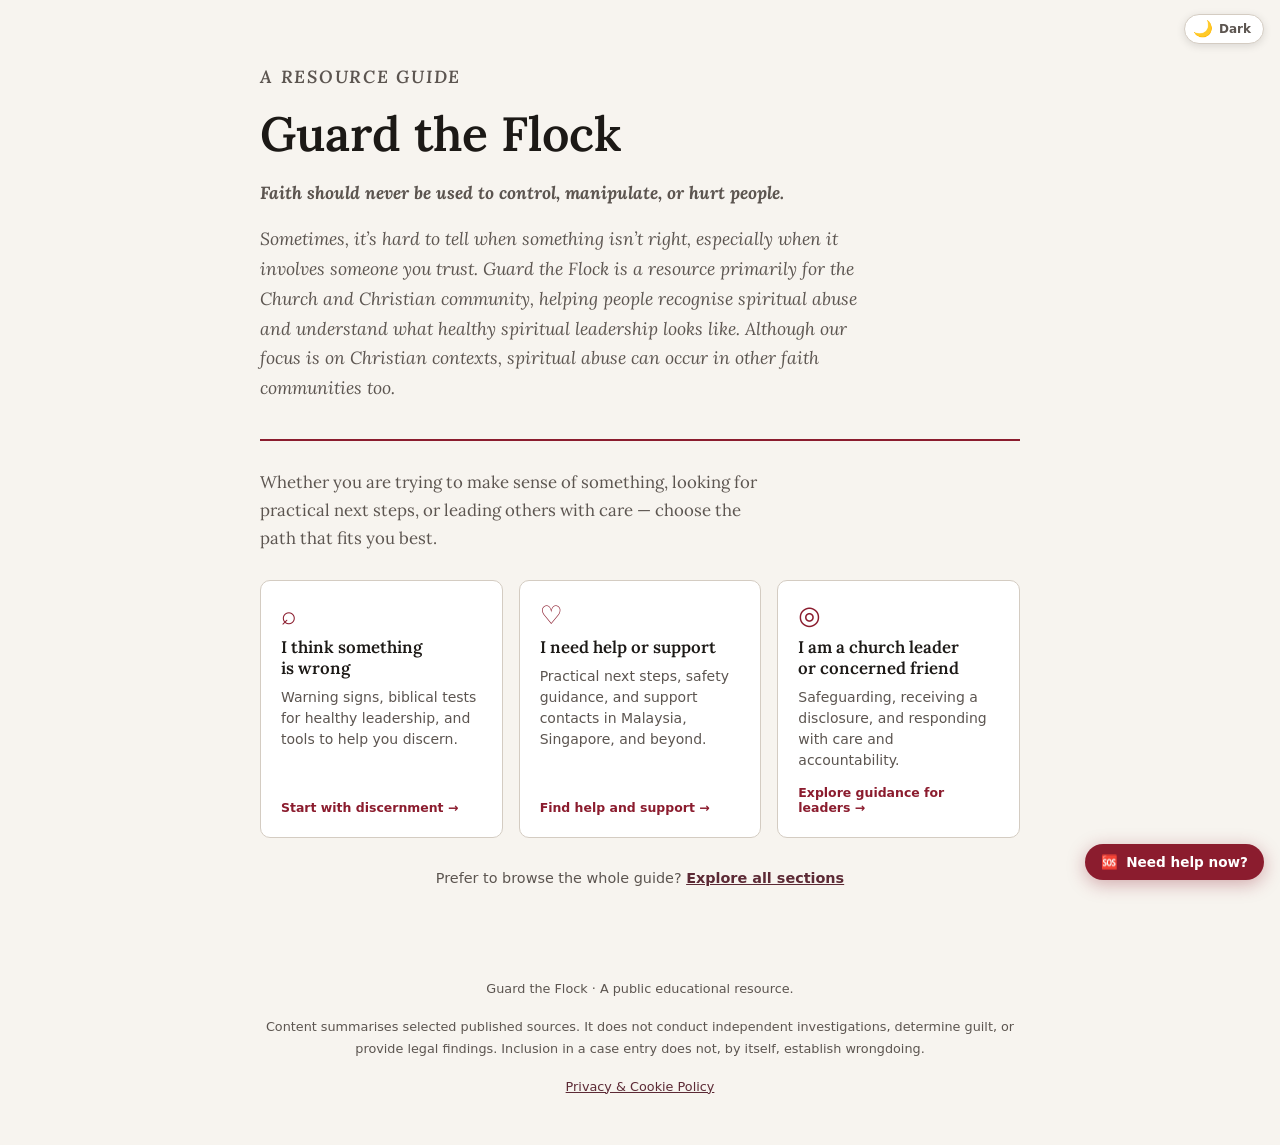
==== commit fc8d8f13: "Fix direct tab deep links" ====
--- a/index.html
+++ b/index.html
@@ -13,7 +13,7 @@
 <!-- End cookieyes banner -->
 
 <!-- Google tag (gtag.js) -->
-<script async src="https://www.googletagmanager.com/gtag/js?id=G-FK028TKV57"></script>
+<script async data-cookieyes="cookieyes-analytics" src="https://www.googletagmanager.com/gtag/js?id=G-FK028TKV57"></script>
 <script>
   window.dataLayer = window.dataLayer || [];
   function gtag(){dataLayer.push(arguments);}
@@ -21,8 +21,8 @@
   gtag('config', 'G-FK028TKV57');
 </script>
 
-<!-- Microsoft Clarity -->
-<script>
+<!-- Microsoft Clarity: load only after analytics consent -->
+<script data-cookieyes="cookieyes-analytics">
     (function(c,l,a,r,i,t,y){
         c[a]=c[a]||function(){(c[a].q=c[a].q||[]).push(arguments)};
         t=l.createElement(r);t.async=1;t.src="https://www.clarity.ms/tag/"+i+"?ref=bwt";
@@ -54,9 +54,6 @@
 <link rel="apple-touch-icon" sizes="180x180" href="/apple-touch-icon.png">
 <link rel="stylesheet" href="https://fonts.googleapis.com/css2?family=Lora:ital,wght@0,400;0,600;1,400&family=Inter:wght@400;500;600&display=swap">
 <link rel="stylesheet" href="phase1-ux.css">
-<link rel="preconnect" href="https://fonts.gstatic.com" crossorigin>
-<link rel="stylesheet" href="https://fonts.googleapis.com/css2?family=Fraunces:ital,opsz,wght@0,9..144,400;0,9..144,500;0,9..144,600;1,9..144,400&family=Source+Serif+4:opsz,wght@8..60,400;8..60,600&family=Figtree:wght@400;500;600;700&display=swap">
-<link rel="preload" as="image" href="assets/hero-dawn.jpg">
 
 <style>
 /* ── Design tokens ──────────────────────────────────────────────────────────
@@ -928,7 +925,6 @@
   #tab-contact .correction-policy { margin-top: 24px; }
   .nav-tabs { row-gap: 8px; }
   </style>
-<link rel="stylesheet" href="v2-design.css">
 
 <!-- Schema.org Structured Data (JSON-LD) for Search Engines & AI Citations -->
 <script type="application/ld+json">
@@ -1018,18 +1014,14 @@
   <span class="tt-label" id="tt-label">Dark</span>
 </button>
 
-<button type="button" class="help-now-btn" id="help-now-btn" aria-label="Need help now" aria-controls="tab-respond">
-  <span aria-hidden="true">🆘</span><span class="hn-label">Need help now?</span>
-</button>
-
-
-<div class="v2-topbar"><a class="v2-brand" href="#" id="v2-brand" aria-label="Guard the Flock — back to start"><svg viewBox="0 0 32 32" fill="none" aria-hidden="true"><path d="M16 3 5 7v8c0 7 4.7 11.6 11 14 6.3-2.4 11-7 11-14V7L16 3Z" stroke="currentColor" stroke-width="1.6" stroke-linejoin="round"/><path d="M20.5 9.5c0-1.8-1.3-3-3-3s-3 1.2-3 3v13" stroke="#E8C887" stroke-width="1.6" stroke-linecap="round"/></svg><span>Guard the Flock</span></a></div>
+<button type="button" class="help-now-btn" id="help-now-btn" aria-label="Need help now" aria-controls="tab-respond"><span aria-hidden="true">🆘</span><span class="hn-label">Need help now?</span></button>
+
 <div class="page-wrap" id="main-content" tabindex="-1">
 
   <!-- Header -->
   <header class="site-header">
     <p class="eyebrow">A resource guide</p>
-    <h1>Guard the <em>Flock</em></h1>
+    <h1>Guard the Flock</h1>
     <p><strong>Faith should never be used to control, manipulate, or hurt people.</strong></p>
     <p>Sometimes, it’s hard to tell when something isn’t right, especially when it involves someone you trust. Guard the Flock is a resource primarily for the Church and Christian community, helping people recognise spiritual abuse and understand what healthy spiritual leadership looks like. Although our focus is on Christian contexts, spiritual abuse can occur in other faith communities too.</p>
   </header>
@@ -1037,50 +1029,26 @@
   <div class="landing" id="path-landing" aria-label="Choose how to start">
     <p class="landing-intro">Whether you are trying to make sense of something, looking for practical next steps, or leading others with care — choose the path that fits you best.</p>
     <div class="path-cards">
-      <button type="button" class="path-card" data-path="discern" aria-label="I think something is wrong">
-        <span class="path-icon" aria-hidden="true"><svg viewBox="0 0 24 24" fill="none" stroke="currentColor" stroke-width="1.8" stroke-linecap="round"><circle cx="11" cy="11" r="6.5"/><path d="m20 20-4.2-4.2"/></svg></span>
-        <h2 class="path-title">I think something is wrong</h2>
-        <p class="path-desc">Warning signs, biblical tests for healthy leadership, and tools to help you discern.</p>
-        <span class="path-cta">Start with discernment →</span>
-      </button>
-      <button type="button" class="path-card" data-path="respond" aria-label="I need help or support now">
-        <span class="path-icon" aria-hidden="true"><svg viewBox="0 0 24 24" fill="none" stroke="currentColor" stroke-width="1.8" stroke-linecap="round" stroke-linejoin="round"><path d="M12 21s-7.5-4.6-7.5-10.2A4.3 4.3 0 0 1 12 8a4.3 4.3 0 0 1 7.5 2.8C19.5 16.4 12 21 12 21Z"/></svg></span>
-        <h2 class="path-title">I need help or support now</h2>
-        <p class="path-desc">Immediate steps, emergency contacts, and practical guidance if you or someone else may be at risk.</p>
-        <span class="path-cta">Get help →</span>
-      </button>
-      <button type="button" class="path-card" data-path="leaders" aria-label="I lead or care for others">
-        <span class="path-icon" aria-hidden="true"><svg viewBox="0 0 24 24" fill="none" stroke="currentColor" stroke-width="1.8" stroke-linejoin="round"><path d="M12 3 4.5 6v5.5c0 4.8 3.2 8 7.5 9.5 4.3-1.5 7.5-4.7 7.5-9.5V6L12 3Z"/><path d="m9 12 2 2 4-4" stroke-linecap="round"/></svg></span>
-        <h2 class="path-title">I lead or care for others</h2>
-        <p class="path-desc">Disclosure protocol, governance checklist, and a self-audit for pastors, elders, and cell leaders.</p>
-        <span class="path-cta">Leader resources →</span>
-      </button>
-    </div>
-    <p class="landing-alt">Or <button type="button" id="explore-all-btn">explore all sections</button> — start with a clear definition of spiritual abuse.</p>
-    <div class="v2-trust" aria-label="About this guide">
-      <div><b>Scripture-grounded</b><span>Biblical tests for healthy, servant-hearted leadership.</span></div>
-      <div><b>Research-informed</b><span>Draws on published studies and cited sources.</span></div>
-      <div><b>Safety first</b><span>Emergency contacts before any church process.</span></div>
-      <div><b>Free &amp; public</b><span>An open educational resource for everyone.</span></div>
-    </div>
-    <blockquote class="v2-verse">“Be shepherds of God’s flock that is under your care… not lording it over those entrusted to you, but being examples to the flock.”<cite>1 Peter 5:2–3</cite></blockquote>
+      <button type="button" class="path-card" data-path="discern" aria-label="I think something is wrong"><span class="path-icon" aria-hidden="true">⌕</span><h2 class="path-title">I think something is wrong</h2><p class="path-desc">Warning signs, biblical tests for healthy leadership, and tools to help you discern.</p><span class="path-cta">Start with discernment →</span></button>
+      <button type="button" class="path-card" data-path="respond" aria-label="I need help or support"><span class="path-icon" aria-hidden="true">♡</span><h2 class="path-title">I need help or support</h2><p class="path-desc">Practical next steps, safety guidance, and support contacts in Malaysia, Singapore, and beyond.</p><span class="path-cta">Find help and support →</span></button>
+      <button type="button" class="path-card" data-path="leaders" aria-label="I am a church leader or concerned friend"><span class="path-icon" aria-hidden="true">◎</span><h2 class="path-title">I am a church leader or concerned friend</h2><p class="path-desc">Safeguarding, receiving a disclosure, and responding with care and accountability.</p><span class="path-cta">Explore guidance for leaders →</span></button>
+    </div>
+    <p class="landing-alt">Prefer to browse the whole guide? <button type="button" id="explore-all-btn">Explore all sections</button></p>
   </div>
-
 
   <!-- Navigation -->
   <nav class="nav-tabs" role="tablist" aria-label="Guide sections">
     <button type="button" class="nav-tab nav-start-here" id="start-here-btn" aria-label="Show the path chooser landing again">Start here</button>
-    <button class="nav-tab" role="tab" aria-selected="false" data-tab="understand">Understand</button>
-    <button class="nav-tab" role="tab" aria-selected="false" data-tab="discern">Warning Signs &amp; Discern</button>
-    <button class="nav-tab" role="tab" aria-selected="false" data-tab="respond">Get Help</button>
+    <button class="nav-tab active" role="tab" aria-selected="true" data-tab="understand">Understand</button>
+    <button class="nav-tab" role="tab" aria-selected="false" data-tab="discern">Discern</button>
+    <button class="nav-tab" role="tab" aria-selected="false" data-tab="respond">Get Help / Respond</button>
     <button class="nav-tab" role="tab" aria-selected="false" data-tab="leaders">For Church Leaders</button>
-    <button class="nav-tab nav-priority" role="tab" aria-selected="false" data-tab="study-resources">Study &amp; Resources</button>
-    <button class="nav-tab nav-priority" role="tab" aria-selected="false" data-tab="cases">Documented Cases</button>
-    <button class="nav-tab nav-priority" role="tab" aria-selected="false" data-tab="news">Latest News</button>
-    <button class="nav-tab nav-more-item" role="tab" aria-selected="false" data-tab="faq">FAQ</button>
-    <button class="nav-tab nav-more-item" role="tab" aria-selected="false" data-tab="about">About Us</button>
-    <button class="nav-tab nav-more-item" role="tab" aria-selected="false" data-tab="contact">Contact</button>
-    <button type="button" class="nav-tab nav-more-toggle" id="nav-more-btn" aria-expanded="false" aria-controls="nav-more-panel" hidden>More</button>
+    <button class="nav-tab" role="tab" aria-selected="false" data-tab="cases">Documented Cases</button>
+    <button class="nav-tab" role="tab" aria-selected="false" data-tab="news">Latest News</button>
+    <button class="nav-tab" role="tab" aria-selected="false" data-tab="study-resources">Study &amp; Resources</button>
+    <button class="nav-tab" role="tab" aria-selected="false" data-tab="faq">FAQ</button>
+    <button class="nav-tab" role="tab" aria-selected="false" data-tab="about">About Us</button>
+    <button class="nav-tab" role="tab" aria-selected="false" data-tab="contact">Contact</button>
   </nav>
 
   <!-- ── Tab: Understand ─────────────────────────────────────────────────── -->
@@ -1285,16 +1253,9 @@
     <!-- ── Discernment section ── -->
     <hr style="margin: 40px 0 32px; border: none; border-top: 1px solid var(--border);">
     <p class="eyebrow">Spiritual discernment</p>
-    <!-- Phase 2: progressive disclosure -->
-    <div class="discern-layers">
-      <button type="button" class="layer-toggle" id="layer-deeper-btn" aria-expanded="false" aria-controls="discern-deeper">
-        <span class="layer-toggle-label">Go deeper — tests, decision tree &amp; study tools</span>
-        <span class="layer-toggle-hint">Optional · for careful reflection or groups</span>
-      </button>
-    </div>
+        <div class="discern-layers"><button type="button" class="layer-toggle" id="layer-deeper-btn" aria-expanded="false" aria-controls="discern-deeper"><span class="layer-toggle-label">Go deeper — tests, decision tree &amp; study tools</span><span class="layer-toggle-hint">Optional · for careful reflection or groups</span></button></div>
     <div id="discern-deeper" class="discern-deeper collapsed" hidden>
-
-    <h3 id="discern-tests" class="sec-sub" style="font-size: 1.4rem; margin-bottom: 10px; scroll-margin-top: 68px;">How to Test the Fruit</h3>
+<h3 id="discern-tests" class="sec-sub" style="font-size: 1.4rem; margin-bottom: 10px; scroll-margin-top: 68px;">How to Test the Fruit</h3>
 
     <div class="scripture-pull">
       "Watch out for false prophets. They come to you in sheep's clothing, but inwardly they are ferocious wolves. By their fruit you will recognise them."
@@ -1436,7 +1397,7 @@
       Use these questions to open a conversation in your cell group or small group. You do not need to have experienced spiritual abuse to benefit — developing discernment is a normal part of spiritual maturity. Take one or two questions per session rather than rushing through all five.
     </p>
 
-    <div class="steps discussion-steps" id="discussion-steps">
+    <div class="steps">
       <div class="step">
         <div class="step-body">
           <strong>How do you personally know when something is spiritually "off"?</strong>
@@ -1698,26 +1659,39 @@
     </div>
 
 
-  </div><!-- /discern-deeper -->
-
+    </div>
   </section>
 
   <!-- ── Tab: Get Help / Respond ──────────────────────────────────────────── -->
   <section class="section" id="tab-respond" role="tabpanel">
     <p class="eyebrow">If you are affected</p>
     <h2 id="respond-intro" class="sec-head">Get Help / Respond</h2>
-    <p style="margin-bottom:16px;">If you or someone else may be at risk, start here. You do not have to work through this alone. <strong>Safety comes before any internal church process.</strong></p>
-
-    <!-- Safety triage — first on the page -->
+    <p>If you are concerned about possible spiritual abuse, you do not have to work through it alone. <strong>These steps are not a sequence you must complete in order.</strong> Choose the response that fits the level of risk. Where safety or suspected criminal conduct is involved, getting appropriate help takes priority over internal church processes. If you are still trying to make sense of what you have observed, you can also <a href="#discern-signs" onclick="return navigateToSection('discern', 'discern-signs');" style="color:var(--accent);font-weight:600;text-underline-offset:3px;">review the warning signs</a> or the <a href="#four-tests-leader" onclick="return navigateToSection('discern', 'four-tests-leader');" style="color:var(--accent);font-weight:600;text-underline-offset:3px;">four tests for a spiritual leader</a>.</p>
+    <div class="banner">
+      <strong>Immediate danger:</strong> If you or someone else is in immediate physical danger, contact emergency services now. If a child or vulnerable person may be at risk, contact the appropriate safeguarding or child-protection authorities promptly. Do not wait for a church investigation or internal process to conclude.
+    </div>
+    <div class="banner">
+      <strong>Suspected crime or serious safeguarding concern:</strong> Report it promptly to the appropriate civil authorities or safeguarding agency, even if there is no immediate physical danger. You do not need to establish everything that happened, gather all the evidence, or seek church permission before raising a concern. Do not put yourself or anyone else at risk to collect information.
+    </div>
+    <div class="banner safe">
+      <strong>Harmful patterns without an immediate threat:</strong> Consider seeking independent support, recording relevant incidents where it is safe to do so, and exploring your options. You can take time to consider your response, provided doing so does not put anyone at risk or delay necessary reporting. Reporting duties and procedures vary by location.
+    </div>
+
+    <nav class="tab-toc" aria-label="Jump to section">
+      <a href="#respond-steps">Steps to take</a>
+      <a href="#respond-leader">For leaders &amp; witnesses</a>
+      <a href="#respond-tests">Used the 4 tests?</a>
+    </nav>
+
+    <!-- Safety triage -->
     <div class="triage-box">
       <h4>⚠ Before you proceed — check your situation</h4>
       <p style="font-size:.78rem;color:#92400e;margin-bottom:10px;line-height:1.55;"><strong>Location matters.</strong> Emergency numbers, child-protection obligations, reporting channels, and legal procedures differ by country. The contact details below include services in <strong>Malaysia &amp; Singapore</strong>. If you are in another country, please contact your local emergency services or relevant safeguarding authority — do not rely solely on the numbers listed here.</p>
-      <p class="last-reviewed" style="font-size:.8rem;color:var(--fg-muted);margin:8px 0 12px;">Support contacts last reviewed: <time datetime="2026-11-01">1 November 2026</time>. Always verify current numbers before relying on them.</p>
-      <p class="global-support-note" style="font-size:.85rem;line-height:1.65;margin:12px 0 16px;padding:12px 14px;background:var(--bg-alt);border-radius:8px;border:1px solid var(--border);">
+            <p class="global-support-note" style="font-size:.85rem;line-height:1.65;margin:12px 0 16px;padding:12px 14px;background:var(--bg-alt);border-radius:8px;border:1px solid var(--border);">
         <strong>Outside Malaysia &amp; Singapore:</strong>
         If you are in immediate danger, contact your local emergency services. For emotional crisis support, use <a href="https://findahelpline.com" target="_blank" rel="noopener noreferrer" style="color:var(--accent);font-weight:600;">Find a Helpline</a> to search for support options in your country. Availability, eligibility, and hours vary by location; check the service's own information before relying on it.
       </p>
-      <div class="triage-grid">
+<div class="triage-grid">
         <div class="triage-item">
           <div class="ti-label">🚨 Immediate danger</div>
           <strong>Call emergency services now</strong>
@@ -1751,19 +1725,6 @@
     <div class="banner safe">
       <strong>You are not alone, and this is not your fault.</strong> Spiritual abuse is a form of manipulation that often makes victims feel responsible. Please reach out for support.
     </div>
-
-    <div class="banner">
-      <strong>Suspected crime or serious safeguarding concern:</strong> Report it promptly to the appropriate civil authorities or safeguarding agency, even if there is no immediate physical danger. You do not need to establish everything that happened, gather all the evidence, or seek church permission before raising a concern. Do not put yourself or anyone else at risk to collect information.
-    </div>
-    <div class="banner safe">
-      <strong>Harmful patterns without an immediate threat:</strong> Consider seeking independent support, recording relevant incidents where it is safe to do so, and exploring your options. You can take time — provided that does not put anyone at risk or delay necessary reporting. If you are still trying to make sense of what you have observed, you can also <a href="#discern-signs" onclick="return navigateToSection('discern', 'discern-signs');" style="color:var(--accent);font-weight:600;text-underline-offset:3px;">review the warning signs</a> or the <a href="#four-tests-leader" onclick="return navigateToSection('discern', 'four-tests-leader');" style="color:var(--accent);font-weight:600;text-underline-offset:3px;">four tests for a spiritual leader</a>.
-    </div>
-
-    <nav class="tab-toc" aria-label="Jump to section">
-      <a href="#respond-steps">Steps to take</a>
-      <a href="#respond-leader">For leaders &amp; witnesses</a>
-      <a href="#respond-tests">Used the 4 tests?</a>
-    </nav>
 
     <!-- Support and clarity; not a mandatory sequence -->
     <h2 id="respond-steps" class="sec-head" style="margin-top: 32px;">Practical next steps</h2>
@@ -1866,10 +1827,6 @@
       <strong>If someone has disclosed abuse to you:</strong> Listen without interrupting. Believe the person's experience. Do not promise absolute confidentiality — statutory obligations may apply. Do not confront the accused alone. Prioritise the safety of the person harmed over the reputation of the institution.
     </div>
 
-    <div class="banner" style="margin-bottom:28px;">
-      <strong>Fair process still matters.</strong> Protecting the vulnerable comes first — and that is not the same as deciding guilt in advance. Where a formal process is needed, it should be independent, documented, and careful with evidence. The person who has come forward needs safety and support; the person accused also needs a process that is clear and not handled as informal gossip or a private confrontation. Both care for the harmed and integrity of process serve the church better than speed or secrecy.
-    </div>
-
     <h3 id="leaders-disclosure" class="sec-sub" style="margin-top: 12px; margin-bottom: 16px; scroll-margin-top: 68px;">7-Step Disclosure Protocol</h3>
     <p style="font-size:.88rem;color:var(--fg-muted);line-height:1.65;margin-bottom:16px;">When someone brings a concern or allegation to you, how you respond in the first hours matters enormously. Follow these steps in order.</p>
     <ol class="protocol-list">
@@ -2046,27 +2003,24 @@
     <p class="eyebrow">Reported cases &amp; documented patterns</p>
     <h2 id="cases-top" class="sec-head">Documented Cases</h2>
 
-    <div class="banner" style="margin-bottom:1.25rem;">
-      <strong>Spiritual abuse is the misuse of religious authority.</strong> Physical or sexual violence is never &ldquo;just a spiritual issue&rdquo; &mdash; it is also a safeguarding and, where relevant, a criminal matter. Some documented cases involve both. Where physical danger or crime is involved, contact the appropriate civil authorities; do not wait for an internal church process.
-    </div>
-
     <nav class="tab-toc" aria-label="Jump to section">
       <a href="#cases-individual">Individual named cases</a>
       <a href="#cases-category">Browse by theme</a>
       <a href="#cases-regional">Additional reporting sources</a>
     </nav>
 
-    <div class="warn-box" style="margin-bottom:1.25rem;">
+    <div class="warn-box" style="margin-bottom:2rem;">
       <strong>Editorial note:</strong> This page does <em>not</em> maintain its own database of named individuals. Each entry below cites published journalism, official investigation reports, or court records; this site does not itself adjudicate allegations. Each source has its own editorial standards, scope, and limitations. An allegation is not a finding; a civil lawsuit is not a criminal conviction; an institutional report is not a court verdict. We distinguish these throughout.
     </div>
-        <p style="margin-bottom:1.25rem;color:var(--fg-muted);">Why list cases at all? Patterns become visible only when reporting is collected. Awareness helps communities ask better questions and stop dismissing concerns as “just gossip.”</p>
-    <div class="cases-soft-gate" id="cases-content-note" role="note" aria-label="Content note for documented cases">
+
+    <p style="margin-bottom:2rem;color:var(--fg-muted);">Why document this at all? Because patterns become visible only when cases are collected. Awareness of documented abuse in Christian contexts helps communities ask better questions, spot similar dynamics early, and stop dismissing concerns as "just gossip." The journalism linked here has been verified, published, and, where relevant, updated with legal outcomes.</p>
+
+    <!-- ── Individual Named Cases ─────────────────────────────────────────── -->
+        <div class="cases-soft-gate" id="cases-content-note" role="note" aria-label="Content note for documented cases">
       <p><strong>Content note:</strong> The cases below describe real situations involving spiritual and sexual abuse, coercion, and institutional failure. Some linked reports may include distressing or graphic detail. You can skip this section or leave at any time. If you are currently in a harmful environment or feeling overwhelmed, consider starting with <button type="button" class="inline-goto" data-goto="respond">Get Help</button> or the <button type="button" class="inline-goto" data-goto="discern">warning signs</button>.</p>
     </div>
 
-    
-    <!-- ── Individual Named Cases ─────────────────────────────────────────── -->
-    <h3 id="cases-individual" class="sec-sub" style="margin-bottom:.5rem; scroll-margin-top: 68px;">Individual Named Cases</h3>
+<h3 id="cases-individual" class="sec-sub" style="margin-bottom:.5rem; scroll-margin-top: 68px;">Individual Named Cases</h3>
     <p style="font-size:.88rem;color:var(--fg-muted);margin-bottom:1.5rem;">Specific cases drawn from independent journalism and official investigations, most recent first. Each carries an evidence status label — see the FAQ (linked in the footer) for what these mean. An allegation is not a finding; a civil lawsuit is not a conviction; an institutional report is not a criminal charge.</p>
 
     <!-- Filter bar -->
@@ -2465,7 +2419,7 @@
           <span style="font-size:1.2rem;">🌐</span>
           <strong>Global Investigations</strong>
         </div>
-        <p style="font-size:.9rem;">Long-form investigative journalism aggregating cases across denominations and borders. These are the most thorough documented records publicly available.</p>
+        <p style="font-size:.9rem;">Selected publishers reporting on church abuse, safeguarding, and institutional accountability across denominations and regions. Follow the original reporting and assess each article according to its evidence and legal status.</p>
         <ul style="margin-top:.75rem;padding-left:1.2rem;font-size:.9rem;">
           <li><a href="https://www.bbc.co.uk/search?q=church%20abuse" target="_blank" rel="noopener">BBC: Church Abuse — multi-country investigations</a></li>
           <li><a href="https://roysreport.com/" target="_blank" rel="noopener">The Roys Report — Julie Roys; investigative accountability journalism on Christian leaders and organisations</a></li>
@@ -2501,8 +2455,6 @@
     </div>
 
   <div class="related-links" aria-label="Related sections" style="margin-top:32px;padding:18px 20px;background:var(--bg-alt);border-radius:8px;"><h3>Continue exploring</h3><p>Compare documented examples with the warning signs and practical guidance elsewhere on this site:</p><ul><li><a href="#discern-signs" onclick="return navigateToSection('discern','discern-signs')">Review warning signs and patterns</a></li><li><a href="#respond-intro" onclick="return navigateToSection('respond','respond-intro')">Find practical help and response options</a></li><li><a href="#study-top" onclick="return navigateToSection('study-resources','study-top')">Explore study materials and further reading</a></li></ul></div>
-  
-
   </section>
 
   <!-- ── Tab: Latest News ─────────────────────────────────────────────────── -->
@@ -2954,7 +2906,7 @@
     </div>
 
 
-  <div class="related-links-wrap"><div class="related-links" aria-label="Related sections" style="margin-top:32px;padding:18px 20px;background:var(--bg-alt);border-radius:8px;"><h3>Put learning into practice</h3><p>Use these resources alongside the site's practical and discernment guides:</p><ul><li><a href="#understand-what" onclick="return navigateToSection('understand','understand-what')">Understand spiritual abuse</a></li><li><a href="#discern-signs" onclick="return navigateToSection('discern','discern-signs')">Recognise warning signs and test leadership</a></li><li><a href="#leaders-top" onclick="return navigateToSection('leaders','leaders-top')">Explore guidance for church leaders</a></li></ul></div></div>
+  <div class="related-links" aria-label="Related sections" style="margin-top:32px;padding:18px 20px;background:var(--bg-alt);border-radius:8px;"><h3>Put learning into practice</h3><p>Use these resources alongside the site's practical and discernment guides:</p><ul><li><a href="#understand-what" onclick="return navigateToSection('understand','understand-what')">Understand spiritual abuse</a></li><li><a href="#discern-signs" onclick="return navigateToSection('discern','discern-signs')">Recognise warning signs and test leadership</a></li><li><a href="#leaders-top" onclick="return navigateToSection('leaders','leaders-top')">Explore guidance for church leaders</a></li></ul></div>
   </section>
 
   <!-- ── Tab: FAQ ────────────────────────────────────────────────────────── -->
@@ -3056,11 +3008,9 @@
         </div>
       </div>
 
-    
-<div class="related-links" aria-label="Related sections" style="margin-top:32px;padding:18px 20px;background:var(--bg-alt);border-radius:8px;"><h3>Need to go further?</h3><ul><li><a href="#discern-signs" onclick="return navigateToSection('discern','discern-signs')">Review warning signs and discernment tools</a></li><li><a href="#respond-intro" onclick="return navigateToSection('respond','respond-intro')">Explore practical next steps and support</a></li><li><a href="#contact-top" onclick="return navigateToSection('contact','contact-top')">Send a correction, response, or question</a></li></ul></div>
     </div>
   </div>
-  
+  <div class="related-links" aria-label="Related sections" style="margin-top:32px;padding:18px 20px;background:var(--bg-alt);border-radius:8px;"><h3>Need to go further?</h3><ul><li><a href="#discern-signs" onclick="return navigateToSection('discern','discern-signs')">Review warning signs and discernment tools</a></li><li><a href="#respond-intro" onclick="return navigateToSection('respond','respond-intro')">Explore practical next steps and support</a></li><li><a href="#contact-top" onclick="return navigateToSection('contact','contact-top')">Send a correction, response, or question</a></li></ul></div>
   </section>
 
   <!-- ── Tab: About Us ────────────────────────────────────────────────────── -->
@@ -3100,12 +3050,12 @@
         <strong>What this site is — and is not:</strong> Guard the Flock is an educational and information resource. It does not conduct independent investigations, determine guilt, provide legal or clinical advice, or replace professional safeguarding services or civil authorities. Inclusion in a documented case entry does not, by itself, establish wrongdoing.
       </div>
       <p style="margin-top: 22px;">We believe protecting people and pursuing truth are not opposed to loving the church. They are part of it.</p>
-      <div class="related-links" aria-label="Related sections" style="margin-top:32px;padding:18px 20px;background:var(--bg-alt);border-radius:8px;"><h3>Explore the resource</h3><ul><li><a href="#study-top" onclick="return navigateToSection('study-resources','study-top')">Read the study guide and recommended resources</a></li><li><a href="#cases-top" onclick="return navigateToSection('cases','cases-top')">Review documented public cases and sources</a></li><li><a href="#contact-top" onclick="return navigateToSection('contact','contact-top')">Contact Guard the Flock</a></li></ul></div>
-    </div>
+    </div>
+  <div class="related-links" aria-label="Related sections" style="margin-top:32px;padding:18px 20px;background:var(--bg-alt);border-radius:8px;"><h3>Explore the resource</h3><ul><li><a href="#study-top" onclick="return navigateToSection('study-resources','study-top')">Read the study guide and recommended resources</a></li><li><a href="#cases-top" onclick="return navigateToSection('cases','cases-top')">Review documented public cases and sources</a></li><li><a href="#contact-top" onclick="return navigateToSection('contact','contact-top')">Contact Guard the Flock</a></li></ul></div>
   </section>
 
   <!-- ── Tab: Contact ─────────────────────────────────────────────────────── -->
-  <section id="tab-contact" class="section" role="tabpanel" aria-label="Contact Guard the Flock">
+  <section id="tab-contact" class="section" role="tabpanel" aria-label="Contact Guard the Flock" data-clarity-mask="True">
     <div id="contact-top" class="faq-standalone">
     <p class="eyebrow">Correspondence</p>
     <h2>Contact Guard the Flock</h2>
@@ -3125,16 +3075,15 @@
       <p style="margin-top: 10px; font-size: .78rem; color: var(--fg-muted); border-top: 1px solid var(--border); padding-top: 10px;">
         <strong>A note about correspondence:</strong> Please avoid sending sensitive personal information or private documents unless they are necessary to explain your enquiry. Do not assume that correspondence is confidential or that an immediate response is possible. This email address is not an emergency reporting service. If you or someone else is in immediate danger, contact your local emergency services or appropriate safeguarding authorities.
       </p>
-    
-<div class="related-links" aria-label="Related sections" style="margin-top:32px;padding:18px 20px;background:var(--bg-alt);border-radius:8px;"><h3>Explore before you write</h3><ul><li><a href="#cases-top" onclick="return navigateToSection('cases','cases-top')">Browse documented cases and their sources</a></li><li><a href="#study-top" onclick="return navigateToSection('study-resources','study-top')">Check existing study materials and further reading</a></li><li><a href="#about-top" onclick="return navigateToSection('about','about-top')">Learn about the site's purpose and editorial commitments</a></li></ul></div>
     </div>
   </div>
-  
+  <div class="related-links" aria-label="Related sections" style="margin-top:32px;padding:18px 20px;background:var(--bg-alt);border-radius:8px;"><h3>Explore before you write</h3><ul><li><a href="#cases-top" onclick="return navigateToSection('cases','cases-top')">Browse documented cases and their sources</a></li><li><a href="#study-top" onclick="return navigateToSection('study-resources','study-top')">Check existing study materials and further reading</a></li><li><a href="#about-top" onclick="return navigateToSection('about','about-top')">Learn about the site's purpose and editorial commitments</a></li></ul></div>
   </section>
 
   <footer>
     <p>Guard the Flock &middot; A public educational resource.</p>
     <p style="margin-top: 4px;">Content summarises selected published sources. It does not conduct independent investigations, determine guilt, or provide legal findings. Inclusion in a case entry does not, by itself, establish wrongdoing.</p>
+    <p style="margin-top: 12px;"><a href="/privacy-policy.html">Privacy &amp; Cookie Policy</a></p>
   </footer>
 
 </div>
@@ -3181,8 +3130,18 @@
       return;
     }
 
-    // Direct tab links, e.g. /#discern or /#cases.
-    if (activateTab(hash, false)) return;
+    // Direct tab links, e.g. /#understand, /#discern or /#cases.
+    if (activateTab(hash, false)) {
+      if (shouldScroll) {
+        requestAnimationFrame(function() {
+          requestAnimationFrame(function() {
+            const nav = document.querySelector('.nav-tabs');
+            if (nav) nav.scrollIntoView({ behavior: 'auto', block: 'start' });
+          });
+        });
+      }
+      return;
+    }
 
     // Preserve deep links to specific content within a tab.
     const target = document.getElementById(hash);
@@ -3271,8 +3230,9 @@
   });
   // ── Latest News RSS feed loader ──────────────────────────────────────────
   // The scheduled GitHub Action builds this static snapshot from publisher RSS.
+  // Load the snapshot from the deployed site. The source GitHub repository is private,
+  // so raw.githubusercontent.com is not a public fallback for anonymous visitors.
   const NEWS_DATA_URL = 'data/news.json';
-  // The source repository is private; use the public Pages asset as the fallback.
   const NEWS_DATA_BACKUP_URL = 'https://guardtheflock.pages.dev/data/news.json';
   const NEWS_TIMEOUT_MS = 12000;
 
@@ -3353,7 +3313,7 @@
       try {
         data = await loadNewsData(NEWS_DATA_BACKUP_URL);
       } catch (backupError) {
-        if (feed) feed.innerHTML = '<div style="padding:2rem;text-align:center;color:var(--fg-muted);font-size:.9rem;">The latest news snapshot is temporarily unavailable. Please try again later or use the publisher links in Documented Cases.</div>';
+        if (feed) feed.innerHTML = '<div style="padding:2rem;text-align:center;color:var(--fg-muted);font-size:.9rem;">The latest news snapshot is temporarily unavailable. Please try again later.</div>';
         if (status) status.textContent = 'News data could not be loaded.';
         return;
       }
@@ -3366,7 +3326,7 @@
         date: item.date || '',
         author: typeof item.author === 'string' ? item.author.substring(0, 100) : '',
         source: item.source || 'Publisher',
-        topic: item.topic || 'church-accountability'
+      topic: item.topic || 'church-accountability'
       }));
     loaded = Array.isArray(data.sources)
       ? data.sources.length
@@ -3468,15 +3428,7 @@
     } catch(e) {}
   })();
 </script>
-
 <script src="phase1-ux.js"></script>
-<script>
-(function(){
-  var b=document.getElementById('v2-brand'),s=document.getElementById('start-here-btn');
-  if(b) b.addEventListener('click',function(e){e.preventDefault(); if(s) s.click(); else window.scrollTo({top:0,behavior:'smooth'});});
-  function onScroll(){document.body.classList.toggle('v2-scrolled', window.scrollY>40);}
-  window.addEventListener('scroll',onScroll,{passive:true}); onScroll();
-})();
-</script><!-- Cloudflare Web Analytics --><script type='module' src='https://static.cloudflareinsights.com/beacon.min.js' data-cf-beacon='{"token": "0a4075241ec14b4eba273d1cd1a8001b"}'></script><!-- End Cloudflare Web Analytics -->
+<!-- Cloudflare Web Analytics --><script type='module' data-cookieyes="cookieyes-performance" src='https://static.cloudflareinsights.com/beacon.min.js' data-cf-beacon='{"token": "0a4075241ec14b4eba273d1cd1a8001b"}'></script><!-- End Cloudflare Web Analytics -->
 </body>
 </html>
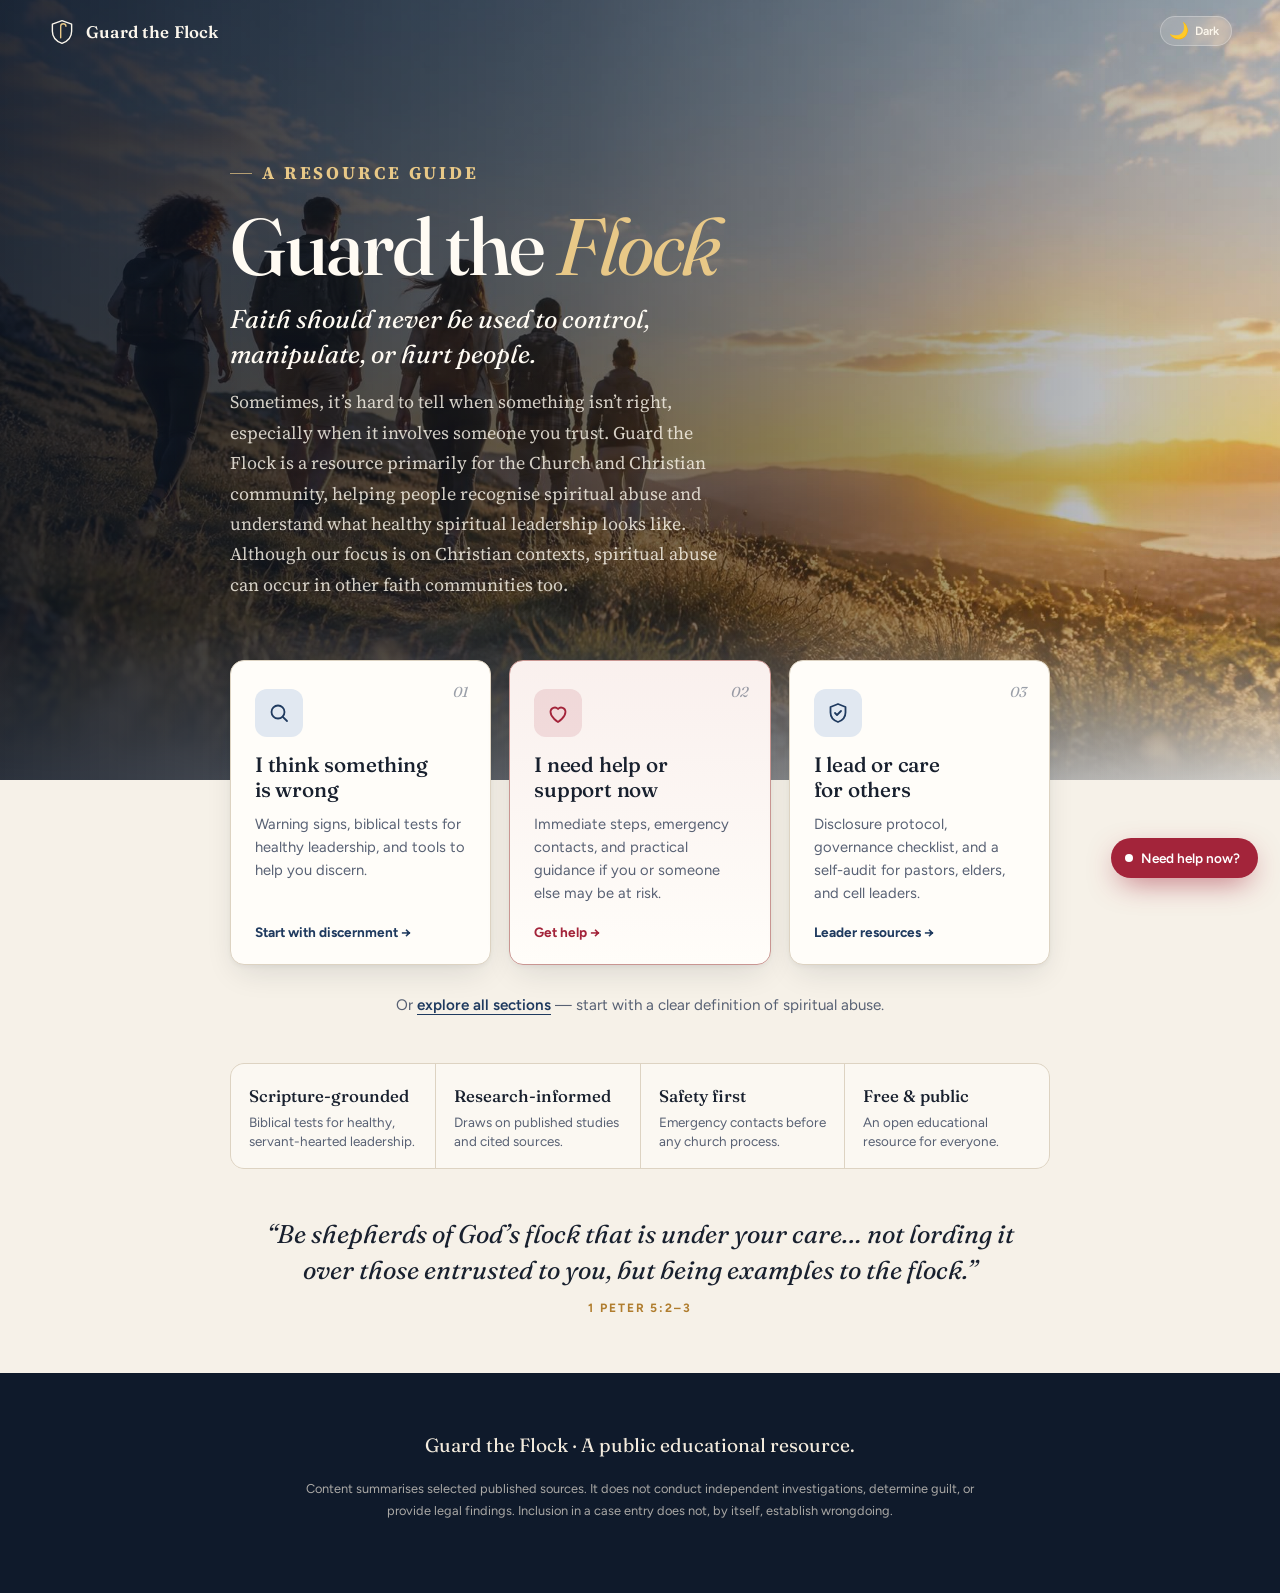
==== commit 14686034: "Fix direct tab deep links" ====
--- a/index.html
+++ b/index.html
@@ -13,7 +13,7 @@
 <!-- End cookieyes banner -->
 
 <!-- Google tag (gtag.js) -->
-<script async data-cookieyes="cookieyes-analytics" src="https://www.googletagmanager.com/gtag/js?id=G-FK028TKV57"></script>
+<script async src="https://www.googletagmanager.com/gtag/js?id=G-FK028TKV57"></script>
 <script>
   window.dataLayer = window.dataLayer || [];
   function gtag(){dataLayer.push(arguments);}
@@ -21,8 +21,8 @@
   gtag('config', 'G-FK028TKV57');
 </script>
 
-<!-- Microsoft Clarity: load only after analytics consent -->
-<script data-cookieyes="cookieyes-analytics">
+<!-- Microsoft Clarity -->
+<script>
     (function(c,l,a,r,i,t,y){
         c[a]=c[a]||function(){(c[a].q=c[a].q||[]).push(arguments)};
         t=l.createElement(r);t.async=1;t.src="https://www.clarity.ms/tag/"+i+"?ref=bwt";
@@ -54,6 +54,9 @@
 <link rel="apple-touch-icon" sizes="180x180" href="/apple-touch-icon.png">
 <link rel="stylesheet" href="https://fonts.googleapis.com/css2?family=Lora:ital,wght@0,400;0,600;1,400&family=Inter:wght@400;500;600&display=swap">
 <link rel="stylesheet" href="phase1-ux.css">
+<link rel="preconnect" href="https://fonts.gstatic.com" crossorigin>
+<link rel="stylesheet" href="https://fonts.googleapis.com/css2?family=Fraunces:ital,opsz,wght@0,9..144,400;0,9..144,500;0,9..144,600;1,9..144,400&family=Source+Serif+4:opsz,wght@8..60,400;8..60,600&family=Figtree:wght@400;500;600;700&display=swap">
+<link rel="preload" as="image" href="assets/hero-dawn.jpg">
 
 <style>
 /* ── Design tokens ──────────────────────────────────────────────────────────
@@ -925,6 +928,7 @@
   #tab-contact .correction-policy { margin-top: 24px; }
   .nav-tabs { row-gap: 8px; }
   </style>
+<link rel="stylesheet" href="v2-design.css">
 
 <!-- Schema.org Structured Data (JSON-LD) for Search Engines & AI Citations -->
 <script type="application/ld+json">
@@ -1014,14 +1018,18 @@
   <span class="tt-label" id="tt-label">Dark</span>
 </button>
 
-<button type="button" class="help-now-btn" id="help-now-btn" aria-label="Need help now" aria-controls="tab-respond"><span aria-hidden="true">🆘</span><span class="hn-label">Need help now?</span></button>
-
+<button type="button" class="help-now-btn" id="help-now-btn" aria-label="Need help now" aria-controls="tab-respond">
+  <span aria-hidden="true">🆘</span><span class="hn-label">Need help now?</span>
+</button>
+
+
+<div class="v2-topbar"><a class="v2-brand" href="#" id="v2-brand" aria-label="Guard the Flock — back to start"><svg viewBox="0 0 32 32" fill="none" aria-hidden="true"><path d="M16 3 5 7v8c0 7 4.7 11.6 11 14 6.3-2.4 11-7 11-14V7L16 3Z" stroke="currentColor" stroke-width="1.6" stroke-linejoin="round"/><path d="M20.5 9.5c0-1.8-1.3-3-3-3s-3 1.2-3 3v13" stroke="#E8C887" stroke-width="1.6" stroke-linecap="round"/></svg><span>Guard the Flock</span></a></div>
 <div class="page-wrap" id="main-content" tabindex="-1">
 
   <!-- Header -->
   <header class="site-header">
     <p class="eyebrow">A resource guide</p>
-    <h1>Guard the Flock</h1>
+    <h1>Guard the <em>Flock</em></h1>
     <p><strong>Faith should never be used to control, manipulate, or hurt people.</strong></p>
     <p>Sometimes, it’s hard to tell when something isn’t right, especially when it involves someone you trust. Guard the Flock is a resource primarily for the Church and Christian community, helping people recognise spiritual abuse and understand what healthy spiritual leadership looks like. Although our focus is on Christian contexts, spiritual abuse can occur in other faith communities too.</p>
   </header>
@@ -1029,26 +1037,50 @@
   <div class="landing" id="path-landing" aria-label="Choose how to start">
     <p class="landing-intro">Whether you are trying to make sense of something, looking for practical next steps, or leading others with care — choose the path that fits you best.</p>
     <div class="path-cards">
-      <button type="button" class="path-card" data-path="discern" aria-label="I think something is wrong"><span class="path-icon" aria-hidden="true">⌕</span><h2 class="path-title">I think something is wrong</h2><p class="path-desc">Warning signs, biblical tests for healthy leadership, and tools to help you discern.</p><span class="path-cta">Start with discernment →</span></button>
-      <button type="button" class="path-card" data-path="respond" aria-label="I need help or support"><span class="path-icon" aria-hidden="true">♡</span><h2 class="path-title">I need help or support</h2><p class="path-desc">Practical next steps, safety guidance, and support contacts in Malaysia, Singapore, and beyond.</p><span class="path-cta">Find help and support →</span></button>
-      <button type="button" class="path-card" data-path="leaders" aria-label="I am a church leader or concerned friend"><span class="path-icon" aria-hidden="true">◎</span><h2 class="path-title">I am a church leader or concerned friend</h2><p class="path-desc">Safeguarding, receiving a disclosure, and responding with care and accountability.</p><span class="path-cta">Explore guidance for leaders →</span></button>
-    </div>
-    <p class="landing-alt">Prefer to browse the whole guide? <button type="button" id="explore-all-btn">Explore all sections</button></p>
+      <button type="button" class="path-card" data-path="discern" aria-label="I think something is wrong">
+        <span class="path-icon" aria-hidden="true"><svg viewBox="0 0 24 24" fill="none" stroke="currentColor" stroke-width="1.8" stroke-linecap="round"><circle cx="11" cy="11" r="6.5"/><path d="m20 20-4.2-4.2"/></svg></span>
+        <h2 class="path-title">I think something is wrong</h2>
+        <p class="path-desc">Warning signs, biblical tests for healthy leadership, and tools to help you discern.</p>
+        <span class="path-cta">Start with discernment →</span>
+      </button>
+      <button type="button" class="path-card" data-path="respond" aria-label="I need help or support now">
+        <span class="path-icon" aria-hidden="true"><svg viewBox="0 0 24 24" fill="none" stroke="currentColor" stroke-width="1.8" stroke-linecap="round" stroke-linejoin="round"><path d="M12 21s-7.5-4.6-7.5-10.2A4.3 4.3 0 0 1 12 8a4.3 4.3 0 0 1 7.5 2.8C19.5 16.4 12 21 12 21Z"/></svg></span>
+        <h2 class="path-title">I need help or support now</h2>
+        <p class="path-desc">Immediate steps, emergency contacts, and practical guidance if you or someone else may be at risk.</p>
+        <span class="path-cta">Get help →</span>
+      </button>
+      <button type="button" class="path-card" data-path="leaders" aria-label="I lead or care for others">
+        <span class="path-icon" aria-hidden="true"><svg viewBox="0 0 24 24" fill="none" stroke="currentColor" stroke-width="1.8" stroke-linejoin="round"><path d="M12 3 4.5 6v5.5c0 4.8 3.2 8 7.5 9.5 4.3-1.5 7.5-4.7 7.5-9.5V6L12 3Z"/><path d="m9 12 2 2 4-4" stroke-linecap="round"/></svg></span>
+        <h2 class="path-title">I lead or care for others</h2>
+        <p class="path-desc">Disclosure protocol, governance checklist, and a self-audit for pastors, elders, and cell leaders.</p>
+        <span class="path-cta">Leader resources →</span>
+      </button>
+    </div>
+    <p class="landing-alt">Or <button type="button" id="explore-all-btn">explore all sections</button> — start with a clear definition of spiritual abuse.</p>
+    <div class="v2-trust" aria-label="About this guide">
+      <div><b>Scripture-grounded</b><span>Biblical tests for healthy, servant-hearted leadership.</span></div>
+      <div><b>Research-informed</b><span>Draws on published studies and cited sources.</span></div>
+      <div><b>Safety first</b><span>Emergency contacts before any church process.</span></div>
+      <div><b>Free &amp; public</b><span>An open educational resource for everyone.</span></div>
+    </div>
+    <blockquote class="v2-verse">“Be shepherds of God’s flock that is under your care… not lording it over those entrusted to you, but being examples to the flock.”<cite>1 Peter 5:2–3</cite></blockquote>
   </div>
+
 
   <!-- Navigation -->
   <nav class="nav-tabs" role="tablist" aria-label="Guide sections">
     <button type="button" class="nav-tab nav-start-here" id="start-here-btn" aria-label="Show the path chooser landing again">Start here</button>
-    <button class="nav-tab active" role="tab" aria-selected="true" data-tab="understand">Understand</button>
-    <button class="nav-tab" role="tab" aria-selected="false" data-tab="discern">Discern</button>
-    <button class="nav-tab" role="tab" aria-selected="false" data-tab="respond">Get Help / Respond</button>
+    <button class="nav-tab" role="tab" aria-selected="false" data-tab="understand">Understand</button>
+    <button class="nav-tab" role="tab" aria-selected="false" data-tab="discern">Warning Signs &amp; Discern</button>
+    <button class="nav-tab" role="tab" aria-selected="false" data-tab="respond">Get Help</button>
     <button class="nav-tab" role="tab" aria-selected="false" data-tab="leaders">For Church Leaders</button>
-    <button class="nav-tab" role="tab" aria-selected="false" data-tab="cases">Documented Cases</button>
-    <button class="nav-tab" role="tab" aria-selected="false" data-tab="news">Latest News</button>
-    <button class="nav-tab" role="tab" aria-selected="false" data-tab="study-resources">Study &amp; Resources</button>
-    <button class="nav-tab" role="tab" aria-selected="false" data-tab="faq">FAQ</button>
-    <button class="nav-tab" role="tab" aria-selected="false" data-tab="about">About Us</button>
-    <button class="nav-tab" role="tab" aria-selected="false" data-tab="contact">Contact</button>
+    <button class="nav-tab nav-priority" role="tab" aria-selected="false" data-tab="study-resources">Study &amp; Resources</button>
+    <button class="nav-tab nav-priority" role="tab" aria-selected="false" data-tab="cases">Documented Cases</button>
+    <button class="nav-tab nav-priority" role="tab" aria-selected="false" data-tab="news">Latest News</button>
+    <button class="nav-tab nav-more-item" role="tab" aria-selected="false" data-tab="faq">FAQ</button>
+    <button class="nav-tab nav-more-item" role="tab" aria-selected="false" data-tab="about">About Us</button>
+    <button class="nav-tab nav-more-item" role="tab" aria-selected="false" data-tab="contact">Contact</button>
+    <button type="button" class="nav-tab nav-more-toggle" id="nav-more-btn" aria-expanded="false" aria-controls="nav-more-panel" hidden>More</button>
   </nav>
 
   <!-- ── Tab: Understand ─────────────────────────────────────────────────── -->
@@ -1253,9 +1285,16 @@
     <!-- ── Discernment section ── -->
     <hr style="margin: 40px 0 32px; border: none; border-top: 1px solid var(--border);">
     <p class="eyebrow">Spiritual discernment</p>
-        <div class="discern-layers"><button type="button" class="layer-toggle" id="layer-deeper-btn" aria-expanded="false" aria-controls="discern-deeper"><span class="layer-toggle-label">Go deeper — tests, decision tree &amp; study tools</span><span class="layer-toggle-hint">Optional · for careful reflection or groups</span></button></div>
+    <!-- Phase 2: progressive disclosure -->
+    <div class="discern-layers">
+      <button type="button" class="layer-toggle" id="layer-deeper-btn" aria-expanded="false" aria-controls="discern-deeper">
+        <span class="layer-toggle-label">Go deeper — tests, decision tree &amp; study tools</span>
+        <span class="layer-toggle-hint">Optional · for careful reflection or groups</span>
+      </button>
+    </div>
     <div id="discern-deeper" class="discern-deeper collapsed" hidden>
-<h3 id="discern-tests" class="sec-sub" style="font-size: 1.4rem; margin-bottom: 10px; scroll-margin-top: 68px;">How to Test the Fruit</h3>
+
+    <h3 id="discern-tests" class="sec-sub" style="font-size: 1.4rem; margin-bottom: 10px; scroll-margin-top: 68px;">How to Test the Fruit</h3>
 
     <div class="scripture-pull">
       "Watch out for false prophets. They come to you in sheep's clothing, but inwardly they are ferocious wolves. By their fruit you will recognise them."
@@ -1397,7 +1436,7 @@
       Use these questions to open a conversation in your cell group or small group. You do not need to have experienced spiritual abuse to benefit — developing discernment is a normal part of spiritual maturity. Take one or two questions per session rather than rushing through all five.
     </p>
 
-    <div class="steps">
+    <div class="steps discussion-steps" id="discussion-steps">
       <div class="step">
         <div class="step-body">
           <strong>How do you personally know when something is spiritually "off"?</strong>
@@ -1659,39 +1698,26 @@
     </div>
 
 
-    </div>
+  </div><!-- /discern-deeper -->
+
   </section>
 
   <!-- ── Tab: Get Help / Respond ──────────────────────────────────────────── -->
   <section class="section" id="tab-respond" role="tabpanel">
     <p class="eyebrow">If you are affected</p>
     <h2 id="respond-intro" class="sec-head">Get Help / Respond</h2>
-    <p>If you are concerned about possible spiritual abuse, you do not have to work through it alone. <strong>These steps are not a sequence you must complete in order.</strong> Choose the response that fits the level of risk. Where safety or suspected criminal conduct is involved, getting appropriate help takes priority over internal church processes. If you are still trying to make sense of what you have observed, you can also <a href="#discern-signs" onclick="return navigateToSection('discern', 'discern-signs');" style="color:var(--accent);font-weight:600;text-underline-offset:3px;">review the warning signs</a> or the <a href="#four-tests-leader" onclick="return navigateToSection('discern', 'four-tests-leader');" style="color:var(--accent);font-weight:600;text-underline-offset:3px;">four tests for a spiritual leader</a>.</p>
-    <div class="banner">
-      <strong>Immediate danger:</strong> If you or someone else is in immediate physical danger, contact emergency services now. If a child or vulnerable person may be at risk, contact the appropriate safeguarding or child-protection authorities promptly. Do not wait for a church investigation or internal process to conclude.
-    </div>
-    <div class="banner">
-      <strong>Suspected crime or serious safeguarding concern:</strong> Report it promptly to the appropriate civil authorities or safeguarding agency, even if there is no immediate physical danger. You do not need to establish everything that happened, gather all the evidence, or seek church permission before raising a concern. Do not put yourself or anyone else at risk to collect information.
-    </div>
-    <div class="banner safe">
-      <strong>Harmful patterns without an immediate threat:</strong> Consider seeking independent support, recording relevant incidents where it is safe to do so, and exploring your options. You can take time to consider your response, provided doing so does not put anyone at risk or delay necessary reporting. Reporting duties and procedures vary by location.
-    </div>
-
-    <nav class="tab-toc" aria-label="Jump to section">
-      <a href="#respond-steps">Steps to take</a>
-      <a href="#respond-leader">For leaders &amp; witnesses</a>
-      <a href="#respond-tests">Used the 4 tests?</a>
-    </nav>
-
-    <!-- Safety triage -->
+    <p style="margin-bottom:16px;">If you or someone else may be at risk, start here. You do not have to work through this alone. <strong>Safety comes before any internal church process.</strong></p>
+
+    <!-- Safety triage — first on the page -->
     <div class="triage-box">
       <h4>⚠ Before you proceed — check your situation</h4>
       <p style="font-size:.78rem;color:#92400e;margin-bottom:10px;line-height:1.55;"><strong>Location matters.</strong> Emergency numbers, child-protection obligations, reporting channels, and legal procedures differ by country. The contact details below include services in <strong>Malaysia &amp; Singapore</strong>. If you are in another country, please contact your local emergency services or relevant safeguarding authority — do not rely solely on the numbers listed here.</p>
-            <p class="global-support-note" style="font-size:.85rem;line-height:1.65;margin:12px 0 16px;padding:12px 14px;background:var(--bg-alt);border-radius:8px;border:1px solid var(--border);">
+      <p class="last-reviewed" style="font-size:.8rem;color:var(--fg-muted);margin:8px 0 12px;">Support contacts last reviewed: <time datetime="2026-11-01">1 November 2026</time>. Always verify current numbers before relying on them.</p>
+      <p class="global-support-note" style="font-size:.85rem;line-height:1.65;margin:12px 0 16px;padding:12px 14px;background:var(--bg-alt);border-radius:8px;border:1px solid var(--border);">
         <strong>Outside Malaysia &amp; Singapore:</strong>
         If you are in immediate danger, contact your local emergency services. For emotional crisis support, use <a href="https://findahelpline.com" target="_blank" rel="noopener noreferrer" style="color:var(--accent);font-weight:600;">Find a Helpline</a> to search for support options in your country. Availability, eligibility, and hours vary by location; check the service's own information before relying on it.
       </p>
-<div class="triage-grid">
+      <div class="triage-grid">
         <div class="triage-item">
           <div class="ti-label">🚨 Immediate danger</div>
           <strong>Call emergency services now</strong>
@@ -1725,6 +1751,19 @@
     <div class="banner safe">
       <strong>You are not alone, and this is not your fault.</strong> Spiritual abuse is a form of manipulation that often makes victims feel responsible. Please reach out for support.
     </div>
+
+    <div class="banner">
+      <strong>Suspected crime or serious safeguarding concern:</strong> Report it promptly to the appropriate civil authorities or safeguarding agency, even if there is no immediate physical danger. You do not need to establish everything that happened, gather all the evidence, or seek church permission before raising a concern. Do not put yourself or anyone else at risk to collect information.
+    </div>
+    <div class="banner safe">
+      <strong>Harmful patterns without an immediate threat:</strong> Consider seeking independent support, recording relevant incidents where it is safe to do so, and exploring your options. You can take time — provided that does not put anyone at risk or delay necessary reporting. If you are still trying to make sense of what you have observed, you can also <a href="#discern-signs" onclick="return navigateToSection('discern', 'discern-signs');" style="color:var(--accent);font-weight:600;text-underline-offset:3px;">review the warning signs</a> or the <a href="#four-tests-leader" onclick="return navigateToSection('discern', 'four-tests-leader');" style="color:var(--accent);font-weight:600;text-underline-offset:3px;">four tests for a spiritual leader</a>.
+    </div>
+
+    <nav class="tab-toc" aria-label="Jump to section">
+      <a href="#respond-steps">Steps to take</a>
+      <a href="#respond-leader">For leaders &amp; witnesses</a>
+      <a href="#respond-tests">Used the 4 tests?</a>
+    </nav>
 
     <!-- Support and clarity; not a mandatory sequence -->
     <h2 id="respond-steps" class="sec-head" style="margin-top: 32px;">Practical next steps</h2>
@@ -1827,6 +1866,10 @@
       <strong>If someone has disclosed abuse to you:</strong> Listen without interrupting. Believe the person's experience. Do not promise absolute confidentiality — statutory obligations may apply. Do not confront the accused alone. Prioritise the safety of the person harmed over the reputation of the institution.
     </div>
 
+    <div class="banner" style="margin-bottom:28px;">
+      <strong>Fair process still matters.</strong> Protecting the vulnerable comes first — and that is not the same as deciding guilt in advance. Where a formal process is needed, it should be independent, documented, and careful with evidence. The person who has come forward needs safety and support; the person accused also needs a process that is clear and not handled as informal gossip or a private confrontation. Both care for the harmed and integrity of process serve the church better than speed or secrecy.
+    </div>
+
     <h3 id="leaders-disclosure" class="sec-sub" style="margin-top: 12px; margin-bottom: 16px; scroll-margin-top: 68px;">7-Step Disclosure Protocol</h3>
     <p style="font-size:.88rem;color:var(--fg-muted);line-height:1.65;margin-bottom:16px;">When someone brings a concern or allegation to you, how you respond in the first hours matters enormously. Follow these steps in order.</p>
     <ol class="protocol-list">
@@ -2003,24 +2046,27 @@
     <p class="eyebrow">Reported cases &amp; documented patterns</p>
     <h2 id="cases-top" class="sec-head">Documented Cases</h2>
 
+    <div class="banner" style="margin-bottom:1.25rem;">
+      <strong>Spiritual abuse is the misuse of religious authority.</strong> Physical or sexual violence is never &ldquo;just a spiritual issue&rdquo; &mdash; it is also a safeguarding and, where relevant, a criminal matter. Some documented cases involve both. Where physical danger or crime is involved, contact the appropriate civil authorities; do not wait for an internal church process.
+    </div>
+
     <nav class="tab-toc" aria-label="Jump to section">
       <a href="#cases-individual">Individual named cases</a>
       <a href="#cases-category">Browse by theme</a>
       <a href="#cases-regional">Additional reporting sources</a>
     </nav>
 
-    <div class="warn-box" style="margin-bottom:2rem;">
+    <div class="warn-box" style="margin-bottom:1.25rem;">
       <strong>Editorial note:</strong> This page does <em>not</em> maintain its own database of named individuals. Each entry below cites published journalism, official investigation reports, or court records; this site does not itself adjudicate allegations. Each source has its own editorial standards, scope, and limitations. An allegation is not a finding; a civil lawsuit is not a criminal conviction; an institutional report is not a court verdict. We distinguish these throughout.
     </div>
-
-    <p style="margin-bottom:2rem;color:var(--fg-muted);">Why document this at all? Because patterns become visible only when cases are collected. Awareness of documented abuse in Christian contexts helps communities ask better questions, spot similar dynamics early, and stop dismissing concerns as "just gossip." The journalism linked here has been verified, published, and, where relevant, updated with legal outcomes.</p>
-
+        <p style="margin-bottom:1.25rem;color:var(--fg-muted);">Why list cases at all? Patterns become visible only when reporting is collected. Awareness helps communities ask better questions and stop dismissing concerns as “just gossip.”</p>
+    <div class="cases-soft-gate" id="cases-content-note" role="note" aria-label="Content note for documented cases">
+      <p><strong>Content note:</strong> The cases below describe real situations involving spiritual and sexual abuse, coercion, and institutional failure. Some linked reports may include distressing or graphic detail. You can skip this section or leave at any time. If you are currently in a harmful environment or feeling overwhelmed, consider starting with <button type="button" class="inline-goto" data-goto="respond">Get Help</button> or the <button type="button" class="inline-goto" data-goto="discern">warning signs</button>.</p>
+    </div>
+
+    
     <!-- ── Individual Named Cases ─────────────────────────────────────────── -->
-        <div class="cases-soft-gate" id="cases-content-note" role="note" aria-label="Content note for documented cases">
-      <p><strong>Content note:</strong> The cases below describe real situations involving spiritual and sexual abuse, coercion, and institutional failure. Some linked reports may include distressing or graphic detail. You can skip this section or leave at any time. If you are currently in a harmful environment or feeling overwhelmed, consider starting with <button type="button" class="inline-goto" data-goto="respond">Get Help</button> or the <button type="button" class="inline-goto" data-goto="discern">warning signs</button>.</p>
-    </div>
-
-<h3 id="cases-individual" class="sec-sub" style="margin-bottom:.5rem; scroll-margin-top: 68px;">Individual Named Cases</h3>
+    <h3 id="cases-individual" class="sec-sub" style="margin-bottom:.5rem; scroll-margin-top: 68px;">Individual Named Cases</h3>
     <p style="font-size:.88rem;color:var(--fg-muted);margin-bottom:1.5rem;">Specific cases drawn from independent journalism and official investigations, most recent first. Each carries an evidence status label — see the FAQ (linked in the footer) for what these mean. An allegation is not a finding; a civil lawsuit is not a conviction; an institutional report is not a criminal charge.</p>
 
     <!-- Filter bar -->
@@ -2419,7 +2465,7 @@
           <span style="font-size:1.2rem;">🌐</span>
           <strong>Global Investigations</strong>
         </div>
-        <p style="font-size:.9rem;">Selected publishers reporting on church abuse, safeguarding, and institutional accountability across denominations and regions. Follow the original reporting and assess each article according to its evidence and legal status.</p>
+        <p style="font-size:.9rem;">Long-form investigative journalism aggregating cases across denominations and borders. These are the most thorough documented records publicly available.</p>
         <ul style="margin-top:.75rem;padding-left:1.2rem;font-size:.9rem;">
           <li><a href="https://www.bbc.co.uk/search?q=church%20abuse" target="_blank" rel="noopener">BBC: Church Abuse — multi-country investigations</a></li>
           <li><a href="https://roysreport.com/" target="_blank" rel="noopener">The Roys Report — Julie Roys; investigative accountability journalism on Christian leaders and organisations</a></li>
@@ -2455,6 +2501,8 @@
     </div>
 
   <div class="related-links" aria-label="Related sections" style="margin-top:32px;padding:18px 20px;background:var(--bg-alt);border-radius:8px;"><h3>Continue exploring</h3><p>Compare documented examples with the warning signs and practical guidance elsewhere on this site:</p><ul><li><a href="#discern-signs" onclick="return navigateToSection('discern','discern-signs')">Review warning signs and patterns</a></li><li><a href="#respond-intro" onclick="return navigateToSection('respond','respond-intro')">Find practical help and response options</a></li><li><a href="#study-top" onclick="return navigateToSection('study-resources','study-top')">Explore study materials and further reading</a></li></ul></div>
+  
+
   </section>
 
   <!-- ── Tab: Latest News ─────────────────────────────────────────────────── -->
@@ -2906,7 +2954,7 @@
     </div>
 
 
-  <div class="related-links" aria-label="Related sections" style="margin-top:32px;padding:18px 20px;background:var(--bg-alt);border-radius:8px;"><h3>Put learning into practice</h3><p>Use these resources alongside the site's practical and discernment guides:</p><ul><li><a href="#understand-what" onclick="return navigateToSection('understand','understand-what')">Understand spiritual abuse</a></li><li><a href="#discern-signs" onclick="return navigateToSection('discern','discern-signs')">Recognise warning signs and test leadership</a></li><li><a href="#leaders-top" onclick="return navigateToSection('leaders','leaders-top')">Explore guidance for church leaders</a></li></ul></div>
+  <div class="related-links-wrap"><div class="related-links" aria-label="Related sections" style="margin-top:32px;padding:18px 20px;background:var(--bg-alt);border-radius:8px;"><h3>Put learning into practice</h3><p>Use these resources alongside the site's practical and discernment guides:</p><ul><li><a href="#understand-what" onclick="return navigateToSection('understand','understand-what')">Understand spiritual abuse</a></li><li><a href="#discern-signs" onclick="return navigateToSection('discern','discern-signs')">Recognise warning signs and test leadership</a></li><li><a href="#leaders-top" onclick="return navigateToSection('leaders','leaders-top')">Explore guidance for church leaders</a></li></ul></div></div>
   </section>
 
   <!-- ── Tab: FAQ ────────────────────────────────────────────────────────── -->
@@ -3008,9 +3056,11 @@
         </div>
       </div>
 
+    
+<div class="related-links" aria-label="Related sections" style="margin-top:32px;padding:18px 20px;background:var(--bg-alt);border-radius:8px;"><h3>Need to go further?</h3><ul><li><a href="#discern-signs" onclick="return navigateToSection('discern','discern-signs')">Review warning signs and discernment tools</a></li><li><a href="#respond-intro" onclick="return navigateToSection('respond','respond-intro')">Explore practical next steps and support</a></li><li><a href="#contact-top" onclick="return navigateToSection('contact','contact-top')">Send a correction, response, or question</a></li></ul></div>
     </div>
   </div>
-  <div class="related-links" aria-label="Related sections" style="margin-top:32px;padding:18px 20px;background:var(--bg-alt);border-radius:8px;"><h3>Need to go further?</h3><ul><li><a href="#discern-signs" onclick="return navigateToSection('discern','discern-signs')">Review warning signs and discernment tools</a></li><li><a href="#respond-intro" onclick="return navigateToSection('respond','respond-intro')">Explore practical next steps and support</a></li><li><a href="#contact-top" onclick="return navigateToSection('contact','contact-top')">Send a correction, response, or question</a></li></ul></div>
+  
   </section>
 
   <!-- ── Tab: About Us ────────────────────────────────────────────────────── -->
@@ -3050,12 +3100,12 @@
         <strong>What this site is — and is not:</strong> Guard the Flock is an educational and information resource. It does not conduct independent investigations, determine guilt, provide legal or clinical advice, or replace professional safeguarding services or civil authorities. Inclusion in a documented case entry does not, by itself, establish wrongdoing.
       </div>
       <p style="margin-top: 22px;">We believe protecting people and pursuing truth are not opposed to loving the church. They are part of it.</p>
-    </div>
-  <div class="related-links" aria-label="Related sections" style="margin-top:32px;padding:18px 20px;background:var(--bg-alt);border-radius:8px;"><h3>Explore the resource</h3><ul><li><a href="#study-top" onclick="return navigateToSection('study-resources','study-top')">Read the study guide and recommended resources</a></li><li><a href="#cases-top" onclick="return navigateToSection('cases','cases-top')">Review documented public cases and sources</a></li><li><a href="#contact-top" onclick="return navigateToSection('contact','contact-top')">Contact Guard the Flock</a></li></ul></div>
+      <div class="related-links" aria-label="Related sections" style="margin-top:32px;padding:18px 20px;background:var(--bg-alt);border-radius:8px;"><h3>Explore the resource</h3><ul><li><a href="#study-top" onclick="return navigateToSection('study-resources','study-top')">Read the study guide and recommended resources</a></li><li><a href="#cases-top" onclick="return navigateToSection('cases','cases-top')">Review documented public cases and sources</a></li><li><a href="#contact-top" onclick="return navigateToSection('contact','contact-top')">Contact Guard the Flock</a></li></ul></div>
+    </div>
   </section>
 
   <!-- ── Tab: Contact ─────────────────────────────────────────────────────── -->
-  <section id="tab-contact" class="section" role="tabpanel" aria-label="Contact Guard the Flock" data-clarity-mask="True">
+  <section id="tab-contact" class="section" role="tabpanel" aria-label="Contact Guard the Flock">
     <div id="contact-top" class="faq-standalone">
     <p class="eyebrow">Correspondence</p>
     <h2>Contact Guard the Flock</h2>
@@ -3075,15 +3125,16 @@
       <p style="margin-top: 10px; font-size: .78rem; color: var(--fg-muted); border-top: 1px solid var(--border); padding-top: 10px;">
         <strong>A note about correspondence:</strong> Please avoid sending sensitive personal information or private documents unless they are necessary to explain your enquiry. Do not assume that correspondence is confidential or that an immediate response is possible. This email address is not an emergency reporting service. If you or someone else is in immediate danger, contact your local emergency services or appropriate safeguarding authorities.
       </p>
+    
+<div class="related-links" aria-label="Related sections" style="margin-top:32px;padding:18px 20px;background:var(--bg-alt);border-radius:8px;"><h3>Explore before you write</h3><ul><li><a href="#cases-top" onclick="return navigateToSection('cases','cases-top')">Browse documented cases and their sources</a></li><li><a href="#study-top" onclick="return navigateToSection('study-resources','study-top')">Check existing study materials and further reading</a></li><li><a href="#about-top" onclick="return navigateToSection('about','about-top')">Learn about the site's purpose and editorial commitments</a></li></ul></div>
     </div>
   </div>
-  <div class="related-links" aria-label="Related sections" style="margin-top:32px;padding:18px 20px;background:var(--bg-alt);border-radius:8px;"><h3>Explore before you write</h3><ul><li><a href="#cases-top" onclick="return navigateToSection('cases','cases-top')">Browse documented cases and their sources</a></li><li><a href="#study-top" onclick="return navigateToSection('study-resources','study-top')">Check existing study materials and further reading</a></li><li><a href="#about-top" onclick="return navigateToSection('about','about-top')">Learn about the site's purpose and editorial commitments</a></li></ul></div>
+  
   </section>
 
   <footer>
     <p>Guard the Flock &middot; A public educational resource.</p>
     <p style="margin-top: 4px;">Content summarises selected published sources. It does not conduct independent investigations, determine guilt, or provide legal findings. Inclusion in a case entry does not, by itself, establish wrongdoing.</p>
-    <p style="margin-top: 12px;"><a href="/privacy-policy.html">Privacy &amp; Cookie Policy</a></p>
   </footer>
 
 </div>
@@ -3230,9 +3281,8 @@
   });
   // ── Latest News RSS feed loader ──────────────────────────────────────────
   // The scheduled GitHub Action builds this static snapshot from publisher RSS.
-  // Load the snapshot from the deployed site. The source GitHub repository is private,
-  // so raw.githubusercontent.com is not a public fallback for anonymous visitors.
   const NEWS_DATA_URL = 'data/news.json';
+  // The source repository is private; use the public Pages asset as the fallback.
   const NEWS_DATA_BACKUP_URL = 'https://guardtheflock.pages.dev/data/news.json';
   const NEWS_TIMEOUT_MS = 12000;
 
@@ -3313,7 +3363,7 @@
       try {
         data = await loadNewsData(NEWS_DATA_BACKUP_URL);
       } catch (backupError) {
-        if (feed) feed.innerHTML = '<div style="padding:2rem;text-align:center;color:var(--fg-muted);font-size:.9rem;">The latest news snapshot is temporarily unavailable. Please try again later.</div>';
+        if (feed) feed.innerHTML = '<div style="padding:2rem;text-align:center;color:var(--fg-muted);font-size:.9rem;">The latest news snapshot is temporarily unavailable. Please try again later or use the publisher links in Documented Cases.</div>';
         if (status) status.textContent = 'News data could not be loaded.';
         return;
       }
@@ -3326,7 +3376,7 @@
         date: item.date || '',
         author: typeof item.author === 'string' ? item.author.substring(0, 100) : '',
         source: item.source || 'Publisher',
-      topic: item.topic || 'church-accountability'
+        topic: item.topic || 'church-accountability'
       }));
     loaded = Array.isArray(data.sources)
       ? data.sources.length
@@ -3428,7 +3478,15 @@
     } catch(e) {}
   })();
 </script>
+
 <script src="phase1-ux.js"></script>
-<!-- Cloudflare Web Analytics --><script type='module' data-cookieyes="cookieyes-performance" src='https://static.cloudflareinsights.com/beacon.min.js' data-cf-beacon='{"token": "0a4075241ec14b4eba273d1cd1a8001b"}'></script><!-- End Cloudflare Web Analytics -->
+<script>
+(function(){
+  var b=document.getElementById('v2-brand'),s=document.getElementById('start-here-btn');
+  if(b) b.addEventListener('click',function(e){e.preventDefault(); if(s) s.click(); else window.scrollTo({top:0,behavior:'smooth'});});
+  function onScroll(){document.body.classList.toggle('v2-scrolled', window.scrollY>40);}
+  window.addEventListener('scroll',onScroll,{passive:true}); onScroll();
+})();
+</script><!-- Cloudflare Web Analytics --><script type='module' src='https://static.cloudflareinsights.com/beacon.min.js' data-cf-beacon='{"token": "0a4075241ec14b4eba273d1cd1a8001b"}'></script><!-- End Cloudflare Web Analytics -->
 </body>
 </html>
--- a/v2-design.css
+++ b/v2-design.css
@@ -0,0 +1,337 @@
+/* ==========================================================================
+   Guard the Flock — v2 design layer
+   Direction: "Dawn over the fold" — calm, pastoral, trustworthy.
+   Deep shepherd-navy for trust, warm parchment for warmth, burnished gold
+   as a quiet highlight, crimson reserved for urgent help only.
+   Loaded after the base styles so it overrides them without touching content.
+   ========================================================================== */
+
+:root {
+  --bg:          #F6F1E8;
+  --bg-alt:      #EDE5D6;
+  --surface:     #FBF8F2;
+  --fg:          #18202E;
+  --fg-muted:    #586174;
+  --accent:      #1F3A5F;   /* shepherd navy */
+  --accent-soft: #E1E8F1;
+  --gold:        #B07D2E;
+  --gold-soft:   #F3E6CC;
+  --urgent:      #A3243A;
+  --urgent-deep: #7E1A2C;
+  --border:      #DDD3C2;
+  --card-bg:     #FFFDF9;
+  --link:        #1F3A5F;
+  --ink:         #0F1A2B;
+  --shadow-sm:   0 1px 2px rgba(24,32,46,.05), 0 2px 8px rgba(24,32,46,.05);
+  --shadow-md:   0 2px 4px rgba(24,32,46,.04), 0 12px 32px -8px rgba(24,32,46,.14);
+  --shadow-lg:   0 30px 60px -20px rgba(15,26,43,.35);
+  --radius:      14px;
+  --f-display:   'Fraunces', 'Lora', Georgia, serif;
+  --f-body:      'Source Serif 4', 'Lora', Georgia, serif;
+  --f-ui:        'Figtree', system-ui, sans-serif;
+}
+@media (prefers-color-scheme: dark) {
+  :root:not([data-theme="light"]) {
+    --bg: #0E141F; --bg-alt: #151D2B; --surface: #131B28; --fg: #ECE6DA; --fg-muted: #A3AABA;
+    --accent: #9DBBE3; --accent-soft: #1A2840; --gold: #D9AE62; --gold-soft: #2A2214;
+    --urgent: #D9566C; --urgent-deep: #B23A50; --border: #253041; --card-bg: #121A27; --link: #A9C4EA; --ink: #070B12;
+    --shadow-sm: 0 1px 2px rgba(0,0,0,.3); --shadow-md: 0 12px 32px -8px rgba(0,0,0,.5);
+  }
+}
+:root[data-theme="dark"] {
+  --bg: #0E141F; --bg-alt: #151D2B; --surface: #131B28; --fg: #ECE6DA; --fg-muted: #A3AABA;
+  --accent: #9DBBE3; --accent-soft: #1A2840; --gold: #D9AE62; --gold-soft: #2A2214;
+  --urgent: #D9566C; --urgent-deep: #B23A50; --border: #253041; --card-bg: #121A27; --link: #A9C4EA; --ink: #070B12;
+  --shadow-sm: 0 1px 2px rgba(0,0,0,.3); --shadow-md: 0 12px 32px -8px rgba(0,0,0,.5);
+}
+
+/* ── Base ─────────────────────────────────────────────────────────────── */
+html { scroll-behavior: smooth; }
+body {
+  font-family: var(--f-ui);
+  font-size: 17px;
+  line-height: 1.7;
+  -webkit-font-smoothing: antialiased;
+  background:
+    radial-gradient(1200px 600px at 100% 0%, color-mix(in srgb, var(--gold) 7%, transparent), transparent 60%),
+    var(--bg);
+}
+::selection { background: var(--gold-soft); color: var(--fg); }
+h1, h2, h3, h4 { font-family: var(--f-display); letter-spacing: -0.01em; font-optical-sizing: auto; }
+a { text-underline-offset: 3px; text-decoration-thickness: 1px; }
+a:hover { color: var(--gold); }
+.eyebrow {
+  font-family: var(--f-ui); font-size: .72rem; letter-spacing: .16em;
+  color: var(--gold); font-weight: 700;
+  display: inline-flex; align-items: center; gap: 10px;
+}
+.eyebrow::before { content: ""; width: 22px; height: 1px; background: currentColor; opacity: .7; }
+.page-wrap { max-width: 820px; }
+
+/* ── Top bar (brand + theme) ───────────────────────────────────────────── */
+.v2-topbar {
+  position: absolute; inset: 0 0 auto 0; z-index: 20;
+  display: flex; align-items: center; justify-content: space-between;
+  padding: 18px clamp(20px, 4vw, 48px);
+  pointer-events: none;
+}
+.v2-brand {
+  pointer-events: auto; display: inline-flex; align-items: center; gap: 10px;
+  font-family: var(--f-display); font-weight: 600; font-size: 1.05rem;
+  color: #FBF6EC; text-decoration: none; letter-spacing: .01em;
+}
+.v2-brand svg { width: 28px; height: 28px; }
+.v2-brand:hover { color: #fff; }
+.theme-toggle {
+  top: 16px; right: clamp(16px, 4vw, 48px);
+  background: rgba(255,255,255,.14); color: #FBF6EC;
+  border: 1px solid rgba(255,255,255,.28);
+  backdrop-filter: blur(10px); -webkit-backdrop-filter: blur(10px);
+  box-shadow: none; font-family: var(--f-ui);
+}
+.theme-toggle:hover { background: rgba(255,255,255,.24); color: #fff; border-color: rgba(255,255,255,.5); }
+body.v2-scrolled .theme-toggle,
+body:not(.landing-mode) .theme-toggle {
+  background: var(--card-bg); color: var(--fg-muted); border-color: var(--border); box-shadow: var(--shadow-sm);
+}
+
+/* ── Hero ─────────────────────────────────────────────────────────────── */
+.site-header {
+  position: relative;
+  margin-inline: calc(50% - 50vw);
+  padding: clamp(110px, 16vh, 160px) clamp(20px, 6vw, 64px) clamp(150px, 20vh, 200px);
+  border-bottom: 0;
+  color: #FBF6EC;
+  isolation: isolate;
+  overflow: hidden;
+  background: var(--ink);
+}
+.site-header::before {
+  content: ""; position: absolute; inset: 0; z-index: -2;
+  background: url("assets/hero-golden.jpg") center 45% / cover no-repeat;
+  transform: scale(1.04);
+  animation: v2-drift 24s ease-in-out infinite alternate;
+}
+.site-header::after {
+  content: ""; position: absolute; inset: 0; z-index: -1;
+  background:
+    linear-gradient(90deg, rgba(10,18,32,.86) 0%, rgba(10,18,32,.62) 45%, rgba(10,18,32,.15) 100%),
+    linear-gradient(0deg, var(--bg) 0%, transparent 22%);
+}
+@keyframes v2-drift { to { transform: scale(1.1) translate(-1.5%, -1%); } }
+@media (prefers-reduced-motion: reduce) { .site-header::before { animation: none; } }
+.site-header > * { max-width: 820px; margin-inline: auto; }
+.site-header .eyebrow { color: #E8C887; margin-bottom: 18px; display: flex; max-width: 820px; }
+.site-header h1 {
+  font-size: clamp(2.8rem, 7vw, 5rem); font-weight: 500; line-height: 1.02;
+  letter-spacing: -0.025em; color: #FFFBF3;
+}
+.site-header h1 em { font-style: italic; color: #E8C887; font-weight: 400; }
+.site-header p {
+  font-family: var(--f-body); font-style: normal;
+  color: rgba(251,246,236,.82); font-size: 1.12rem; max-width: 820px;
+}
+.site-header p strong {
+  display: block; font-family: var(--f-display); font-weight: 400; font-style: italic;
+  font-size: clamp(1.25rem, 2.6vw, 1.6rem); line-height: 1.35; color: #FFFBF3; max-width: 30ch;
+}
+.site-header p:not(.eyebrow):last-of-type { padding-right: clamp(0px, calc(100% - 62ch), 320px); }
+
+/* Compact header once the reader is inside the guide */
+body:not(.landing-mode) .site-header {
+  padding-block: 92px 56px;
+}
+body:not(.landing-mode) .site-header h1 { font-size: clamp(2rem, 4.5vw, 2.8rem); }
+body:not(.landing-mode) .site-header p:not(.eyebrow) { display: none; }
+body:not(.landing-mode) .site-header p:has(strong) { display: block; }
+body:not(.landing-mode) .site-header p strong { font-size: 1.1rem; }
+
+/* ── Landing: path chooser ─────────────────────────────────────────────── */
+.landing { position: relative; z-index: 2; margin-top: clamp(-120px, -14vh, -90px); padding-block: 0 56px; }
+.landing-intro {
+  font-family: var(--f-ui); font-size: .95rem; color: rgba(251,246,236,.9);
+  max-width: 60ch; margin-bottom: 18px; font-weight: 500;
+}
+.path-cards { gap: 18px; counter-reset: path; }
+.path-card {
+  counter-increment: path;
+  position: relative; padding: 28px 24px 24px; border-radius: var(--radius);
+  background: var(--card-bg); border: 1px solid var(--border);
+  box-shadow: var(--shadow-md);
+  transition: transform .25s cubic-bezier(.2,.7,.2,1), box-shadow .25s, border-color .25s;
+  gap: 10px;
+}
+.path-card::before {
+  content: "0" counter(path);
+  position: absolute; top: 22px; right: 22px;
+  font-family: var(--f-display); font-size: .9rem; font-style: italic; color: var(--fg-muted); opacity: .6;
+}
+.path-card:hover, .path-card:focus-visible {
+  transform: translateY(-4px); box-shadow: var(--shadow-lg); border-color: color-mix(in srgb, var(--accent) 40%, var(--border));
+}
+.path-card .path-icon {
+  width: 48px; height: 48px; border-radius: 12px; display: grid; place-items: center;
+  background: var(--accent-soft); color: var(--accent); font-size: 0; margin-bottom: 6px;
+}
+.path-card .path-icon svg { width: 24px; height: 24px; }
+.path-card .path-title { font-family: var(--f-display); font-size: 1.3rem; font-weight: 500; line-height: 1.2; }
+.path-card .path-desc { font-size: .92rem; line-height: 1.55; }
+.path-card .path-cta {
+  font-family: var(--f-ui); font-size: .85rem; font-weight: 700; color: var(--accent);
+  display: inline-flex; align-items: center; gap: 6px; margin-top: 10px;
+}
+.path-card .path-cta::after { content: ""; }
+.path-card:hover .path-cta { gap: 10px; }
+.path-card[data-path="respond"] {
+  background: linear-gradient(180deg, color-mix(in srgb, var(--urgent) 6%, var(--card-bg)), var(--card-bg));
+  border-color: color-mix(in srgb, var(--urgent) 35%, var(--border));
+}
+.path-card[data-path="respond"] .path-icon { background: color-mix(in srgb, var(--urgent) 12%, transparent); color: var(--urgent); }
+.path-card[data-path="respond"] .path-cta { color: var(--urgent); }
+.landing-alt { margin-top: 26px; font-size: .95rem; }
+.landing-alt button { color: var(--accent); text-underline-offset: 4px; }
+
+/* Trust strip + what's inside */
+.v2-trust {
+  display: grid; grid-template-columns: repeat(auto-fit, minmax(170px, 1fr)); gap: 1px;
+  margin: 44px 0 0; background: var(--border); border: 1px solid var(--border);
+  border-radius: var(--radius); overflow: hidden;
+}
+.v2-trust div { background: var(--surface); padding: 18px 18px 16px; }
+.v2-trust b { display: block; font-family: var(--f-display); font-weight: 500; font-size: 1.05rem; color: var(--fg); margin-bottom: 2px; }
+.v2-trust span { font-size: .84rem; color: var(--fg-muted); line-height: 1.45; display: block; }
+.v2-verse {
+  margin: 48px auto 0; max-width: 46ch; text-align: center;
+  font-family: var(--f-display); font-style: italic; font-weight: 400;
+  font-size: clamp(1.25rem, 2.6vw, 1.6rem); line-height: 1.4; color: var(--fg);
+}
+.v2-verse cite { display: block; margin-top: 12px; font-family: var(--f-ui); font-style: normal; font-size: .75rem; letter-spacing: .16em; text-transform: uppercase; color: var(--gold); font-weight: 700; }
+
+/* ── Navigation ───────────────────────────────────────────────────────── */
+.nav-tabs {
+  margin-top: -28px; position: sticky; top: 10px; z-index: 30;
+  flex-wrap: nowrap; overflow-x: auto; scrollbar-width: none;
+  gap: 2px; padding: 6px; border: 1px solid var(--border);
+  border-radius: 999px; background: color-mix(in srgb, var(--card-bg) 88%, transparent);
+  backdrop-filter: saturate(1.4) blur(14px); -webkit-backdrop-filter: saturate(1.4) blur(14px);
+  box-shadow: var(--shadow-md);
+}
+.nav-tabs::-webkit-scrollbar { display: none; }
+.nav-tab {
+  flex: 0 0 auto; border: 0 !important; background: transparent; border-radius: 999px;
+  font-family: var(--f-ui); font-size: .84rem; font-weight: 600; color: var(--fg-muted);
+  padding: 8px 14px; white-space: nowrap; transition: background .2s, color .2s;
+}
+.nav-tab:hover { background: var(--bg-alt); color: var(--fg); }
+.nav-tab.active, .nav-tab[aria-selected="true"] {
+  background: var(--accent) !important; color: var(--card-bg) !important; box-shadow: 0 4px 14px -4px color-mix(in srgb, var(--accent) 60%, transparent);
+}
+.nav-tab[data-tab="respond"] { color: var(--urgent); }
+.nav-tab[data-tab="respond"].active { background: var(--urgent) !important; color: #fff !important; }
+.nav-start-here { color: var(--gold) !important; border: 0 !important; }
+.nav-start-here:hover { background: var(--gold-soft) !important; color: var(--gold) !important; }
+@media (max-width: 640px) {
+  .nav-tabs { flex-wrap: wrap; border-radius: 18px; }
+}
+
+/* ── Sections ─────────────────────────────────────────────────────────── */
+.section { padding-block: 56px 32px; border-bottom: 0; }
+.section.active { animation: v2-rise .45s cubic-bezier(.2,.7,.2,1) both; }
+@keyframes v2-rise { from { opacity: 0; transform: translateY(10px); } to { opacity: 1; transform: none; } }
+@media (prefers-reduced-motion: reduce) { .section.active { animation: none; } }
+.sec-head {
+  font-family: var(--f-display); font-weight: 500; font-size: clamp(1.7rem, 3.6vw, 2.35rem);
+  line-height: 1.15; letter-spacing: -0.02em; border-bottom: 0; padding-bottom: 0; margin: 10px 0 26px;
+}
+.sec-sub, .section h3 { font-family: var(--f-display); font-weight: 500; font-size: 1.45rem !important; letter-spacing: -0.01em; }
+.section h3.sec-sub { padding-top: 8px; }
+.tab-toc {
+  background: transparent !important; border: 0 !important; padding: 0 !important; gap: 8px; margin-bottom: 36px;
+}
+.tab-toc a {
+  font-family: var(--f-ui); font-size: .82rem; font-weight: 600; text-decoration: none;
+  color: var(--accent) !important; background: var(--accent-soft);
+  padding: 7px 14px; border-radius: 999px; transition: background .2s, transform .2s;
+}
+.tab-toc a:hover { background: color-mix(in srgb, var(--accent) 18%, var(--accent-soft)); transform: translateY(-1px); }
+
+.pull-quote {
+  border-left: 0 !important; position: relative; padding: 28px 32px 28px 64px !important;
+  background: var(--surface); border-radius: var(--radius); margin: 32px 0 !important;
+  font-family: var(--f-display) !important; font-size: 1.3rem !important; line-height: 1.5 !important; color: var(--fg) !important;
+  box-shadow: inset 0 0 0 1px var(--border);
+}
+.pull-quote::before {
+  content: "\201C"; position: absolute; left: 20px; top: 6px;
+  font-family: var(--f-display); font-size: 4.5rem; color: var(--gold); line-height: 1;
+}
+
+.card, .silence-card, .pattern-card, .test-card, .resource-item, .case-item, .faq-item, .study-session, .gov-area, .layer-toggle {
+  border-radius: var(--radius) !important; border-color: var(--border) !important;
+  background: var(--card-bg); box-shadow: var(--shadow-sm);
+  transition: box-shadow .25s, transform .25s, border-color .25s;
+}
+.card:hover, .silence-card:hover, .pattern-card:hover, .test-card:hover, .resource-item:hover {
+  box-shadow: var(--shadow-md); transform: translateY(-2px);
+}
+.card { padding: 22px 22px 20px; border-top: 3px solid var(--gold) !important; }
+.card .card-label { font-family: var(--f-display); font-size: 1.05rem; font-weight: 600; color: var(--fg); text-transform: none; letter-spacing: 0; }
+.card-grid { gap: 16px; }
+
+.banner { border-radius: var(--radius); border-left-width: 4px; padding: 18px 22px; }
+.banner.safe { background: color-mix(in srgb, var(--safe-border) 7%, var(--card-bg)); }
+.warn-box { border-radius: var(--radius) !important; box-shadow: var(--shadow-sm); }
+
+/* Triage cards: keep numbers inline, only the heading line breaks */
+.triage-item { border-radius: 12px !important; padding: 16px 16px 14px !important; font-family: var(--f-ui) !important; background: var(--card-bg) !important; }
+.triage-item strong { display: inline !important; margin: 0 !important; }
+.triage-item .ti-label + strong { display: block !important; margin-bottom: 4px !important; font-size: .95rem; }
+
+.research-reading { border-radius: var(--radius) !important; border-left-color: var(--gold) !important; background: var(--surface) !important; padding: 20px 22px !important; }
+
+.layer-toggle { padding: 18px 20px; }
+.layer-toggle-label { font-family: var(--f-display); font-weight: 500; font-size: 1.2rem; }
+
+.case-filter-btn { border-radius: 999px !important; font-family: var(--f-ui); }
+
+hr { border-top-color: var(--border) !important; }
+
+/* ── Help button ─────────────────────────────────────────────────────── */
+.help-now-btn {
+  background: var(--urgent); box-shadow: 0 10px 30px -8px color-mix(in srgb, var(--urgent) 70%, transparent);
+  font-family: var(--f-ui); padding: 12px 18px 12px 14px; bottom: 22px; right: 22px;
+}
+.help-now-btn:hover { background: var(--urgent-deep); transform: translateY(-1px); }
+.help-now-btn::before {
+  content: ""; width: 8px; height: 8px; border-radius: 50%; background: #fff;
+  box-shadow: 0 0 0 0 rgba(255,255,255,.7); animation: v2-pulse 2.2s infinite;
+}
+.help-now-btn > span[aria-hidden] { display: none; }
+@keyframes v2-pulse { 70% { box-shadow: 0 0 0 9px rgba(255,255,255,0); } 100% { box-shadow: 0 0 0 0 rgba(255,255,255,0); } }
+
+/* ── Footer ───────────────────────────────────────────────────────────── */
+footer {
+  margin-inline: calc(50% - 50vw); margin-top: 48px;
+  padding: 56px clamp(20px, 6vw, 64px) 72px;
+  background: var(--ink); color: rgba(236,230,218,.7);
+}
+footer > * { max-width: 680px; margin-inline: auto; }
+footer > p:first-child { font-family: var(--f-display); font-size: 1.2rem; color: #F3EBDD; }
+footer a { color: #E8C887; }
+body.landing-mode footer { margin-top: 0; }
+
+/* Mobile */
+@media (max-width: 640px) {
+  body { font-size: 16px; }
+  .site-header { padding-top: 96px; padding-bottom: 130px; }
+  .site-header::after { background: linear-gradient(180deg, rgba(10,18,32,.55), rgba(10,18,32,.85) 60%, var(--bg) 100%); }
+  .landing { margin-top: -96px; }
+  .v2-brand span { display: none; }
+  .pull-quote { padding: 24px 20px 20px 48px !important; font-size: 1.15rem !important; }
+  .pull-quote::before { left: 12px; font-size: 3.4rem; }
+}
+.landing-intro{display:none}
+
+
+/* Menu: no fade, wraps so every tab is visible and clickable */
+.nav-tabs{-webkit-mask-image:none!important;mask-image:none!important;flex-wrap:wrap;justify-content:center;overflow:visible;border-radius:22px;row-gap:4px}
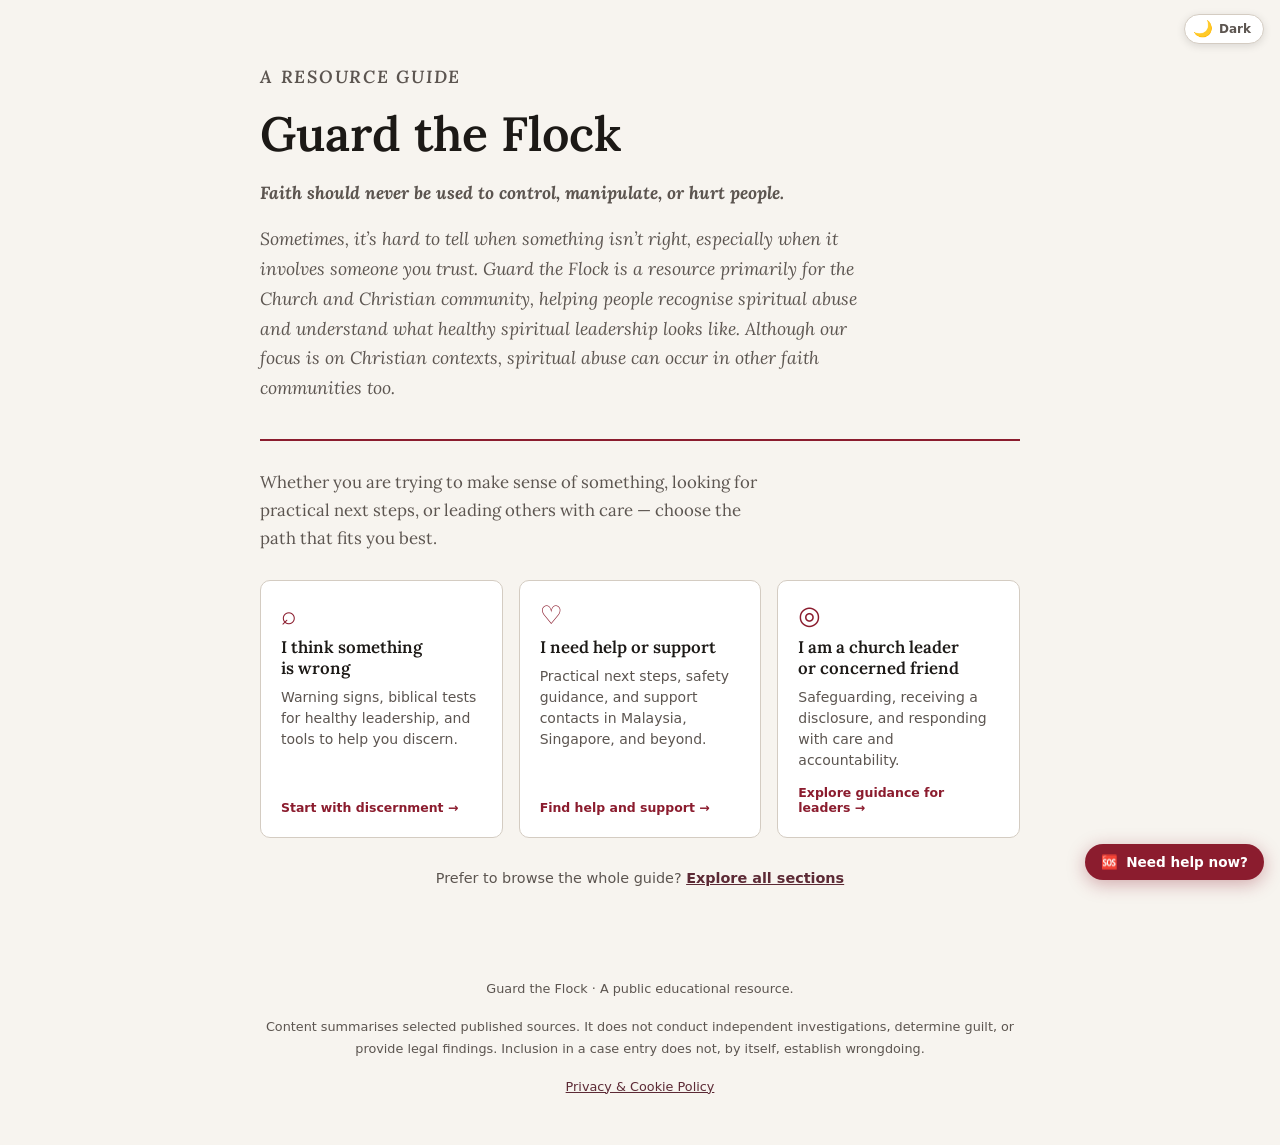
==== commit 52033ead: "Add biblical perspectives resources" ====
--- a/index.html
+++ b/index.html
@@ -13,7 +13,7 @@
 <!-- End cookieyes banner -->
 
 <!-- Google tag (gtag.js) -->
-<script async src="https://www.googletagmanager.com/gtag/js?id=G-FK028TKV57"></script>
+<script async data-cookieyes="cookieyes-analytics" src="https://www.googletagmanager.com/gtag/js?id=G-FK028TKV57"></script>
 <script>
   window.dataLayer = window.dataLayer || [];
   function gtag(){dataLayer.push(arguments);}
@@ -21,8 +21,8 @@
   gtag('config', 'G-FK028TKV57');
 </script>
 
-<!-- Microsoft Clarity -->
-<script>
+<!-- Microsoft Clarity: load only after analytics consent -->
+<script data-cookieyes="cookieyes-analytics">
     (function(c,l,a,r,i,t,y){
         c[a]=c[a]||function(){(c[a].q=c[a].q||[]).push(arguments)};
         t=l.createElement(r);t.async=1;t.src="https://www.clarity.ms/tag/"+i+"?ref=bwt";
@@ -54,9 +54,6 @@
 <link rel="apple-touch-icon" sizes="180x180" href="/apple-touch-icon.png">
 <link rel="stylesheet" href="https://fonts.googleapis.com/css2?family=Lora:ital,wght@0,400;0,600;1,400&family=Inter:wght@400;500;600&display=swap">
 <link rel="stylesheet" href="phase1-ux.css">
-<link rel="preconnect" href="https://fonts.gstatic.com" crossorigin>
-<link rel="stylesheet" href="https://fonts.googleapis.com/css2?family=Fraunces:ital,opsz,wght@0,9..144,400;0,9..144,500;0,9..144,600;1,9..144,400&family=Source+Serif+4:opsz,wght@8..60,400;8..60,600&family=Figtree:wght@400;500;600;700&display=swap">
-<link rel="preload" as="image" href="assets/hero-dawn.jpg">
 
 <style>
 /* ── Design tokens ──────────────────────────────────────────────────────────
@@ -928,7 +925,6 @@
   #tab-contact .correction-policy { margin-top: 24px; }
   .nav-tabs { row-gap: 8px; }
   </style>
-<link rel="stylesheet" href="v2-design.css">
 
 <!-- Schema.org Structured Data (JSON-LD) for Search Engines & AI Citations -->
 <script type="application/ld+json">
@@ -1018,18 +1014,14 @@
   <span class="tt-label" id="tt-label">Dark</span>
 </button>
 
-<button type="button" class="help-now-btn" id="help-now-btn" aria-label="Need help now" aria-controls="tab-respond">
-  <span aria-hidden="true">🆘</span><span class="hn-label">Need help now?</span>
-</button>
-
-
-<div class="v2-topbar"><a class="v2-brand" href="#" id="v2-brand" aria-label="Guard the Flock — back to start"><svg viewBox="0 0 32 32" fill="none" aria-hidden="true"><path d="M16 3 5 7v8c0 7 4.7 11.6 11 14 6.3-2.4 11-7 11-14V7L16 3Z" stroke="currentColor" stroke-width="1.6" stroke-linejoin="round"/><path d="M20.5 9.5c0-1.8-1.3-3-3-3s-3 1.2-3 3v13" stroke="#E8C887" stroke-width="1.6" stroke-linecap="round"/></svg><span>Guard the Flock</span></a></div>
+<button type="button" class="help-now-btn" id="help-now-btn" aria-label="Need help now" aria-controls="tab-respond"><span aria-hidden="true">🆘</span><span class="hn-label">Need help now?</span></button>
+
 <div class="page-wrap" id="main-content" tabindex="-1">
 
   <!-- Header -->
   <header class="site-header">
     <p class="eyebrow">A resource guide</p>
-    <h1>Guard the <em>Flock</em></h1>
+    <h1>Guard the Flock</h1>
     <p><strong>Faith should never be used to control, manipulate, or hurt people.</strong></p>
     <p>Sometimes, it’s hard to tell when something isn’t right, especially when it involves someone you trust. Guard the Flock is a resource primarily for the Church and Christian community, helping people recognise spiritual abuse and understand what healthy spiritual leadership looks like. Although our focus is on Christian contexts, spiritual abuse can occur in other faith communities too.</p>
   </header>
@@ -1037,50 +1029,26 @@
   <div class="landing" id="path-landing" aria-label="Choose how to start">
     <p class="landing-intro">Whether you are trying to make sense of something, looking for practical next steps, or leading others with care — choose the path that fits you best.</p>
     <div class="path-cards">
-      <button type="button" class="path-card" data-path="discern" aria-label="I think something is wrong">
-        <span class="path-icon" aria-hidden="true"><svg viewBox="0 0 24 24" fill="none" stroke="currentColor" stroke-width="1.8" stroke-linecap="round"><circle cx="11" cy="11" r="6.5"/><path d="m20 20-4.2-4.2"/></svg></span>
-        <h2 class="path-title">I think something is wrong</h2>
-        <p class="path-desc">Warning signs, biblical tests for healthy leadership, and tools to help you discern.</p>
-        <span class="path-cta">Start with discernment →</span>
-      </button>
-      <button type="button" class="path-card" data-path="respond" aria-label="I need help or support now">
-        <span class="path-icon" aria-hidden="true"><svg viewBox="0 0 24 24" fill="none" stroke="currentColor" stroke-width="1.8" stroke-linecap="round" stroke-linejoin="round"><path d="M12 21s-7.5-4.6-7.5-10.2A4.3 4.3 0 0 1 12 8a4.3 4.3 0 0 1 7.5 2.8C19.5 16.4 12 21 12 21Z"/></svg></span>
-        <h2 class="path-title">I need help or support now</h2>
-        <p class="path-desc">Immediate steps, emergency contacts, and practical guidance if you or someone else may be at risk.</p>
-        <span class="path-cta">Get help →</span>
-      </button>
-      <button type="button" class="path-card" data-path="leaders" aria-label="I lead or care for others">
-        <span class="path-icon" aria-hidden="true"><svg viewBox="0 0 24 24" fill="none" stroke="currentColor" stroke-width="1.8" stroke-linejoin="round"><path d="M12 3 4.5 6v5.5c0 4.8 3.2 8 7.5 9.5 4.3-1.5 7.5-4.7 7.5-9.5V6L12 3Z"/><path d="m9 12 2 2 4-4" stroke-linecap="round"/></svg></span>
-        <h2 class="path-title">I lead or care for others</h2>
-        <p class="path-desc">Disclosure protocol, governance checklist, and a self-audit for pastors, elders, and cell leaders.</p>
-        <span class="path-cta">Leader resources →</span>
-      </button>
-    </div>
-    <p class="landing-alt">Or <button type="button" id="explore-all-btn">explore all sections</button> — start with a clear definition of spiritual abuse.</p>
-    <div class="v2-trust" aria-label="About this guide">
-      <div><b>Scripture-grounded</b><span>Biblical tests for healthy, servant-hearted leadership.</span></div>
-      <div><b>Research-informed</b><span>Draws on published studies and cited sources.</span></div>
-      <div><b>Safety first</b><span>Emergency contacts before any church process.</span></div>
-      <div><b>Free &amp; public</b><span>An open educational resource for everyone.</span></div>
-    </div>
-    <blockquote class="v2-verse">“Be shepherds of God’s flock that is under your care… not lording it over those entrusted to you, but being examples to the flock.”<cite>1 Peter 5:2–3</cite></blockquote>
+      <button type="button" class="path-card" data-path="discern" aria-label="I think something is wrong"><span class="path-icon" aria-hidden="true">⌕</span><h2 class="path-title">I think something is wrong</h2><p class="path-desc">Warning signs, biblical tests for healthy leadership, and tools to help you discern.</p><span class="path-cta">Start with discernment →</span></button>
+      <button type="button" class="path-card" data-path="respond" aria-label="I need help or support"><span class="path-icon" aria-hidden="true">♡</span><h2 class="path-title">I need help or support</h2><p class="path-desc">Practical next steps, safety guidance, and support contacts in Malaysia, Singapore, and beyond.</p><span class="path-cta">Find help and support →</span></button>
+      <button type="button" class="path-card" data-path="leaders" aria-label="I am a church leader or concerned friend"><span class="path-icon" aria-hidden="true">◎</span><h2 class="path-title">I am a church leader or concerned friend</h2><p class="path-desc">Safeguarding, receiving a disclosure, and responding with care and accountability.</p><span class="path-cta">Explore guidance for leaders →</span></button>
+    </div>
+    <p class="landing-alt">Prefer to browse the whole guide? <button type="button" id="explore-all-btn">Explore all sections</button></p>
   </div>
-
 
   <!-- Navigation -->
   <nav class="nav-tabs" role="tablist" aria-label="Guide sections">
     <button type="button" class="nav-tab nav-start-here" id="start-here-btn" aria-label="Show the path chooser landing again">Start here</button>
-    <button class="nav-tab" role="tab" aria-selected="false" data-tab="understand">Understand</button>
-    <button class="nav-tab" role="tab" aria-selected="false" data-tab="discern">Warning Signs &amp; Discern</button>
-    <button class="nav-tab" role="tab" aria-selected="false" data-tab="respond">Get Help</button>
+    <button class="nav-tab active" role="tab" aria-selected="true" data-tab="understand">Understand</button>
+    <button class="nav-tab" role="tab" aria-selected="false" data-tab="discern">Discern</button>
+    <button class="nav-tab" role="tab" aria-selected="false" data-tab="respond">Get Help / Respond</button>
     <button class="nav-tab" role="tab" aria-selected="false" data-tab="leaders">For Church Leaders</button>
-    <button class="nav-tab nav-priority" role="tab" aria-selected="false" data-tab="study-resources">Study &amp; Resources</button>
-    <button class="nav-tab nav-priority" role="tab" aria-selected="false" data-tab="cases">Documented Cases</button>
-    <button class="nav-tab nav-priority" role="tab" aria-selected="false" data-tab="news">Latest News</button>
-    <button class="nav-tab nav-more-item" role="tab" aria-selected="false" data-tab="faq">FAQ</button>
-    <button class="nav-tab nav-more-item" role="tab" aria-selected="false" data-tab="about">About Us</button>
-    <button class="nav-tab nav-more-item" role="tab" aria-selected="false" data-tab="contact">Contact</button>
-    <button type="button" class="nav-tab nav-more-toggle" id="nav-more-btn" aria-expanded="false" aria-controls="nav-more-panel" hidden>More</button>
+    <button class="nav-tab" role="tab" aria-selected="false" data-tab="cases">Documented Cases</button>
+    <button class="nav-tab" role="tab" aria-selected="false" data-tab="news">Latest News</button>
+    <button class="nav-tab" role="tab" aria-selected="false" data-tab="study-resources">Study &amp; Resources</button>
+    <button class="nav-tab" role="tab" aria-selected="false" data-tab="faq">FAQ</button>
+    <button class="nav-tab" role="tab" aria-selected="false" data-tab="about">About Us</button>
+    <button class="nav-tab" role="tab" aria-selected="false" data-tab="contact">Contact</button>
   </nav>
 
   <!-- ── Tab: Understand ─────────────────────────────────────────────────── -->
@@ -1285,16 +1253,9 @@
     <!-- ── Discernment section ── -->
     <hr style="margin: 40px 0 32px; border: none; border-top: 1px solid var(--border);">
     <p class="eyebrow">Spiritual discernment</p>
-    <!-- Phase 2: progressive disclosure -->
-    <div class="discern-layers">
-      <button type="button" class="layer-toggle" id="layer-deeper-btn" aria-expanded="false" aria-controls="discern-deeper">
-        <span class="layer-toggle-label">Go deeper — tests, decision tree &amp; study tools</span>
-        <span class="layer-toggle-hint">Optional · for careful reflection or groups</span>
-      </button>
-    </div>
+        <div class="discern-layers"><button type="button" class="layer-toggle" id="layer-deeper-btn" aria-expanded="false" aria-controls="discern-deeper"><span class="layer-toggle-label">Go deeper — tests, decision tree &amp; study tools</span><span class="layer-toggle-hint">Optional · for careful reflection or groups</span></button></div>
     <div id="discern-deeper" class="discern-deeper collapsed" hidden>
-
-    <h3 id="discern-tests" class="sec-sub" style="font-size: 1.4rem; margin-bottom: 10px; scroll-margin-top: 68px;">How to Test the Fruit</h3>
+<h3 id="discern-tests" class="sec-sub" style="font-size: 1.4rem; margin-bottom: 10px; scroll-margin-top: 68px;">How to Test the Fruit</h3>
 
     <div class="scripture-pull">
       "Watch out for false prophets. They come to you in sheep's clothing, but inwardly they are ferocious wolves. By their fruit you will recognise them."
@@ -1436,7 +1397,7 @@
       Use these questions to open a conversation in your cell group or small group. You do not need to have experienced spiritual abuse to benefit — developing discernment is a normal part of spiritual maturity. Take one or two questions per session rather than rushing through all five.
     </p>
 
-    <div class="steps discussion-steps" id="discussion-steps">
+    <div class="steps">
       <div class="step">
         <div class="step-body">
           <strong>How do you personally know when something is spiritually "off"?</strong>
@@ -1698,26 +1659,39 @@
     </div>
 
 
-  </div><!-- /discern-deeper -->
-
+    </div>
   </section>
 
   <!-- ── Tab: Get Help / Respond ──────────────────────────────────────────── -->
   <section class="section" id="tab-respond" role="tabpanel">
     <p class="eyebrow">If you are affected</p>
     <h2 id="respond-intro" class="sec-head">Get Help / Respond</h2>
-    <p style="margin-bottom:16px;">If you or someone else may be at risk, start here. You do not have to work through this alone. <strong>Safety comes before any internal church process.</strong></p>
-
-    <!-- Safety triage — first on the page -->
+    <p>If you are concerned about possible spiritual abuse, you do not have to work through it alone. <strong>These steps are not a sequence you must complete in order.</strong> Choose the response that fits the level of risk. Where safety or suspected criminal conduct is involved, getting appropriate help takes priority over internal church processes. If you are still trying to make sense of what you have observed, you can also <a href="#discern-signs" onclick="return navigateToSection('discern', 'discern-signs');" style="color:var(--accent);font-weight:600;text-underline-offset:3px;">review the warning signs</a> or the <a href="#four-tests-leader" onclick="return navigateToSection('discern', 'four-tests-leader');" style="color:var(--accent);font-weight:600;text-underline-offset:3px;">four tests for a spiritual leader</a>.</p>
+    <div class="banner">
+      <strong>Immediate danger:</strong> If you or someone else is in immediate physical danger, contact emergency services now. If a child or vulnerable person may be at risk, contact the appropriate safeguarding or child-protection authorities promptly. Do not wait for a church investigation or internal process to conclude.
+    </div>
+    <div class="banner">
+      <strong>Suspected crime or serious safeguarding concern:</strong> Report it promptly to the appropriate civil authorities or safeguarding agency, even if there is no immediate physical danger. You do not need to establish everything that happened, gather all the evidence, or seek church permission before raising a concern. Do not put yourself or anyone else at risk to collect information.
+    </div>
+    <div class="banner safe">
+      <strong>Harmful patterns without an immediate threat:</strong> Consider seeking independent support, recording relevant incidents where it is safe to do so, and exploring your options. You can take time to consider your response, provided doing so does not put anyone at risk or delay necessary reporting. Reporting duties and procedures vary by location.
+    </div>
+
+    <nav class="tab-toc" aria-label="Jump to section">
+      <a href="#respond-steps">Steps to take</a>
+      <a href="#respond-leader">For leaders &amp; witnesses</a>
+      <a href="#respond-tests">Used the 4 tests?</a>
+    </nav>
+
+    <!-- Safety triage -->
     <div class="triage-box">
       <h4>⚠ Before you proceed — check your situation</h4>
       <p style="font-size:.78rem;color:#92400e;margin-bottom:10px;line-height:1.55;"><strong>Location matters.</strong> Emergency numbers, child-protection obligations, reporting channels, and legal procedures differ by country. The contact details below include services in <strong>Malaysia &amp; Singapore</strong>. If you are in another country, please contact your local emergency services or relevant safeguarding authority — do not rely solely on the numbers listed here.</p>
-      <p class="last-reviewed" style="font-size:.8rem;color:var(--fg-muted);margin:8px 0 12px;">Support contacts last reviewed: <time datetime="2026-11-01">1 November 2026</time>. Always verify current numbers before relying on them.</p>
-      <p class="global-support-note" style="font-size:.85rem;line-height:1.65;margin:12px 0 16px;padding:12px 14px;background:var(--bg-alt);border-radius:8px;border:1px solid var(--border);">
+            <p class="global-support-note" style="font-size:.85rem;line-height:1.65;margin:12px 0 16px;padding:12px 14px;background:var(--bg-alt);border-radius:8px;border:1px solid var(--border);">
         <strong>Outside Malaysia &amp; Singapore:</strong>
         If you are in immediate danger, contact your local emergency services. For emotional crisis support, use <a href="https://findahelpline.com" target="_blank" rel="noopener noreferrer" style="color:var(--accent);font-weight:600;">Find a Helpline</a> to search for support options in your country. Availability, eligibility, and hours vary by location; check the service's own information before relying on it.
       </p>
-      <div class="triage-grid">
+<div class="triage-grid">
         <div class="triage-item">
           <div class="ti-label">🚨 Immediate danger</div>
           <strong>Call emergency services now</strong>
@@ -1751,19 +1725,6 @@
     <div class="banner safe">
       <strong>You are not alone, and this is not your fault.</strong> Spiritual abuse is a form of manipulation that often makes victims feel responsible. Please reach out for support.
     </div>
-
-    <div class="banner">
-      <strong>Suspected crime or serious safeguarding concern:</strong> Report it promptly to the appropriate civil authorities or safeguarding agency, even if there is no immediate physical danger. You do not need to establish everything that happened, gather all the evidence, or seek church permission before raising a concern. Do not put yourself or anyone else at risk to collect information.
-    </div>
-    <div class="banner safe">
-      <strong>Harmful patterns without an immediate threat:</strong> Consider seeking independent support, recording relevant incidents where it is safe to do so, and exploring your options. You can take time — provided that does not put anyone at risk or delay necessary reporting. If you are still trying to make sense of what you have observed, you can also <a href="#discern-signs" onclick="return navigateToSection('discern', 'discern-signs');" style="color:var(--accent);font-weight:600;text-underline-offset:3px;">review the warning signs</a> or the <a href="#four-tests-leader" onclick="return navigateToSection('discern', 'four-tests-leader');" style="color:var(--accent);font-weight:600;text-underline-offset:3px;">four tests for a spiritual leader</a>.
-    </div>
-
-    <nav class="tab-toc" aria-label="Jump to section">
-      <a href="#respond-steps">Steps to take</a>
-      <a href="#respond-leader">For leaders &amp; witnesses</a>
-      <a href="#respond-tests">Used the 4 tests?</a>
-    </nav>
 
     <!-- Support and clarity; not a mandatory sequence -->
     <h2 id="respond-steps" class="sec-head" style="margin-top: 32px;">Practical next steps</h2>
@@ -1866,10 +1827,6 @@
       <strong>If someone has disclosed abuse to you:</strong> Listen without interrupting. Believe the person's experience. Do not promise absolute confidentiality — statutory obligations may apply. Do not confront the accused alone. Prioritise the safety of the person harmed over the reputation of the institution.
     </div>
 
-    <div class="banner" style="margin-bottom:28px;">
-      <strong>Fair process still matters.</strong> Protecting the vulnerable comes first — and that is not the same as deciding guilt in advance. Where a formal process is needed, it should be independent, documented, and careful with evidence. The person who has come forward needs safety and support; the person accused also needs a process that is clear and not handled as informal gossip or a private confrontation. Both care for the harmed and integrity of process serve the church better than speed or secrecy.
-    </div>
-
     <h3 id="leaders-disclosure" class="sec-sub" style="margin-top: 12px; margin-bottom: 16px; scroll-margin-top: 68px;">7-Step Disclosure Protocol</h3>
     <p style="font-size:.88rem;color:var(--fg-muted);line-height:1.65;margin-bottom:16px;">When someone brings a concern or allegation to you, how you respond in the first hours matters enormously. Follow these steps in order.</p>
     <ol class="protocol-list">
@@ -2046,27 +2003,24 @@
     <p class="eyebrow">Reported cases &amp; documented patterns</p>
     <h2 id="cases-top" class="sec-head">Documented Cases</h2>
 
-    <div class="banner" style="margin-bottom:1.25rem;">
-      <strong>Spiritual abuse is the misuse of religious authority.</strong> Physical or sexual violence is never &ldquo;just a spiritual issue&rdquo; &mdash; it is also a safeguarding and, where relevant, a criminal matter. Some documented cases involve both. Where physical danger or crime is involved, contact the appropriate civil authorities; do not wait for an internal church process.
-    </div>
-
     <nav class="tab-toc" aria-label="Jump to section">
       <a href="#cases-individual">Individual named cases</a>
       <a href="#cases-category">Browse by theme</a>
       <a href="#cases-regional">Additional reporting sources</a>
     </nav>
 
-    <div class="warn-box" style="margin-bottom:1.25rem;">
+    <div class="warn-box" style="margin-bottom:2rem;">
       <strong>Editorial note:</strong> This page does <em>not</em> maintain its own database of named individuals. Each entry below cites published journalism, official investigation reports, or court records; this site does not itself adjudicate allegations. Each source has its own editorial standards, scope, and limitations. An allegation is not a finding; a civil lawsuit is not a criminal conviction; an institutional report is not a court verdict. We distinguish these throughout.
     </div>
-        <p style="margin-bottom:1.25rem;color:var(--fg-muted);">Why list cases at all? Patterns become visible only when reporting is collected. Awareness helps communities ask better questions and stop dismissing concerns as “just gossip.”</p>
-    <div class="cases-soft-gate" id="cases-content-note" role="note" aria-label="Content note for documented cases">
+
+    <p style="margin-bottom:2rem;color:var(--fg-muted);">Why document this at all? Because patterns become visible only when cases are collected. Awareness of documented abuse in Christian contexts helps communities ask better questions, spot similar dynamics early, and stop dismissing concerns as "just gossip." The journalism linked here has been verified, published, and, where relevant, updated with legal outcomes.</p>
+
+    <!-- ── Individual Named Cases ─────────────────────────────────────────── -->
+        <div class="cases-soft-gate" id="cases-content-note" role="note" aria-label="Content note for documented cases">
       <p><strong>Content note:</strong> The cases below describe real situations involving spiritual and sexual abuse, coercion, and institutional failure. Some linked reports may include distressing or graphic detail. You can skip this section or leave at any time. If you are currently in a harmful environment or feeling overwhelmed, consider starting with <button type="button" class="inline-goto" data-goto="respond">Get Help</button> or the <button type="button" class="inline-goto" data-goto="discern">warning signs</button>.</p>
     </div>
 
-    
-    <!-- ── Individual Named Cases ─────────────────────────────────────────── -->
-    <h3 id="cases-individual" class="sec-sub" style="margin-bottom:.5rem; scroll-margin-top: 68px;">Individual Named Cases</h3>
+<h3 id="cases-individual" class="sec-sub" style="margin-bottom:.5rem; scroll-margin-top: 68px;">Individual Named Cases</h3>
     <p style="font-size:.88rem;color:var(--fg-muted);margin-bottom:1.5rem;">Specific cases drawn from independent journalism and official investigations, most recent first. Each carries an evidence status label — see the FAQ (linked in the footer) for what these mean. An allegation is not a finding; a civil lawsuit is not a conviction; an institutional report is not a criminal charge.</p>
 
     <!-- Filter bar -->
@@ -2465,7 +2419,7 @@
           <span style="font-size:1.2rem;">🌐</span>
           <strong>Global Investigations</strong>
         </div>
-        <p style="font-size:.9rem;">Long-form investigative journalism aggregating cases across denominations and borders. These are the most thorough documented records publicly available.</p>
+        <p style="font-size:.9rem;">Selected publishers reporting on church abuse, safeguarding, and institutional accountability across denominations and regions. Follow the original reporting and assess each article according to its evidence and legal status.</p>
         <ul style="margin-top:.75rem;padding-left:1.2rem;font-size:.9rem;">
           <li><a href="https://www.bbc.co.uk/search?q=church%20abuse" target="_blank" rel="noopener">BBC: Church Abuse — multi-country investigations</a></li>
           <li><a href="https://roysreport.com/" target="_blank" rel="noopener">The Roys Report — Julie Roys; investigative accountability journalism on Christian leaders and organisations</a></li>
@@ -2501,8 +2455,6 @@
     </div>
 
   <div class="related-links" aria-label="Related sections" style="margin-top:32px;padding:18px 20px;background:var(--bg-alt);border-radius:8px;"><h3>Continue exploring</h3><p>Compare documented examples with the warning signs and practical guidance elsewhere on this site:</p><ul><li><a href="#discern-signs" onclick="return navigateToSection('discern','discern-signs')">Review warning signs and patterns</a></li><li><a href="#respond-intro" onclick="return navigateToSection('respond','respond-intro')">Find practical help and response options</a></li><li><a href="#study-top" onclick="return navigateToSection('study-resources','study-top')">Explore study materials and further reading</a></li></ul></div>
-  
-
   </section>
 
   <!-- ── Tab: Latest News ─────────────────────────────────────────────────── -->
@@ -2546,6 +2498,7 @@
 
     <nav class="tab-toc" aria-label="Jump to section">
       <a href="#study-bible">Five-session Bible study</a>
+      <a href="#biblical-perspectives">Biblical perspectives</a>
       <a href="#study-resources">Books, organisations &amp; sites</a>
     </nav>
     <h3 id="study-bible" class="sec-sub" style="font-size:1.25rem;margin-bottom:10px; scroll-margin-top: 68px;">Tested by the Word — Five-Session Bible Study</h3>
@@ -2847,6 +2800,27 @@
     <h2>Books, organisations, and sites for further reading</h2>
     <p style="font-size: 0.875rem; color: var(--fg-muted); margin-bottom: 4px;">All links open in a new tab. These are selected resources from established publishers and organisations. Inclusion is not an endorsement of every position they hold; each source has its own scope and limitations.</p>
 
+    <section class="resource-list" style="margin-bottom:28px;" aria-labelledby="biblical-perspectives">
+      <h3 id="biblical-perspectives" class="sec-sub" style="font-size:1.2rem;margin:20px 0 10px;scroll-margin-top:68px;">Biblical Perspectives on Abuse &amp; Accountability</h3>
+      <p style="font-size:.875rem;color:var(--fg-muted);line-height:1.7;margin-bottom:14px;">These articles explore Christian perspectives on leadership integrity, sexual exploitation, and accountability. They are personal commentary and biblical interpretation, not investigative reports or formal scholarly consensus. Inclusion does not imply endorsement of every statement; readers are encouraged to consider the arguments and context.</p>
+      <div class="resource-item">
+        <div class="resource-info">
+          <h4>How To NEVER Be Exposed — Ron Cantor</h4>
+          <p>A challenge to ministry leaders to live with integrity, reject sexual misconduct and manipulation, avoid covering up misconduct by others, practise financial accountability and humility, and remember that shepherds are responsible to protect the flock rather than themselves.</p>
+          <p><a href="https://www.roncantor.com/post/how-to-never-be-exposed" target="_blank" rel="noopener noreferrer">Read the original article ↗</a></p>
+        </div>
+        <span class="resource-tag tag-book">Article</span>
+      </div>
+      <div class="resource-item">
+        <div class="resource-info">
+          <h4>The Most Overlooked Verse in the Clergy Sexual Abuse Crisis — Ron Cantor</h4>
+          <p>Reflects on 1 Thessalonians 4:6 and the wrong of sexually exploiting another believer, especially where spiritual authority or trust is abused. The author argues that the Church must prioritize victim care, safeguarding, and accountability. The interpretation of the passage is the author's perspective; the article also acknowledges other readings of its immediate context.</p>
+          <p><a href="https://www.roncantor.com/post/the-most-overlooked-verse-in-the-clergy-sexual-abuse-crisis" target="_blank" rel="noopener noreferrer">Read the original article ↗</a></p>
+        </div>
+        <span class="resource-tag tag-book">Article</span>
+      </div>
+    </section>
+
     <div class="resource-list">
 
       <div class="resource-item">
@@ -2954,7 +2928,7 @@
     </div>
 
 
-  <div class="related-links-wrap"><div class="related-links" aria-label="Related sections" style="margin-top:32px;padding:18px 20px;background:var(--bg-alt);border-radius:8px;"><h3>Put learning into practice</h3><p>Use these resources alongside the site's practical and discernment guides:</p><ul><li><a href="#understand-what" onclick="return navigateToSection('understand','understand-what')">Understand spiritual abuse</a></li><li><a href="#discern-signs" onclick="return navigateToSection('discern','discern-signs')">Recognise warning signs and test leadership</a></li><li><a href="#leaders-top" onclick="return navigateToSection('leaders','leaders-top')">Explore guidance for church leaders</a></li></ul></div></div>
+  <div class="related-links" aria-label="Related sections" style="margin-top:32px;padding:18px 20px;background:var(--bg-alt);border-radius:8px;"><h3>Put learning into practice</h3><p>Use these resources alongside the site's practical and discernment guides:</p><ul><li><a href="#understand-what" onclick="return navigateToSection('understand','understand-what')">Understand spiritual abuse</a></li><li><a href="#discern-signs" onclick="return navigateToSection('discern','discern-signs')">Recognise warning signs and test leadership</a></li><li><a href="#leaders-top" onclick="return navigateToSection('leaders','leaders-top')">Explore guidance for church leaders</a></li></ul></div>
   </section>
 
   <!-- ── Tab: FAQ ────────────────────────────────────────────────────────── -->
@@ -3056,11 +3030,9 @@
         </div>
       </div>
 
-    
-<div class="related-links" aria-label="Related sections" style="margin-top:32px;padding:18px 20px;background:var(--bg-alt);border-radius:8px;"><h3>Need to go further?</h3><ul><li><a href="#discern-signs" onclick="return navigateToSection('discern','discern-signs')">Review warning signs and discernment tools</a></li><li><a href="#respond-intro" onclick="return navigateToSection('respond','respond-intro')">Explore practical next steps and support</a></li><li><a href="#contact-top" onclick="return navigateToSection('contact','contact-top')">Send a correction, response, or question</a></li></ul></div>
     </div>
   </div>
-  
+  <div class="related-links" aria-label="Related sections" style="margin-top:32px;padding:18px 20px;background:var(--bg-alt);border-radius:8px;"><h3>Need to go further?</h3><ul><li><a href="#discern-signs" onclick="return navigateToSection('discern','discern-signs')">Review warning signs and discernment tools</a></li><li><a href="#respond-intro" onclick="return navigateToSection('respond','respond-intro')">Explore practical next steps and support</a></li><li><a href="#contact-top" onclick="return navigateToSection('contact','contact-top')">Send a correction, response, or question</a></li></ul></div>
   </section>
 
   <!-- ── Tab: About Us ────────────────────────────────────────────────────── -->
@@ -3100,12 +3072,12 @@
         <strong>What this site is — and is not:</strong> Guard the Flock is an educational and information resource. It does not conduct independent investigations, determine guilt, provide legal or clinical advice, or replace professional safeguarding services or civil authorities. Inclusion in a documented case entry does not, by itself, establish wrongdoing.
       </div>
       <p style="margin-top: 22px;">We believe protecting people and pursuing truth are not opposed to loving the church. They are part of it.</p>
-      <div class="related-links" aria-label="Related sections" style="margin-top:32px;padding:18px 20px;background:var(--bg-alt);border-radius:8px;"><h3>Explore the resource</h3><ul><li><a href="#study-top" onclick="return navigateToSection('study-resources','study-top')">Read the study guide and recommended resources</a></li><li><a href="#cases-top" onclick="return navigateToSection('cases','cases-top')">Review documented public cases and sources</a></li><li><a href="#contact-top" onclick="return navigateToSection('contact','contact-top')">Contact Guard the Flock</a></li></ul></div>
-    </div>
+    </div>
+  <div class="related-links" aria-label="Related sections" style="margin-top:32px;padding:18px 20px;background:var(--bg-alt);border-radius:8px;"><h3>Explore the resource</h3><ul><li><a href="#study-top" onclick="return navigateToSection('study-resources','study-top')">Read the study guide and recommended resources</a></li><li><a href="#cases-top" onclick="return navigateToSection('cases','cases-top')">Review documented public cases and sources</a></li><li><a href="#contact-top" onclick="return navigateToSection('contact','contact-top')">Contact Guard the Flock</a></li></ul></div>
   </section>
 
   <!-- ── Tab: Contact ─────────────────────────────────────────────────────── -->
-  <section id="tab-contact" class="section" role="tabpanel" aria-label="Contact Guard the Flock">
+  <section id="tab-contact" class="section" role="tabpanel" aria-label="Contact Guard the Flock" data-clarity-mask="True">
     <div id="contact-top" class="faq-standalone">
     <p class="eyebrow">Correspondence</p>
     <h2>Contact Guard the Flock</h2>
@@ -3125,16 +3097,15 @@
       <p style="margin-top: 10px; font-size: .78rem; color: var(--fg-muted); border-top: 1px solid var(--border); padding-top: 10px;">
         <strong>A note about correspondence:</strong> Please avoid sending sensitive personal information or private documents unless they are necessary to explain your enquiry. Do not assume that correspondence is confidential or that an immediate response is possible. This email address is not an emergency reporting service. If you or someone else is in immediate danger, contact your local emergency services or appropriate safeguarding authorities.
       </p>
-    
-<div class="related-links" aria-label="Related sections" style="margin-top:32px;padding:18px 20px;background:var(--bg-alt);border-radius:8px;"><h3>Explore before you write</h3><ul><li><a href="#cases-top" onclick="return navigateToSection('cases','cases-top')">Browse documented cases and their sources</a></li><li><a href="#study-top" onclick="return navigateToSection('study-resources','study-top')">Check existing study materials and further reading</a></li><li><a href="#about-top" onclick="return navigateToSection('about','about-top')">Learn about the site's purpose and editorial commitments</a></li></ul></div>
     </div>
   </div>
-  
+  <div class="related-links" aria-label="Related sections" style="margin-top:32px;padding:18px 20px;background:var(--bg-alt);border-radius:8px;"><h3>Explore before you write</h3><ul><li><a href="#cases-top" onclick="return navigateToSection('cases','cases-top')">Browse documented cases and their sources</a></li><li><a href="#study-top" onclick="return navigateToSection('study-resources','study-top')">Check existing study materials and further reading</a></li><li><a href="#about-top" onclick="return navigateToSection('about','about-top')">Learn about the site's purpose and editorial commitments</a></li></ul></div>
   </section>
 
   <footer>
     <p>Guard the Flock &middot; A public educational resource.</p>
     <p style="margin-top: 4px;">Content summarises selected published sources. It does not conduct independent investigations, determine guilt, or provide legal findings. Inclusion in a case entry does not, by itself, establish wrongdoing.</p>
+    <p style="margin-top: 12px;"><a href="/privacy-policy.html">Privacy &amp; Cookie Policy</a></p>
   </footer>
 
 </div>
@@ -3281,8 +3252,9 @@
   });
   // ── Latest News RSS feed loader ──────────────────────────────────────────
   // The scheduled GitHub Action builds this static snapshot from publisher RSS.
+  // Load the snapshot from the deployed site. The source GitHub repository is private,
+  // so raw.githubusercontent.com is not a public fallback for anonymous visitors.
   const NEWS_DATA_URL = 'data/news.json';
-  // The source repository is private; use the public Pages asset as the fallback.
   const NEWS_DATA_BACKUP_URL = 'https://guardtheflock.pages.dev/data/news.json';
   const NEWS_TIMEOUT_MS = 12000;
 
@@ -3363,7 +3335,7 @@
       try {
         data = await loadNewsData(NEWS_DATA_BACKUP_URL);
       } catch (backupError) {
-        if (feed) feed.innerHTML = '<div style="padding:2rem;text-align:center;color:var(--fg-muted);font-size:.9rem;">The latest news snapshot is temporarily unavailable. Please try again later or use the publisher links in Documented Cases.</div>';
+        if (feed) feed.innerHTML = '<div style="padding:2rem;text-align:center;color:var(--fg-muted);font-size:.9rem;">The latest news snapshot is temporarily unavailable. Please try again later.</div>';
         if (status) status.textContent = 'News data could not be loaded.';
         return;
       }
@@ -3376,7 +3348,7 @@
         date: item.date || '',
         author: typeof item.author === 'string' ? item.author.substring(0, 100) : '',
         source: item.source || 'Publisher',
-        topic: item.topic || 'church-accountability'
+      topic: item.topic || 'church-accountability'
       }));
     loaded = Array.isArray(data.sources)
       ? data.sources.length
@@ -3478,15 +3450,7 @@
     } catch(e) {}
   })();
 </script>
-
 <script src="phase1-ux.js"></script>
-<script>
-(function(){
-  var b=document.getElementById('v2-brand'),s=document.getElementById('start-here-btn');
-  if(b) b.addEventListener('click',function(e){e.preventDefault(); if(s) s.click(); else window.scrollTo({top:0,behavior:'smooth'});});
-  function onScroll(){document.body.classList.toggle('v2-scrolled', window.scrollY>40);}
-  window.addEventListener('scroll',onScroll,{passive:true}); onScroll();
-})();
-</script><!-- Cloudflare Web Analytics --><script type='module' src='https://static.cloudflareinsights.com/beacon.min.js' data-cf-beacon='{"token": "0a4075241ec14b4eba273d1cd1a8001b"}'></script><!-- End Cloudflare Web Analytics -->
+<!-- Cloudflare Web Analytics --><script type='module' data-cookieyes="cookieyes-performance" src='https://static.cloudflareinsights.com/beacon.min.js' data-cf-beacon='{"token": "0a4075241ec14b4eba273d1cd1a8001b"}'></script><!-- End Cloudflare Web Analytics -->
 </body>
 </html>
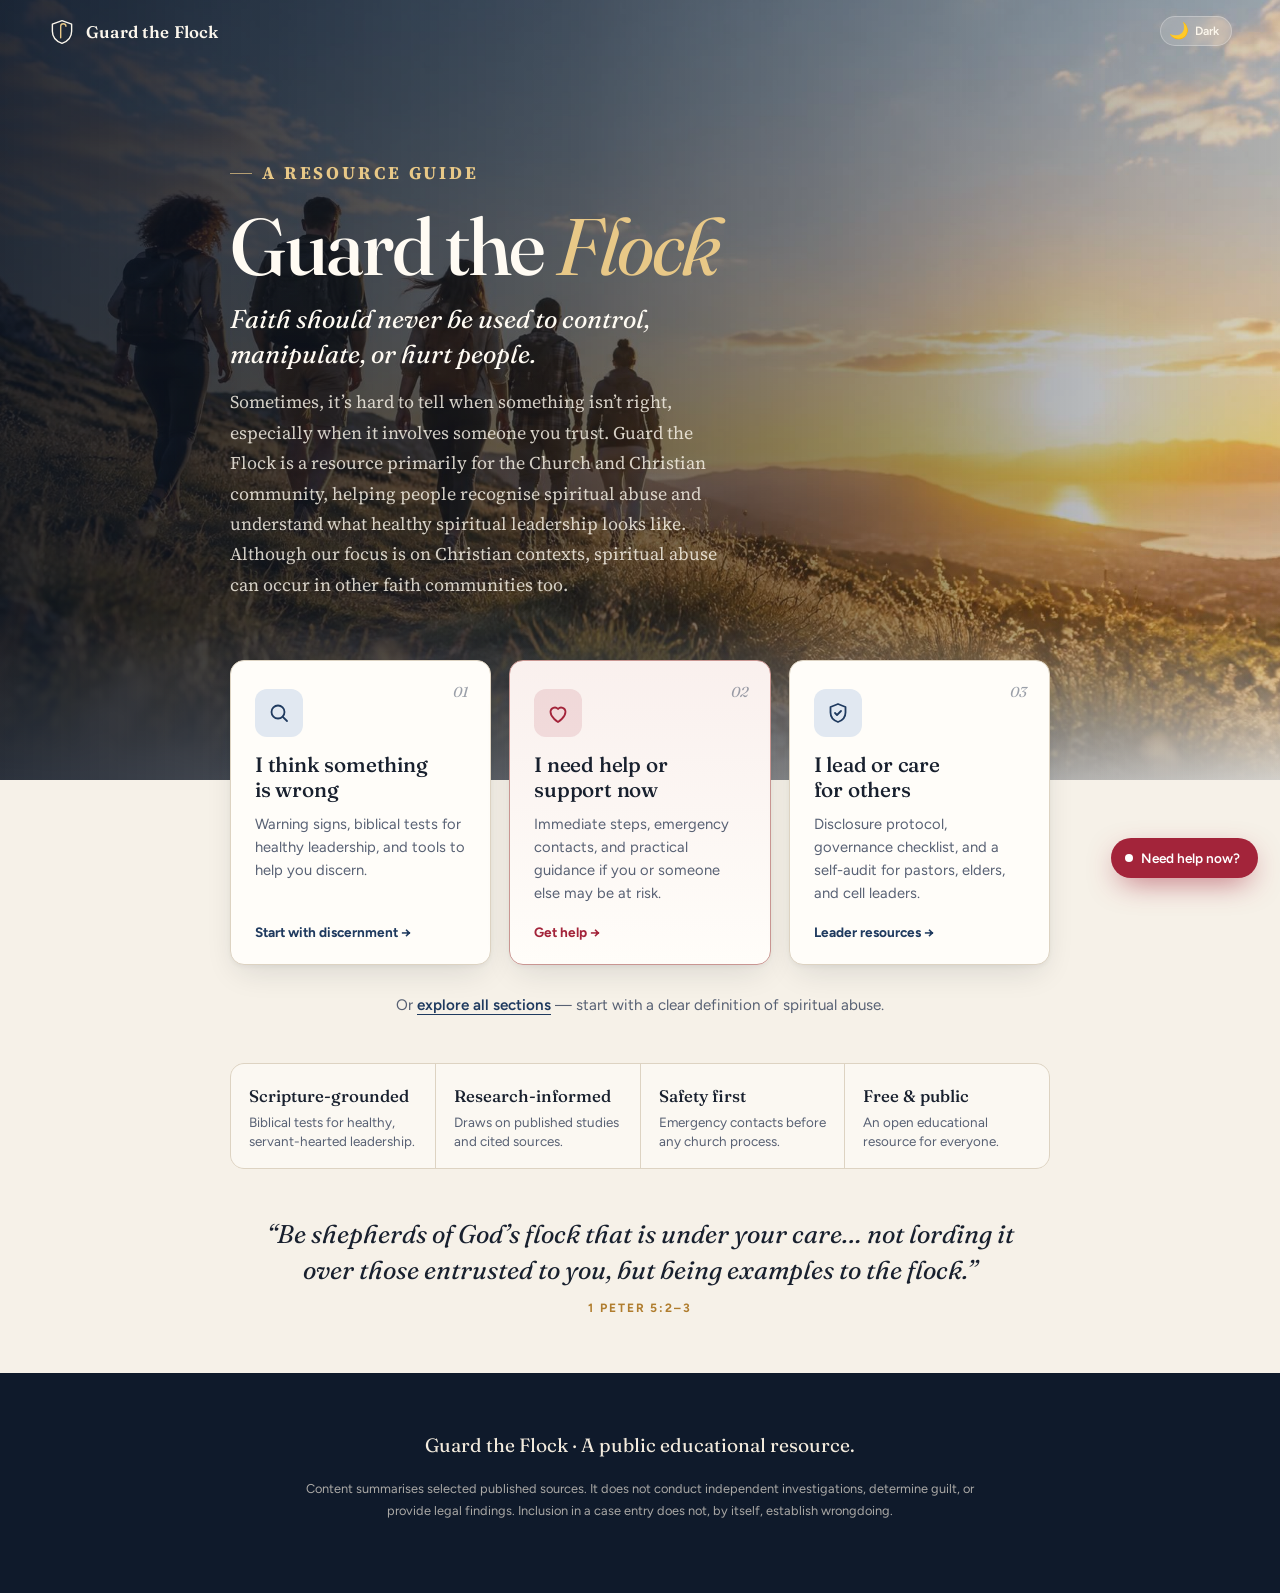
==== commit 6342d92a: "Add biblical perspectives resources" ====
--- a/index.html
+++ b/index.html
@@ -13,7 +13,7 @@
 <!-- End cookieyes banner -->
 
 <!-- Google tag (gtag.js) -->
-<script async data-cookieyes="cookieyes-analytics" src="https://www.googletagmanager.com/gtag/js?id=G-FK028TKV57"></script>
+<script async src="https://www.googletagmanager.com/gtag/js?id=G-FK028TKV57"></script>
 <script>
   window.dataLayer = window.dataLayer || [];
   function gtag(){dataLayer.push(arguments);}
@@ -21,8 +21,8 @@
   gtag('config', 'G-FK028TKV57');
 </script>
 
-<!-- Microsoft Clarity: load only after analytics consent -->
-<script data-cookieyes="cookieyes-analytics">
+<!-- Microsoft Clarity -->
+<script>
     (function(c,l,a,r,i,t,y){
         c[a]=c[a]||function(){(c[a].q=c[a].q||[]).push(arguments)};
         t=l.createElement(r);t.async=1;t.src="https://www.clarity.ms/tag/"+i+"?ref=bwt";
@@ -54,6 +54,9 @@
 <link rel="apple-touch-icon" sizes="180x180" href="/apple-touch-icon.png">
 <link rel="stylesheet" href="https://fonts.googleapis.com/css2?family=Lora:ital,wght@0,400;0,600;1,400&family=Inter:wght@400;500;600&display=swap">
 <link rel="stylesheet" href="phase1-ux.css">
+<link rel="preconnect" href="https://fonts.gstatic.com" crossorigin>
+<link rel="stylesheet" href="https://fonts.googleapis.com/css2?family=Fraunces:ital,opsz,wght@0,9..144,400;0,9..144,500;0,9..144,600;1,9..144,400&family=Source+Serif+4:opsz,wght@8..60,400;8..60,600&family=Figtree:wght@400;500;600;700&display=swap">
+<link rel="preload" as="image" href="assets/hero-dawn.jpg">
 
 <style>
 /* ── Design tokens ──────────────────────────────────────────────────────────
@@ -925,6 +928,7 @@
   #tab-contact .correction-policy { margin-top: 24px; }
   .nav-tabs { row-gap: 8px; }
   </style>
+<link rel="stylesheet" href="v2-design.css">
 
 <!-- Schema.org Structured Data (JSON-LD) for Search Engines & AI Citations -->
 <script type="application/ld+json">
@@ -1014,14 +1018,18 @@
   <span class="tt-label" id="tt-label">Dark</span>
 </button>
 
-<button type="button" class="help-now-btn" id="help-now-btn" aria-label="Need help now" aria-controls="tab-respond"><span aria-hidden="true">🆘</span><span class="hn-label">Need help now?</span></button>
-
+<button type="button" class="help-now-btn" id="help-now-btn" aria-label="Need help now" aria-controls="tab-respond">
+  <span aria-hidden="true">🆘</span><span class="hn-label">Need help now?</span>
+</button>
+
+
+<div class="v2-topbar"><a class="v2-brand" href="#" id="v2-brand" aria-label="Guard the Flock — back to start"><svg viewBox="0 0 32 32" fill="none" aria-hidden="true"><path d="M16 3 5 7v8c0 7 4.7 11.6 11 14 6.3-2.4 11-7 11-14V7L16 3Z" stroke="currentColor" stroke-width="1.6" stroke-linejoin="round"/><path d="M20.5 9.5c0-1.8-1.3-3-3-3s-3 1.2-3 3v13" stroke="#E8C887" stroke-width="1.6" stroke-linecap="round"/></svg><span>Guard the Flock</span></a></div>
 <div class="page-wrap" id="main-content" tabindex="-1">
 
   <!-- Header -->
   <header class="site-header">
     <p class="eyebrow">A resource guide</p>
-    <h1>Guard the Flock</h1>
+    <h1>Guard the <em>Flock</em></h1>
     <p><strong>Faith should never be used to control, manipulate, or hurt people.</strong></p>
     <p>Sometimes, it’s hard to tell when something isn’t right, especially when it involves someone you trust. Guard the Flock is a resource primarily for the Church and Christian community, helping people recognise spiritual abuse and understand what healthy spiritual leadership looks like. Although our focus is on Christian contexts, spiritual abuse can occur in other faith communities too.</p>
   </header>
@@ -1029,26 +1037,50 @@
   <div class="landing" id="path-landing" aria-label="Choose how to start">
     <p class="landing-intro">Whether you are trying to make sense of something, looking for practical next steps, or leading others with care — choose the path that fits you best.</p>
     <div class="path-cards">
-      <button type="button" class="path-card" data-path="discern" aria-label="I think something is wrong"><span class="path-icon" aria-hidden="true">⌕</span><h2 class="path-title">I think something is wrong</h2><p class="path-desc">Warning signs, biblical tests for healthy leadership, and tools to help you discern.</p><span class="path-cta">Start with discernment →</span></button>
-      <button type="button" class="path-card" data-path="respond" aria-label="I need help or support"><span class="path-icon" aria-hidden="true">♡</span><h2 class="path-title">I need help or support</h2><p class="path-desc">Practical next steps, safety guidance, and support contacts in Malaysia, Singapore, and beyond.</p><span class="path-cta">Find help and support →</span></button>
-      <button type="button" class="path-card" data-path="leaders" aria-label="I am a church leader or concerned friend"><span class="path-icon" aria-hidden="true">◎</span><h2 class="path-title">I am a church leader or concerned friend</h2><p class="path-desc">Safeguarding, receiving a disclosure, and responding with care and accountability.</p><span class="path-cta">Explore guidance for leaders →</span></button>
-    </div>
-    <p class="landing-alt">Prefer to browse the whole guide? <button type="button" id="explore-all-btn">Explore all sections</button></p>
+      <button type="button" class="path-card" data-path="discern" aria-label="I think something is wrong">
+        <span class="path-icon" aria-hidden="true"><svg viewBox="0 0 24 24" fill="none" stroke="currentColor" stroke-width="1.8" stroke-linecap="round"><circle cx="11" cy="11" r="6.5"/><path d="m20 20-4.2-4.2"/></svg></span>
+        <h2 class="path-title">I think something is wrong</h2>
+        <p class="path-desc">Warning signs, biblical tests for healthy leadership, and tools to help you discern.</p>
+        <span class="path-cta">Start with discernment →</span>
+      </button>
+      <button type="button" class="path-card" data-path="respond" aria-label="I need help or support now">
+        <span class="path-icon" aria-hidden="true"><svg viewBox="0 0 24 24" fill="none" stroke="currentColor" stroke-width="1.8" stroke-linecap="round" stroke-linejoin="round"><path d="M12 21s-7.5-4.6-7.5-10.2A4.3 4.3 0 0 1 12 8a4.3 4.3 0 0 1 7.5 2.8C19.5 16.4 12 21 12 21Z"/></svg></span>
+        <h2 class="path-title">I need help or support now</h2>
+        <p class="path-desc">Immediate steps, emergency contacts, and practical guidance if you or someone else may be at risk.</p>
+        <span class="path-cta">Get help →</span>
+      </button>
+      <button type="button" class="path-card" data-path="leaders" aria-label="I lead or care for others">
+        <span class="path-icon" aria-hidden="true"><svg viewBox="0 0 24 24" fill="none" stroke="currentColor" stroke-width="1.8" stroke-linejoin="round"><path d="M12 3 4.5 6v5.5c0 4.8 3.2 8 7.5 9.5 4.3-1.5 7.5-4.7 7.5-9.5V6L12 3Z"/><path d="m9 12 2 2 4-4" stroke-linecap="round"/></svg></span>
+        <h2 class="path-title">I lead or care for others</h2>
+        <p class="path-desc">Disclosure protocol, governance checklist, and a self-audit for pastors, elders, and cell leaders.</p>
+        <span class="path-cta">Leader resources →</span>
+      </button>
+    </div>
+    <p class="landing-alt">Or <button type="button" id="explore-all-btn">explore all sections</button> — start with a clear definition of spiritual abuse.</p>
+    <div class="v2-trust" aria-label="About this guide">
+      <div><b>Scripture-grounded</b><span>Biblical tests for healthy, servant-hearted leadership.</span></div>
+      <div><b>Research-informed</b><span>Draws on published studies and cited sources.</span></div>
+      <div><b>Safety first</b><span>Emergency contacts before any church process.</span></div>
+      <div><b>Free &amp; public</b><span>An open educational resource for everyone.</span></div>
+    </div>
+    <blockquote class="v2-verse">“Be shepherds of God’s flock that is under your care… not lording it over those entrusted to you, but being examples to the flock.”<cite>1 Peter 5:2–3</cite></blockquote>
   </div>
+
 
   <!-- Navigation -->
   <nav class="nav-tabs" role="tablist" aria-label="Guide sections">
     <button type="button" class="nav-tab nav-start-here" id="start-here-btn" aria-label="Show the path chooser landing again">Start here</button>
-    <button class="nav-tab active" role="tab" aria-selected="true" data-tab="understand">Understand</button>
-    <button class="nav-tab" role="tab" aria-selected="false" data-tab="discern">Discern</button>
-    <button class="nav-tab" role="tab" aria-selected="false" data-tab="respond">Get Help / Respond</button>
+    <button class="nav-tab" role="tab" aria-selected="false" data-tab="understand">Understand</button>
+    <button class="nav-tab" role="tab" aria-selected="false" data-tab="discern">Warning Signs &amp; Discern</button>
+    <button class="nav-tab" role="tab" aria-selected="false" data-tab="respond">Get Help</button>
     <button class="nav-tab" role="tab" aria-selected="false" data-tab="leaders">For Church Leaders</button>
-    <button class="nav-tab" role="tab" aria-selected="false" data-tab="cases">Documented Cases</button>
-    <button class="nav-tab" role="tab" aria-selected="false" data-tab="news">Latest News</button>
-    <button class="nav-tab" role="tab" aria-selected="false" data-tab="study-resources">Study &amp; Resources</button>
-    <button class="nav-tab" role="tab" aria-selected="false" data-tab="faq">FAQ</button>
-    <button class="nav-tab" role="tab" aria-selected="false" data-tab="about">About Us</button>
-    <button class="nav-tab" role="tab" aria-selected="false" data-tab="contact">Contact</button>
+    <button class="nav-tab nav-priority" role="tab" aria-selected="false" data-tab="study-resources">Study &amp; Resources</button>
+    <button class="nav-tab nav-priority" role="tab" aria-selected="false" data-tab="cases">Documented Cases</button>
+    <button class="nav-tab nav-priority" role="tab" aria-selected="false" data-tab="news">Latest News</button>
+    <button class="nav-tab nav-more-item" role="tab" aria-selected="false" data-tab="faq">FAQ</button>
+    <button class="nav-tab nav-more-item" role="tab" aria-selected="false" data-tab="about">About Us</button>
+    <button class="nav-tab nav-more-item" role="tab" aria-selected="false" data-tab="contact">Contact</button>
+    <button type="button" class="nav-tab nav-more-toggle" id="nav-more-btn" aria-expanded="false" aria-controls="nav-more-panel" hidden>More</button>
   </nav>
 
   <!-- ── Tab: Understand ─────────────────────────────────────────────────── -->
@@ -1253,9 +1285,16 @@
     <!-- ── Discernment section ── -->
     <hr style="margin: 40px 0 32px; border: none; border-top: 1px solid var(--border);">
     <p class="eyebrow">Spiritual discernment</p>
-        <div class="discern-layers"><button type="button" class="layer-toggle" id="layer-deeper-btn" aria-expanded="false" aria-controls="discern-deeper"><span class="layer-toggle-label">Go deeper — tests, decision tree &amp; study tools</span><span class="layer-toggle-hint">Optional · for careful reflection or groups</span></button></div>
+    <!-- Phase 2: progressive disclosure -->
+    <div class="discern-layers">
+      <button type="button" class="layer-toggle" id="layer-deeper-btn" aria-expanded="false" aria-controls="discern-deeper">
+        <span class="layer-toggle-label">Go deeper — tests, decision tree &amp; study tools</span>
+        <span class="layer-toggle-hint">Optional · for careful reflection or groups</span>
+      </button>
+    </div>
     <div id="discern-deeper" class="discern-deeper collapsed" hidden>
-<h3 id="discern-tests" class="sec-sub" style="font-size: 1.4rem; margin-bottom: 10px; scroll-margin-top: 68px;">How to Test the Fruit</h3>
+
+    <h3 id="discern-tests" class="sec-sub" style="font-size: 1.4rem; margin-bottom: 10px; scroll-margin-top: 68px;">How to Test the Fruit</h3>
 
     <div class="scripture-pull">
       "Watch out for false prophets. They come to you in sheep's clothing, but inwardly they are ferocious wolves. By their fruit you will recognise them."
@@ -1397,7 +1436,7 @@
       Use these questions to open a conversation in your cell group or small group. You do not need to have experienced spiritual abuse to benefit — developing discernment is a normal part of spiritual maturity. Take one or two questions per session rather than rushing through all five.
     </p>
 
-    <div class="steps">
+    <div class="steps discussion-steps" id="discussion-steps">
       <div class="step">
         <div class="step-body">
           <strong>How do you personally know when something is spiritually "off"?</strong>
@@ -1659,39 +1698,26 @@
     </div>
 
 
-    </div>
+  </div><!-- /discern-deeper -->
+
   </section>
 
   <!-- ── Tab: Get Help / Respond ──────────────────────────────────────────── -->
   <section class="section" id="tab-respond" role="tabpanel">
     <p class="eyebrow">If you are affected</p>
     <h2 id="respond-intro" class="sec-head">Get Help / Respond</h2>
-    <p>If you are concerned about possible spiritual abuse, you do not have to work through it alone. <strong>These steps are not a sequence you must complete in order.</strong> Choose the response that fits the level of risk. Where safety or suspected criminal conduct is involved, getting appropriate help takes priority over internal church processes. If you are still trying to make sense of what you have observed, you can also <a href="#discern-signs" onclick="return navigateToSection('discern', 'discern-signs');" style="color:var(--accent);font-weight:600;text-underline-offset:3px;">review the warning signs</a> or the <a href="#four-tests-leader" onclick="return navigateToSection('discern', 'four-tests-leader');" style="color:var(--accent);font-weight:600;text-underline-offset:3px;">four tests for a spiritual leader</a>.</p>
-    <div class="banner">
-      <strong>Immediate danger:</strong> If you or someone else is in immediate physical danger, contact emergency services now. If a child or vulnerable person may be at risk, contact the appropriate safeguarding or child-protection authorities promptly. Do not wait for a church investigation or internal process to conclude.
-    </div>
-    <div class="banner">
-      <strong>Suspected crime or serious safeguarding concern:</strong> Report it promptly to the appropriate civil authorities or safeguarding agency, even if there is no immediate physical danger. You do not need to establish everything that happened, gather all the evidence, or seek church permission before raising a concern. Do not put yourself or anyone else at risk to collect information.
-    </div>
-    <div class="banner safe">
-      <strong>Harmful patterns without an immediate threat:</strong> Consider seeking independent support, recording relevant incidents where it is safe to do so, and exploring your options. You can take time to consider your response, provided doing so does not put anyone at risk or delay necessary reporting. Reporting duties and procedures vary by location.
-    </div>
-
-    <nav class="tab-toc" aria-label="Jump to section">
-      <a href="#respond-steps">Steps to take</a>
-      <a href="#respond-leader">For leaders &amp; witnesses</a>
-      <a href="#respond-tests">Used the 4 tests?</a>
-    </nav>
-
-    <!-- Safety triage -->
+    <p style="margin-bottom:16px;">If you or someone else may be at risk, start here. You do not have to work through this alone. <strong>Safety comes before any internal church process.</strong></p>
+
+    <!-- Safety triage — first on the page -->
     <div class="triage-box">
       <h4>⚠ Before you proceed — check your situation</h4>
       <p style="font-size:.78rem;color:#92400e;margin-bottom:10px;line-height:1.55;"><strong>Location matters.</strong> Emergency numbers, child-protection obligations, reporting channels, and legal procedures differ by country. The contact details below include services in <strong>Malaysia &amp; Singapore</strong>. If you are in another country, please contact your local emergency services or relevant safeguarding authority — do not rely solely on the numbers listed here.</p>
-            <p class="global-support-note" style="font-size:.85rem;line-height:1.65;margin:12px 0 16px;padding:12px 14px;background:var(--bg-alt);border-radius:8px;border:1px solid var(--border);">
+      <p class="last-reviewed" style="font-size:.8rem;color:var(--fg-muted);margin:8px 0 12px;">Support contacts last reviewed: <time datetime="2026-11-01">1 November 2026</time>. Always verify current numbers before relying on them.</p>
+      <p class="global-support-note" style="font-size:.85rem;line-height:1.65;margin:12px 0 16px;padding:12px 14px;background:var(--bg-alt);border-radius:8px;border:1px solid var(--border);">
         <strong>Outside Malaysia &amp; Singapore:</strong>
         If you are in immediate danger, contact your local emergency services. For emotional crisis support, use <a href="https://findahelpline.com" target="_blank" rel="noopener noreferrer" style="color:var(--accent);font-weight:600;">Find a Helpline</a> to search for support options in your country. Availability, eligibility, and hours vary by location; check the service's own information before relying on it.
       </p>
-<div class="triage-grid">
+      <div class="triage-grid">
         <div class="triage-item">
           <div class="ti-label">🚨 Immediate danger</div>
           <strong>Call emergency services now</strong>
@@ -1725,6 +1751,19 @@
     <div class="banner safe">
       <strong>You are not alone, and this is not your fault.</strong> Spiritual abuse is a form of manipulation that often makes victims feel responsible. Please reach out for support.
     </div>
+
+    <div class="banner">
+      <strong>Suspected crime or serious safeguarding concern:</strong> Report it promptly to the appropriate civil authorities or safeguarding agency, even if there is no immediate physical danger. You do not need to establish everything that happened, gather all the evidence, or seek church permission before raising a concern. Do not put yourself or anyone else at risk to collect information.
+    </div>
+    <div class="banner safe">
+      <strong>Harmful patterns without an immediate threat:</strong> Consider seeking independent support, recording relevant incidents where it is safe to do so, and exploring your options. You can take time — provided that does not put anyone at risk or delay necessary reporting. If you are still trying to make sense of what you have observed, you can also <a href="#discern-signs" onclick="return navigateToSection('discern', 'discern-signs');" style="color:var(--accent);font-weight:600;text-underline-offset:3px;">review the warning signs</a> or the <a href="#four-tests-leader" onclick="return navigateToSection('discern', 'four-tests-leader');" style="color:var(--accent);font-weight:600;text-underline-offset:3px;">four tests for a spiritual leader</a>.
+    </div>
+
+    <nav class="tab-toc" aria-label="Jump to section">
+      <a href="#respond-steps">Steps to take</a>
+      <a href="#respond-leader">For leaders &amp; witnesses</a>
+      <a href="#respond-tests">Used the 4 tests?</a>
+    </nav>
 
     <!-- Support and clarity; not a mandatory sequence -->
     <h2 id="respond-steps" class="sec-head" style="margin-top: 32px;">Practical next steps</h2>
@@ -1827,6 +1866,10 @@
       <strong>If someone has disclosed abuse to you:</strong> Listen without interrupting. Believe the person's experience. Do not promise absolute confidentiality — statutory obligations may apply. Do not confront the accused alone. Prioritise the safety of the person harmed over the reputation of the institution.
     </div>
 
+    <div class="banner" style="margin-bottom:28px;">
+      <strong>Fair process still matters.</strong> Protecting the vulnerable comes first — and that is not the same as deciding guilt in advance. Where a formal process is needed, it should be independent, documented, and careful with evidence. The person who has come forward needs safety and support; the person accused also needs a process that is clear and not handled as informal gossip or a private confrontation. Both care for the harmed and integrity of process serve the church better than speed or secrecy.
+    </div>
+
     <h3 id="leaders-disclosure" class="sec-sub" style="margin-top: 12px; margin-bottom: 16px; scroll-margin-top: 68px;">7-Step Disclosure Protocol</h3>
     <p style="font-size:.88rem;color:var(--fg-muted);line-height:1.65;margin-bottom:16px;">When someone brings a concern or allegation to you, how you respond in the first hours matters enormously. Follow these steps in order.</p>
     <ol class="protocol-list">
@@ -2003,24 +2046,27 @@
     <p class="eyebrow">Reported cases &amp; documented patterns</p>
     <h2 id="cases-top" class="sec-head">Documented Cases</h2>
 
+    <div class="banner" style="margin-bottom:1.25rem;">
+      <strong>Spiritual abuse is the misuse of religious authority.</strong> Physical or sexual violence is never &ldquo;just a spiritual issue&rdquo; &mdash; it is also a safeguarding and, where relevant, a criminal matter. Some documented cases involve both. Where physical danger or crime is involved, contact the appropriate civil authorities; do not wait for an internal church process.
+    </div>
+
     <nav class="tab-toc" aria-label="Jump to section">
       <a href="#cases-individual">Individual named cases</a>
       <a href="#cases-category">Browse by theme</a>
       <a href="#cases-regional">Additional reporting sources</a>
     </nav>
 
-    <div class="warn-box" style="margin-bottom:2rem;">
+    <div class="warn-box" style="margin-bottom:1.25rem;">
       <strong>Editorial note:</strong> This page does <em>not</em> maintain its own database of named individuals. Each entry below cites published journalism, official investigation reports, or court records; this site does not itself adjudicate allegations. Each source has its own editorial standards, scope, and limitations. An allegation is not a finding; a civil lawsuit is not a criminal conviction; an institutional report is not a court verdict. We distinguish these throughout.
     </div>
-
-    <p style="margin-bottom:2rem;color:var(--fg-muted);">Why document this at all? Because patterns become visible only when cases are collected. Awareness of documented abuse in Christian contexts helps communities ask better questions, spot similar dynamics early, and stop dismissing concerns as "just gossip." The journalism linked here has been verified, published, and, where relevant, updated with legal outcomes.</p>
-
+        <p style="margin-bottom:1.25rem;color:var(--fg-muted);">Why list cases at all? Patterns become visible only when reporting is collected. Awareness helps communities ask better questions and stop dismissing concerns as “just gossip.”</p>
+    <div class="cases-soft-gate" id="cases-content-note" role="note" aria-label="Content note for documented cases">
+      <p><strong>Content note:</strong> The cases below describe real situations involving spiritual and sexual abuse, coercion, and institutional failure. Some linked reports may include distressing or graphic detail. You can skip this section or leave at any time. If you are currently in a harmful environment or feeling overwhelmed, consider starting with <button type="button" class="inline-goto" data-goto="respond">Get Help</button> or the <button type="button" class="inline-goto" data-goto="discern">warning signs</button>.</p>
+    </div>
+
+    
     <!-- ── Individual Named Cases ─────────────────────────────────────────── -->
-        <div class="cases-soft-gate" id="cases-content-note" role="note" aria-label="Content note for documented cases">
-      <p><strong>Content note:</strong> The cases below describe real situations involving spiritual and sexual abuse, coercion, and institutional failure. Some linked reports may include distressing or graphic detail. You can skip this section or leave at any time. If you are currently in a harmful environment or feeling overwhelmed, consider starting with <button type="button" class="inline-goto" data-goto="respond">Get Help</button> or the <button type="button" class="inline-goto" data-goto="discern">warning signs</button>.</p>
-    </div>
-
-<h3 id="cases-individual" class="sec-sub" style="margin-bottom:.5rem; scroll-margin-top: 68px;">Individual Named Cases</h3>
+    <h3 id="cases-individual" class="sec-sub" style="margin-bottom:.5rem; scroll-margin-top: 68px;">Individual Named Cases</h3>
     <p style="font-size:.88rem;color:var(--fg-muted);margin-bottom:1.5rem;">Specific cases drawn from independent journalism and official investigations, most recent first. Each carries an evidence status label — see the FAQ (linked in the footer) for what these mean. An allegation is not a finding; a civil lawsuit is not a conviction; an institutional report is not a criminal charge.</p>
 
     <!-- Filter bar -->
@@ -2419,7 +2465,7 @@
           <span style="font-size:1.2rem;">🌐</span>
           <strong>Global Investigations</strong>
         </div>
-        <p style="font-size:.9rem;">Selected publishers reporting on church abuse, safeguarding, and institutional accountability across denominations and regions. Follow the original reporting and assess each article according to its evidence and legal status.</p>
+        <p style="font-size:.9rem;">Long-form investigative journalism aggregating cases across denominations and borders. These are the most thorough documented records publicly available.</p>
         <ul style="margin-top:.75rem;padding-left:1.2rem;font-size:.9rem;">
           <li><a href="https://www.bbc.co.uk/search?q=church%20abuse" target="_blank" rel="noopener">BBC: Church Abuse — multi-country investigations</a></li>
           <li><a href="https://roysreport.com/" target="_blank" rel="noopener">The Roys Report — Julie Roys; investigative accountability journalism on Christian leaders and organisations</a></li>
@@ -2455,6 +2501,8 @@
     </div>
 
   <div class="related-links" aria-label="Related sections" style="margin-top:32px;padding:18px 20px;background:var(--bg-alt);border-radius:8px;"><h3>Continue exploring</h3><p>Compare documented examples with the warning signs and practical guidance elsewhere on this site:</p><ul><li><a href="#discern-signs" onclick="return navigateToSection('discern','discern-signs')">Review warning signs and patterns</a></li><li><a href="#respond-intro" onclick="return navigateToSection('respond','respond-intro')">Find practical help and response options</a></li><li><a href="#study-top" onclick="return navigateToSection('study-resources','study-top')">Explore study materials and further reading</a></li></ul></div>
+  
+
   </section>
 
   <!-- ── Tab: Latest News ─────────────────────────────────────────────────── -->
@@ -2928,7 +2976,7 @@
     </div>
 
 
-  <div class="related-links" aria-label="Related sections" style="margin-top:32px;padding:18px 20px;background:var(--bg-alt);border-radius:8px;"><h3>Put learning into practice</h3><p>Use these resources alongside the site's practical and discernment guides:</p><ul><li><a href="#understand-what" onclick="return navigateToSection('understand','understand-what')">Understand spiritual abuse</a></li><li><a href="#discern-signs" onclick="return navigateToSection('discern','discern-signs')">Recognise warning signs and test leadership</a></li><li><a href="#leaders-top" onclick="return navigateToSection('leaders','leaders-top')">Explore guidance for church leaders</a></li></ul></div>
+  <div class="related-links-wrap"><div class="related-links" aria-label="Related sections" style="margin-top:32px;padding:18px 20px;background:var(--bg-alt);border-radius:8px;"><h3>Put learning into practice</h3><p>Use these resources alongside the site's practical and discernment guides:</p><ul><li><a href="#understand-what" onclick="return navigateToSection('understand','understand-what')">Understand spiritual abuse</a></li><li><a href="#discern-signs" onclick="return navigateToSection('discern','discern-signs')">Recognise warning signs and test leadership</a></li><li><a href="#leaders-top" onclick="return navigateToSection('leaders','leaders-top')">Explore guidance for church leaders</a></li></ul></div></div>
   </section>
 
   <!-- ── Tab: FAQ ────────────────────────────────────────────────────────── -->
@@ -3030,9 +3078,11 @@
         </div>
       </div>
 
+    
+<div class="related-links" aria-label="Related sections" style="margin-top:32px;padding:18px 20px;background:var(--bg-alt);border-radius:8px;"><h3>Need to go further?</h3><ul><li><a href="#discern-signs" onclick="return navigateToSection('discern','discern-signs')">Review warning signs and discernment tools</a></li><li><a href="#respond-intro" onclick="return navigateToSection('respond','respond-intro')">Explore practical next steps and support</a></li><li><a href="#contact-top" onclick="return navigateToSection('contact','contact-top')">Send a correction, response, or question</a></li></ul></div>
     </div>
   </div>
-  <div class="related-links" aria-label="Related sections" style="margin-top:32px;padding:18px 20px;background:var(--bg-alt);border-radius:8px;"><h3>Need to go further?</h3><ul><li><a href="#discern-signs" onclick="return navigateToSection('discern','discern-signs')">Review warning signs and discernment tools</a></li><li><a href="#respond-intro" onclick="return navigateToSection('respond','respond-intro')">Explore practical next steps and support</a></li><li><a href="#contact-top" onclick="return navigateToSection('contact','contact-top')">Send a correction, response, or question</a></li></ul></div>
+  
   </section>
 
   <!-- ── Tab: About Us ────────────────────────────────────────────────────── -->
@@ -3072,12 +3122,12 @@
         <strong>What this site is — and is not:</strong> Guard the Flock is an educational and information resource. It does not conduct independent investigations, determine guilt, provide legal or clinical advice, or replace professional safeguarding services or civil authorities. Inclusion in a documented case entry does not, by itself, establish wrongdoing.
       </div>
       <p style="margin-top: 22px;">We believe protecting people and pursuing truth are not opposed to loving the church. They are part of it.</p>
-    </div>
-  <div class="related-links" aria-label="Related sections" style="margin-top:32px;padding:18px 20px;background:var(--bg-alt);border-radius:8px;"><h3>Explore the resource</h3><ul><li><a href="#study-top" onclick="return navigateToSection('study-resources','study-top')">Read the study guide and recommended resources</a></li><li><a href="#cases-top" onclick="return navigateToSection('cases','cases-top')">Review documented public cases and sources</a></li><li><a href="#contact-top" onclick="return navigateToSection('contact','contact-top')">Contact Guard the Flock</a></li></ul></div>
+      <div class="related-links" aria-label="Related sections" style="margin-top:32px;padding:18px 20px;background:var(--bg-alt);border-radius:8px;"><h3>Explore the resource</h3><ul><li><a href="#study-top" onclick="return navigateToSection('study-resources','study-top')">Read the study guide and recommended resources</a></li><li><a href="#cases-top" onclick="return navigateToSection('cases','cases-top')">Review documented public cases and sources</a></li><li><a href="#contact-top" onclick="return navigateToSection('contact','contact-top')">Contact Guard the Flock</a></li></ul></div>
+    </div>
   </section>
 
   <!-- ── Tab: Contact ─────────────────────────────────────────────────────── -->
-  <section id="tab-contact" class="section" role="tabpanel" aria-label="Contact Guard the Flock" data-clarity-mask="True">
+  <section id="tab-contact" class="section" role="tabpanel" aria-label="Contact Guard the Flock">
     <div id="contact-top" class="faq-standalone">
     <p class="eyebrow">Correspondence</p>
     <h2>Contact Guard the Flock</h2>
@@ -3097,15 +3147,16 @@
       <p style="margin-top: 10px; font-size: .78rem; color: var(--fg-muted); border-top: 1px solid var(--border); padding-top: 10px;">
         <strong>A note about correspondence:</strong> Please avoid sending sensitive personal information or private documents unless they are necessary to explain your enquiry. Do not assume that correspondence is confidential or that an immediate response is possible. This email address is not an emergency reporting service. If you or someone else is in immediate danger, contact your local emergency services or appropriate safeguarding authorities.
       </p>
+    
+<div class="related-links" aria-label="Related sections" style="margin-top:32px;padding:18px 20px;background:var(--bg-alt);border-radius:8px;"><h3>Explore before you write</h3><ul><li><a href="#cases-top" onclick="return navigateToSection('cases','cases-top')">Browse documented cases and their sources</a></li><li><a href="#study-top" onclick="return navigateToSection('study-resources','study-top')">Check existing study materials and further reading</a></li><li><a href="#about-top" onclick="return navigateToSection('about','about-top')">Learn about the site's purpose and editorial commitments</a></li></ul></div>
     </div>
   </div>
-  <div class="related-links" aria-label="Related sections" style="margin-top:32px;padding:18px 20px;background:var(--bg-alt);border-radius:8px;"><h3>Explore before you write</h3><ul><li><a href="#cases-top" onclick="return navigateToSection('cases','cases-top')">Browse documented cases and their sources</a></li><li><a href="#study-top" onclick="return navigateToSection('study-resources','study-top')">Check existing study materials and further reading</a></li><li><a href="#about-top" onclick="return navigateToSection('about','about-top')">Learn about the site's purpose and editorial commitments</a></li></ul></div>
+  
   </section>
 
   <footer>
     <p>Guard the Flock &middot; A public educational resource.</p>
     <p style="margin-top: 4px;">Content summarises selected published sources. It does not conduct independent investigations, determine guilt, or provide legal findings. Inclusion in a case entry does not, by itself, establish wrongdoing.</p>
-    <p style="margin-top: 12px;"><a href="/privacy-policy.html">Privacy &amp; Cookie Policy</a></p>
   </footer>
 
 </div>
@@ -3252,9 +3303,8 @@
   });
   // ── Latest News RSS feed loader ──────────────────────────────────────────
   // The scheduled GitHub Action builds this static snapshot from publisher RSS.
-  // Load the snapshot from the deployed site. The source GitHub repository is private,
-  // so raw.githubusercontent.com is not a public fallback for anonymous visitors.
   const NEWS_DATA_URL = 'data/news.json';
+  // The source repository is private; use the public Pages asset as the fallback.
   const NEWS_DATA_BACKUP_URL = 'https://guardtheflock.pages.dev/data/news.json';
   const NEWS_TIMEOUT_MS = 12000;
 
@@ -3335,7 +3385,7 @@
       try {
         data = await loadNewsData(NEWS_DATA_BACKUP_URL);
       } catch (backupError) {
-        if (feed) feed.innerHTML = '<div style="padding:2rem;text-align:center;color:var(--fg-muted);font-size:.9rem;">The latest news snapshot is temporarily unavailable. Please try again later.</div>';
+        if (feed) feed.innerHTML = '<div style="padding:2rem;text-align:center;color:var(--fg-muted);font-size:.9rem;">The latest news snapshot is temporarily unavailable. Please try again later or use the publisher links in Documented Cases.</div>';
         if (status) status.textContent = 'News data could not be loaded.';
         return;
       }
@@ -3348,7 +3398,7 @@
         date: item.date || '',
         author: typeof item.author === 'string' ? item.author.substring(0, 100) : '',
         source: item.source || 'Publisher',
-      topic: item.topic || 'church-accountability'
+        topic: item.topic || 'church-accountability'
       }));
     loaded = Array.isArray(data.sources)
       ? data.sources.length
@@ -3450,7 +3500,15 @@
     } catch(e) {}
   })();
 </script>
+
 <script src="phase1-ux.js"></script>
-<!-- Cloudflare Web Analytics --><script type='module' data-cookieyes="cookieyes-performance" src='https://static.cloudflareinsights.com/beacon.min.js' data-cf-beacon='{"token": "0a4075241ec14b4eba273d1cd1a8001b"}'></script><!-- End Cloudflare Web Analytics -->
+<script>
+(function(){
+  var b=document.getElementById('v2-brand'),s=document.getElementById('start-here-btn');
+  if(b) b.addEventListener('click',function(e){e.preventDefault(); if(s) s.click(); else window.scrollTo({top:0,behavior:'smooth'});});
+  function onScroll(){document.body.classList.toggle('v2-scrolled', window.scrollY>40);}
+  window.addEventListener('scroll',onScroll,{passive:true}); onScroll();
+})();
+</script><!-- Cloudflare Web Analytics --><script type='module' src='https://static.cloudflareinsights.com/beacon.min.js' data-cf-beacon='{"token": "0a4075241ec14b4eba273d1cd1a8001b"}'></script><!-- End Cloudflare Web Analytics -->
 </body>
 </html>
--- a/v2-design.css
+++ b/v2-design.css
@@ -0,0 +1,337 @@
+/* ==========================================================================
+   Guard the Flock — v2 design layer
+   Direction: "Dawn over the fold" — calm, pastoral, trustworthy.
+   Deep shepherd-navy for trust, warm parchment for warmth, burnished gold
+   as a quiet highlight, crimson reserved for urgent help only.
+   Loaded after the base styles so it overrides them without touching content.
+   ========================================================================== */
+
+:root {
+  --bg:          #F6F1E8;
+  --bg-alt:      #EDE5D6;
+  --surface:     #FBF8F2;
+  --fg:          #18202E;
+  --fg-muted:    #586174;
+  --accent:      #1F3A5F;   /* shepherd navy */
+  --accent-soft: #E1E8F1;
+  --gold:        #B07D2E;
+  --gold-soft:   #F3E6CC;
+  --urgent:      #A3243A;
+  --urgent-deep: #7E1A2C;
+  --border:      #DDD3C2;
+  --card-bg:     #FFFDF9;
+  --link:        #1F3A5F;
+  --ink:         #0F1A2B;
+  --shadow-sm:   0 1px 2px rgba(24,32,46,.05), 0 2px 8px rgba(24,32,46,.05);
+  --shadow-md:   0 2px 4px rgba(24,32,46,.04), 0 12px 32px -8px rgba(24,32,46,.14);
+  --shadow-lg:   0 30px 60px -20px rgba(15,26,43,.35);
+  --radius:      14px;
+  --f-display:   'Fraunces', 'Lora', Georgia, serif;
+  --f-body:      'Source Serif 4', 'Lora', Georgia, serif;
+  --f-ui:        'Figtree', system-ui, sans-serif;
+}
+@media (prefers-color-scheme: dark) {
+  :root:not([data-theme="light"]) {
+    --bg: #0E141F; --bg-alt: #151D2B; --surface: #131B28; --fg: #ECE6DA; --fg-muted: #A3AABA;
+    --accent: #9DBBE3; --accent-soft: #1A2840; --gold: #D9AE62; --gold-soft: #2A2214;
+    --urgent: #D9566C; --urgent-deep: #B23A50; --border: #253041; --card-bg: #121A27; --link: #A9C4EA; --ink: #070B12;
+    --shadow-sm: 0 1px 2px rgba(0,0,0,.3); --shadow-md: 0 12px 32px -8px rgba(0,0,0,.5);
+  }
+}
+:root[data-theme="dark"] {
+  --bg: #0E141F; --bg-alt: #151D2B; --surface: #131B28; --fg: #ECE6DA; --fg-muted: #A3AABA;
+  --accent: #9DBBE3; --accent-soft: #1A2840; --gold: #D9AE62; --gold-soft: #2A2214;
+  --urgent: #D9566C; --urgent-deep: #B23A50; --border: #253041; --card-bg: #121A27; --link: #A9C4EA; --ink: #070B12;
+  --shadow-sm: 0 1px 2px rgba(0,0,0,.3); --shadow-md: 0 12px 32px -8px rgba(0,0,0,.5);
+}
+
+/* ── Base ─────────────────────────────────────────────────────────────── */
+html { scroll-behavior: smooth; }
+body {
+  font-family: var(--f-ui);
+  font-size: 17px;
+  line-height: 1.7;
+  -webkit-font-smoothing: antialiased;
+  background:
+    radial-gradient(1200px 600px at 100% 0%, color-mix(in srgb, var(--gold) 7%, transparent), transparent 60%),
+    var(--bg);
+}
+::selection { background: var(--gold-soft); color: var(--fg); }
+h1, h2, h3, h4 { font-family: var(--f-display); letter-spacing: -0.01em; font-optical-sizing: auto; }
+a { text-underline-offset: 3px; text-decoration-thickness: 1px; }
+a:hover { color: var(--gold); }
+.eyebrow {
+  font-family: var(--f-ui); font-size: .72rem; letter-spacing: .16em;
+  color: var(--gold); font-weight: 700;
+  display: inline-flex; align-items: center; gap: 10px;
+}
+.eyebrow::before { content: ""; width: 22px; height: 1px; background: currentColor; opacity: .7; }
+.page-wrap { max-width: 820px; }
+
+/* ── Top bar (brand + theme) ───────────────────────────────────────────── */
+.v2-topbar {
+  position: absolute; inset: 0 0 auto 0; z-index: 20;
+  display: flex; align-items: center; justify-content: space-between;
+  padding: 18px clamp(20px, 4vw, 48px);
+  pointer-events: none;
+}
+.v2-brand {
+  pointer-events: auto; display: inline-flex; align-items: center; gap: 10px;
+  font-family: var(--f-display); font-weight: 600; font-size: 1.05rem;
+  color: #FBF6EC; text-decoration: none; letter-spacing: .01em;
+}
+.v2-brand svg { width: 28px; height: 28px; }
+.v2-brand:hover { color: #fff; }
+.theme-toggle {
+  top: 16px; right: clamp(16px, 4vw, 48px);
+  background: rgba(255,255,255,.14); color: #FBF6EC;
+  border: 1px solid rgba(255,255,255,.28);
+  backdrop-filter: blur(10px); -webkit-backdrop-filter: blur(10px);
+  box-shadow: none; font-family: var(--f-ui);
+}
+.theme-toggle:hover { background: rgba(255,255,255,.24); color: #fff; border-color: rgba(255,255,255,.5); }
+body.v2-scrolled .theme-toggle,
+body:not(.landing-mode) .theme-toggle {
+  background: var(--card-bg); color: var(--fg-muted); border-color: var(--border); box-shadow: var(--shadow-sm);
+}
+
+/* ── Hero ─────────────────────────────────────────────────────────────── */
+.site-header {
+  position: relative;
+  margin-inline: calc(50% - 50vw);
+  padding: clamp(110px, 16vh, 160px) clamp(20px, 6vw, 64px) clamp(150px, 20vh, 200px);
+  border-bottom: 0;
+  color: #FBF6EC;
+  isolation: isolate;
+  overflow: hidden;
+  background: var(--ink);
+}
+.site-header::before {
+  content: ""; position: absolute; inset: 0; z-index: -2;
+  background: url("assets/hero-golden.jpg") center 45% / cover no-repeat;
+  transform: scale(1.04);
+  animation: v2-drift 24s ease-in-out infinite alternate;
+}
+.site-header::after {
+  content: ""; position: absolute; inset: 0; z-index: -1;
+  background:
+    linear-gradient(90deg, rgba(10,18,32,.86) 0%, rgba(10,18,32,.62) 45%, rgba(10,18,32,.15) 100%),
+    linear-gradient(0deg, var(--bg) 0%, transparent 22%);
+}
+@keyframes v2-drift { to { transform: scale(1.1) translate(-1.5%, -1%); } }
+@media (prefers-reduced-motion: reduce) { .site-header::before { animation: none; } }
+.site-header > * { max-width: 820px; margin-inline: auto; }
+.site-header .eyebrow { color: #E8C887; margin-bottom: 18px; display: flex; max-width: 820px; }
+.site-header h1 {
+  font-size: clamp(2.8rem, 7vw, 5rem); font-weight: 500; line-height: 1.02;
+  letter-spacing: -0.025em; color: #FFFBF3;
+}
+.site-header h1 em { font-style: italic; color: #E8C887; font-weight: 400; }
+.site-header p {
+  font-family: var(--f-body); font-style: normal;
+  color: rgba(251,246,236,.82); font-size: 1.12rem; max-width: 820px;
+}
+.site-header p strong {
+  display: block; font-family: var(--f-display); font-weight: 400; font-style: italic;
+  font-size: clamp(1.25rem, 2.6vw, 1.6rem); line-height: 1.35; color: #FFFBF3; max-width: 30ch;
+}
+.site-header p:not(.eyebrow):last-of-type { padding-right: clamp(0px, calc(100% - 62ch), 320px); }
+
+/* Compact header once the reader is inside the guide */
+body:not(.landing-mode) .site-header {
+  padding-block: 92px 56px;
+}
+body:not(.landing-mode) .site-header h1 { font-size: clamp(2rem, 4.5vw, 2.8rem); }
+body:not(.landing-mode) .site-header p:not(.eyebrow) { display: none; }
+body:not(.landing-mode) .site-header p:has(strong) { display: block; }
+body:not(.landing-mode) .site-header p strong { font-size: 1.1rem; }
+
+/* ── Landing: path chooser ─────────────────────────────────────────────── */
+.landing { position: relative; z-index: 2; margin-top: clamp(-120px, -14vh, -90px); padding-block: 0 56px; }
+.landing-intro {
+  font-family: var(--f-ui); font-size: .95rem; color: rgba(251,246,236,.9);
+  max-width: 60ch; margin-bottom: 18px; font-weight: 500;
+}
+.path-cards { gap: 18px; counter-reset: path; }
+.path-card {
+  counter-increment: path;
+  position: relative; padding: 28px 24px 24px; border-radius: var(--radius);
+  background: var(--card-bg); border: 1px solid var(--border);
+  box-shadow: var(--shadow-md);
+  transition: transform .25s cubic-bezier(.2,.7,.2,1), box-shadow .25s, border-color .25s;
+  gap: 10px;
+}
+.path-card::before {
+  content: "0" counter(path);
+  position: absolute; top: 22px; right: 22px;
+  font-family: var(--f-display); font-size: .9rem; font-style: italic; color: var(--fg-muted); opacity: .6;
+}
+.path-card:hover, .path-card:focus-visible {
+  transform: translateY(-4px); box-shadow: var(--shadow-lg); border-color: color-mix(in srgb, var(--accent) 40%, var(--border));
+}
+.path-card .path-icon {
+  width: 48px; height: 48px; border-radius: 12px; display: grid; place-items: center;
+  background: var(--accent-soft); color: var(--accent); font-size: 0; margin-bottom: 6px;
+}
+.path-card .path-icon svg { width: 24px; height: 24px; }
+.path-card .path-title { font-family: var(--f-display); font-size: 1.3rem; font-weight: 500; line-height: 1.2; }
+.path-card .path-desc { font-size: .92rem; line-height: 1.55; }
+.path-card .path-cta {
+  font-family: var(--f-ui); font-size: .85rem; font-weight: 700; color: var(--accent);
+  display: inline-flex; align-items: center; gap: 6px; margin-top: 10px;
+}
+.path-card .path-cta::after { content: ""; }
+.path-card:hover .path-cta { gap: 10px; }
+.path-card[data-path="respond"] {
+  background: linear-gradient(180deg, color-mix(in srgb, var(--urgent) 6%, var(--card-bg)), var(--card-bg));
+  border-color: color-mix(in srgb, var(--urgent) 35%, var(--border));
+}
+.path-card[data-path="respond"] .path-icon { background: color-mix(in srgb, var(--urgent) 12%, transparent); color: var(--urgent); }
+.path-card[data-path="respond"] .path-cta { color: var(--urgent); }
+.landing-alt { margin-top: 26px; font-size: .95rem; }
+.landing-alt button { color: var(--accent); text-underline-offset: 4px; }
+
+/* Trust strip + what's inside */
+.v2-trust {
+  display: grid; grid-template-columns: repeat(auto-fit, minmax(170px, 1fr)); gap: 1px;
+  margin: 44px 0 0; background: var(--border); border: 1px solid var(--border);
+  border-radius: var(--radius); overflow: hidden;
+}
+.v2-trust div { background: var(--surface); padding: 18px 18px 16px; }
+.v2-trust b { display: block; font-family: var(--f-display); font-weight: 500; font-size: 1.05rem; color: var(--fg); margin-bottom: 2px; }
+.v2-trust span { font-size: .84rem; color: var(--fg-muted); line-height: 1.45; display: block; }
+.v2-verse {
+  margin: 48px auto 0; max-width: 46ch; text-align: center;
+  font-family: var(--f-display); font-style: italic; font-weight: 400;
+  font-size: clamp(1.25rem, 2.6vw, 1.6rem); line-height: 1.4; color: var(--fg);
+}
+.v2-verse cite { display: block; margin-top: 12px; font-family: var(--f-ui); font-style: normal; font-size: .75rem; letter-spacing: .16em; text-transform: uppercase; color: var(--gold); font-weight: 700; }
+
+/* ── Navigation ───────────────────────────────────────────────────────── */
+.nav-tabs {
+  margin-top: -28px; position: sticky; top: 10px; z-index: 30;
+  flex-wrap: nowrap; overflow-x: auto; scrollbar-width: none;
+  gap: 2px; padding: 6px; border: 1px solid var(--border);
+  border-radius: 999px; background: color-mix(in srgb, var(--card-bg) 88%, transparent);
+  backdrop-filter: saturate(1.4) blur(14px); -webkit-backdrop-filter: saturate(1.4) blur(14px);
+  box-shadow: var(--shadow-md);
+}
+.nav-tabs::-webkit-scrollbar { display: none; }
+.nav-tab {
+  flex: 0 0 auto; border: 0 !important; background: transparent; border-radius: 999px;
+  font-family: var(--f-ui); font-size: .84rem; font-weight: 600; color: var(--fg-muted);
+  padding: 8px 14px; white-space: nowrap; transition: background .2s, color .2s;
+}
+.nav-tab:hover { background: var(--bg-alt); color: var(--fg); }
+.nav-tab.active, .nav-tab[aria-selected="true"] {
+  background: var(--accent) !important; color: var(--card-bg) !important; box-shadow: 0 4px 14px -4px color-mix(in srgb, var(--accent) 60%, transparent);
+}
+.nav-tab[data-tab="respond"] { color: var(--urgent); }
+.nav-tab[data-tab="respond"].active { background: var(--urgent) !important; color: #fff !important; }
+.nav-start-here { color: var(--gold) !important; border: 0 !important; }
+.nav-start-here:hover { background: var(--gold-soft) !important; color: var(--gold) !important; }
+@media (max-width: 640px) {
+  .nav-tabs { flex-wrap: wrap; border-radius: 18px; }
+}
+
+/* ── Sections ─────────────────────────────────────────────────────────── */
+.section { padding-block: 56px 32px; border-bottom: 0; }
+.section.active { animation: v2-rise .45s cubic-bezier(.2,.7,.2,1) both; }
+@keyframes v2-rise { from { opacity: 0; transform: translateY(10px); } to { opacity: 1; transform: none; } }
+@media (prefers-reduced-motion: reduce) { .section.active { animation: none; } }
+.sec-head {
+  font-family: var(--f-display); font-weight: 500; font-size: clamp(1.7rem, 3.6vw, 2.35rem);
+  line-height: 1.15; letter-spacing: -0.02em; border-bottom: 0; padding-bottom: 0; margin: 10px 0 26px;
+}
+.sec-sub, .section h3 { font-family: var(--f-display); font-weight: 500; font-size: 1.45rem !important; letter-spacing: -0.01em; }
+.section h3.sec-sub { padding-top: 8px; }
+.tab-toc {
+  background: transparent !important; border: 0 !important; padding: 0 !important; gap: 8px; margin-bottom: 36px;
+}
+.tab-toc a {
+  font-family: var(--f-ui); font-size: .82rem; font-weight: 600; text-decoration: none;
+  color: var(--accent) !important; background: var(--accent-soft);
+  padding: 7px 14px; border-radius: 999px; transition: background .2s, transform .2s;
+}
+.tab-toc a:hover { background: color-mix(in srgb, var(--accent) 18%, var(--accent-soft)); transform: translateY(-1px); }
+
+.pull-quote {
+  border-left: 0 !important; position: relative; padding: 28px 32px 28px 64px !important;
+  background: var(--surface); border-radius: var(--radius); margin: 32px 0 !important;
+  font-family: var(--f-display) !important; font-size: 1.3rem !important; line-height: 1.5 !important; color: var(--fg) !important;
+  box-shadow: inset 0 0 0 1px var(--border);
+}
+.pull-quote::before {
+  content: "\201C"; position: absolute; left: 20px; top: 6px;
+  font-family: var(--f-display); font-size: 4.5rem; color: var(--gold); line-height: 1;
+}
+
+.card, .silence-card, .pattern-card, .test-card, .resource-item, .case-item, .faq-item, .study-session, .gov-area, .layer-toggle {
+  border-radius: var(--radius) !important; border-color: var(--border) !important;
+  background: var(--card-bg); box-shadow: var(--shadow-sm);
+  transition: box-shadow .25s, transform .25s, border-color .25s;
+}
+.card:hover, .silence-card:hover, .pattern-card:hover, .test-card:hover, .resource-item:hover {
+  box-shadow: var(--shadow-md); transform: translateY(-2px);
+}
+.card { padding: 22px 22px 20px; border-top: 3px solid var(--gold) !important; }
+.card .card-label { font-family: var(--f-display); font-size: 1.05rem; font-weight: 600; color: var(--fg); text-transform: none; letter-spacing: 0; }
+.card-grid { gap: 16px; }
+
+.banner { border-radius: var(--radius); border-left-width: 4px; padding: 18px 22px; }
+.banner.safe { background: color-mix(in srgb, var(--safe-border) 7%, var(--card-bg)); }
+.warn-box { border-radius: var(--radius) !important; box-shadow: var(--shadow-sm); }
+
+/* Triage cards: keep numbers inline, only the heading line breaks */
+.triage-item { border-radius: 12px !important; padding: 16px 16px 14px !important; font-family: var(--f-ui) !important; background: var(--card-bg) !important; }
+.triage-item strong { display: inline !important; margin: 0 !important; }
+.triage-item .ti-label + strong { display: block !important; margin-bottom: 4px !important; font-size: .95rem; }
+
+.research-reading { border-radius: var(--radius) !important; border-left-color: var(--gold) !important; background: var(--surface) !important; padding: 20px 22px !important; }
+
+.layer-toggle { padding: 18px 20px; }
+.layer-toggle-label { font-family: var(--f-display); font-weight: 500; font-size: 1.2rem; }
+
+.case-filter-btn { border-radius: 999px !important; font-family: var(--f-ui); }
+
+hr { border-top-color: var(--border) !important; }
+
+/* ── Help button ─────────────────────────────────────────────────────── */
+.help-now-btn {
+  background: var(--urgent); box-shadow: 0 10px 30px -8px color-mix(in srgb, var(--urgent) 70%, transparent);
+  font-family: var(--f-ui); padding: 12px 18px 12px 14px; bottom: 22px; right: 22px;
+}
+.help-now-btn:hover { background: var(--urgent-deep); transform: translateY(-1px); }
+.help-now-btn::before {
+  content: ""; width: 8px; height: 8px; border-radius: 50%; background: #fff;
+  box-shadow: 0 0 0 0 rgba(255,255,255,.7); animation: v2-pulse 2.2s infinite;
+}
+.help-now-btn > span[aria-hidden] { display: none; }
+@keyframes v2-pulse { 70% { box-shadow: 0 0 0 9px rgba(255,255,255,0); } 100% { box-shadow: 0 0 0 0 rgba(255,255,255,0); } }
+
+/* ── Footer ───────────────────────────────────────────────────────────── */
+footer {
+  margin-inline: calc(50% - 50vw); margin-top: 48px;
+  padding: 56px clamp(20px, 6vw, 64px) 72px;
+  background: var(--ink); color: rgba(236,230,218,.7);
+}
+footer > * { max-width: 680px; margin-inline: auto; }
+footer > p:first-child { font-family: var(--f-display); font-size: 1.2rem; color: #F3EBDD; }
+footer a { color: #E8C887; }
+body.landing-mode footer { margin-top: 0; }
+
+/* Mobile */
+@media (max-width: 640px) {
+  body { font-size: 16px; }
+  .site-header { padding-top: 96px; padding-bottom: 130px; }
+  .site-header::after { background: linear-gradient(180deg, rgba(10,18,32,.55), rgba(10,18,32,.85) 60%, var(--bg) 100%); }
+  .landing { margin-top: -96px; }
+  .v2-brand span { display: none; }
+  .pull-quote { padding: 24px 20px 20px 48px !important; font-size: 1.15rem !important; }
+  .pull-quote::before { left: 12px; font-size: 3.4rem; }
+}
+.landing-intro{display:none}
+
+
+/* Menu: no fade, wraps so every tab is visible and clickable */
+.nav-tabs{-webkit-mask-image:none!important;mask-image:none!important;flex-wrap:wrap;justify-content:center;overflow:visible;border-radius:22px;row-gap:4px}
